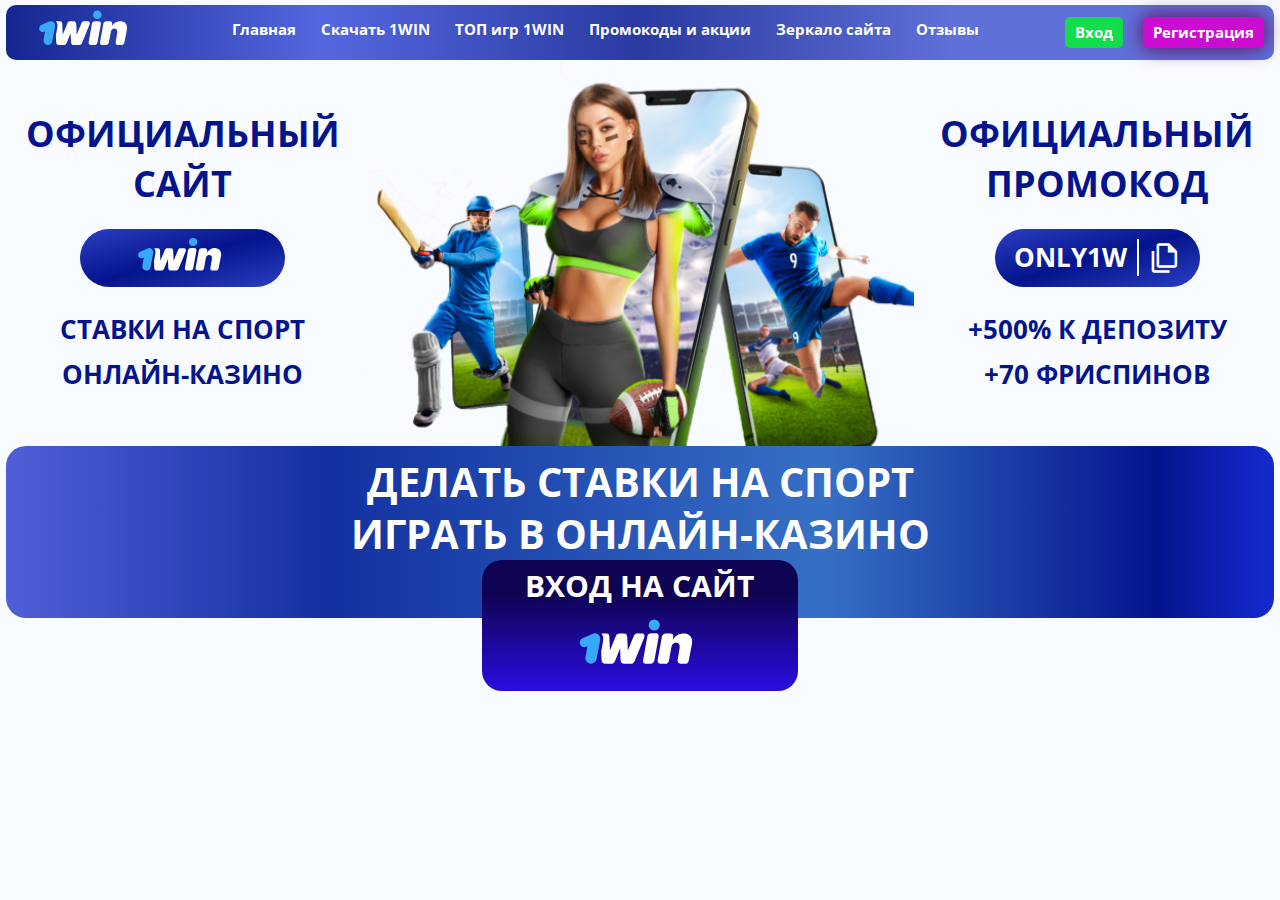
==== index.html @ 44c12c55 "update link and js" ====
<!DOCTYPE html>
<html lang="ru">

<head>
    <meta charset="UTF-8">
    <meta name="viewport" content="width=device-width, initial-scale=1.0">
    <link rel="preconnect" href="https://fonts.googleapis.com">
    <link rel="preconnect" href="https://fonts.gstatic.com" crossorigin>
    <link href="https://fonts.googleapis.com/css2?family=Open+Sans:ital,wght@0,300..800;1,300..800&display=swap"
        rel="stylesheet">
    <link rel="stylesheet"
        href="https://fonts.googleapis.com/css2?family=Material+Symbols+Outlined:opsz,wght,FILL,GRAD@20..48,100..700,0..1,-50..200" />
    <link rel="stylesheet" href="./css/reset.css">
    <link rel="stylesheet" href="./css/index.css">
    <title>1win</title>
</head>

<body>
    <div class="wrapper">

        <header>
            <div class="burger">
                <div class="burger_button" id="burger_button">
                    <div class="burger_menu" id="burger_menu">
                        <hr id="burger_hr" class="burger_hr">
                    </div>
                </div>

            </div>
            <div class="logo">
                <a href="./index.html"><svg data-v-66724ed8="" version="1.1" class="logo_img" xmlns="http://www.w3.org/2000/svg" x="0px"
                    y="0px" viewBox="0 0 970 493" xml:space="preserve">
                    <rect data-v-66724ed8="" x="0.1" y="0" width="970" height="493" class="st0" fill="none">
                    </rect>
                    <g data-v-66724ed8="">
                        <linearGradient data-v-66724ed8="" gradientUnits="userSpaceOnUse" x1="170.9794" y1="475.136"
                            x2="170.9794" y2="252.1185" gradientTransform="matrix(1 0 0 1 0 -92.9841)">
                            <stop data-v-66724ed8="" offset="0" style="stop-color: rgb(1, 103, 202);"></stop>
                            <stop data-v-66724ed8="" offset="1" style="stop-color: rgb(56, 168, 250);"></stop>
                        </linearGradient>
                        <path data-v-66724ed8="" fill="rgb(56, 168, 250)"
                            d="M235,207.3c3.6-17.3-2.9-29.7-14.5-37.8c-10.6-7.1-24-8.1-38.2-1.1L123.3,195 c-14.8,6.7-21.2,24-14.8,38.5c6.7,14.8,23.7,21.2,38.5,14.8l7.8-3.6l-12.7,69c-3.6,20.8,9.9,37.8,28.3,41.4 c19.5,3.6,38.5-9.2,41.7-28.7L235,207.3z"
                            class="st1"></path>
                        <linearGradient data-v-66724ed8="" gradientUnits="userSpaceOnUse" x1="707.7445" y1="453.6779"
                            x2="707.7445" y2="251.8257" gradientTransform="matrix(1 0 0 1 0 -92.9841)">
                            <stop data-v-66724ed8="" offset="0" style="stop-color: rgb(200, 199, 199);"></stop>
                            <stop data-v-66724ed8="" offset="7.627892e-02" style="stop-color: rgb(214, 213, 213);">
                            </stop>
                            <stop data-v-66724ed8="" offset="0.216" style="stop-color: rgb(232, 232, 232);">
                            </stop>
                            <stop data-v-66724ed8="" offset="0.3802" style="stop-color: rgb(245, 245, 245);">
                            </stop>
                            <stop data-v-66724ed8="" offset="0.5898" style="stop-color: rgb(253, 253, 253);">
                            </stop>
                            <stop data-v-66724ed8="" offset="1" style="stop-color: rgb(255, 255, 255);"></stop>
                        </linearGradient>
                        <path data-v-66724ed8="" fill="rgb(255, 255, 255)"
                            d="M771.7,164.4c-32.5-4.7-65.3,14.3-77.8,41.1l2.1-11.7c5.3-23.7-4.6-30-21.5-30h-21.9 c-20.8,0-25.5,11.3-28,24.4l-25.5,141.4c-2.1,9.6-0.7,26.2,18,26.2h30.4c18,0,21.5-14.1,24-27.6l12.3-67.9 c2.9-15.5,5.3-23,10.6-28.7c8.1-9.2,24.4-13.4,35.7-4.2c6.7,5.6,9.2,15.2,7.4,28.7l-12.3,73.5c-2.7,16.3,4.2,26.2,17.7,26.2h30.4 c17.3,0,20.8-13.4,23.3-27.6l17.8-92.1C822.7,202.9,811,170.1,771.7,164.4z"
                            class="st2"></path>
                        <linearGradient data-v-66724ed8="" gradientUnits="userSpaceOnUse" x1="576.8108" y1="256.0479"
                            x2="576.8108" y2="156.935" gradientTransform="matrix(1 0 0 1 0 -92.9841)">
                            <stop data-v-66724ed8="" offset="0" style="stop-color: rgb(1, 103, 202);"></stop>
                            <stop data-v-66724ed8="" offset="1" style="stop-color: rgb(56, 168, 250);"></stop>
                        </linearGradient>
                        <ellipse data-v-66724ed8="" fill="rgb(56, 168, 250)" cx="576.8" cy="110.7" rx="35" ry="34.7"
                            class="st3">
                        </ellipse>
                        <linearGradient data-v-66724ed8="" gradientUnits="userSpaceOnUse" x1="555.777" y1="454.0296"
                            x2="555.777" y2="252.2516" gradientTransform="matrix(1 0 0 1 0 -92.9841)">
                            <stop data-v-66724ed8="" offset="0" style="stop-color: rgb(200, 199, 199);"></stop>
                            <stop data-v-66724ed8="" offset="7.627892e-02" style="stop-color: rgb(214, 213, 213);">
                            </stop>
                            <stop data-v-66724ed8="" offset="0.216" style="stop-color: rgb(232, 232, 232);">
                            </stop>
                            <stop data-v-66724ed8="" offset="0.3802" style="stop-color: rgb(245, 245, 245);">
                            </stop>
                            <stop data-v-66724ed8="" offset="0.5898" style="stop-color: rgb(253, 253, 253);">
                            </stop>
                            <stop data-v-66724ed8="" offset="1" style="stop-color: rgb(255, 255, 255);"></stop>
                        </linearGradient>
                        <path data-v-66724ed8="" fill="rgb(255, 255, 255)"
                            d="M579,328c-2.5,14.8-6.7,27.6-24,27.6h-30.7c-14.8,0-20.2-11-17.3-25.5L532.2,188 c2.5-15.2,9.2-24.4,28-24.4h23.3c19.8,0,24.7,9.6,20.5,30L579,328z"
                            class="st4"></path>
                        <linearGradient data-v-66724ed8="" gradientUnits="userSpaceOnUse" x1="378.6454" y1="453.667"
                            x2="378.6454" y2="252.2527" gradientTransform="matrix(1 0 0 1 0 -92.9841)">
                            <stop data-v-66724ed8="" offset="0" style="stop-color: rgb(200, 199, 199);"></stop>
                            <stop data-v-66724ed8="" offset="7.627892e-02" style="stop-color: rgb(214, 213, 213);">
                            </stop>
                            <stop data-v-66724ed8="" offset="0.216" style="stop-color: rgb(232, 232, 232);">
                            </stop>
                            <stop data-v-66724ed8="" offset="0.3802" style="stop-color: rgb(245, 245, 245);">
                            </stop>
                            <stop data-v-66724ed8="" offset="0.5898" style="stop-color: rgb(253, 253, 253);">
                            </stop>
                            <stop data-v-66724ed8="" offset="1" style="stop-color: rgb(255, 255, 255);"></stop>
                        </linearGradient>
                        <path data-v-66724ed8="" fill="rgb(255, 255, 255)"
                            d="M241.2,163.6c7.8,9.2,17,20.5,12.3,48.1l-12,64.8l2.1,52c0.4,18.8,9.6,26.9,25.1,26.9h39.6 c12.3,0,17.7-9.6,22.6-21.5l30-73.9l3.2,70.7c0.4,15.5,8.1,25.1,22.6,25.1h44.9c12.7,0,18-7.8,23.7-21.5l57.6-141.4 c6.3-14.5,2.5-29-13.1-29h-28.7c-10.6,0-18,3.6-22.3,13.8l-38.9,94.6l-3.6-84.5c-0.7-18-9.2-24-19.5-24h-29.3 c-11.7,0-18.4,4.6-21.9,13.4l-38.9,95.5l-3.6-87c-0.4-16.3-6-21.9-19.1-21.9H249H241.2L241.2,163.6z"
                            class="st5"></path>
                    </g>
                </svg></a>

            </div>

            <nav>
                <ul class="nav_list">
                    <li><a href="./index.html">Главная</a>
                        <hr>
                    </li>
                    <li><a href="./download.html">Скачать 1WIN</a>
                        <hr>
                    </li>
                    <li><a href="./top.html">ТОП игр 1WIN</a>
                        <hr>
                    </li>
                    <li><a href="./promocode.html">Промокоды и акции</a>
                        <hr>
                    </li>
                    <li><a href="./miror.html">Зеркало сайта</a>
                        <hr>
                    </li>
                    <li><a href="./review.html">Отзывы</a>
                        <hr>
                    </li>
                </ul>
            </nav>

            <div class="registration">
                <button class="nav_button" data-link="getLink">Вход</button>
                <button class="nav_button reg_button" data-link="getLink">Регистрация</button>
            </div>


        </header>
        <div id="burger_wrapper" class="burger_wrapper">
            <div class="wrapper_nav_burger">
                <nav id="burger_nav" class="burger_nav">
                    <ul class="burger_list" id="burger_list">
                        <li><a href="./index.html">Главная</a>
                            <hr>
                        </li>
                        <li><a href="./download.html">Скачать 1WIN</a>
                            <hr>
                        </li>
                        <li><a href="./top.html">ТОП игр 1WIN</a>
                            <hr>
                        </li>
                        <li><a href="./promocode.html">Промокоды и акции</a>
                            <hr>
                        </li>
                        <li><a href="./miror.html">Зеркало сайта</a>
                            <hr>
                        </li>
                        <li><a href="./review.html">Отзывы</a>
                            <hr>
                        </li>
                    </ul>
                </nav>
            </div>
        </div>
        <main>
            <div class="promo">

                <section class="promo_section promo_1">
                    <h1>ОФИЦИАЛЬНЫЙ <br> САЙТ</h1>
                    <a href="#" rel="nofollow" data-link="getLink" class="promo_logo">
                        <svg data-v-66724ed8="" version="1.1" class="logo_img" xmlns="http://www.w3.org/2000/svg"
                            x="0px" y="0px" viewBox="0 0 970 493" xml:space="preserve">
                            <rect data-v-66724ed8="" x="0.1" y="0" width="970" height="493" class="st0" fill="none">
                            </rect>
                            <g data-v-66724ed8="">
                                <linearGradient data-v-66724ed8="" gradientUnits="userSpaceOnUse" x1="170.9794"
                                    y1="475.136" x2="170.9794" y2="252.1185"
                                    gradientTransform="matrix(1 0 0 1 0 -92.9841)">
                                    <stop data-v-66724ed8="" offset="0" style="stop-color: rgb(1, 103, 202);"></stop>
                                    <stop data-v-66724ed8="" offset="1" style="stop-color: rgb(56, 168, 250);"></stop>
                                </linearGradient>
                                <path data-v-66724ed8="" fill="rgb(56, 168, 250)"
                                    d="M235,207.3c3.6-17.3-2.9-29.7-14.5-37.8c-10.6-7.1-24-8.1-38.2-1.1L123.3,195 c-14.8,6.7-21.2,24-14.8,38.5c6.7,14.8,23.7,21.2,38.5,14.8l7.8-3.6l-12.7,69c-3.6,20.8,9.9,37.8,28.3,41.4 c19.5,3.6,38.5-9.2,41.7-28.7L235,207.3z"
                                    class="st1"></path>
                                <linearGradient data-v-66724ed8="" gradientUnits="userSpaceOnUse" x1="707.7445"
                                    y1="453.6779" x2="707.7445" y2="251.8257"
                                    gradientTransform="matrix(1 0 0 1 0 -92.9841)">
                                    <stop data-v-66724ed8="" offset="0" style="stop-color: rgb(200, 199, 199);"></stop>
                                    <stop data-v-66724ed8="" offset="7.627892e-02"
                                        style="stop-color: rgb(214, 213, 213);">
                                    </stop>
                                    <stop data-v-66724ed8="" offset="0.216" style="stop-color: rgb(232, 232, 232);">
                                    </stop>
                                    <stop data-v-66724ed8="" offset="0.3802" style="stop-color: rgb(245, 245, 245);">
                                    </stop>
                                    <stop data-v-66724ed8="" offset="0.5898" style="stop-color: rgb(253, 253, 253);">
                                    </stop>
                                    <stop data-v-66724ed8="" offset="1" style="stop-color: rgb(255, 255, 255);"></stop>
                                </linearGradient>
                                <path data-v-66724ed8="" fill="rgb(255, 255, 255)"
                                    d="M771.7,164.4c-32.5-4.7-65.3,14.3-77.8,41.1l2.1-11.7c5.3-23.7-4.6-30-21.5-30h-21.9 c-20.8,0-25.5,11.3-28,24.4l-25.5,141.4c-2.1,9.6-0.7,26.2,18,26.2h30.4c18,0,21.5-14.1,24-27.6l12.3-67.9 c2.9-15.5,5.3-23,10.6-28.7c8.1-9.2,24.4-13.4,35.7-4.2c6.7,5.6,9.2,15.2,7.4,28.7l-12.3,73.5c-2.7,16.3,4.2,26.2,17.7,26.2h30.4 c17.3,0,20.8-13.4,23.3-27.6l17.8-92.1C822.7,202.9,811,170.1,771.7,164.4z"
                                    class="st2"></path>
                                <linearGradient data-v-66724ed8="" gradientUnits="userSpaceOnUse" x1="576.8108"
                                    y1="256.0479" x2="576.8108" y2="156.935"
                                    gradientTransform="matrix(1 0 0 1 0 -92.9841)">
                                    <stop data-v-66724ed8="" offset="0" style="stop-color: rgb(1, 103, 202);"></stop>
                                    <stop data-v-66724ed8="" offset="1" style="stop-color: rgb(56, 168, 250);"></stop>
                                </linearGradient>
                                <ellipse data-v-66724ed8="" fill="rgb(56, 168, 250)" cx="576.8" cy="110.7" rx="35"
                                    ry="34.7" class="st3">
                                </ellipse>
                                <linearGradient data-v-66724ed8="" gradientUnits="userSpaceOnUse" x1="555.777"
                                    y1="454.0296" x2="555.777" y2="252.2516"
                                    gradientTransform="matrix(1 0 0 1 0 -92.9841)">
                                    <stop data-v-66724ed8="" offset="0" style="stop-color: rgb(200, 199, 199);"></stop>
                                    <stop data-v-66724ed8="" offset="7.627892e-02"
                                        style="stop-color: rgb(214, 213, 213);">
                                    </stop>
                                    <stop data-v-66724ed8="" offset="0.216" style="stop-color: rgb(232, 232, 232);">
                                    </stop>
                                    <stop data-v-66724ed8="" offset="0.3802" style="stop-color: rgb(245, 245, 245);">
                                    </stop>
                                    <stop data-v-66724ed8="" offset="0.5898" style="stop-color: rgb(253, 253, 253);">
                                    </stop>
                                    <stop data-v-66724ed8="" offset="1" style="stop-color: rgb(255, 255, 255);"></stop>
                                </linearGradient>
                                <path data-v-66724ed8="" fill="rgb(255, 255, 255)"
                                    d="M579,328c-2.5,14.8-6.7,27.6-24,27.6h-30.7c-14.8,0-20.2-11-17.3-25.5L532.2,188 c2.5-15.2,9.2-24.4,28-24.4h23.3c19.8,0,24.7,9.6,20.5,30L579,328z"
                                    class="st4"></path>
                                <linearGradient data-v-66724ed8="" gradientUnits="userSpaceOnUse" x1="378.6454"
                                    y1="453.667" x2="378.6454" y2="252.2527"
                                    gradientTransform="matrix(1 0 0 1 0 -92.9841)">
                                    <stop data-v-66724ed8="" offset="0" style="stop-color: rgb(200, 199, 199);"></stop>
                                    <stop data-v-66724ed8="" offset="7.627892e-02"
                                        style="stop-color: rgb(214, 213, 213);">
                                    </stop>
                                    <stop data-v-66724ed8="" offset="0.216" style="stop-color: rgb(232, 232, 232);">
                                    </stop>
                                    <stop data-v-66724ed8="" offset="0.3802" style="stop-color: rgb(245, 245, 245);">
                                    </stop>
                                    <stop data-v-66724ed8="" offset="0.5898" style="stop-color: rgb(253, 253, 253);">
                                    </stop>
                                    <stop data-v-66724ed8="" offset="1" style="stop-color: rgb(255, 255, 255);"></stop>
                                </linearGradient>
                                <path data-v-66724ed8="" fill="rgb(255, 255, 255)"
                                    d="M241.2,163.6c7.8,9.2,17,20.5,12.3,48.1l-12,64.8l2.1,52c0.4,18.8,9.6,26.9,25.1,26.9h39.6 c12.3,0,17.7-9.6,22.6-21.5l30-73.9l3.2,70.7c0.4,15.5,8.1,25.1,22.6,25.1h44.9c12.7,0,18-7.8,23.7-21.5l57.6-141.4 c6.3-14.5,2.5-29-13.1-29h-28.7c-10.6,0-18,3.6-22.3,13.8l-38.9,94.6l-3.6-84.5c-0.7-18-9.2-24-19.5-24h-29.3 c-11.7,0-18.4,4.6-21.9,13.4l-38.9,95.5l-3.6-87c-0.4-16.3-6-21.9-19.1-21.9H249H241.2L241.2,163.6z"
                                    class="st5"></path>
                            </g>
                        </svg></a>
                    <p>СТАВКИ НА СПОРТ <br> ОНЛАЙН-КАЗИНО</p>
                </section>

                <img class="promo_img" src="./img/1_ГЛАВ_3.png" alt="">

                <section class="promo_section promo_2">
                    <h3>ОФИЦИАЛЬНЫЙ <br> ПРОМОКОД
                    </h3>
                    <div class="promo_logo promo_code">
                        <p id="copy">ONLY1W</p>
                        <hr><span class="material-symbols-outlined">
                            file_copy
                        </span>
                        <div id="copy_modal">Промкод скопирован</div>
                    </div>
                    <p>+500% К ДЕПОЗИТУ <br>+70 ФРИСПИНОВ
                    </p>

                </section>
            </div>
            <section class="title">
                <h2>ДЕЛАТЬ СТАВКИ НА СПОРТ <br>ИГРАТЬ В ОНЛАЙН-КАЗИНО</h2>
                <section id="link_site" data-link="getLink">
                    <h4>ВХОД НА САЙТ</h4>
                    <div class="title_img">
                        <svg data-v-66724ed8="" version="1.1" class="logo_img" xmlns="http://www.w3.org/2000/svg"
                            x="0px" y="0px" viewBox="0 0 970 493" xml:space="preserve">
                            <rect data-v-66724ed8="" x="0.1" y="0" width="970" height="493" class="st0" fill="none">
                            </rect>
                            <g data-v-66724ed8="">
                                <linearGradient data-v-66724ed8="" gradientUnits="userSpaceOnUse" x1="170.9794"
                                    y1="475.136" x2="170.9794" y2="252.1185"
                                    gradientTransform="matrix(1 0 0 1 0 -92.9841)">
                                    <stop data-v-66724ed8="" offset="0" style="stop-color: rgb(1, 103, 202);"></stop>
                                    <stop data-v-66724ed8="" offset="1" style="stop-color: rgb(56, 168, 250);"></stop>
                                </linearGradient>
                                <path data-v-66724ed8="" fill="rgb(56, 168, 250)"
                                    d="M235,207.3c3.6-17.3-2.9-29.7-14.5-37.8c-10.6-7.1-24-8.1-38.2-1.1L123.3,195 c-14.8,6.7-21.2,24-14.8,38.5c6.7,14.8,23.7,21.2,38.5,14.8l7.8-3.6l-12.7,69c-3.6,20.8,9.9,37.8,28.3,41.4 c19.5,3.6,38.5-9.2,41.7-28.7L235,207.3z"
                                    class="st1"></path>
                                <linearGradient data-v-66724ed8="" gradientUnits="userSpaceOnUse" x1="707.7445"
                                    y1="453.6779" x2="707.7445" y2="251.8257"
                                    gradientTransform="matrix(1 0 0 1 0 -92.9841)">
                                    <stop data-v-66724ed8="" offset="0" style="stop-color: rgb(200, 199, 199);"></stop>
                                    <stop data-v-66724ed8="" offset="7.627892e-02"
                                        style="stop-color: rgb(214, 213, 213);">
                                    </stop>
                                    <stop data-v-66724ed8="" offset="0.216" style="stop-color: rgb(232, 232, 232);">
                                    </stop>
                                    <stop data-v-66724ed8="" offset="0.3802" style="stop-color: rgb(245, 245, 245);">
                                    </stop>
                                    <stop data-v-66724ed8="" offset="0.5898" style="stop-color: rgb(253, 253, 253);">
                                    </stop>
                                    <stop data-v-66724ed8="" offset="1" style="stop-color: rgb(255, 255, 255);"></stop>
                                </linearGradient>
                                <path data-v-66724ed8="" fill="rgb(255, 255, 255)"
                                    d="M771.7,164.4c-32.5-4.7-65.3,14.3-77.8,41.1l2.1-11.7c5.3-23.7-4.6-30-21.5-30h-21.9 c-20.8,0-25.5,11.3-28,24.4l-25.5,141.4c-2.1,9.6-0.7,26.2,18,26.2h30.4c18,0,21.5-14.1,24-27.6l12.3-67.9 c2.9-15.5,5.3-23,10.6-28.7c8.1-9.2,24.4-13.4,35.7-4.2c6.7,5.6,9.2,15.2,7.4,28.7l-12.3,73.5c-2.7,16.3,4.2,26.2,17.7,26.2h30.4 c17.3,0,20.8-13.4,23.3-27.6l17.8-92.1C822.7,202.9,811,170.1,771.7,164.4z"
                                    class="st2"></path>
                                <linearGradient data-v-66724ed8="" gradientUnits="userSpaceOnUse" x1="576.8108"
                                    y1="256.0479" x2="576.8108" y2="156.935"
                                    gradientTransform="matrix(1 0 0 1 0 -92.9841)">
                                    <stop data-v-66724ed8="" offset="0" style="stop-color: rgb(1, 103, 202);"></stop>
                                    <stop data-v-66724ed8="" offset="1" style="stop-color: rgb(56, 168, 250);"></stop>
                                </linearGradient>
                                <ellipse data-v-66724ed8="" fill="rgb(56, 168, 250)" cx="576.8" cy="110.7" rx="35"
                                    ry="34.7" class="st3">
                                </ellipse>
                                <linearGradient data-v-66724ed8="" gradientUnits="userSpaceOnUse" x1="555.777"
                                    y1="454.0296" x2="555.777" y2="252.2516"
                                    gradientTransform="matrix(1 0 0 1 0 -92.9841)">
                                    <stop data-v-66724ed8="" offset="0" style="stop-color: rgb(200, 199, 199);"></stop>
                                    <stop data-v-66724ed8="" offset="7.627892e-02"
                                        style="stop-color: rgb(214, 213, 213);">
                                    </stop>
                                    <stop data-v-66724ed8="" offset="0.216" style="stop-color: rgb(232, 232, 232);">
                                    </stop>
                                    <stop data-v-66724ed8="" offset="0.3802" style="stop-color: rgb(245, 245, 245);">
                                    </stop>
                                    <stop data-v-66724ed8="" offset="0.5898" style="stop-color: rgb(253, 253, 253);">
                                    </stop>
                                    <stop data-v-66724ed8="" offset="1" style="stop-color: rgb(255, 255, 255);"></stop>
                                </linearGradient>
                                <path data-v-66724ed8="" fill="rgb(255, 255, 255)"
                                    d="M579,328c-2.5,14.8-6.7,27.6-24,27.6h-30.7c-14.8,0-20.2-11-17.3-25.5L532.2,188 c2.5-15.2,9.2-24.4,28-24.4h23.3c19.8,0,24.7,9.6,20.5,30L579,328z"
                                    class="st4"></path>
                                <linearGradient data-v-66724ed8="" gradientUnits="userSpaceOnUse" x1="378.6454"
                                    y1="453.667" x2="378.6454" y2="252.2527"
                                    gradientTransform="matrix(1 0 0 1 0 -92.9841)">
                                    <stop data-v-66724ed8="" offset="0" style="stop-color: rgb(200, 199, 199);"></stop>
                                    <stop data-v-66724ed8="" offset="7.627892e-02"
                                        style="stop-color: rgb(214, 213, 213);">
                                    </stop>
                                    <stop data-v-66724ed8="" offset="0.216" style="stop-color: rgb(232, 232, 232);">
                                    </stop>
                                    <stop data-v-66724ed8="" offset="0.3802" style="stop-color: rgb(245, 245, 245);">
                                    </stop>
                                    <stop data-v-66724ed8="" offset="0.5898" style="stop-color: rgb(253, 253, 253);">
                                    </stop>
                                    <stop data-v-66724ed8="" offset="1" style="stop-color: rgb(255, 255, 255);"></stop>
                                </linearGradient>
                                <path data-v-66724ed8="" fill="rgb(255, 255, 255)"
                                    d="M241.2,163.6c7.8,9.2,17,20.5,12.3,48.1l-12,64.8l2.1,52c0.4,18.8,9.6,26.9,25.1,26.9h39.6 c12.3,0,17.7-9.6,22.6-21.5l30-73.9l3.2,70.7c0.4,15.5,8.1,25.1,22.6,25.1h44.9c12.7,0,18-7.8,23.7-21.5l57.6-141.4 c6.3-14.5,2.5-29-13.1-29h-28.7c-10.6,0-18,3.6-22.3,13.8l-38.9,94.6l-3.6-84.5c-0.7-18-9.2-24-19.5-24h-29.3 c-11.7,0-18.4,4.6-21.9,13.4l-38.9,95.5l-3.6-87c-0.4-16.3-6-21.9-19.1-21.9H249H241.2L241.2,163.6z"
                                    class="st5"></path>
                            </g>
                        </svg>
                    </div>
                </section>
            </section>
        </main>
    </div>



    <script src="./js/index.js"></script>

</body>

</html>
---- css/index.css ----
html {
    scroll-behavior: smooth;
}

body {
    background: #F8FBFF;
    ;
}

h1 {
    font-family: 'Open Sans', sans-serif;
    font-weight: 700;
    font-size: clamp(18px, 2.8vw, 40px);

    line-height: 50px;
    text-align: center;
    color: #04148D;
}

h2 {
    font-family: 'Open Sans', sans-serif;
    font-size: clamp(14px, 3.8vw, 40px);
    font-weight: 700;
    line-height: 130%;
    letter-spacing: 0em;
    text-align: center;
    color: #fff;
    padding-top: 10px;
}

h3 {
    font-family: 'Open Sans', sans-serif;
    font-weight: 700;
    /* font-size: 2.2vw; */
    font-size: clamp(18px, 2.8vw, 40px);
    line-height: 50px;

    /* line-height: 3.5vw; */
    text-align: center;
    color: #04148D;
}

h4 {
    font-family: 'Open Sans', sans-serif;
    font-size: clamp(14px, 2.5vw, 30px);
    font-weight: 700;
    line-height: 41px;
    letter-spacing: 0em;
    text-align: center;
    color: #fff;
    /* padding: 10px 65px; */
}

.wrapper {
    max-width: 1440px;
    width: 100%;
    height: 100%;
    display: flex;
    flex-direction: column;
    /* justify-content: center; */
    align-items: center;
    margin: 0 auto;
    position: relative;
}


header {
    display: flex;
    justify-content: space-between;
    align-items: center;
    width: 99%;
    background: linear-gradient(to right, #152691, #5467df, #2a3aa1, #5F70D8, #5F70D8);
    border-radius: 10px;
    position: fixed;
    height: 55px;
    margin-top: 5px;
    padding: 0 10px;
    max-width: 1440px;
    position: relative;
    z-index: 200;
}

.logo {
    padding-left: 10px;
    display: flex;
    align-items: center;
    gap: 20px;
    width: 130px;
}

.logo_img {
    width: 100%;
    height: 100%;
}

.nav_list {
    display: flex;
    list-style: none;
    justify-content: space-around;
    gap: 25px;
    padding: 0 15px;
}

.nav_list li {
    display: flex;
    flex-direction: column;
    align-items: center;
    height: 100%;
    gap: 4px;
}

.line {
    height: 1px;
}

.nav_list hr {
    width: 0%;
    background-color: #fff;
    height: 2px;
    transition: .3s;
}

.nav_list a {
    color: #fff;
    text-decoration: none;
    font-family: "Open Sans", sans-serif;
    font-weight: 700;
    font-size: clamp(14px, 1.2vw, 18px);
    /* font-size: 1.3vw; */

}

.nav_list li:hover hr {
    width: 100%;
}

.nav_button {
    padding: 5px 10px;
    background-color: #11DE4A;
    border-radius: 5px;
    font-family: "Open Sans", sans-serif;
    font-weight: 700;
    /* font-size: 1vw; */
    color: #fff;
    font-size: clamp(12px, 1.2vw, 18px);

}

.registration {
    display: flex;
    gap: 20px;
}

.reg_button {

    position: relative;
    /* background: linear-gradient(to right, #5F70D8, #CC0CD0, #5F70D8); */
    background: #CC0CD0;
    animation: rotate 1.3s infinite linear;
    box-shadow: 0 0 20px #68015a;


}

.reg_button:hover {
    animation-play-state: paused;

}

/* .reg_button::after {
    content: '';
    display: block;
    position: absolute;
    

    top: 0;
    left: 0;
    box-shadow: 0 0px 20px #fff;
    animation: registrat 2s linear infinite;
    
}
 */



main {
    /* margin-top: 30px; */
    width: 100%;
}

.promo {

    width: 100%;
    display: grid;
    /* grid-template-areas: 
    promo1 promo2 
    img  img
    ; */
    grid-template-columns: 1fr 1.5fr 1fr;
    grid-template-rows: 1fr;
    align-items: center;
}
.promo span {
    font-size: 2.5vw;
}

/* .promo::after{
    content: '';
    background: url(./img/1_ГЛАВ_3.png) no-repeat center/50% ;
    opacity: 0.5;
    position: absolute;
    top: 0;
    left: 0;
    width: 100%;
    height: 100%;
    z-index: -1;
} */

.promo_img {
    width: 100%;
    height: 100%;
    /* grid-area: img; */
    grid-column: 2 /3;
    object-fit: cover;
}


.promo_section {
    display: flex;
    flex-direction: column;
    align-items: center;
    gap: 20px;
    width: 100%;
    max-width: 450px;
    padding: 0 10px;
}

.promo_1 {
    /* grid-area: promo1; */
    grid-column: 1/2;
}

.promo_2 {
    /* grid-area: promo2; */
    grid-column: 3/4;
    position: relative;
    z-index: 5;
}

.promo_logo {
    display: flex;
    align-items: center;
    justify-content: center;
    background: linear-gradient(to bottom right, #2b3fc2, #04148D, #2b3fc2);
    background-position: 0 0;
    width: 16vw;
    max-width: 250px;
    border-radius: 50px;
    height: 4.5vw;
    max-height: 80px;
}

.promo p {
    font-family: 'Open Sans', sans-serif;
    font-weight: 700;
    font-size: clamp(14px, 2vw, 32px);
    /* line-height: 3vw; */
    line-height: 45px;

    text-align: center;
    color: #04148D;
}

.promo_code {
    color: #fff;
    gap: 10px;
    cursor: pointer;

}

.promo_logo hr {
    height: 65%;
    width: 2px;
    background: #fff;
}

.promo_code p {
    color: #fff;
}

#copy_modal {
    display: none;
    position: absolute;
    bottom: 85px;
    color: #000;
    background: rgba(0, 0, 0, 0.2);
    padding: 5px 10px;
    border-radius: 20px;
    font-family: 'Open Sans', sans-serif;
    opacity: 100;

}


.title {
    display: grid;
    grid-template-columns: 1fr;
    position: relative;
    justify-content: center;
    width: 99%;
    margin: 0 auto;
    /* height: 100%; */


}

.title::after {
    position: absolute;
    content: '';
    background: linear-gradient(90deg, #515FD7 0%, #1230A0 25.23%, #3670C6 64.45%, #04148D 90.79%, #1429CC 99.5%);
    top: 0;
    left: 0;
    height: 70%;
    width: 100%;
    z-index: -1;
    border-radius: 20px;
}

#link_site {
    margin: 0 auto;
    display: flex;
    flex-direction: column;
    align-items: center;
    justify-content: center;
    width: 25%;
    background: linear-gradient(180deg, #0F0453 26.5%, #2A0CE3 100%);
    border-radius: 20px;
    padding: 5px;
}

.title_img {
    width: 50%;
    height: 100%;
}

.burger {
    display: none;
}

.burger_wrapper {
    display: none;
}


/*  #animation */


@keyframes copy {
    100% {
        opacity: 0;
    }
}

@keyframes rotate {

    50% {
        box-shadow: 0 0 30px #51ff00;

    }

    100% {
        box-shadow: 0 0 20px #68015a;

    }
}

/* #adaptive */

@media (max-width: 1100px) {
    h1 {
        font-size: clamp(18px, 3.5vw, 40px);
        line-height: 4.5vw;
    }
h2{
    font-size: clamp(14px, 2.8vw, 40px);
}
    h3 {
        font-size: clamp(18px, 3.5vw, 40px);
        line-height: 4.5vw;
    }

    header {
        margin-top: 0px;
        width: 100%;


    }

    nav {
        display: none;
    }

    .burger {
        display: flex;
    }

    .burger_button {
        display: flex;
        width: 44px;
        height: 44px;
        flex-direction: column;
        justify-content: center;
        align-items: center;
        border-radius: 100px;
        /* border: 2px solid var(--border-dark, #ffffff); */
        background: none;
    }

    .burger_menu {
        display: flex;
        width: 22px;
        height: 16px;
        position: relative;
        transition: 1s;
        margin: auto 20px;
        justify-content: center;
        align-items: center;
        /* z-index: 102; */
    }

    .burger_menu hr {
        height: 2px;
        width: 100%;
        background: #fff;
        transition: .3s;
    }

    .burger_menu::after,
    .burger_menu::before {
        content: '';
        height: 2px;
        width: 100%;
        background-color: #ffffff;
        position: absolute;
        transition: .3s;
        left: 0;
    }

    .burger_menu::before {
        top: 0;
    }

    .burger_menu::after {
        bottom: 0;
    }

    .burger_hr.burger_active {
        width: 0;
    }

    .burger_menu.burger_active::after {
        transform: rotate(45deg);
        top: 50%;
    }

    .burger_menu.burger_active::before {
        top: 50%;
        transform: rotate(-45deg);
    }

    .burger_wrapper {
        visibility: hidden;
        display: flex;
        position: absolute;
        top: 54px;
        left: 0;
        background: rgba(0, 0, 0, 0.2);
        width: 100%;
        height: 100%;
        z-index: 10;
        overflow: hidden;
        transition: .3s;
    }

    .wrapper_nav_burger {
        height: 100%;
        width: 100%;
    }

    .burger_nav {

        display: flex;
        margin: 0 auto;
        width: 100%;
        position: relative;
        justify-content: center;
        background: #fff;
        border-radius: 38px;
        transition: .3s;
        top: -400px;
        /* top: 50px; */
        /* border-top-right-radius: 10px;
        border-bottom-right-radius: 10px;
         */
    }

    .burger_list {
        display: flex;
        flex-direction: column;
        align-items: center;
        padding: 60px 20px;
        gap: 24px;
        position: relative;

    }

    .burger_list a {
        color: #04148D;
        font-weight: 700;
        font-size: 2vw;
        font-family: 'Open Sans', sans-serif;
    }

    .active_burger {
        visibility: visible;
        background: rgba(0, 0, 0, 0.8);

    }

    .active_nav {
        top: -40px;
    }
.promo_section{
        margin-top: 10px;
    }
    .promo p {

        line-height: 30px;

    }

    .promo span {
        font-size: 3vw;
    }

    #copy_modal {
        bottom: 55px;
        font-size: 12px;
    }
}

@media (max-width: 800px) {
    h1 {
        font-size: clamp(18px, 4.5vw, 40px);
        line-height: 5.5vw;
    }
        h2 {
            font-size: clamp(14px, 3.8vw, 40px);
        }
        h3 {
            font-size: clamp(18px, 4.5vw, 40px);
            line-height: 5.5vw;
        }
    h4 {
        font-size: clamp(16px, 3.5vw, 30px);
    }

    main {
        margin-top: 10px;
    }

    /* h1 {

        line-height: 30px;
    }

    h3 {

        line-height: 30px;
    } */
    /* h1 {
        font-size: 20px;
        line-height: 6vw;
    }

    h3 {
        font-size: 20px;
        line-height: 6vw;
    } */
    .burger_list a {
        font-size: 4vw;

    }

    .promo {
        width: 100%;
        display: grid;
        grid-template-areas:
            'promo1 promo2'
            'img img';
        grid-template-columns: 1fr 1fr;
        grid-template-rows: 35vw 1fr;
        align-self: start;
        justify-content: center;
    }
    
    .promo_img {
        grid-area: img;
        object-fit: cover;
    }

    .registration {
        gap: 10px;
    }

    /* .logo_img {
        width: 14vw;
    } */

    .promo_1 {
        grid-area: promo1;
        justify-content: start;
    }

    .promo_2 {
        grid-area: promo2;
    }

    .promo_section {
        max-width: 200px;
        margin: 0 auto;
    }

    .promo_logo {
        width: 24vw;
        height: 6.5vw;
    }

    .promo p {
        line-height: 25px;
        font-size: clamp(14px, 2.2vw, 32px);
    }

    #link_site {
        width: 35%;
    }

    #copy_modal {
        bottom: 45px;
        font-size: clamp(8px, 1.8vw, 32px);

    }
}

@media (max-width: 450px) {

    h1 {
        font-size: 16px;
        line-height: 6vw;
    }

    h3 {
        font-size: 16px;
        line-height: 6vw;
    }

    h4 {
        font-size: clamp(14px, 5vw, 20px);
    }

    header {
        height: 45px;
    }
    .logo {
        width: 100px;
    }

    nav {
        display: none;
    }

    .burger_wrapper {
        top: 35px;
    }

    .burger_list a {
        font-size: 5vw;
    }

    .promo p {
        font-size: 3.1vw;
        line-height: 5vw;
    }

    .promo span {
        font-size: 5vw;
    }

    .promo_logo {
        width: 32vw;
        height: 8vw;
    }

    .promo_section {
        gap: 5px;
    }

    #copy_modal {
        bottom: 25px;
        font-size: clamp(6px, 1.8vw, 32px);

    }

    #link_site {
        width: 50%;
    }

}

@media (max-width: 300px) {
    h1 {
        font-size: 14px;
    }

    h3 {
        font-size: 14px;
    }

    h4 {
        font-size: clamp(13px, 3vw, 30px);
    }

    header {
        height: 40px;
    }

    .nav_button {

        font-size: clamp(10px, 1.2vw, 18px);
    }

    .burger_wrapper {
        top: 30px;
    }

    #link_site {
        width: 52%;
    }

    #copy_modal {
        bottom: 20px;
        font-size: clamp(5px, 1.8vw, 32px);
    }
}
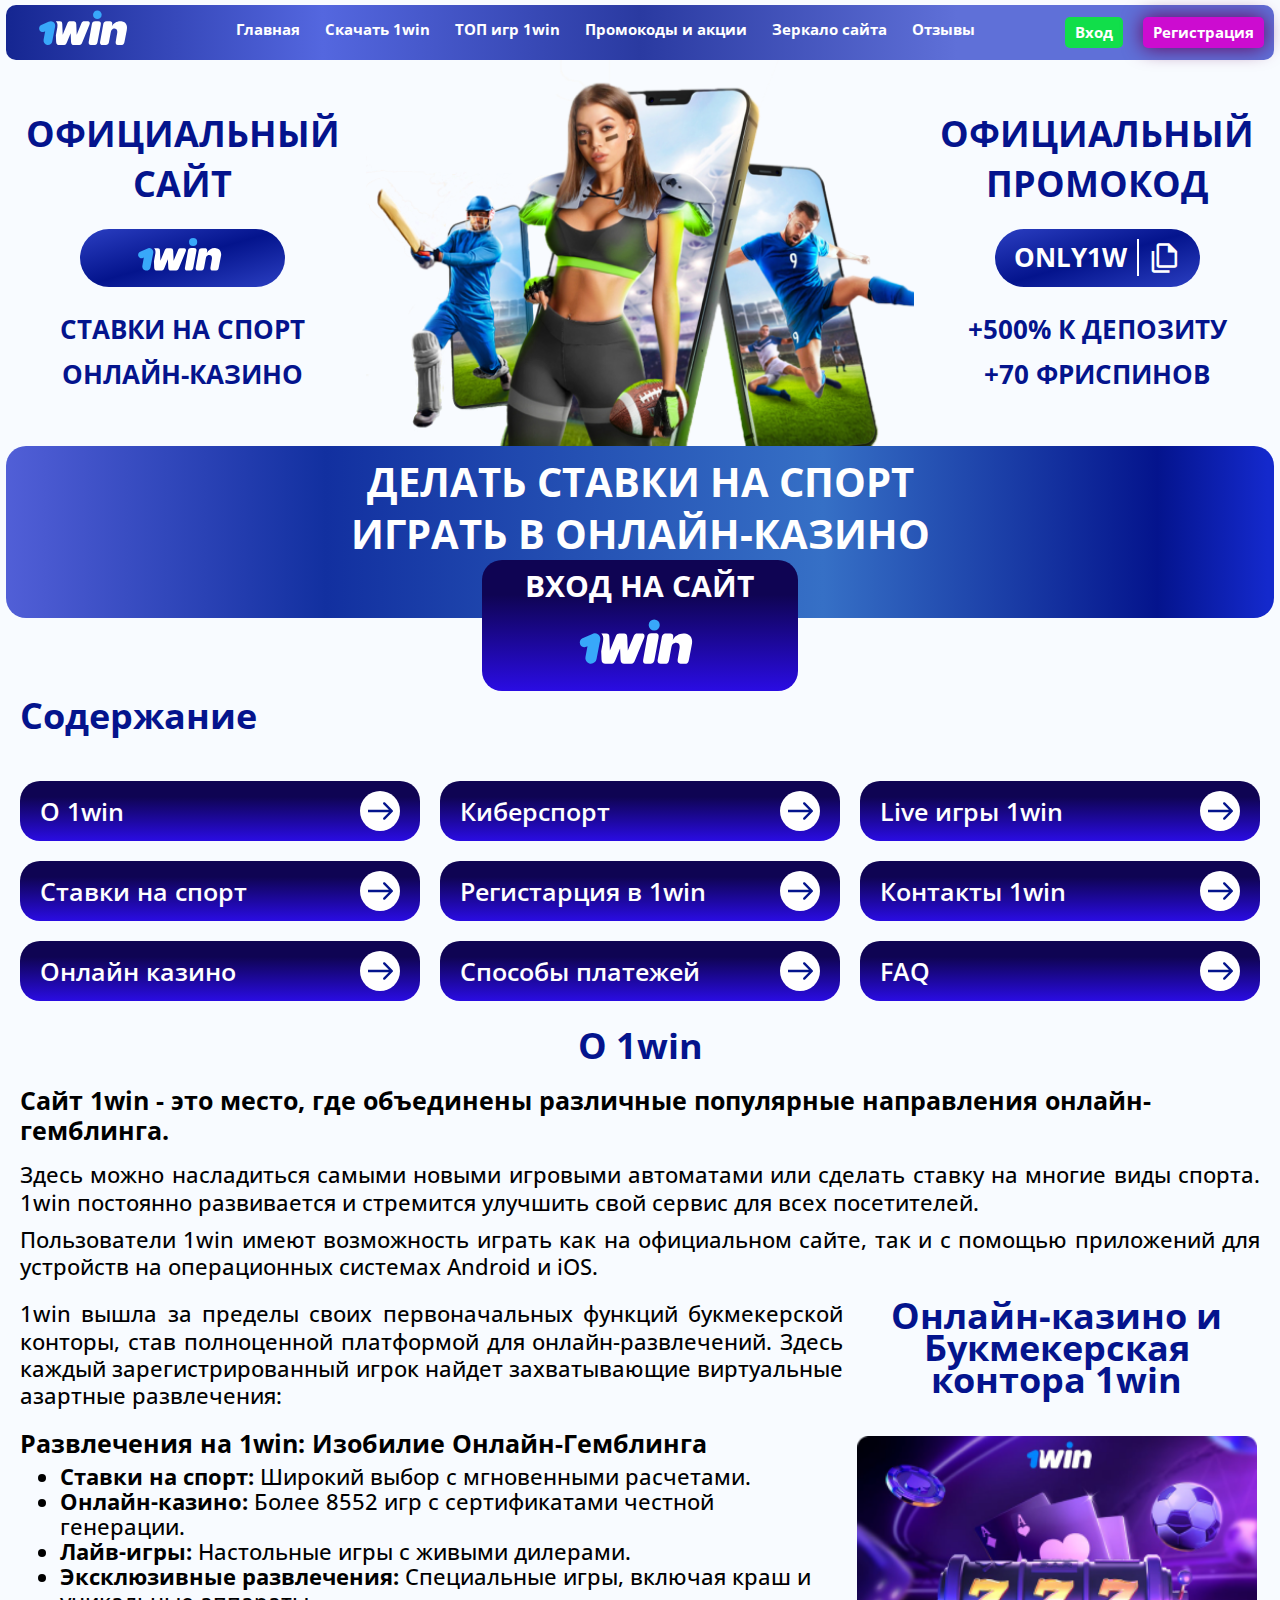
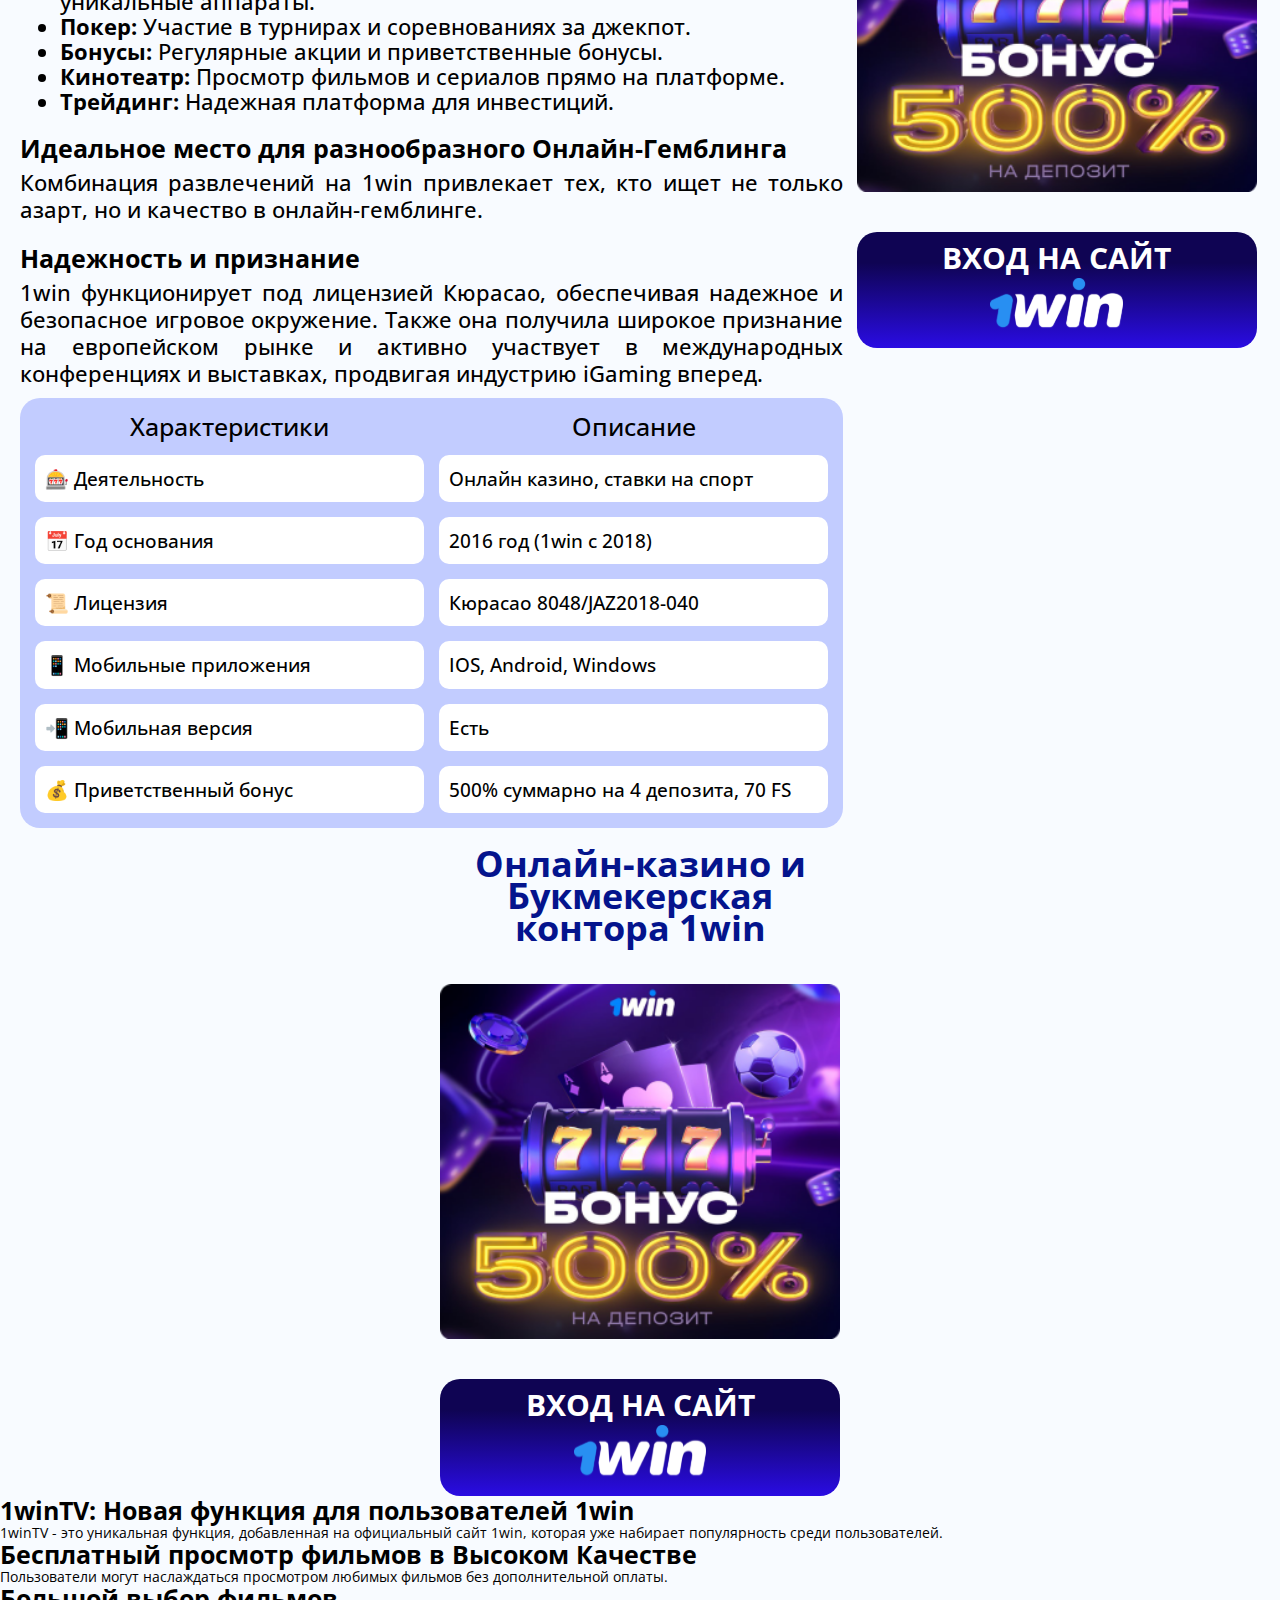
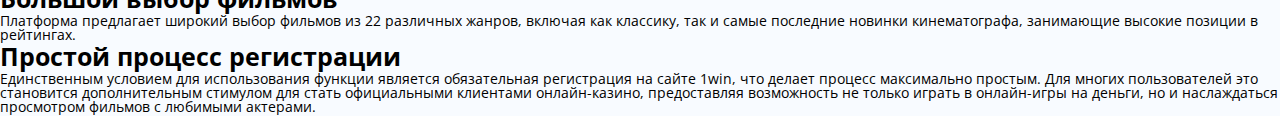
==== commit f01d97e9: "add about section" ====
--- a/index.html
+++ b/index.html
@@ -28,77 +28,78 @@
 
             </div>
             <div class="logo">
-                <a href="./index.html"><svg data-v-66724ed8="" version="1.1" class="logo_img" xmlns="http://www.w3.org/2000/svg" x="0px"
-                    y="0px" viewBox="0 0 970 493" xml:space="preserve">
-                    <rect data-v-66724ed8="" x="0.1" y="0" width="970" height="493" class="st0" fill="none">
-                    </rect>
-                    <g data-v-66724ed8="">
-                        <linearGradient data-v-66724ed8="" gradientUnits="userSpaceOnUse" x1="170.9794" y1="475.136"
-                            x2="170.9794" y2="252.1185" gradientTransform="matrix(1 0 0 1 0 -92.9841)">
-                            <stop data-v-66724ed8="" offset="0" style="stop-color: rgb(1, 103, 202);"></stop>
-                            <stop data-v-66724ed8="" offset="1" style="stop-color: rgb(56, 168, 250);"></stop>
-                        </linearGradient>
-                        <path data-v-66724ed8="" fill="rgb(56, 168, 250)"
-                            d="M235,207.3c3.6-17.3-2.9-29.7-14.5-37.8c-10.6-7.1-24-8.1-38.2-1.1L123.3,195 c-14.8,6.7-21.2,24-14.8,38.5c6.7,14.8,23.7,21.2,38.5,14.8l7.8-3.6l-12.7,69c-3.6,20.8,9.9,37.8,28.3,41.4 c19.5,3.6,38.5-9.2,41.7-28.7L235,207.3z"
-                            class="st1"></path>
-                        <linearGradient data-v-66724ed8="" gradientUnits="userSpaceOnUse" x1="707.7445" y1="453.6779"
-                            x2="707.7445" y2="251.8257" gradientTransform="matrix(1 0 0 1 0 -92.9841)">
-                            <stop data-v-66724ed8="" offset="0" style="stop-color: rgb(200, 199, 199);"></stop>
-                            <stop data-v-66724ed8="" offset="7.627892e-02" style="stop-color: rgb(214, 213, 213);">
-                            </stop>
-                            <stop data-v-66724ed8="" offset="0.216" style="stop-color: rgb(232, 232, 232);">
-                            </stop>
-                            <stop data-v-66724ed8="" offset="0.3802" style="stop-color: rgb(245, 245, 245);">
-                            </stop>
-                            <stop data-v-66724ed8="" offset="0.5898" style="stop-color: rgb(253, 253, 253);">
-                            </stop>
-                            <stop data-v-66724ed8="" offset="1" style="stop-color: rgb(255, 255, 255);"></stop>
-                        </linearGradient>
-                        <path data-v-66724ed8="" fill="rgb(255, 255, 255)"
-                            d="M771.7,164.4c-32.5-4.7-65.3,14.3-77.8,41.1l2.1-11.7c5.3-23.7-4.6-30-21.5-30h-21.9 c-20.8,0-25.5,11.3-28,24.4l-25.5,141.4c-2.1,9.6-0.7,26.2,18,26.2h30.4c18,0,21.5-14.1,24-27.6l12.3-67.9 c2.9-15.5,5.3-23,10.6-28.7c8.1-9.2,24.4-13.4,35.7-4.2c6.7,5.6,9.2,15.2,7.4,28.7l-12.3,73.5c-2.7,16.3,4.2,26.2,17.7,26.2h30.4 c17.3,0,20.8-13.4,23.3-27.6l17.8-92.1C822.7,202.9,811,170.1,771.7,164.4z"
-                            class="st2"></path>
-                        <linearGradient data-v-66724ed8="" gradientUnits="userSpaceOnUse" x1="576.8108" y1="256.0479"
-                            x2="576.8108" y2="156.935" gradientTransform="matrix(1 0 0 1 0 -92.9841)">
-                            <stop data-v-66724ed8="" offset="0" style="stop-color: rgb(1, 103, 202);"></stop>
-                            <stop data-v-66724ed8="" offset="1" style="stop-color: rgb(56, 168, 250);"></stop>
-                        </linearGradient>
-                        <ellipse data-v-66724ed8="" fill="rgb(56, 168, 250)" cx="576.8" cy="110.7" rx="35" ry="34.7"
-                            class="st3">
-                        </ellipse>
-                        <linearGradient data-v-66724ed8="" gradientUnits="userSpaceOnUse" x1="555.777" y1="454.0296"
-                            x2="555.777" y2="252.2516" gradientTransform="matrix(1 0 0 1 0 -92.9841)">
-                            <stop data-v-66724ed8="" offset="0" style="stop-color: rgb(200, 199, 199);"></stop>
-                            <stop data-v-66724ed8="" offset="7.627892e-02" style="stop-color: rgb(214, 213, 213);">
-                            </stop>
-                            <stop data-v-66724ed8="" offset="0.216" style="stop-color: rgb(232, 232, 232);">
-                            </stop>
-                            <stop data-v-66724ed8="" offset="0.3802" style="stop-color: rgb(245, 245, 245);">
-                            </stop>
-                            <stop data-v-66724ed8="" offset="0.5898" style="stop-color: rgb(253, 253, 253);">
-                            </stop>
-                            <stop data-v-66724ed8="" offset="1" style="stop-color: rgb(255, 255, 255);"></stop>
-                        </linearGradient>
-                        <path data-v-66724ed8="" fill="rgb(255, 255, 255)"
-                            d="M579,328c-2.5,14.8-6.7,27.6-24,27.6h-30.7c-14.8,0-20.2-11-17.3-25.5L532.2,188 c2.5-15.2,9.2-24.4,28-24.4h23.3c19.8,0,24.7,9.6,20.5,30L579,328z"
-                            class="st4"></path>
-                        <linearGradient data-v-66724ed8="" gradientUnits="userSpaceOnUse" x1="378.6454" y1="453.667"
-                            x2="378.6454" y2="252.2527" gradientTransform="matrix(1 0 0 1 0 -92.9841)">
-                            <stop data-v-66724ed8="" offset="0" style="stop-color: rgb(200, 199, 199);"></stop>
-                            <stop data-v-66724ed8="" offset="7.627892e-02" style="stop-color: rgb(214, 213, 213);">
-                            </stop>
-                            <stop data-v-66724ed8="" offset="0.216" style="stop-color: rgb(232, 232, 232);">
-                            </stop>
-                            <stop data-v-66724ed8="" offset="0.3802" style="stop-color: rgb(245, 245, 245);">
-                            </stop>
-                            <stop data-v-66724ed8="" offset="0.5898" style="stop-color: rgb(253, 253, 253);">
-                            </stop>
-                            <stop data-v-66724ed8="" offset="1" style="stop-color: rgb(255, 255, 255);"></stop>
-                        </linearGradient>
-                        <path data-v-66724ed8="" fill="rgb(255, 255, 255)"
-                            d="M241.2,163.6c7.8,9.2,17,20.5,12.3,48.1l-12,64.8l2.1,52c0.4,18.8,9.6,26.9,25.1,26.9h39.6 c12.3,0,17.7-9.6,22.6-21.5l30-73.9l3.2,70.7c0.4,15.5,8.1,25.1,22.6,25.1h44.9c12.7,0,18-7.8,23.7-21.5l57.6-141.4 c6.3-14.5,2.5-29-13.1-29h-28.7c-10.6,0-18,3.6-22.3,13.8l-38.9,94.6l-3.6-84.5c-0.7-18-9.2-24-19.5-24h-29.3 c-11.7,0-18.4,4.6-21.9,13.4l-38.9,95.5l-3.6-87c-0.4-16.3-6-21.9-19.1-21.9H249H241.2L241.2,163.6z"
-                            class="st5"></path>
-                    </g>
-                </svg></a>
+                <a href="./index.html"><svg data-v-66724ed8="" version="1.1" class="logo_img"
+                        xmlns="http://www.w3.org/2000/svg" x="0px" y="0px" viewBox="0 0 970 493" xml:space="preserve">
+                        <rect data-v-66724ed8="" x="0.1" y="0" width="970" height="493" class="st0" fill="none">
+                        </rect>
+                        <g data-v-66724ed8="">
+                            <linearGradient data-v-66724ed8="" gradientUnits="userSpaceOnUse" x1="170.9794" y1="475.136"
+                                x2="170.9794" y2="252.1185" gradientTransform="matrix(1 0 0 1 0 -92.9841)">
+                                <stop data-v-66724ed8="" offset="0" style="stop-color: rgb(1, 103, 202);"></stop>
+                                <stop data-v-66724ed8="" offset="1" style="stop-color: rgb(56, 168, 250);"></stop>
+                            </linearGradient>
+                            <path data-v-66724ed8="" fill="rgb(56, 168, 250)"
+                                d="M235,207.3c3.6-17.3-2.9-29.7-14.5-37.8c-10.6-7.1-24-8.1-38.2-1.1L123.3,195 c-14.8,6.7-21.2,24-14.8,38.5c6.7,14.8,23.7,21.2,38.5,14.8l7.8-3.6l-12.7,69c-3.6,20.8,9.9,37.8,28.3,41.4 c19.5,3.6,38.5-9.2,41.7-28.7L235,207.3z"
+                                class="st1"></path>
+                            <linearGradient data-v-66724ed8="" gradientUnits="userSpaceOnUse" x1="707.7445"
+                                y1="453.6779" x2="707.7445" y2="251.8257"
+                                gradientTransform="matrix(1 0 0 1 0 -92.9841)">
+                                <stop data-v-66724ed8="" offset="0" style="stop-color: rgb(200, 199, 199);"></stop>
+                                <stop data-v-66724ed8="" offset="7.627892e-02" style="stop-color: rgb(214, 213, 213);">
+                                </stop>
+                                <stop data-v-66724ed8="" offset="0.216" style="stop-color: rgb(232, 232, 232);">
+                                </stop>
+                                <stop data-v-66724ed8="" offset="0.3802" style="stop-color: rgb(245, 245, 245);">
+                                </stop>
+                                <stop data-v-66724ed8="" offset="0.5898" style="stop-color: rgb(253, 253, 253);">
+                                </stop>
+                                <stop data-v-66724ed8="" offset="1" style="stop-color: rgb(255, 255, 255);"></stop>
+                            </linearGradient>
+                            <path data-v-66724ed8="" fill="rgb(255, 255, 255)"
+                                d="M771.7,164.4c-32.5-4.7-65.3,14.3-77.8,41.1l2.1-11.7c5.3-23.7-4.6-30-21.5-30h-21.9 c-20.8,0-25.5,11.3-28,24.4l-25.5,141.4c-2.1,9.6-0.7,26.2,18,26.2h30.4c18,0,21.5-14.1,24-27.6l12.3-67.9 c2.9-15.5,5.3-23,10.6-28.7c8.1-9.2,24.4-13.4,35.7-4.2c6.7,5.6,9.2,15.2,7.4,28.7l-12.3,73.5c-2.7,16.3,4.2,26.2,17.7,26.2h30.4 c17.3,0,20.8-13.4,23.3-27.6l17.8-92.1C822.7,202.9,811,170.1,771.7,164.4z"
+                                class="st2"></path>
+                            <linearGradient data-v-66724ed8="" gradientUnits="userSpaceOnUse" x1="576.8108"
+                                y1="256.0479" x2="576.8108" y2="156.935" gradientTransform="matrix(1 0 0 1 0 -92.9841)">
+                                <stop data-v-66724ed8="" offset="0" style="stop-color: rgb(1, 103, 202);"></stop>
+                                <stop data-v-66724ed8="" offset="1" style="stop-color: rgb(56, 168, 250);"></stop>
+                            </linearGradient>
+                            <ellipse data-v-66724ed8="" fill="rgb(56, 168, 250)" cx="576.8" cy="110.7" rx="35" ry="34.7"
+                                class="st3">
+                            </ellipse>
+                            <linearGradient data-v-66724ed8="" gradientUnits="userSpaceOnUse" x1="555.777" y1="454.0296"
+                                x2="555.777" y2="252.2516" gradientTransform="matrix(1 0 0 1 0 -92.9841)">
+                                <stop data-v-66724ed8="" offset="0" style="stop-color: rgb(200, 199, 199);"></stop>
+                                <stop data-v-66724ed8="" offset="7.627892e-02" style="stop-color: rgb(214, 213, 213);">
+                                </stop>
+                                <stop data-v-66724ed8="" offset="0.216" style="stop-color: rgb(232, 232, 232);">
+                                </stop>
+                                <stop data-v-66724ed8="" offset="0.3802" style="stop-color: rgb(245, 245, 245);">
+                                </stop>
+                                <stop data-v-66724ed8="" offset="0.5898" style="stop-color: rgb(253, 253, 253);">
+                                </stop>
+                                <stop data-v-66724ed8="" offset="1" style="stop-color: rgb(255, 255, 255);"></stop>
+                            </linearGradient>
+                            <path data-v-66724ed8="" fill="rgb(255, 255, 255)"
+                                d="M579,328c-2.5,14.8-6.7,27.6-24,27.6h-30.7c-14.8,0-20.2-11-17.3-25.5L532.2,188 c2.5-15.2,9.2-24.4,28-24.4h23.3c19.8,0,24.7,9.6,20.5,30L579,328z"
+                                class="st4"></path>
+                            <linearGradient data-v-66724ed8="" gradientUnits="userSpaceOnUse" x1="378.6454" y1="453.667"
+                                x2="378.6454" y2="252.2527" gradientTransform="matrix(1 0 0 1 0 -92.9841)">
+                                <stop data-v-66724ed8="" offset="0" style="stop-color: rgb(200, 199, 199);"></stop>
+                                <stop data-v-66724ed8="" offset="7.627892e-02" style="stop-color: rgb(214, 213, 213);">
+                                </stop>
+                                <stop data-v-66724ed8="" offset="0.216" style="stop-color: rgb(232, 232, 232);">
+                                </stop>
+                                <stop data-v-66724ed8="" offset="0.3802" style="stop-color: rgb(245, 245, 245);">
+                                </stop>
+                                <stop data-v-66724ed8="" offset="0.5898" style="stop-color: rgb(253, 253, 253);">
+                                </stop>
+                                <stop data-v-66724ed8="" offset="1" style="stop-color: rgb(255, 255, 255);"></stop>
+                            </linearGradient>
+                            <path data-v-66724ed8="" fill="rgb(255, 255, 255)"
+                                d="M241.2,163.6c7.8,9.2,17,20.5,12.3,48.1l-12,64.8l2.1,52c0.4,18.8,9.6,26.9,25.1,26.9h39.6 c12.3,0,17.7-9.6,22.6-21.5l30-73.9l3.2,70.7c0.4,15.5,8.1,25.1,22.6,25.1h44.9c12.7,0,18-7.8,23.7-21.5l57.6-141.4 c6.3-14.5,2.5-29-13.1-29h-28.7c-10.6,0-18,3.6-22.3,13.8l-38.9,94.6l-3.6-84.5c-0.7-18-9.2-24-19.5-24h-29.3 c-11.7,0-18.4,4.6-21.9,13.4l-38.9,95.5l-3.6-87c-0.4-16.3-6-21.9-19.1-21.9H249H241.2L241.2,163.6z"
+                                class="st5"></path>
+                        </g>
+                    </svg></a>
 
             </div>
 
@@ -107,10 +108,10 @@
                     <li><a href="./index.html">Главная</a>
                         <hr>
                     </li>
-                    <li><a href="./download.html">Скачать 1WIN</a>
+                    <li><a href="./download.html">Скачать 1win</a>
                         <hr>
                     </li>
-                    <li><a href="./top.html">ТОП игр 1WIN</a>
+                    <li><a href="./top.html">ТОП игр 1win</a>
                         <hr>
                     </li>
                     <li><a href="./promocode.html">Промокоды и акции</a>
@@ -139,10 +140,10 @@
                         <li><a href="./index.html">Главная</a>
                             <hr>
                         </li>
-                        <li><a href="./download.html">Скачать 1WIN</a>
+                        <li><a href="./download.html">Скачать 1win</a>
                             <hr>
                         </li>
-                        <li><a href="./top.html">ТОП игр 1WIN</a>
+                        <li><a href="./top.html">ТОП игр 1win</a>
                             <hr>
                         </li>
                         <li><a href="./promocode.html">Промокоды и акции</a>
@@ -265,7 +266,7 @@
             </div>
             <section class="title">
                 <h2>ДЕЛАТЬ СТАВКИ НА СПОРТ <br>ИГРАТЬ В ОНЛАЙН-КАЗИНО</h2>
-                <section id="link_site" data-link="getLink">
+                <section class="link_site" data-link="getLink">
                     <h4>ВХОД НА САЙТ</h4>
                     <div class="title_img">
                         <svg data-v-66724ed8="" version="1.1" class="logo_img" xmlns="http://www.w3.org/2000/svg"
@@ -350,8 +351,238 @@
                     </div>
                 </section>
             </section>
-        </main>
+            <section class="menu_content">
+                <h3>Содержание</h3>
+                <ul>
+                    <li>
+                        <a href="">
+                            О 1win
+                            <div class="arrow_content"><svg width="25" height="20" viewBox="0 0 21 16" fill="none"
+                                    xmlns="http://www.w3.org/2000/svg">
+                                    <path
+                                        d="M20.7071 8.70711C21.0976 8.31658 21.0976 7.68342 20.7071 7.29289L14.3431 0.928932C13.9526 0.538408 13.3195 0.538408 12.9289 0.928932C12.5384 1.31946 12.5384 1.95262 12.9289 2.34315L18.5858 8L12.9289 13.6569C12.5384 14.0474 12.5384 14.6805 12.9289 15.0711C13.3195 15.4616 13.9526 15.4616 14.3431 15.0711L20.7071 8.70711ZM0 9H20V7H0V9Z"
+                                        fill="#04148D" />
+                                </svg></div>
+                        </a>
+                    </li>
+                    <li><a href="">Киберспорт<div class="arrow_content"><svg width="25" height="20" viewBox="0 0 21 16"
+                                    fill="none" xmlns="http://www.w3.org/2000/svg">
+                                    <path
+                                        d="M20.7071 8.70711C21.0976 8.31658 21.0976 7.68342 20.7071 7.29289L14.3431 0.928932C13.9526 0.538408 13.3195 0.538408 12.9289 0.928932C12.5384 1.31946 12.5384 1.95262 12.9289 2.34315L18.5858 8L12.9289 13.6569C12.5384 14.0474 12.5384 14.6805 12.9289 15.0711C13.3195 15.4616 13.9526 15.4616 14.3431 15.0711L20.7071 8.70711ZM0 9H20V7H0V9Z"
+                                        fill="#04148D" />
+                                </svg></div></a>
+
+                    </li>
+                    <li><a href="">Live игры 1win<div class="arrow_content"><svg width="25" height="20"
+                                    viewBox="0 0 21 16" fill="none" xmlns="http://www.w3.org/2000/svg">
+                                    <path
+                                        d="M20.7071 8.70711C21.0976 8.31658 21.0976 7.68342 20.7071 7.29289L14.3431 0.928932C13.9526 0.538408 13.3195 0.538408 12.9289 0.928932C12.5384 1.31946 12.5384 1.95262 12.9289 2.34315L18.5858 8L12.9289 13.6569C12.5384 14.0474 12.5384 14.6805 12.9289 15.0711C13.3195 15.4616 13.9526 15.4616 14.3431 15.0711L20.7071 8.70711ZM0 9H20V7H0V9Z"
+                                        fill="#04148D" />
+                                </svg></div></a>
+
+                    </li>
+                    <li><a href="">Ставки на спорт<div class="arrow_content"><svg width="25" height="20"
+                                    viewBox="0 0 21 16" fill="none" xmlns="http://www.w3.org/2000/svg">
+                                    <path
+                                        d="M20.7071 8.70711C21.0976 8.31658 21.0976 7.68342 20.7071 7.29289L14.3431 0.928932C13.9526 0.538408 13.3195 0.538408 12.9289 0.928932C12.5384 1.31946 12.5384 1.95262 12.9289 2.34315L18.5858 8L12.9289 13.6569C12.5384 14.0474 12.5384 14.6805 12.9289 15.0711C13.3195 15.4616 13.9526 15.4616 14.3431 15.0711L20.7071 8.70711ZM0 9H20V7H0V9Z"
+                                        fill="#04148D" />
+                                </svg></div></a>
+
+                    </li>
+                    <li><a href="">Регистарция в 1win <div class="arrow_content"><svg width="25" height="20"
+                                    viewBox="0 0 21 16" fill="none" xmlns="http://www.w3.org/2000/svg">
+                                    <path
+                                        d="M20.7071 8.70711C21.0976 8.31658 21.0976 7.68342 20.7071 7.29289L14.3431 0.928932C13.9526 0.538408 13.3195 0.538408 12.9289 0.928932C12.5384 1.31946 12.5384 1.95262 12.9289 2.34315L18.5858 8L12.9289 13.6569C12.5384 14.0474 12.5384 14.6805 12.9289 15.0711C13.3195 15.4616 13.9526 15.4616 14.3431 15.0711L20.7071 8.70711ZM0 9H20V7H0V9Z"
+                                        fill="#04148D" />
+                                </svg></div></a>
+
+                    </li>
+                    <li><a href="">Контакты 1win<div class="arrow_content"><svg width="25" height="20"
+                                    viewBox="0 0 21 16" fill="none" xmlns="http://www.w3.org/2000/svg">
+                                    <path
+                                        d="M20.7071 8.70711C21.0976 8.31658 21.0976 7.68342 20.7071 7.29289L14.3431 0.928932C13.9526 0.538408 13.3195 0.538408 12.9289 0.928932C12.5384 1.31946 12.5384 1.95262 12.9289 2.34315L18.5858 8L12.9289 13.6569C12.5384 14.0474 12.5384 14.6805 12.9289 15.0711C13.3195 15.4616 13.9526 15.4616 14.3431 15.0711L20.7071 8.70711ZM0 9H20V7H0V9Z"
+                                        fill="#04148D" />
+                                </svg></div>
+                    </li></a>
+
+                    <li><a href="">Онлайн казино <div class="arrow_content"><svg width="25" height="20"
+                                    viewBox="0 0 21 16" fill="none" xmlns="http://www.w3.org/2000/svg">
+                                    <path
+                                        d="M20.7071 8.70711C21.0976 8.31658 21.0976 7.68342 20.7071 7.29289L14.3431 0.928932C13.9526 0.538408 13.3195 0.538408 12.9289 0.928932C12.5384 1.31946 12.5384 1.95262 12.9289 2.34315L18.5858 8L12.9289 13.6569C12.5384 14.0474 12.5384 14.6805 12.9289 15.0711C13.3195 15.4616 13.9526 15.4616 14.3431 15.0711L20.7071 8.70711ZM0 9H20V7H0V9Z"
+                                        fill="#04148D" />
+                                </svg></div></a>
+
+                    </li>
+                    <li><a href="">Способы платежей <div class="arrow_content"><svg width="25" height="20"
+                                    viewBox="0 0 21 16" fill="none" xmlns="http://www.w3.org/2000/svg">
+                                    <path
+                                        d="M20.7071 8.70711C21.0976 8.31658 21.0976 7.68342 20.7071 7.29289L14.3431 0.928932C13.9526 0.538408 13.3195 0.538408 12.9289 0.928932C12.5384 1.31946 12.5384 1.95262 12.9289 2.34315L18.5858 8L12.9289 13.6569C12.5384 14.0474 12.5384 14.6805 12.9289 15.0711C13.3195 15.4616 13.9526 15.4616 14.3431 15.0711L20.7071 8.70711ZM0 9H20V7H0V9Z"
+                                        fill="#04148D" />
+                                </svg></div></a>
+
+                    </li>
+                    <li><a href="">FAQ <div class="arrow_content"><svg width="25" height="20" viewBox="0 0 21 16"
+                                    fill="none" xmlns="http://www.w3.org/2000/svg">
+                                    <path
+                                        d="M20.7071 8.70711C21.0976 8.31658 21.0976 7.68342 20.7071 7.29289L14.3431 0.928932C13.9526 0.538408 13.3195 0.538408 12.9289 0.928932C12.5384 1.31946 12.5384 1.95262 12.9289 2.34315L18.5858 8L12.9289 13.6569C12.5384 14.0474 12.5384 14.6805 12.9289 15.0711C13.3195 15.4616 13.9526 15.4616 14.3431 15.0711L20.7071 8.70711ZM0 9H20V7H0V9Z"
+                                        fill="#04148D" />
+                                </svg></div></a></li>
+                </ul>
+            </section>
+            <div class="about">
+                <section class="about_head">
+                    <h3>O 1win</h3>
+
+                    <h5>Сайт 1win - это место, где объединены различные популярные направления
+                        онлайн-гемблинга.</h5>
+
+                    <p> Здесь можно
+                        насладиться самыми новыми игровыми автоматами или сделать ставку на многие виды спорта. 1win
+                        постоянно развивается и стремится улучшить свой сервис для всех посетителей. </p>
+                    <p>Пользователи 1win имеют
+                        возможность играть как на официальном сайте, так и с помощью приложений для устройств на
+                        операционных системах Android и iOS.</p>
+                </section>
+                <div class="about_desc">
+                    <div class="list_about_desc">
+                        <p>1win вышла за пределы своих первоначальных функций букмекерской конторы, став полноценной
+                            платформой для онлайн-развлечений. Здесь каждый зарегистрированный игрок найдет
+                            захватывающие
+                            виртуальные азартные развлечения:</p>
+
+                        <section>
+                            <h5>Развлечения на 1win: Изобилие Онлайн-Гемблинга</h5>
+                            <ul>
+                                <li>
+                                    <strong>Ставки на
+                                        спорт:</strong> Широкий выбор с мгновенными расчетами.
+                                </li>
+                                <li>
+                                    <strong> Онлайн-казино:</strong> Более 8552 игр с сертификатами
+                                    честной генерации.
+                                </li>
+                                <li>
+                                    <strong>Лайв-игры:</strong> Настольные игры с живыми дилерами.
+                                </li>
+                                <li>
+                                    <strong>Эксклюзивные развлечения:</strong>
+                                    Специальные игры, включая краш и уникальные аппараты.
+                                </li>
+                                <li>
+                                    <strong>Покер:</strong> Участие в турнирах и соревнованиях
+                                    за джекпот.
+                                </li>
+                                <li>
+                                    <strong>Бонусы:</strong> Регулярные акции и приветственные бонусы.
+                                </li>
+                                <li>
+                                    <strong>Кинотеатр:</strong> Просмотр фильмов и
+                                    сериалов прямо на платформе.
+                                </li>
+                                <li>
+                                    <strong> Трейдинг:</strong> Надежная платформа для инвестиций.
+                                </li>
+                            </ul>
+                        </section>
+                        <section>
+                            <h5>Идеальное место для
+                                разнообразного Онлайн-Гемблинга </h5>
+                            <p>Комбинация развлечений на 1win привлекает тех, кто ищет не
+                                только азарт, но и качество в онлайн-гемблинге.</p>
+                        </section>
+                        <section>
+                            <h5> Надежность и признание</h5>
+                            <p>1win
+                                функционирует под
+                                лицензией Кюрасао, обеспечивая надежное и безопасное игровое окружение. Также она
+                                получила
+                                широкое признание на европейском рынке и активно участвует в международных конференциях
+                                и
+                                выставках, продвигая индустрию iGaming вперед.</p>
+                        </section>
+                     
+                    </div>   <table>
+                            <thead>
+                                <tr>
+                                    <th>Характеристики</th>
+                                    <th>Описание</th>
+                                </tr>
+
+                            </thead>
+                            <tbody>
+                                <tr>
+                                    <td>🎰 Деятельность</td>
+                                    <td>Онлайн казино, ставки на спорт</td>
+                                </tr>
+                                <tr>
+                                    <td>📅 Год основания</td>
+                                    <td>2016 год (1win c 2018)</td>
+                                </tr>
+                                <tr>
+                                    <td>📜 Лицензия</td>
+                                    <td>Кюрасао 8048/JAZ2018-040</td>
+                                </tr>
+                                <tr>
+                                    <td>📱 Мобильные приложения</td>
+                                    <td>IOS, Android, Windows</td>
+                                </tr>
+                                <tr>
+                                    <td>📲 Мобильная версия</td>
+                                    <td>Есть</td>
+                                </tr>
+                                <tr>
+                                    <td>💰 Приветственный бонус</td>
+                                    <td>500% суммарно на 4 депозита, 70 FS</td>
+
+                                </tr>
+                            </tbody>
+                        </table>
+                    <div class="about_advertising " data-link="getLink">
+                        <h3>Онлайн-казино и Букмекерская контора 1win</h3>
+                        <img src="./img/about_table_img.png" alt="">
+                        <section class="link_site about_table">
+                            <h4>ВХОД НА САЙТ</h4>
+
+                            <img src="./img/logo1.svg" alt="">
+
+
+                        </section>
+                    </div>
+                </div>
+
+
+
+            </div>
+            <div class="cinema">
+                <section></section>
+                <div class="about_advertising " data-link="getLink">
+                    <h3>Онлайн-казино и Букмекерская контора 1win</h3>
+                    <img src="./img/about_table_img.png" alt="">
+                    <section class="link_site about_table">
+                        <h4>ВХОД НА САЙТ</h4>
+                        <img src="./img/logo1.svg" alt="">
+                    </section>
+                </div>
+            </div>
+            <section>
+                <h5>1winTV: Новая функция для пользователей 1win</h5>
+                <p>1winTV - это уникальная функция, добавленная на официальный
+                    сайт 1win, которая уже набирает популярность среди пользователей.</p>
+                <h5>Бесплатный просмотр фильмов в Высоком Качестве</h5>
+                <p>Пользователи могут наслаждаться просмотром любимых фильмов без дополнительной оплаты.</p>
+                <h5>Большой выбор фильмов</h5>
+                <p>Платформа предлагает широкий выбор фильмов из 22 различных жанров, включая как классику,
+                    так и самые последние новинки кинематографа, занимающие высокие позиции в рейтингах.</p>
+                <h5>Простой процесс регистрации</h5>
+                <p>Единственным условием для использования функции является обязательная регистрация на сайте
+                    1win, что делает процесс максимально простым. Для многих пользователей это становится дополнительным
+                    стимулом для стать официальными клиентами онлайн-казино, предоставляя возможность не только играть в
+                    онлайн-игры на деньги, но и наслаждаться просмотром фильмов с любимыми актерами.</p>
+
+            </section>
     </div>
+    </main>
+    </div>
 
 
 
--- a/css/index.css
+++ b/css/index.css
@@ -5,6 +5,10 @@
 body {
     background: #F8FBFF;
     ;
+}
+
+p {
+    font-family: 'Open Sans', 'Helvetica Neue', sans-serif;
 }
 
 h1 {
@@ -49,6 +53,13 @@
     text-align: center;
     color: #fff;
     /* padding: 10px 65px; */
+}
+
+h5 {
+    font-family: 'Open Sans';
+    font-weight: 700;
+    line-height: 29.96px;
+    font-size: clamp(8px, 2.2vw, 25px);
 }
 
 .wrapper {
@@ -186,6 +197,11 @@
 main {
     /* margin-top: 30px; */
     width: 100%;
+    display: flex;
+    flex-direction: column;
+    align-items: center;
+    justify-content: center;
+
 }
 
 .promo {
@@ -200,6 +216,7 @@
     grid-template-rows: 1fr;
     align-items: center;
 }
+
 .promo span {
     font-size: 2.5vw;
 }
@@ -326,7 +343,7 @@
     border-radius: 20px;
 }
 
-#link_site {
+.link_site {
     margin: 0 auto;
     display: flex;
     flex-direction: column;
@@ -343,6 +360,172 @@
     height: 100%;
 }
 
+.menu_content {
+    display: flex;
+    flex-direction: column;
+    align-items: start;
+    gap: 40px;
+    margin: 0 20px;
+    width: 100%;
+    padding: 0 20px;
+}
+
+.menu_content ul {
+    display: grid;
+    grid-template-columns: repeat(3, 1fr);
+    gap: 20px;
+    width: 100%;
+}
+
+.menu_content a {
+    display: flex;
+    justify-content: space-between;
+    align-items: center;
+    background: linear-gradient(180deg, #0F0453 26.5%, #2A0CE3 100%);
+    color: #fff;
+    padding: 10px 20px;
+    font-size: clamp(12px, 2vw, 25px);
+    font-weight: 600;
+    font-family: 'Open Sans', 'Helvetica Neue', sans-serif;
+    border-radius: 20px;
+}
+
+.arrow_content {
+    width: 40px;
+    background: #fff;
+    height: 40px;
+    display: flex;
+    align-items: center;
+    justify-content: center;
+    border-radius: 50px;
+}
+
+.about {
+    display: flex;
+    flex-direction: column;
+    gap: 20px;
+    padding: 0 20px;
+    margin-top: 20px;
+}
+
+.about p {
+    /* text-indent: 40px; */
+    font-size: clamp(12px, 2vw, 22px);
+    font-weight: 500;
+    line-height: 27.24px;
+    text-align: justify;
+    /* padding: 5px; */
+}
+
+.about_desc {
+    display: grid;
+    grid-template-columns: repeat(3, 1fr);
+    grid-template-rows: 1fr ;
+gap: 10px;
+
+}
+
+.about_head {
+    display: flex;
+    flex-direction: column;
+    gap: 10px;
+}
+
+.about h5 {
+    padding: 5px 0;
+}
+
+
+.list_about_desc {
+    display: flex;
+    flex-direction: column;
+
+    gap: 15px;
+    /* padding-right: 30px; */
+    grid-column: 1/3;
+    grid-row: 1/2;
+}
+
+.list_about_desc ul {
+    padding-left: 40px;
+}
+
+.list_about_desc li {
+    list-style: disc;
+    font-family: 'Open Sans', 'Helvetica Neue', sans-serif;
+    font-size: clamp(12px, 1.7vw, 22px);
+    font-weight: 500;
+    line-height: 25px;
+}
+
+
+.about_advertising {
+    display: flex;
+    flex-direction: column;
+    gap: 40px;
+    width: 100%;
+    /* padding: 0 20px; */
+    grid-column: 3/4;
+    grid-row: 1/2;
+    margin: 0 auto;
+    max-width: 400px;
+}
+
+.about_advertising h3 {
+    line-height: 2.5vw;
+    font-size: clamp(18px, 2.8vw, 39px);
+}
+
+.about_advertising img {
+    width: 100%;
+    margin: 0 auto;
+}
+
+table {
+    background: #C2CCFF;
+   height: 65%;
+    border-radius: 20px;
+    width: 100%;
+    border-spacing: 15px;
+    grid-row: 2/3;
+    grid-column: 1/3;
+}
+
+th {
+
+    font-family: 'Open Sans';
+    font-size: 25px;
+    font-weight: 500;
+    line-height: 27.24px;
+}
+
+td {
+    text-align: start;
+    padding: 10px;
+    margin: 10px;
+    font-family: 'Open Sans';
+    font-size: clamp(8px, 1.5vw, 20px);
+
+    font-weight: 500;
+    line-height: 27.24px;
+    background: #fff;
+    border-radius: 10px;
+    width: 50%;
+}
+
+
+.about_table {
+    width: 100%;
+
+}
+
+.about_table img {
+    width: 34%;
+    height: 100%;
+}
+.cinema{
+    margin-top: 20px;
+}
 .burger {
     display: none;
 }
@@ -381,9 +564,11 @@
         font-size: clamp(18px, 3.5vw, 40px);
         line-height: 4.5vw;
     }
-h2{
-    font-size: clamp(14px, 2.8vw, 40px);
-}
+
+    h2 {
+        font-size: clamp(14px, 2.8vw, 40px);
+    }
+
     h3 {
         font-size: clamp(18px, 3.5vw, 40px);
         line-height: 4.5vw;
@@ -472,7 +657,7 @@
         visibility: hidden;
         display: flex;
         position: absolute;
-        top: 54px;
+        top: 45px;
         left: 0;
         background: rgba(0, 0, 0, 0.2);
         width: 100%;
@@ -530,9 +715,11 @@
     .active_nav {
         top: -40px;
     }
-.promo_section{
+
+    .promo_section {
         margin-top: 10px;
     }
+
     .promo p {
 
         line-height: 30px;
@@ -546,6 +733,12 @@
     #copy_modal {
         bottom: 55px;
         font-size: 12px;
+    }
+    table{
+grid-column: 1/4;
+    }
+    td{
+        font-size: clamp(8px, 2vw, 20px);
     }
 }
 
@@ -554,15 +747,19 @@
         font-size: clamp(18px, 4.5vw, 40px);
         line-height: 5.5vw;
     }
-        h2 {
-            font-size: clamp(14px, 3.8vw, 40px);
-        }
-        h3 {
-            font-size: clamp(18px, 4.5vw, 40px);
-            line-height: 5.5vw;
-        }
+
+    h2 {
+        font-size: clamp(14px, 3.8vw, 40px);
+    }
+
+    h3 {
+        font-size: clamp(18px, 4.5vw, 40px);
+        line-height: 5.5vw;
+    }
+
     h4 {
         font-size: clamp(16px, 3.5vw, 30px);
+        line-height: normal;
     }
 
     main {
@@ -603,7 +800,7 @@
         align-self: start;
         justify-content: center;
     }
-    
+
     .promo_img {
         grid-area: img;
         object-fit: cover;
@@ -640,9 +837,13 @@
         line-height: 25px;
         font-size: clamp(14px, 2.2vw, 32px);
     }
-
-    #link_site {
+    .menu_content {
+        gap: 10px;
+    }
+
+    .link_site {
         width: 35%;
+        border-radius: 10px;
     }
 
     #copy_modal {
@@ -650,6 +851,66 @@
         font-size: clamp(8px, 1.8vw, 32px);
 
     }
+
+    .menu_content a {
+        font-size: clamp(6px, 2.6vw, 25px);
+
+    }
+
+
+    .menu_content ul {
+        grid-template-columns: repeat(2, 1fr);
+        gap: 10px;
+
+    }
+
+    .arrow_content {
+        width: 30px;
+        height: 30px;
+    }
+    .about p {
+        line-height: 16px;
+       
+    }
+    .about h5{
+        line-height: 16px; font-size: clamp(13px, 2.2vw, 25px);
+    }
+    .about_desc{
+        grid-template-columns: 1fr;
+    }
+    .about_advertising {
+        grid-row: 1/2;
+grid-column: 1/2;
+gap: 10px;
+    }
+    .about_advertising h3 {
+        line-height: 4vw;
+    }
+    .about_advertising img {
+       max-width: 200px;
+    }
+    .list_about_desc{
+        grid-row: 2/3;
+    }
+    table{
+        grid-row: 3/4;
+    }
+    td{
+        padding: 5px;
+    }
+    th{
+        font-size: clamp(6px, 3.5vw, 25px);
+    }
+    .about_table {
+        width: 100%;
+        max-width: 200px;
+    max-height: 60px;
+
+    }
+    .about_table h4{
+        font-size: clamp(10px, 2.5vw, 30px);
+        line-height: normal;
+    }
 }
 
 @media (max-width: 450px) {
@@ -671,6 +932,7 @@
     header {
         height: 45px;
     }
+
     .logo {
         width: 100px;
     }
@@ -710,11 +972,43 @@
         font-size: clamp(6px, 1.8vw, 32px);
 
     }
-
-    #link_site {
+    .title{
+        gap: 5px;
+    }
+    .title_img {
+        height: 60%;
+    }
+    .title::after{
+        height: 60%;
+    }
+    .link_site {
         width: 50%;
-    }
-
+        height: 70%;
+    }
+
+    .menu_content a {
+
+        padding: 5px 10px;
+    }
+
+    .arrow_content {
+        width: 20px;
+        height: 20px;
+    }
+
+    .arrow_content svg {
+        width: 15px;
+    }
+    .about_advertising h3 {
+        line-height: 5vw;
+    }
+    .list_about_desc li {
+        line-height: 16px;
+    }
+    td{
+        padding: 0 5px;
+        font-size: clamp(5px, 1.8vw, 20px);
+        line-height: 16px;
 }
 
 @media (max-width: 300px) {
@@ -743,7 +1037,7 @@
         top: 30px;
     }
 
-    #link_site {
+    .link_site {
         width: 52%;
     }
 
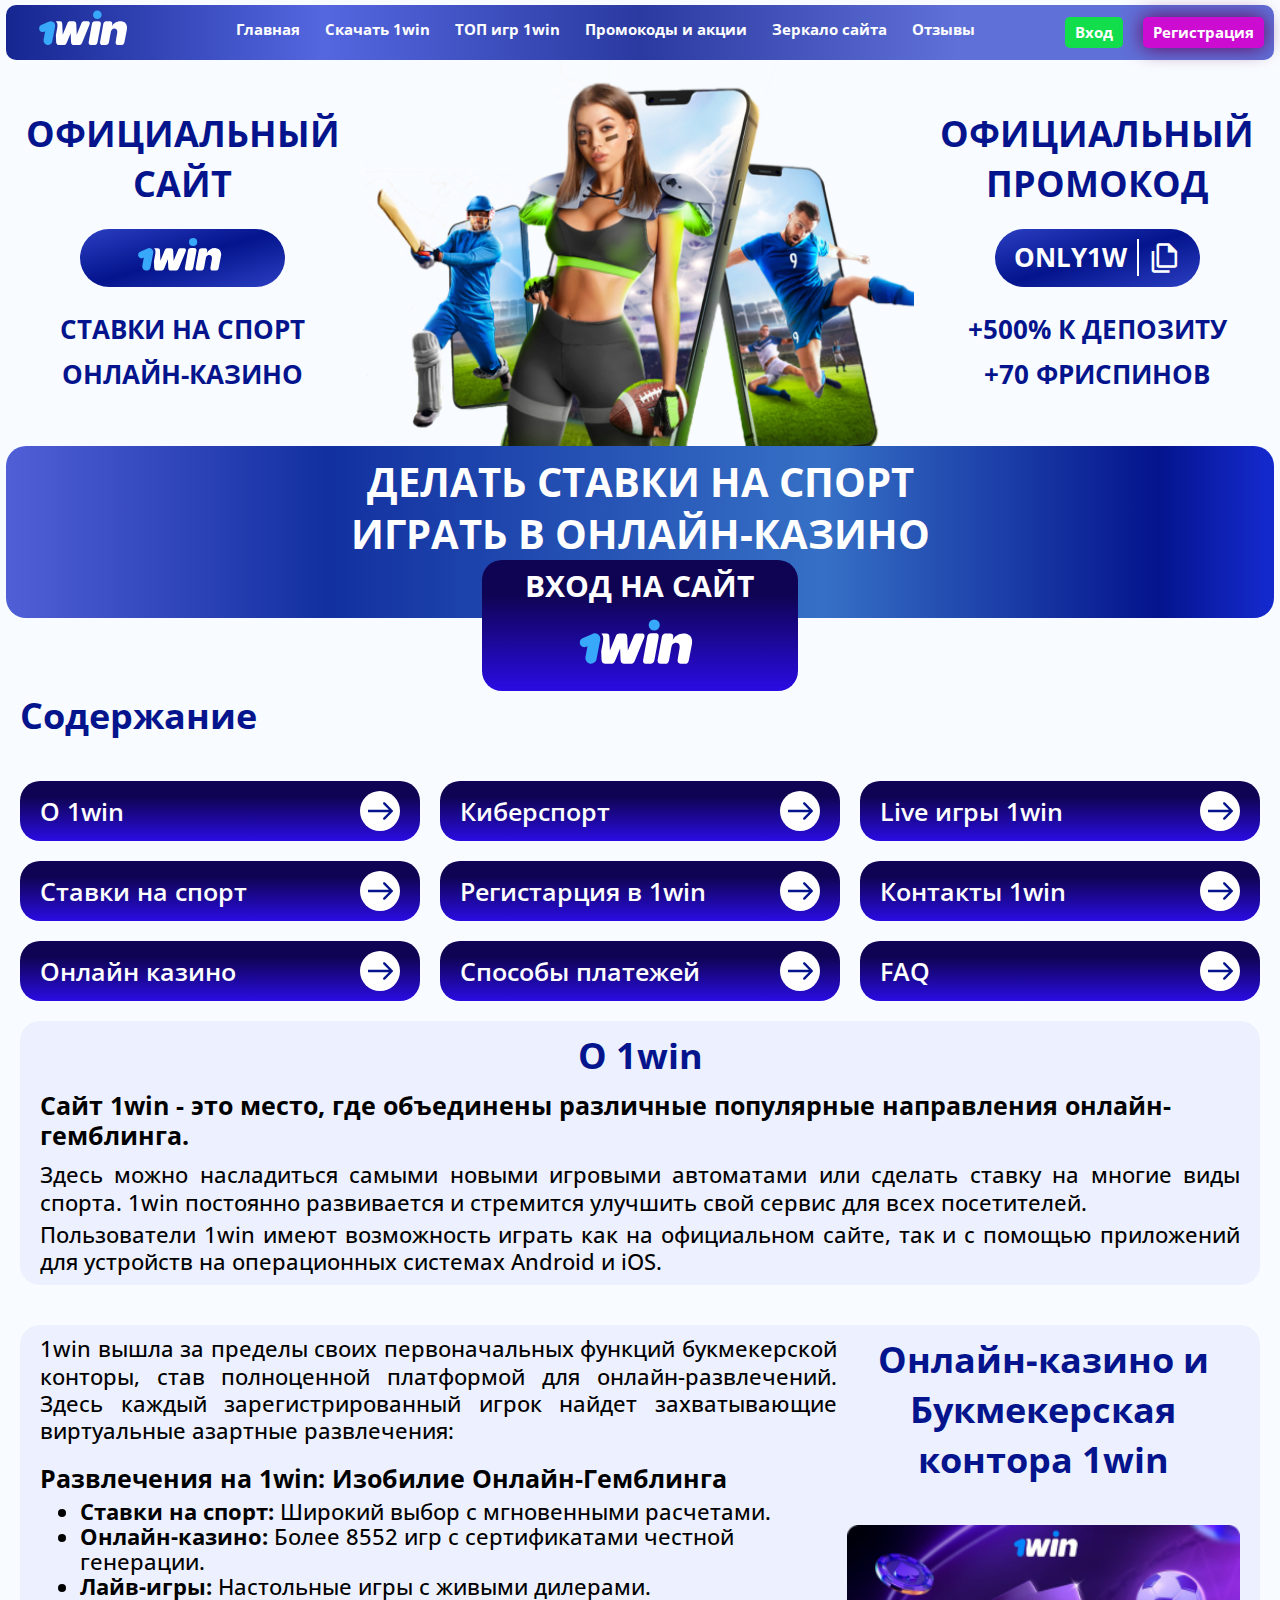
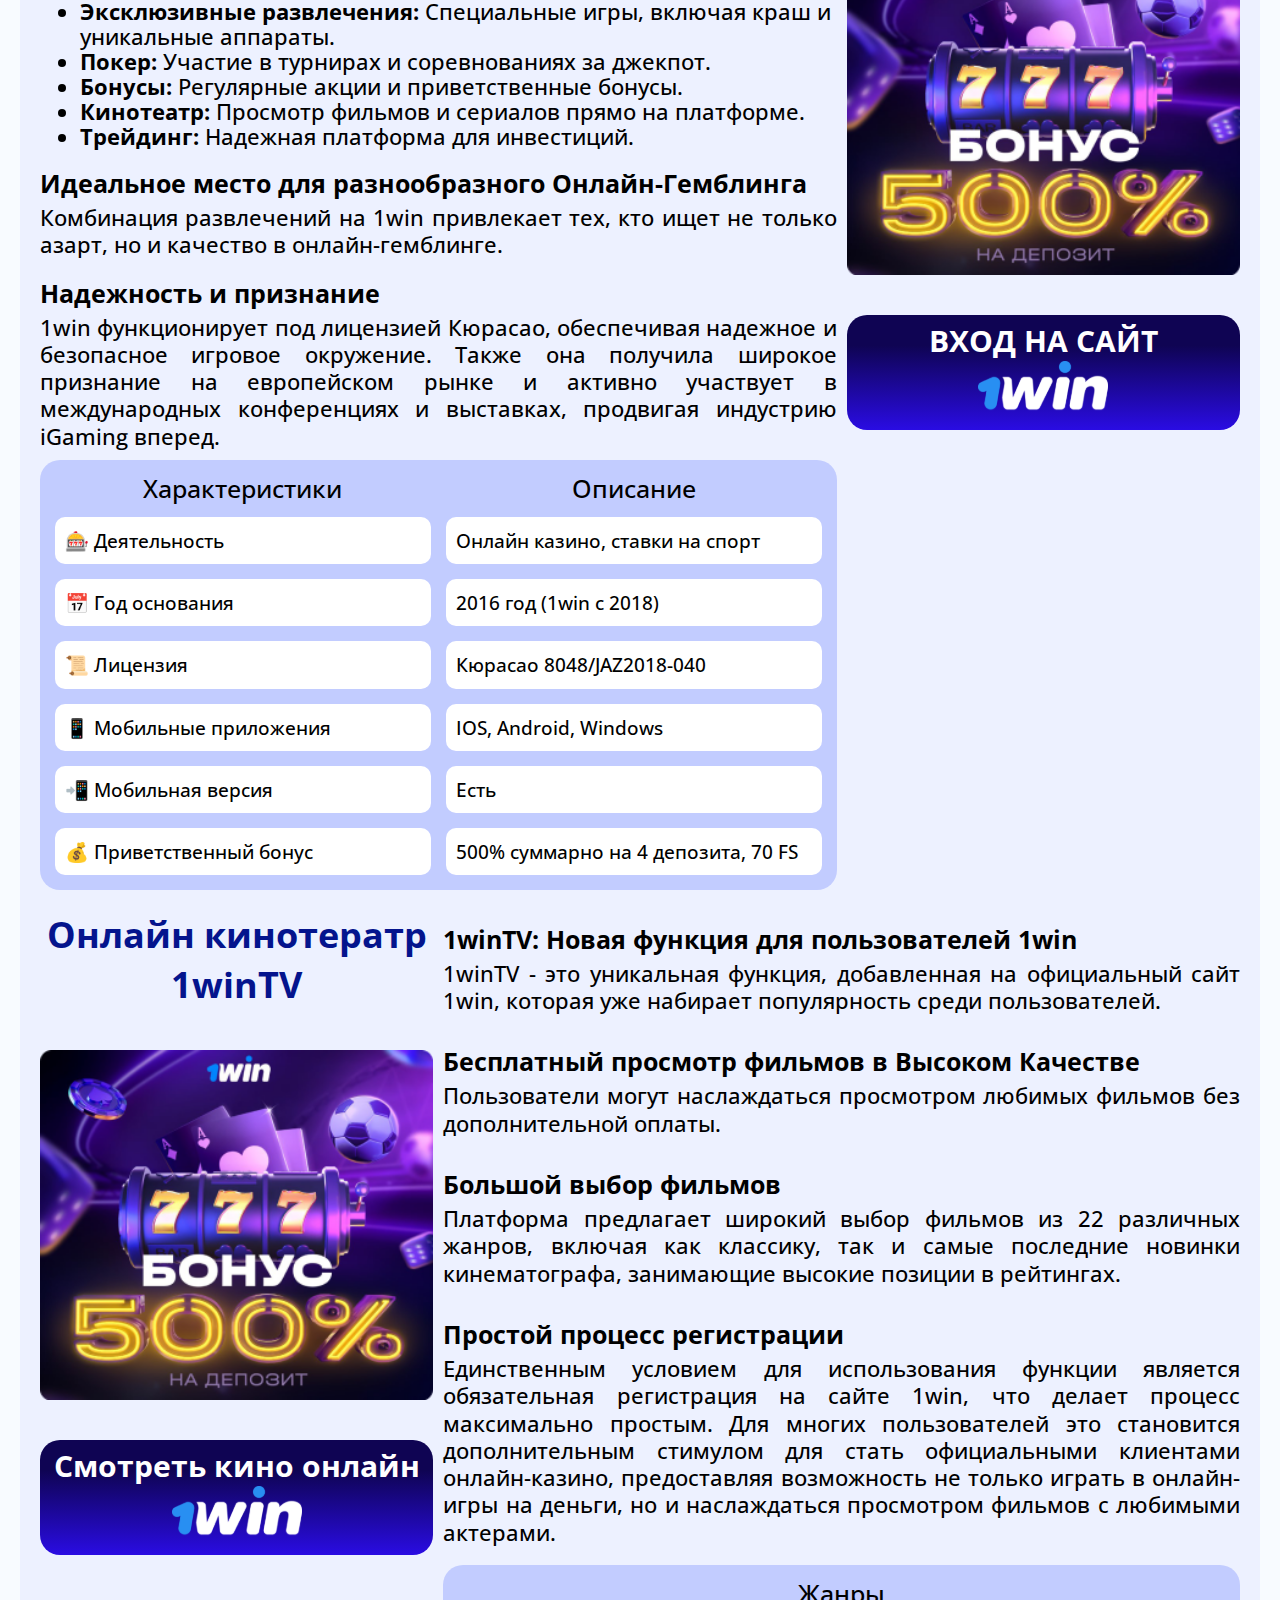
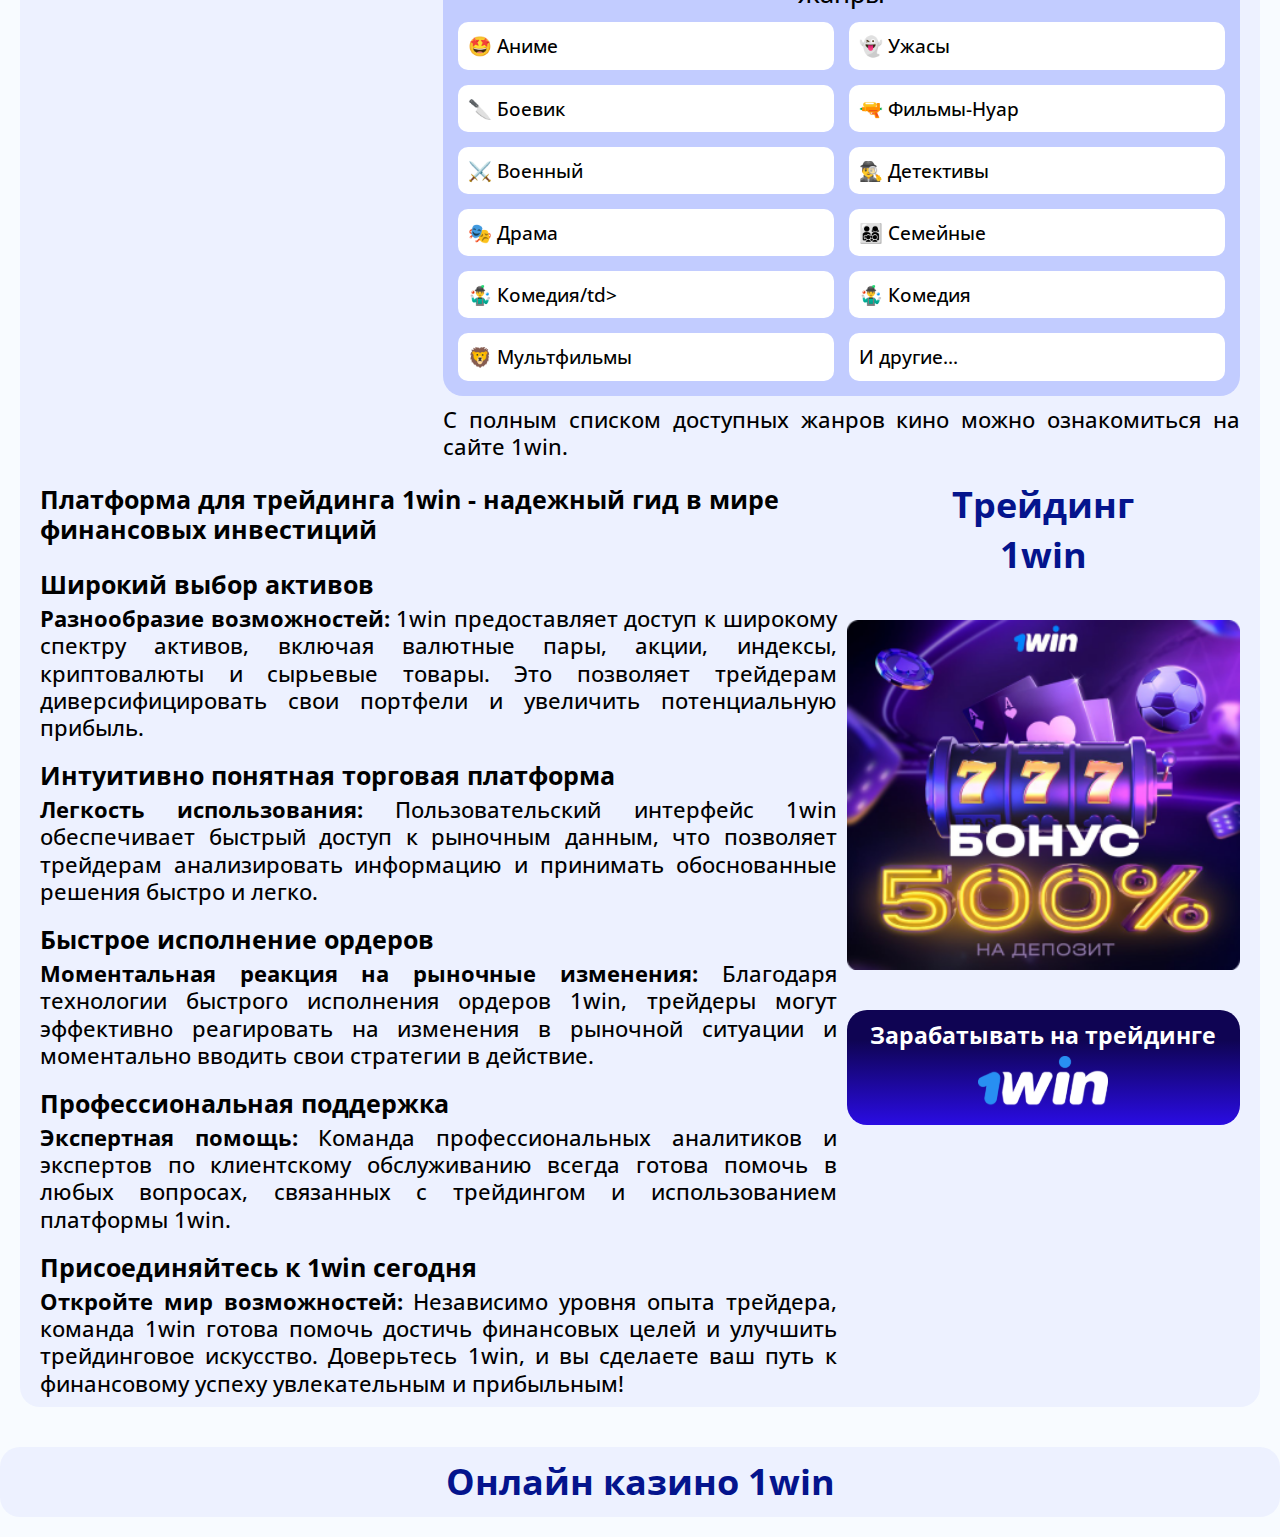
==== commit 6d40deb3: "up" ====
--- a/index.html
+++ b/index.html
@@ -429,21 +429,22 @@
                                 </svg></div></a></li>
                 </ul>
             </section>
-            <div class="about">
-                <section class="about_head">
-                    <h3>O 1win</h3>
-
-                    <h5>Сайт 1win - это место, где объединены различные популярные направления
-                        онлайн-гемблинга.</h5>
-
-                    <p> Здесь можно
-                        насладиться самыми новыми игровыми автоматами или сделать ставку на многие виды спорта. 1win
-                        постоянно развивается и стремится улучшить свой сервис для всех посетителей. </p>
-                    <p>Пользователи 1win имеют
-                        возможность играть как на официальном сайте, так и с помощью приложений для устройств на
-                        операционных системах Android и iOS.</p>
-                </section>
-                <div class="about_desc">
+            <section class="about">
+                <h3>O 1win</h3>
+
+                <h5>Сайт 1win - это место, где объединены различные популярные направления
+                    онлайн-гемблинга.</h5>
+
+                <p> Здесь можно
+                    насладиться самыми новыми игровыми автоматами или сделать ставку на многие виды спорта. 1win
+                    постоянно развивается и стремится улучшить свой сервис для всех посетителей. </p>
+                <p>Пользователи 1win имеют
+                    возможность играть как на официальном сайте, так и с помощью приложений для устройств на
+                    операционных системах Android и iOS.</p>
+            </section>
+            <div class="content">
+
+                <div class="casino content_grid">
                     <div class="list_about_desc">
                         <p>1win вышла за пределы своих первоначальных функций букмекерской конторы, став полноценной
                             платформой для онлайн-развлечений. Здесь каждый зарегистрированный игрок найдет
@@ -500,44 +501,45 @@
                                 и
                                 выставках, продвигая индустрию iGaming вперед.</p>
                         </section>
-                     
-                    </div>   <table>
-                            <thead>
-                                <tr>
-                                    <th>Характеристики</th>
-                                    <th>Описание</th>
-                                </tr>
-
-                            </thead>
-                            <tbody>
-                                <tr>
-                                    <td>🎰 Деятельность</td>
-                                    <td>Онлайн казино, ставки на спорт</td>
-                                </tr>
-                                <tr>
-                                    <td>📅 Год основания</td>
-                                    <td>2016 год (1win c 2018)</td>
-                                </tr>
-                                <tr>
-                                    <td>📜 Лицензия</td>
-                                    <td>Кюрасао 8048/JAZ2018-040</td>
-                                </tr>
-                                <tr>
-                                    <td>📱 Мобильные приложения</td>
-                                    <td>IOS, Android, Windows</td>
-                                </tr>
-                                <tr>
-                                    <td>📲 Мобильная версия</td>
-                                    <td>Есть</td>
-                                </tr>
-                                <tr>
-                                    <td>💰 Приветственный бонус</td>
-                                    <td>500% суммарно на 4 депозита, 70 FS</td>
-
-                                </tr>
-                            </tbody>
-                        </table>
-                    <div class="about_advertising " data-link="getLink">
+
+                    </div>
+                    <table>
+                        <thead>
+                            <tr>
+                                <th>Характеристики</th>
+                                <th>Описание</th>
+                            </tr>
+
+                        </thead>
+                        <tbody>
+                            <tr>
+                                <td>🎰 Деятельность</td>
+                                <td>Онлайн казино, ставки на спорт</td>
+                            </tr>
+                            <tr>
+                                <td>📅 Год основания</td>
+                                <td>2016 год (1win c 2018)</td>
+                            </tr>
+                            <tr>
+                                <td>📜 Лицензия</td>
+                                <td>Кюрасао 8048/JAZ2018-040</td>
+                            </tr>
+                            <tr>
+                                <td>📱 Мобильные приложения</td>
+                                <td>IOS, Android, Windows</td>
+                            </tr>
+                            <tr>
+                                <td>📲 Мобильная версия</td>
+                                <td>Есть</td>
+                            </tr>
+                            <tr>
+                                <td>💰 Приветственный бонус</td>
+                                <td>500% суммарно на 4 депозита, 70 FS</td>
+
+                            </tr>
+                        </tbody>
+                    </table>
+                    <section class="advertising" data-link="getLink">
                         <h3>Онлайн-казино и Букмекерская контора 1win</h3>
                         <img src="./img/about_table_img.png" alt="">
                         <section class="link_site about_table">
@@ -547,39 +549,153 @@
 
 
                         </section>
-                    </div>
-                </div>
-
-
-
-            </div>
-            <div class="cinema">
-                <section></section>
-                <div class="about_advertising " data-link="getLink">
-                    <h3>Онлайн-казино и Букмекерская контора 1win</h3>
-                    <img src="./img/about_table_img.png" alt="">
-                    <section class="link_site about_table">
-                        <h4>ВХОД НА САЙТ</h4>
-                        <img src="./img/logo1.svg" alt="">
                     </section>
                 </div>
+
+                <div class="cinema content_grid">
+                    <section class="advertising cinema_advertising" data-link="getLink">
+                        <h3>Онлайн кинотератр 1winTV</h3>
+                        <img src="./img/about_table_img.png" alt="">
+                        <section class="link_site about_table">
+                            <h4>Смотреть кино онлайн</h4>
+                            <img src="./img/logo1.svg" alt="">
+                        </section>
+                    </section>
+
+                    <section class="cinema_desc">
+                        <section>
+                            <h5>1winTV: Новая функция для пользователей 1win</h5>
+                            <p>1winTV - это уникальная функция, добавленная на официальный
+                                сайт 1win, которая уже набирает популярность среди пользователей.</p>
+                        </section>
+                        <section>
+                            <h5>Бесплатный просмотр фильмов в Высоком Качестве</h5>
+                            <p>Пользователи могут наслаждаться просмотром любимых фильмов без дополнительной оплаты.</p>
+                        </section>
+
+                        <section>
+                            <h5>Большой выбор фильмов</h5>
+                            <p>Платформа предлагает широкий выбор фильмов из 22 различных жанров, включая как классику,
+                                так и самые последние новинки кинематографа, занимающие высокие позиции в рейтингах.</p>
+                        </section>
+                        <section>
+                            <h5>Простой процесс регистрации</h5>
+                            <p>Единственным условием для использования функции является обязательная регистрация на
+                                сайте
+                                1win, что делает процесс максимально простым. Для многих пользователей это становится
+                                дополнительным
+                                стимулом для стать официальными клиентами онлайн-казино, предоставляя возможность не
+                                только
+                                играть в
+                                онлайн-игры на деньги, но и наслаждаться просмотром фильмов с любимыми актерами.</p>
+                        </section>
+                    </section>
+                    <table>
+                        <thead>
+                            <tr>
+                                <th colspan="2">Жанры</th>
+                            </tr>
+                        </thead>
+                        <tbody>
+                            <tr>
+                                <td>🤩 Аниме</td>
+                                <td>👻 Ужасы</td>
+                            </tr>
+                            <tr>
+                                <td>🔪 Боевик</td>
+                                <td>🔫 Фильмы-Нуар</td>
+                            </tr>
+                            <tr>
+                                <td>⚔️ Военный</td>
+                                <td>🕵️‍♂️ Детективы</td>
+                            </tr>
+                            <tr>
+                                <td>🎭 Драма</td>
+                                <td>👨‍👩‍👧‍👦 Семейные</td>
+                            </tr>
+                            <tr>
+                                <td>🤹‍♂️ Комедия/td>
+                                <td>🤹‍♂️ Комедия</td>
+                            </tr>
+                            <tr>
+                                <td>🦁 Мультфильмы</td>
+                                <td>И другие...</td>
+
+                            </tr>
+                        </tbody>
+                    </table>
+                    <p class="cinema_paragraph">С полным списком доступных жанров кино можно ознакомиться на сайте 1win.
+                    </p>
+                </div>
+
+                <section class="trade content_grid">
+                    <section class="list_about_desc">
+
+                        <h5>
+                            Платформа для трейдинга 1win - надежный гид в мире финансовых инвестиций
+                        </h5>
+                        <section>
+                            <h5>Широкий выбор активов</h5>
+
+                            <p><strong>Разнообразие возможностей:</strong> 1win предоставляет доступ к широкому спектру
+                                активов,
+                                включая
+                                валютные пары, акции, индексы, криптовалюты и сырьевые товары. Это позволяет трейдерам
+                                диверсифицировать свои портфели и увеличить потенциальную прибыль.</p>
+                        </section>
+                        <section>
+                            <h5> Интуитивно понятная торговая
+                                платформа </h5>
+                            <p><strong>Легкость использования:</strong> Пользовательский интерфейс 1win обеспечивает
+                                быстрый
+                                доступ к
+                                рыночным данным, что позволяет трейдерам анализировать информацию и принимать
+                                обоснованные
+                                решения быстро и легко.</p>
+                        </section>
+                        <section>
+                            <h5> Быстрое исполнение ордеров</h5>
+                            <p> <strong>Моментальная реакция на рыночные изменения:</strong>
+                                Благодаря технологии быстрого исполнения ордеров 1win, трейдеры могут эффективно
+                                реагировать
+                                на
+                                изменения в рыночной ситуации и моментально вводить свои стратегии в действие.</p>
+                        </section>
+                        <section>
+                            <h5> Профессиональная
+                                поддержка</h5>
+                            <p> <strong>Экспертная помощь:</strong> Команда профессиональных аналитиков и экспертов по
+                                клиентскому
+                                обслуживанию всегда готова помочь в любых вопросах, связанных с трейдингом и
+                                использованием
+                                платформы 1win.</p>
+                        </section>
+                        <section>
+                            <h5>Присоединяйтесь к 1win сегодня</h5>
+                            <p> <strong>Откройте мир возможностей:</strong> Независимо уровня
+                                опыта трейдера, команда 1win готова помочь достичь финансовых целей и улучшить
+                                трейдинговое
+                                искусство. Доверьтесь 1win, и вы сделаете ваш путь к финансовому успеху увлекательным и
+                                прибыльным!</p>
+                        </section>
+
+                    </section>
+                    <section class="advertising" data-link="getLink">
+                        <h3>Трейдинг <br>1win</h3>
+                        <img src="./img/about_table_img.png" alt="">
+                        <section class="link_site about_table">
+                            <h4>Зарабатывать на трейдинге</h4>
+
+                            <img src="./img/logo1.svg" alt="">
+
+                        </section>
+                    </section>
+                </section>
             </div>
-            <section>
-                <h5>1winTV: Новая функция для пользователей 1win</h5>
-                <p>1winTV - это уникальная функция, добавленная на официальный
-                    сайт 1win, которая уже набирает популярность среди пользователей.</p>
-                <h5>Бесплатный просмотр фильмов в Высоком Качестве</h5>
-                <p>Пользователи могут наслаждаться просмотром любимых фильмов без дополнительной оплаты.</p>
-                <h5>Большой выбор фильмов</h5>
-                <p>Платформа предлагает широкий выбор фильмов из 22 различных жанров, включая как классику,
-                    так и самые последние новинки кинематографа, занимающие высокие позиции в рейтингах.</p>
-                <h5>Простой процесс регистрации</h5>
-                <p>Единственным условием для использования функции является обязательная регистрация на сайте
-                    1win, что делает процесс максимально простым. Для многих пользователей это становится дополнительным
-                    стимулом для стать официальными клиентами онлайн-казино, предоставляя возможность не только играть в
-                    онлайн-игры на деньги, но и наслаждаться просмотром фильмов с любимыми актерами.</p>
-
+            <section class="online_casino">
+                <h3>Онлайн казино 1win</h3>
             </section>
+
     </div>
     </main>
     </div>
--- a/css/index.css
+++ b/css/index.css
@@ -400,38 +400,54 @@
     border-radius: 50px;
 }
 
-.about {
+.content {
+   
     display: flex;
     flex-direction: column;
     gap: 20px;
-    padding: 0 20px;
-    margin-top: 20px;
-}
-
-.about p {
-    /* text-indent: 40px; */
+    padding: 10px 20px;
+    margin: 20px;
+    background: #C2CCFF33;
+    border-radius: 20px;
+}
+
+.about {
+    display: flex;
+    flex-direction: column;
+    gap: 5px;
+    padding: 10px 20px;
+    margin: 20px;
+    background: #C2CCFF33;
+    border-radius: 20px;
+}
+
+/* .about p {
     font-size: clamp(12px, 2vw, 22px);
     font-weight: 500;
     line-height: 27.24px;
     text-align: justify;
+} */
+
+main p {
+    /* text-indent: 40px; */
+    font-size: clamp(10px, 2vw, 22px);
+    font-weight: 500;
+    line-height: 27.24px;
+    text-align: justify;
     /* padding: 5px; */
 }
 
-.about_desc {
+.content_grid {
     display: grid;
     grid-template-columns: repeat(3, 1fr);
-    grid-template-rows: 1fr ;
-gap: 10px;
-
-}
-
-.about_head {
-    display: flex;
-    flex-direction: column;
+    grid-template-rows: 1fr;
     gap: 10px;
-}
-
-.about h5 {
+
+}
+
+
+
+main h5 {
     padding: 5px 0;
 }
 
@@ -453,13 +469,13 @@
 .list_about_desc li {
     list-style: disc;
     font-family: 'Open Sans', 'Helvetica Neue', sans-serif;
-    font-size: clamp(12px, 1.7vw, 22px);
+    font-size: clamp(10px, 1.7vw, 22px);
     font-weight: 500;
     line-height: 25px;
 }
 
 
-.about_advertising {
+.advertising {
     display: flex;
     flex-direction: column;
     gap: 40px;
@@ -471,19 +487,19 @@
     max-width: 400px;
 }
 
-.about_advertising h3 {
-    line-height: 2.5vw;
+.advertising h3 {
+    /* line-height: 2.5vw; */
     font-size: clamp(18px, 2.8vw, 39px);
 }
 
-.about_advertising img {
+.advertising img {
     width: 100%;
     margin: 0 auto;
 }
 
 table {
     background: #C2CCFF;
-   height: 65%;
+    height: 65%;
     border-radius: 20px;
     width: 100%;
     border-spacing: 15px;
@@ -523,8 +539,42 @@
     width: 34%;
     height: 100%;
 }
-.cinema{
-    margin-top: 20px;
+
+.cinema_advertising {
+    grid-column: 1/2;
+}
+
+.cinema_desc {
+    grid-column: 2/4;
+    display: flex;
+    flex-direction: column;
+    justify-content: space-around;
+    gap: 10px;
+}
+
+.cinema table {
+    grid-column: 2/4;
+}
+
+
+.cinema_paragraph {
+    grid-row: 3/4;
+    grid-column: 2/4;
+}
+
+.trade h4 {
+    font-size: clamp(14px, 1.8vw, 25px);
+}
+.online_casino {
+   
+    display: flex;
+    flex-direction: column;
+    gap: 20px;
+    padding: 10px 20px;
+    margin: 20px;
+    background: #C2CCFF33;
+    border-radius: 20px;
+    width: 100%;
 }
 .burger {
     display: none;
@@ -734,12 +784,31 @@
         bottom: 55px;
         font-size: 12px;
     }
-    table{
-grid-column: 1/4;
-    }
-    td{
+
+    .cinema h4 {
+        font-size: clamp(14px, 2.3vw, 30px);
+    }
+
+    table {
+        grid-column: 1/4;
+    }
+
+    td {
         font-size: clamp(8px, 2vw, 20px);
     }
+
+    .cinema table {
+        grid-column: 1/4;
+    }
+
+    .cinema td {
+        font-size: clamp(6px, 1.8vw, 20px);
+    }
+
+    .cinema_paragraph {
+        grid-column: 1/4;
+    }
+
 }
 
 @media (max-width: 800px) {
@@ -837,6 +906,7 @@
         line-height: 25px;
         font-size: clamp(14px, 2.2vw, 32px);
     }
+
     .menu_content {
         gap: 10px;
     }
@@ -868,48 +938,94 @@
         width: 30px;
         height: 30px;
     }
-    .about p {
+
+    main p {
         line-height: 16px;
-       
-    }
-    .about h5{
-        line-height: 16px; font-size: clamp(13px, 2.2vw, 25px);
-    }
-    .about_desc{
+
+
+    }
+
+    main h5 {
+        line-height: 16px;
+        font-size: clamp(13px, 2.2vw, 25px);
+    }
+    .about{
+        margin: 5px;
+    }
+.content {
+    margin: 5px;
+}
+    .content_grid {
         grid-template-columns: 1fr;
     }
-    .about_advertising {
+
+    .advertising {
         grid-row: 1/2;
-grid-column: 1/2;
-gap: 10px;
-    }
-    .about_advertising h3 {
+        grid-column: 1/2;
+        gap: 10px;
+    }
+
+    .advertising h3 {
         line-height: 4vw;
     }
-    .about_advertising img {
-       max-width: 200px;
-    }
-    .list_about_desc{
+
+    .advertising img {
+        max-width: 200px;
+    }
+
+    .list_about_desc {
         grid-row: 2/3;
     }
-    table{
+
+    table {
         grid-row: 3/4;
     }
-    td{
+
+    td {
         padding: 5px;
     }
-    th{
+
+    th {
         font-size: clamp(6px, 3.5vw, 25px);
     }
+
     .about_table {
         width: 100%;
         max-width: 200px;
-    max-height: 60px;
-
-    }
-    .about_table h4{
+        max-height: 60px;
+
+    }
+
+    .about_table h4 {
         font-size: clamp(10px, 2.5vw, 30px);
         line-height: normal;
+    }
+
+    table {
+        grid-column: 1/2;
+    }
+
+    .cinema_desc {
+
+        grid-column: 1/2;
+    }
+
+    .cinema_paragraph {
+        grid-column: 1/2;
+
+        grid-row: 4/5;
+    }
+
+    .cinema h4 {
+        font-size: clamp(9px, 3vw, 15px);
+    }
+
+    .cinema table {
+        grid-column: 1/2;
+    }
+
+    .trade h4 {
+        font-size: clamp(12px, 1.5vw, 25px);
     }
 }
 
@@ -972,15 +1088,19 @@
         font-size: clamp(6px, 1.8vw, 32px);
 
     }
-    .title{
+
+    .title {
         gap: 5px;
     }
+
     .title_img {
         height: 60%;
     }
-    .title::after{
+
+    .title::after {
         height: 60%;
     }
+
     .link_site {
         width: 50%;
         height: 70%;
@@ -999,17 +1119,30 @@
     .arrow_content svg {
         width: 15px;
     }
-    .about_advertising h3 {
+
+    .content {
+        padding: 0 5px;
+    }
+
+    .advertising h3 {
         line-height: 5vw;
     }
+
     .list_about_desc li {
         line-height: 16px;
     }
-    td{
+
+    td {
         padding: 0 5px;
         font-size: clamp(5px, 1.8vw, 20px);
         line-height: 16px;
-}
+    }
+
+    .trade h4 {
+        font-size: clamp(8px, 2.8vw, 25px);
+    }
+}
+
 
 @media (max-width: 300px) {
     h1 {
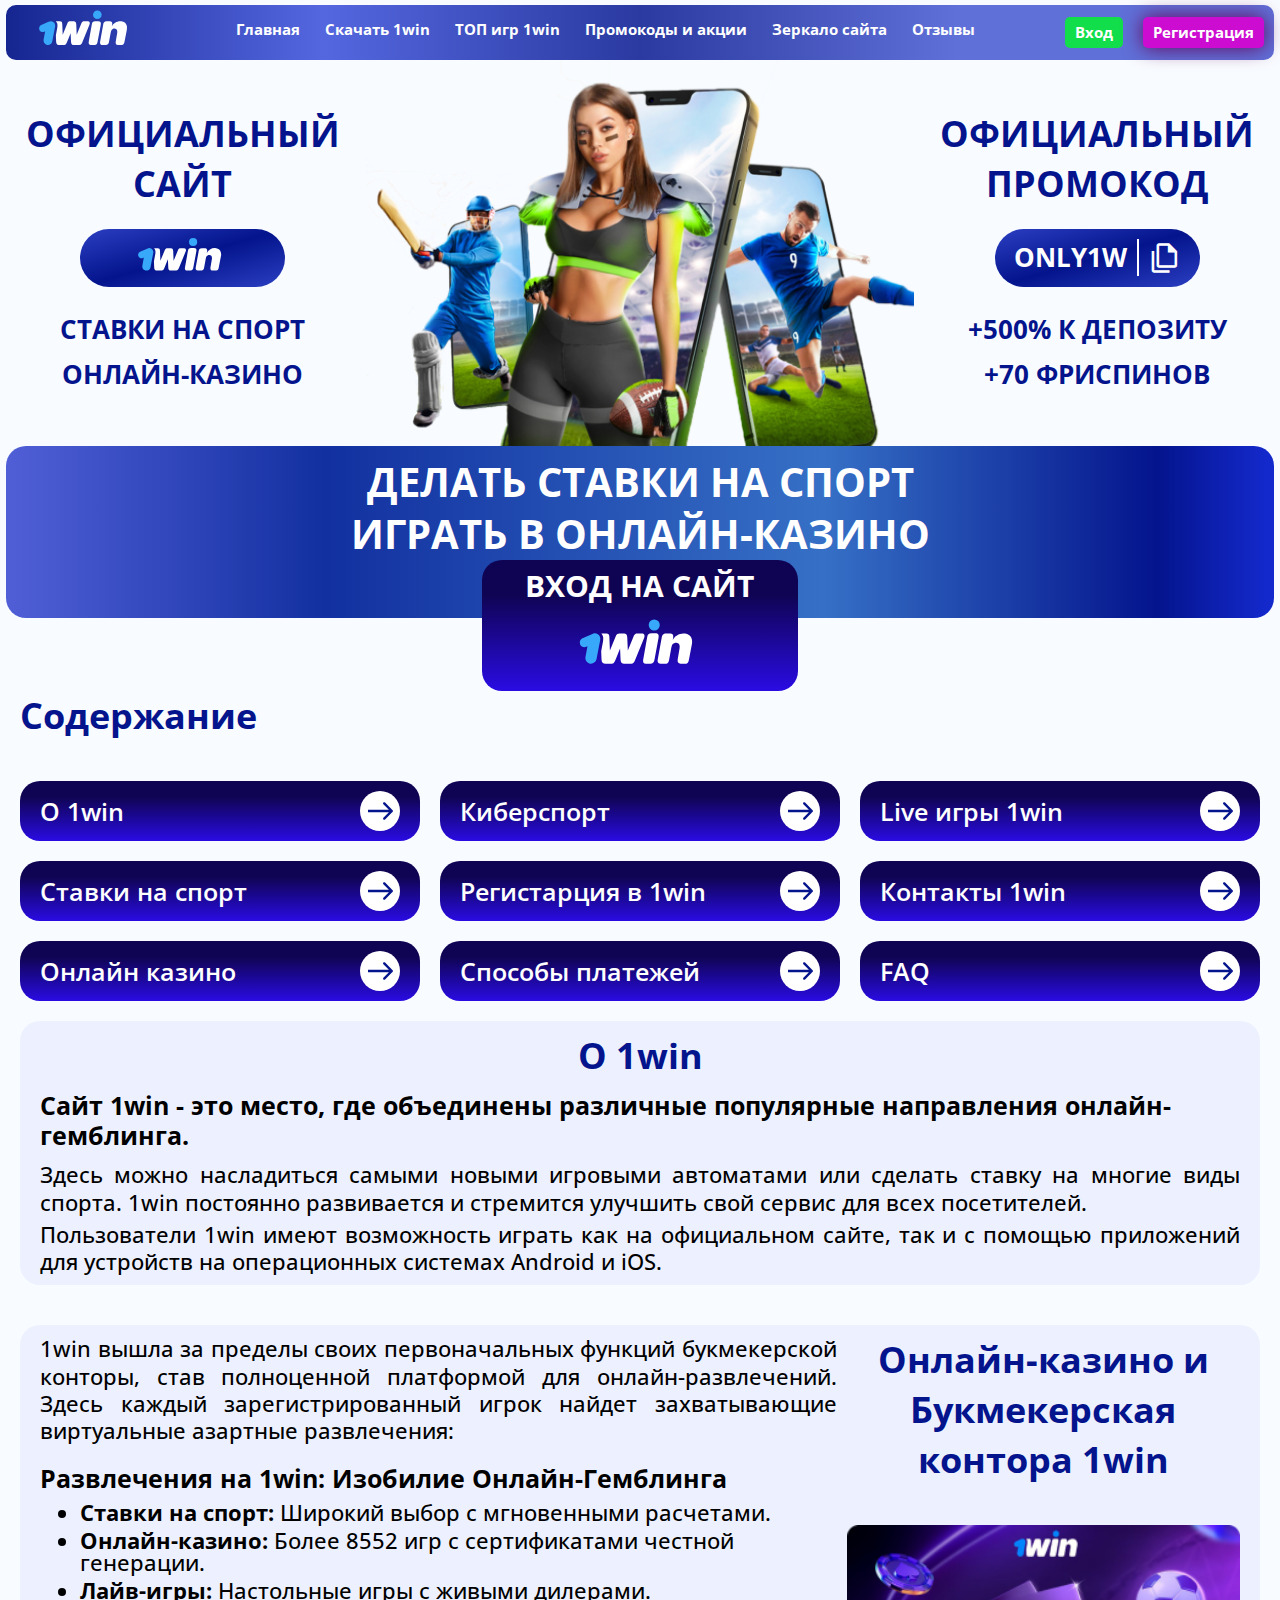
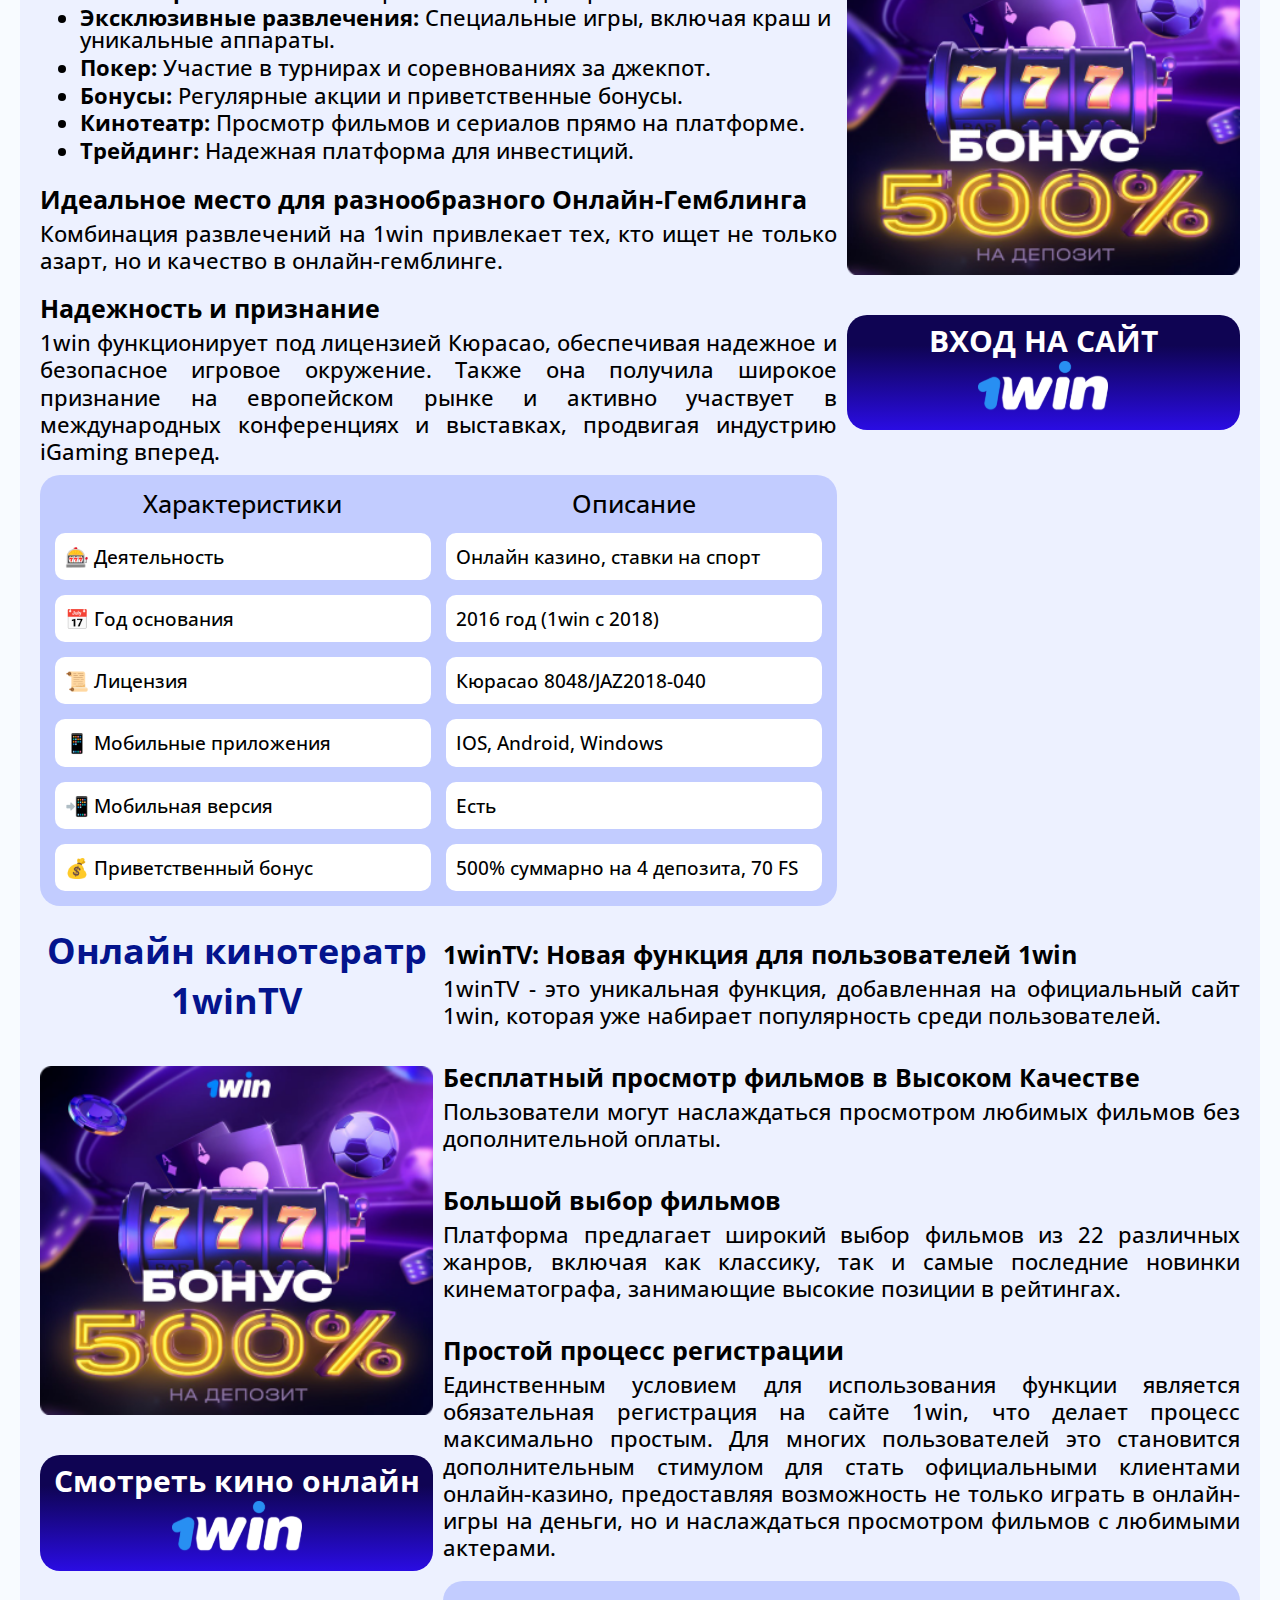
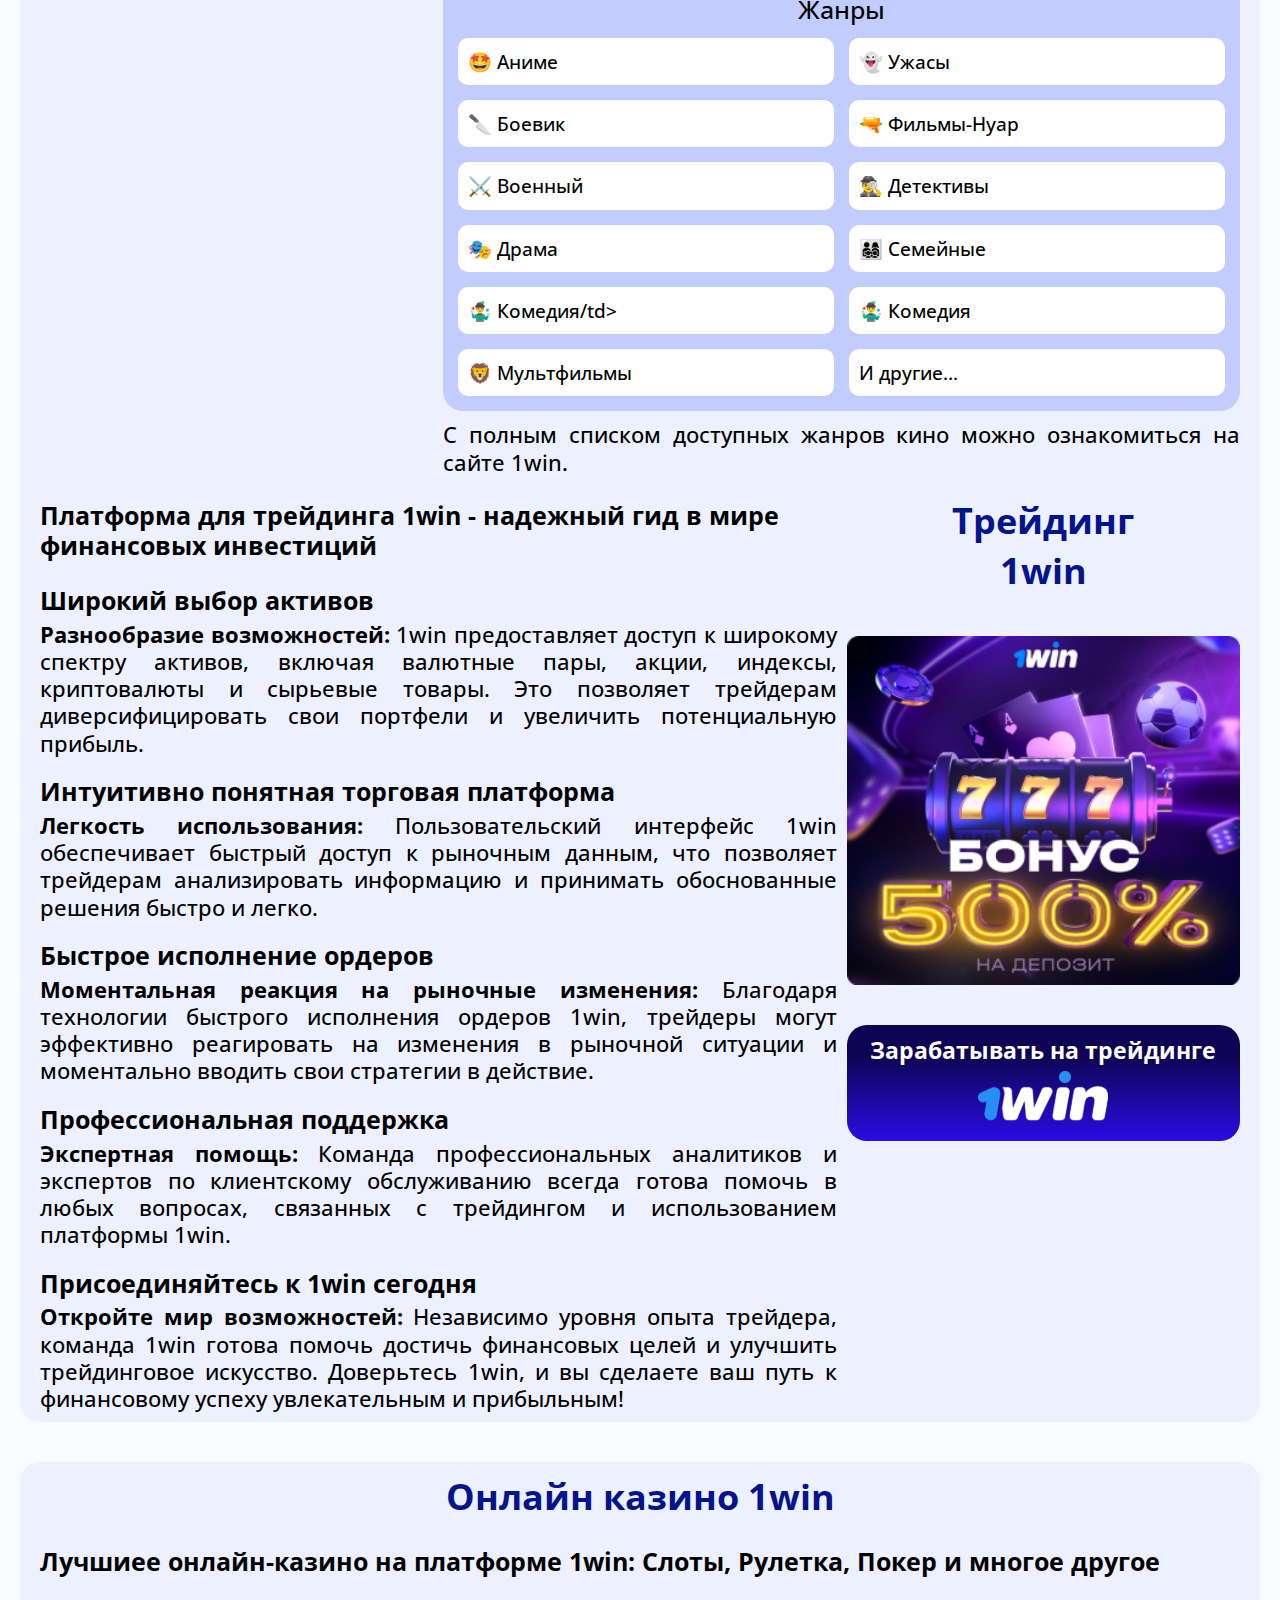
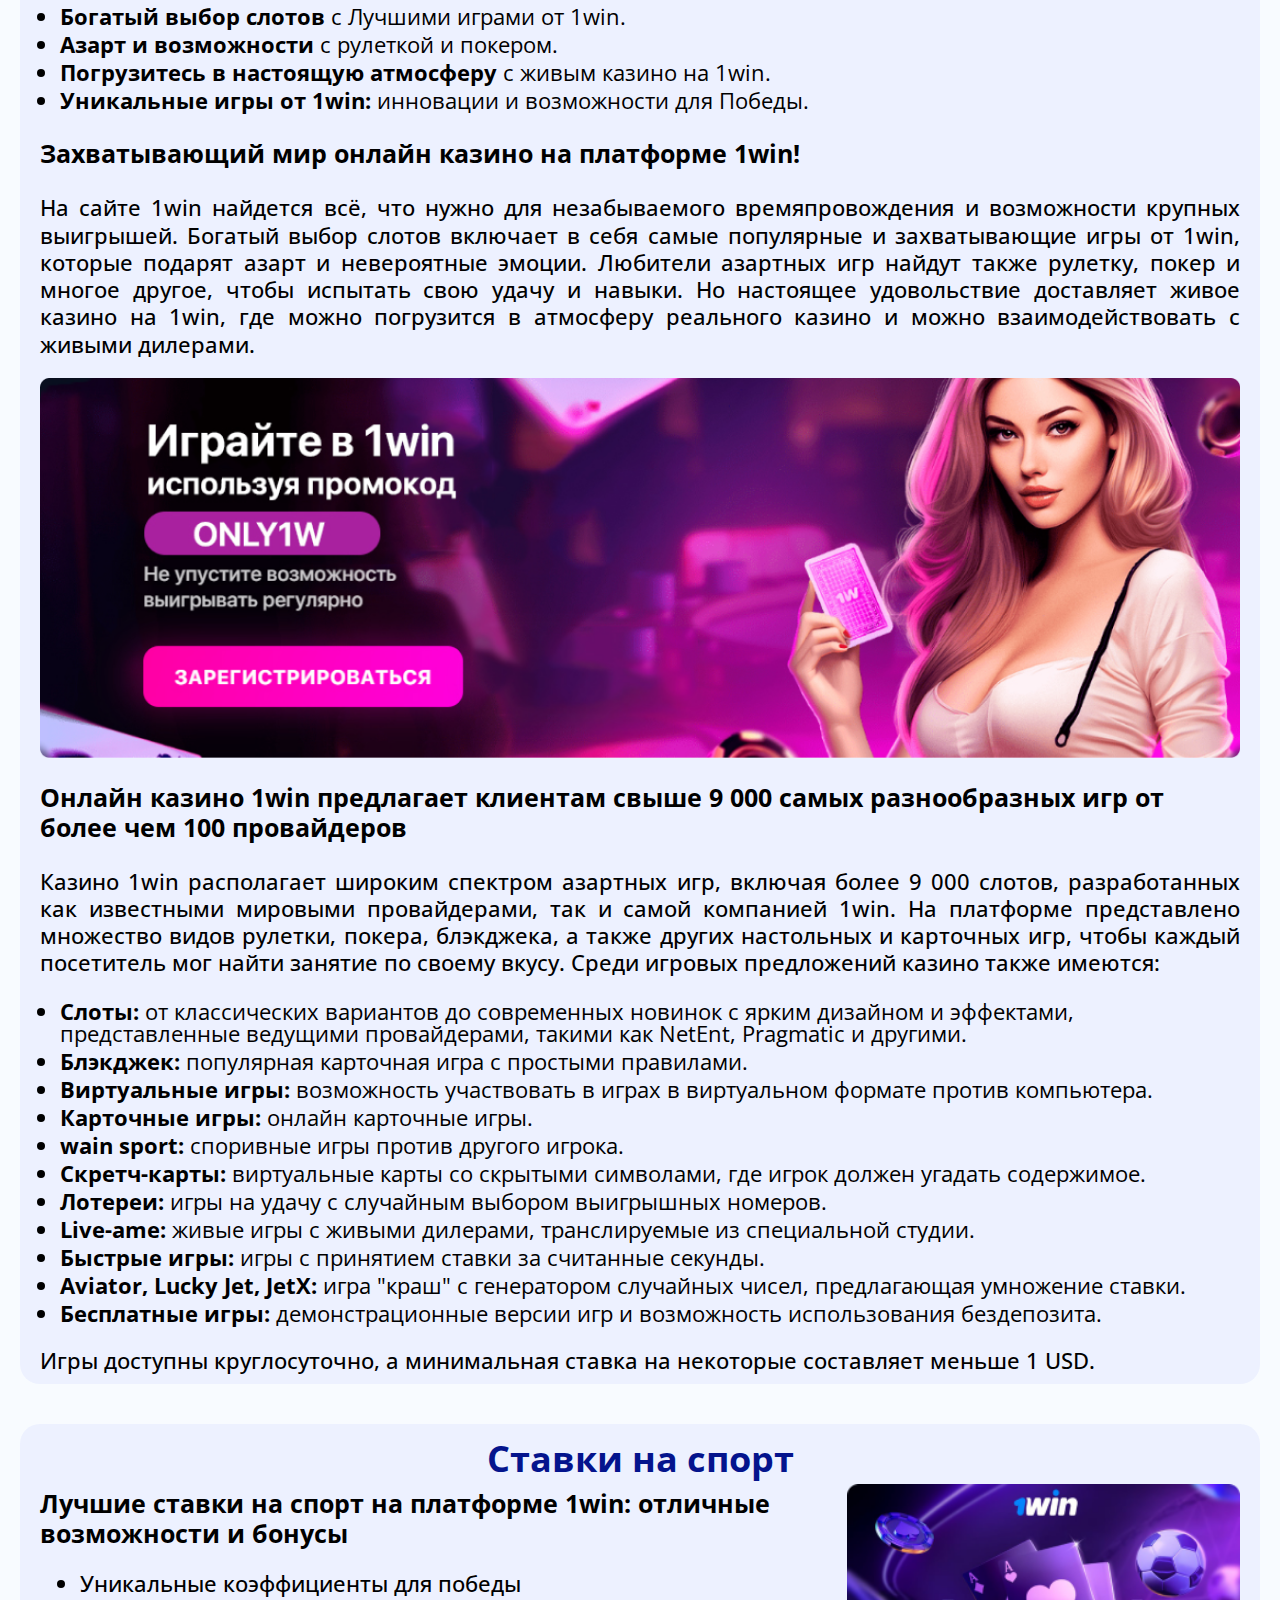
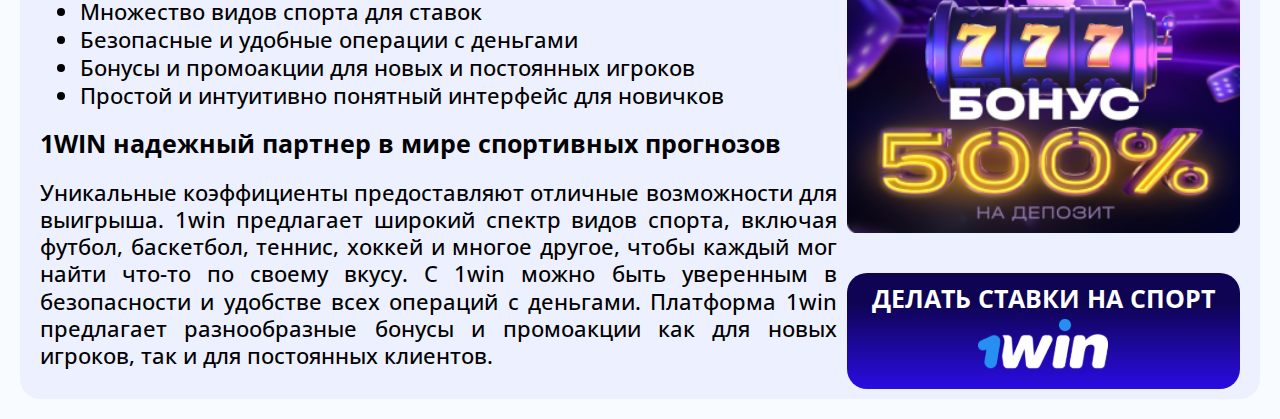
==== commit a4b79e6e: "add online section" ====
--- a/index.html
+++ b/index.html
@@ -694,8 +694,97 @@
             </div>
             <section class="online_casino">
                 <h3>Онлайн казино 1win</h3>
+
+                <h5>Лучшиее онлайн-казино на платформе 1win: Слоты, Рулетка, Покер и многое другое</h5>
+                <ul class="list">
+                    <li><strong>Богатый выбор слотов</strong> с Лучшими играми от 1win.</li>
+                    <li><strong>Азарт и возможности</strong> с рулеткой и покером.</li>
+                    <li><strong>Погрузитесь в настоящую атмосферу</strong> с живым казино на 1win.</li>
+                    <li><strong>Уникальные игры от 1win:</strong> инновации и возможности для Победы.</li>
+                </ul>
+
+                <h5>
+                    Захватывающий мир онлайн казино на платформе 1win!
+                </h5>
+                <p> На сайте 1win найдется всё, что нужно
+                    для незабываемого времяпровождения и возможности крупных выигрышей. Богатый выбор слотов
+                    включает в себя самые популярные и захватывающие игры от 1win, которые подарят азарт и
+                    невероятные эмоции. Любители азартных игр найдут также рулетку, покер и многое другое, чтобы
+                    испытать свою удачу и навыки. Но настоящее удовольствие доставляет живое казино на 1win, где
+                    можно погрузится в атмосферу реального казино и можно взаимодействовать с живыми дилерами.
+                </p>
+
+
+                <img src="./img/online_casino.png" alt="">
+
+                <h5>Онлайн казино 1win предлагает клиентам свыше 9 000 самых разнообразных игр от более чем 100
+                    провайдеров
+                </h5>
+                <p> Казино 1win располагает широким спектром азартных игр, включая более 9 000 слотов,
+                    разработанных как известными мировыми провайдерами, так и самой компанией 1win. На платформе
+                    представлено множество видов рулетки, покера, блэкджека, а также других настольных и карточных игр,
+                    чтобы каждый посетитель мог найти занятие по своему вкусу. Среди игровых предложений казино также
+                    имеются:</p>
+                <ul class="list">
+                    <li><strong>Слоты:</strong> от классических вариантов до современных новинок с ярким дизайном и
+                        эффектами,
+                        представленные ведущими провайдерами, такими как NetEnt, Pragmatic и другими.</li>
+                    <li><strong>Блэкджек:</strong> популярная карточная игра с простыми правилами.</li>
+                    <li><strong>Виртуальные игры:</strong> возможность участвовать в играх в виртуальном формате против
+                        компьютера.</li>
+                    <li><strong>Карточные игры:</strong> онлайн карточные игры. </li>
+                    <li><strong>wain sport:</strong> споривные игры против другого игрока.</li>
+                    <li><strong>Скретч-карты:</strong> виртуальные карты со скрытыми символами, где игрок должен угадать
+                        содержимое.</li>
+                    <li><strong>Лотереи:</strong> игры на удачу с случайным выбором выигрышных номеров. </li>
+                    <li><strong>Live-ame:</strong> живые игры с живыми дилерами, транслируемые из специальной студии.
+                    </li>
+                    <li><strong>Быстрые игры:</strong> игры с принятием ставки за считанные секунды.</li>
+                    <li><strong>Aviator, Lucky Jet, JetX:</strong> игра "краш" с генератором случайных чисел,
+                        предлагающая
+                        умножение ставки.</li>
+                    <li><strong>Бесплатные игры:</strong> демонстрационные версии игр и возможность использования
+                        бездепозита.</li>
+                </ul>
+                <p>Игры доступны круглосуточно, а минимальная ставка на некоторые составляет меньше 1 USD.</p>
             </section>
-
+            <section class="sport">
+                <h3>Ставки на спорт</h3>
+                <div class="content_grid">
+                    <section class="advertising" data-link="getLink">
+                        <img src="./img/about_table_img.png" alt="">
+                        <section class="link_site about_table">
+                            <h4>ДЕЛАТЬ СТАВКИ НА СПОРТ</h4>
+
+                            <img src="./img/logo1.svg" alt="">
+
+                        </section>
+                    </section>
+                    <section class="list_about_desc">
+
+                        <h5>Лучшие ставки на спорт на платформе 1win: отличные возможности и бонусы</h5>
+                        <ul class="list">
+                            <li>Уникальные коэффициенты для победы</li>
+                            <li>Множество видов спорта для ставок</li>
+                            <li>Безопасные и удобные операции с деньгами</li>
+                            <li>Бонусы и промоакции для новых и постоянных игроков</li>
+                            <li>Простой и интуитивно понятный интерфейс для новичков</li>
+                        </ul>
+                        <h5>1WIN надежный партнер в мире спортивных прогнозов</h5>
+                        <p>Уникальные коэффициенты предоставляют отличные возможности для выигрыша. 1win предлагает
+                            широкий
+                            спектр видов спорта, включая футбол, баскетбол, теннис, хоккей и многое другое, чтобы каждый
+                            мог
+                            найти что-то по своему вкусу. С 1win можно быть уверенным в безопасности и удобстве всех
+                            операций с
+                            деньгами. Платформа 1win предлагает разнообразные бонусы и промоакции как для новых игроков,
+                            так
+                            и
+                            для постоянных клиентов.</p>
+                    </section>
+                </div>
+
+            </section>
     </div>
     </main>
     </div>
--- a/css/index.css
+++ b/css/index.css
@@ -9,6 +9,10 @@
 
 p {
     font-family: 'Open Sans', 'Helvetica Neue', sans-serif;
+}
+
+img {
+    width: 100%;
 }
 
 h1 {
@@ -60,6 +64,10 @@
     font-weight: 700;
     line-height: 29.96px;
     font-size: clamp(8px, 2.2vw, 25px);
+}
+
+li {
+    font-family: 'Open Sans', 'Helvetica Neue', sans-serif;
 }
 
 .wrapper {
@@ -401,7 +409,7 @@
 }
 
 .content {
-   
+
     display: flex;
     flex-direction: column;
     gap: 20px;
@@ -471,7 +479,7 @@
     font-family: 'Open Sans', 'Helvetica Neue', sans-serif;
     font-size: clamp(10px, 1.7vw, 22px);
     font-weight: 500;
-    line-height: 25px;
+    padding: 3px 0;
 }
 
 
@@ -565,8 +573,9 @@
 .trade h4 {
     font-size: clamp(14px, 1.8vw, 25px);
 }
+
 .online_casino {
-   
+
     display: flex;
     flex-direction: column;
     gap: 20px;
@@ -574,7 +583,27 @@
     margin: 20px;
     background: #C2CCFF33;
     border-radius: 20px;
-    width: 100%;
+
+}
+
+.list{
+    padding: 0 20px;
+
+}
+
+.list li {
+    list-style: disc;
+    font-size: clamp(10px, 2vw, 22px);
+    padding: 3px 0;
+}
+.sport {
+    padding: 10px 20px;
+    margin: 20px;
+    background: #C2CCFF33;
+    border-radius: 20px;
+}
+.sport h4{
+    font-size: clamp(14px, 2vw, 25px);
 }
 .burger {
     display: none;
@@ -949,12 +978,15 @@
         line-height: 16px;
         font-size: clamp(13px, 2.2vw, 25px);
     }
-    .about{
+
+    .about {
         margin: 5px;
     }
-.content {
-    margin: 5px;
-}
+
+    .content {
+        margin: 5px;
+    }
+
     .content_grid {
         grid-template-columns: 1fr;
     }
@@ -1027,6 +1059,13 @@
     .trade h4 {
         font-size: clamp(12px, 1.5vw, 25px);
     }
+
+    .online_casino {
+        margin: 5px;
+    }
+    .list{
+        padding: 0 20px;
+    }
 }
 
 @media (max-width: 450px) {
@@ -1141,6 +1180,9 @@
     .trade h4 {
         font-size: clamp(8px, 2.8vw, 25px);
     }
+    .online_casino{
+        gap: 5px;
+    }
 }
 
 
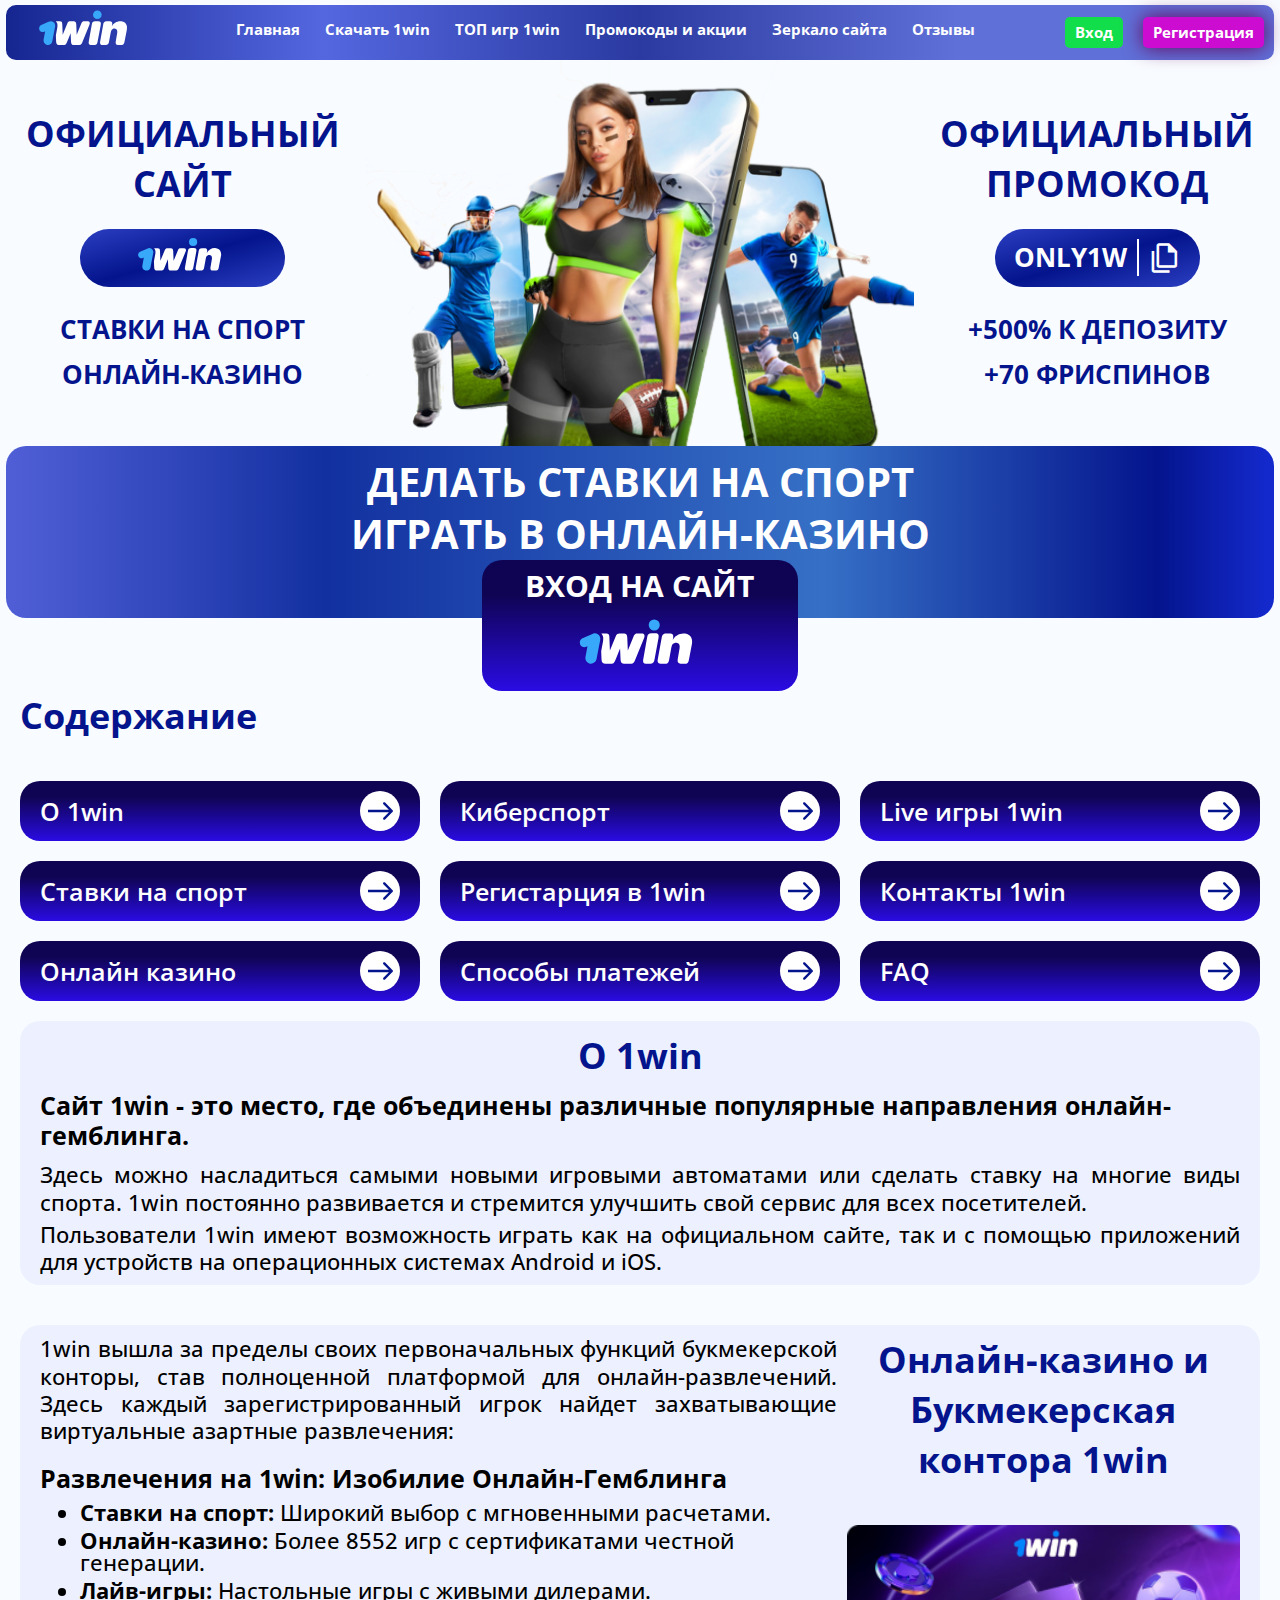
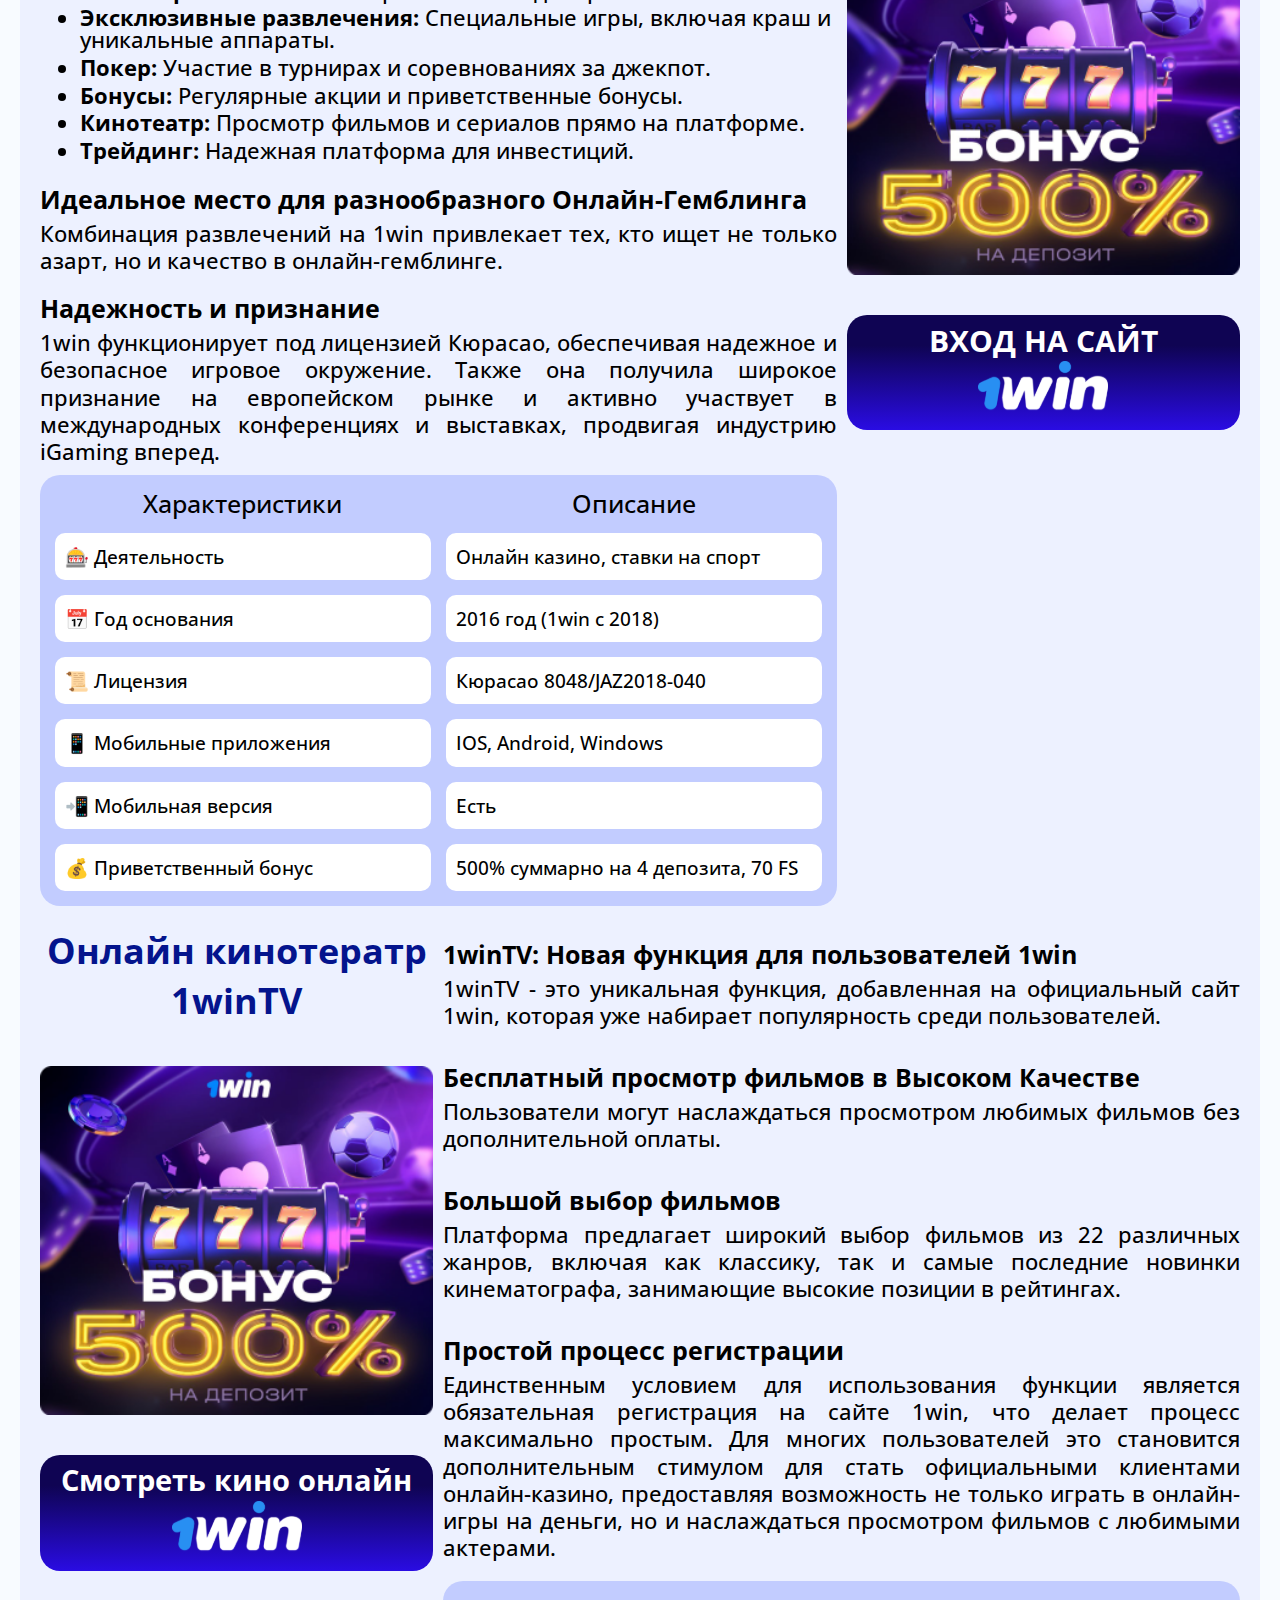
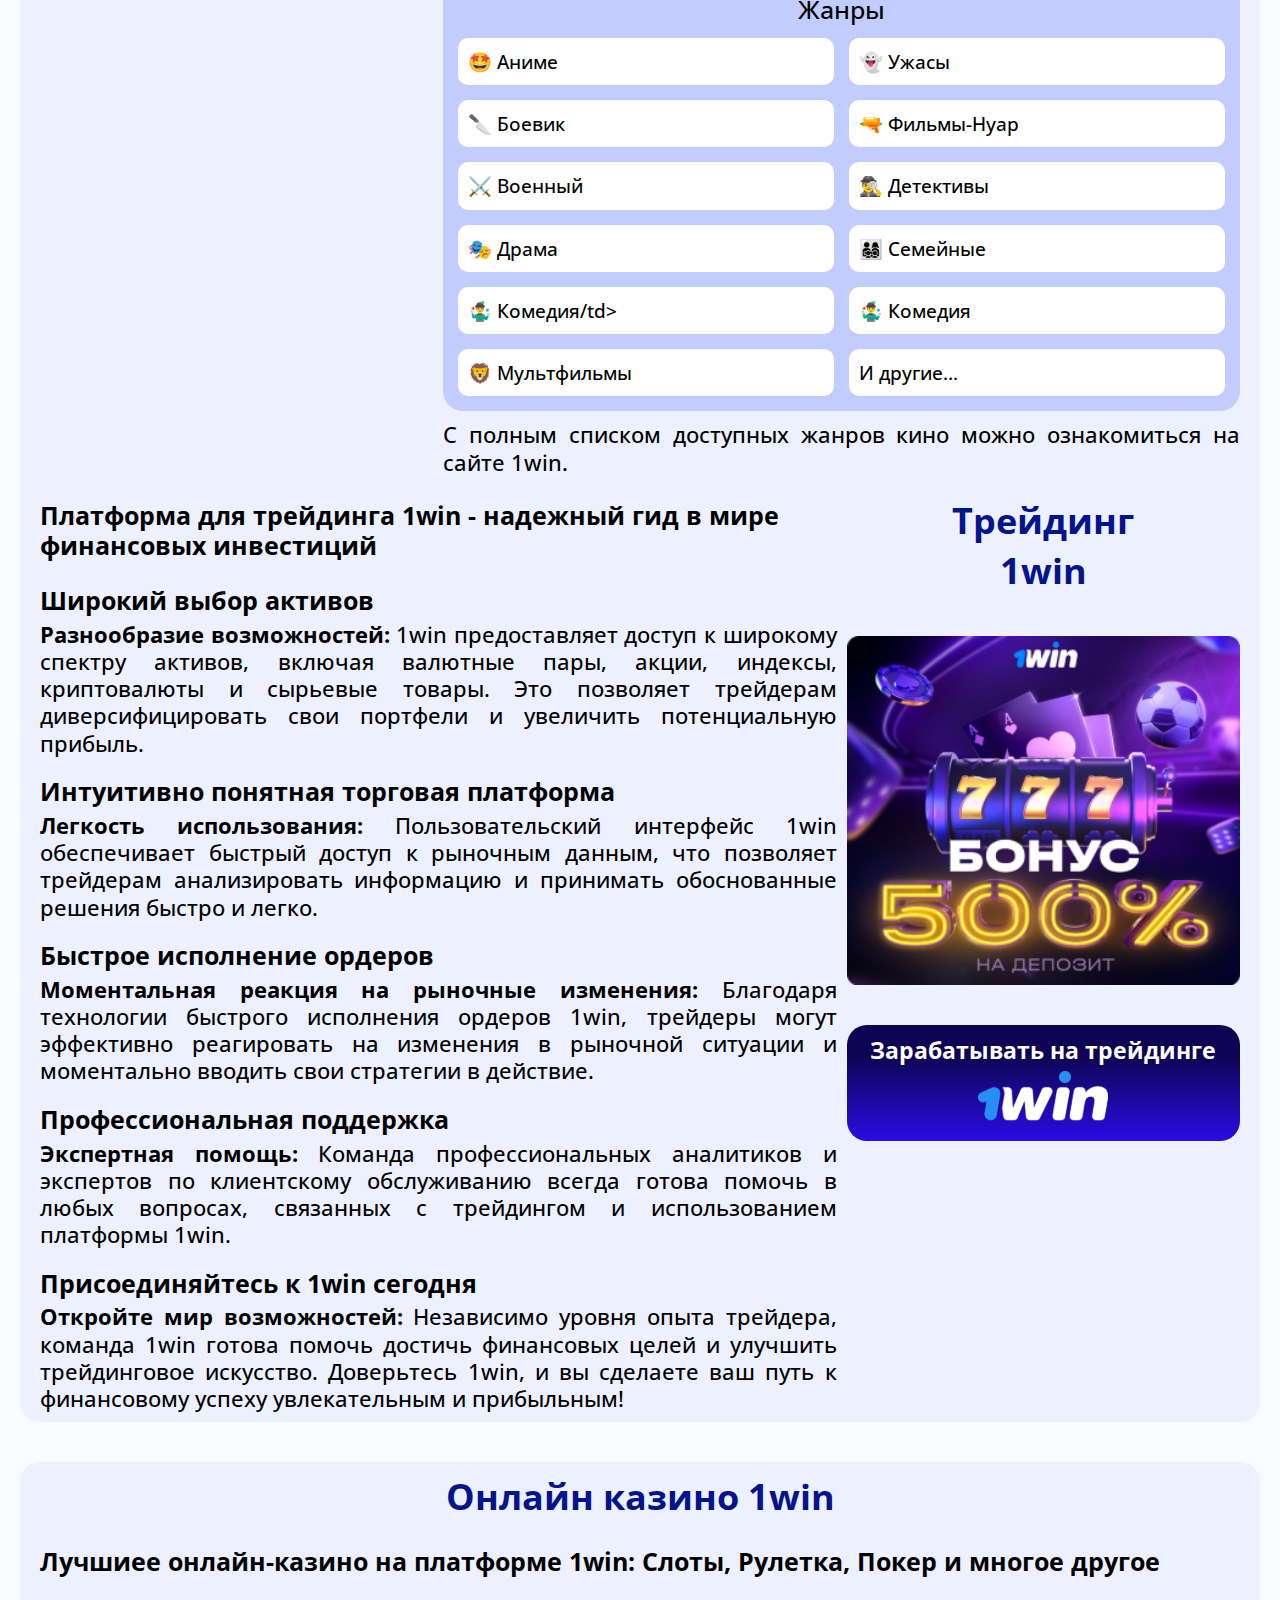
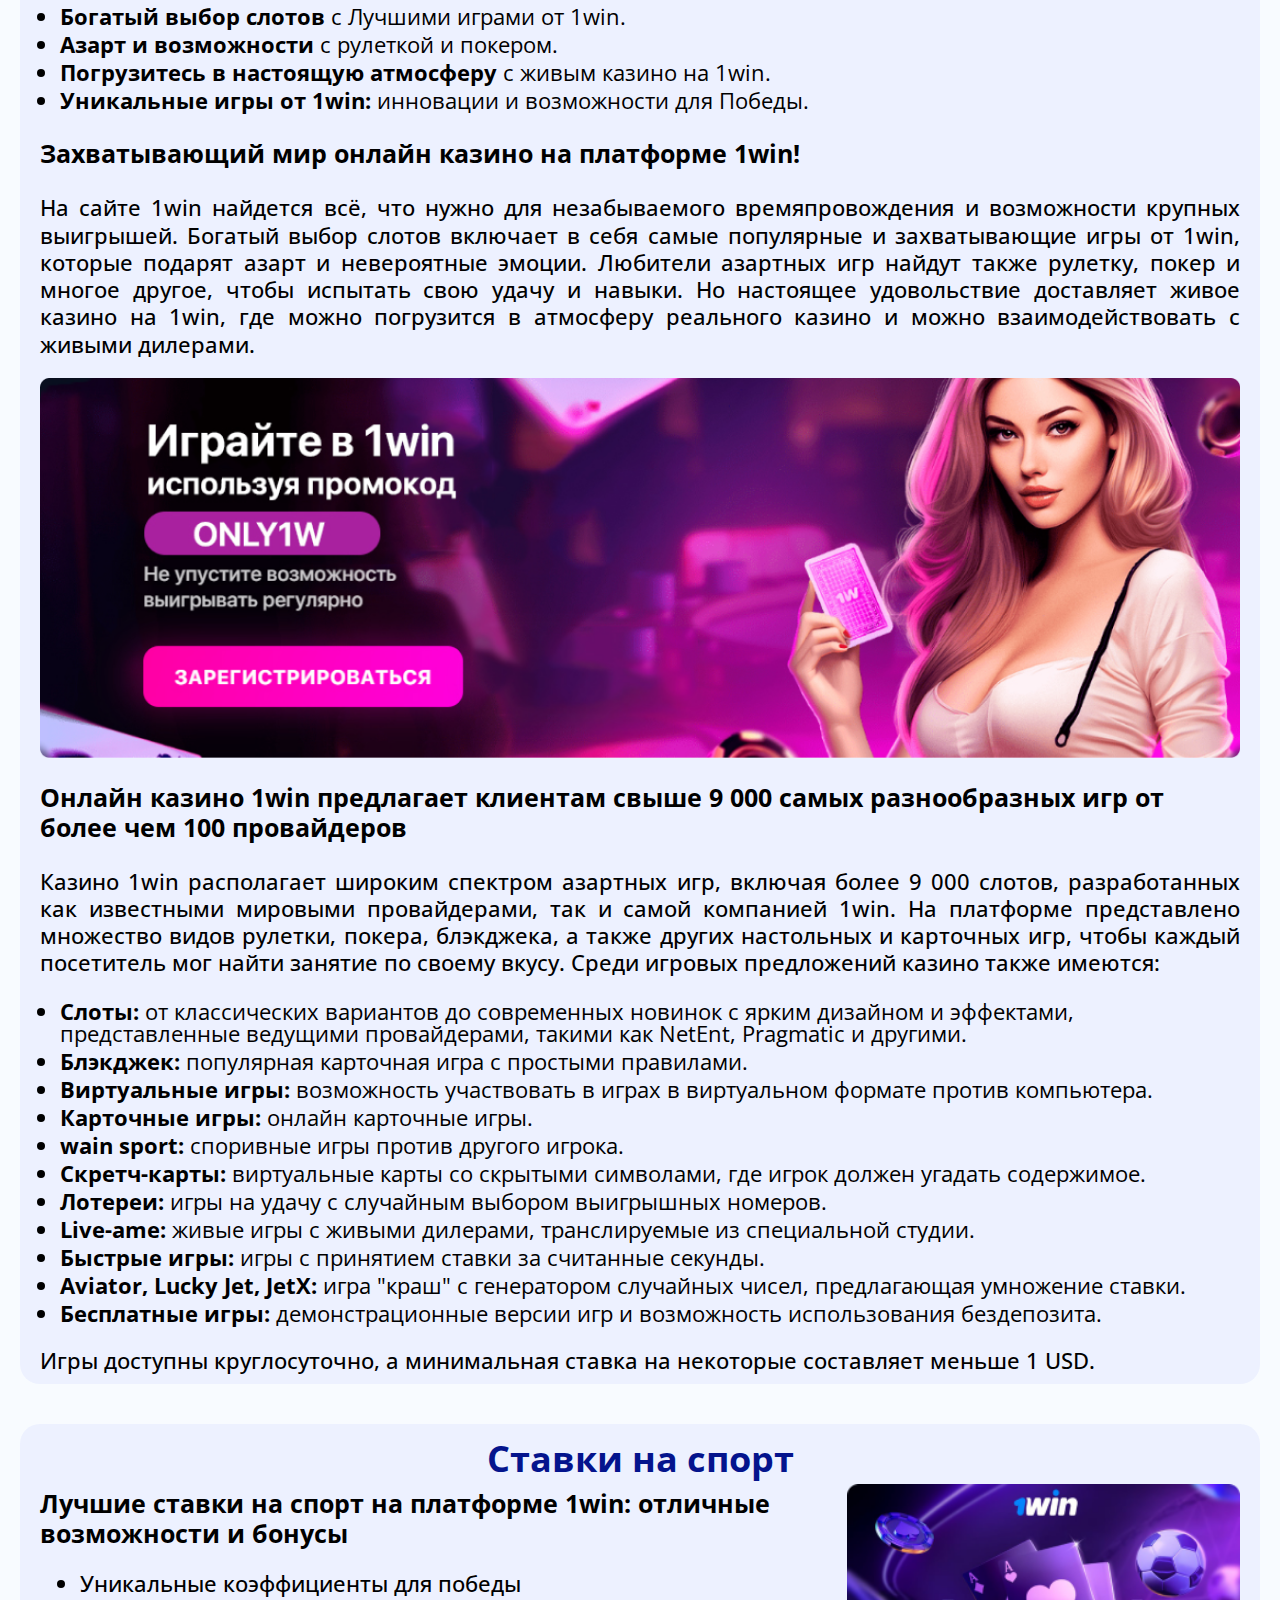
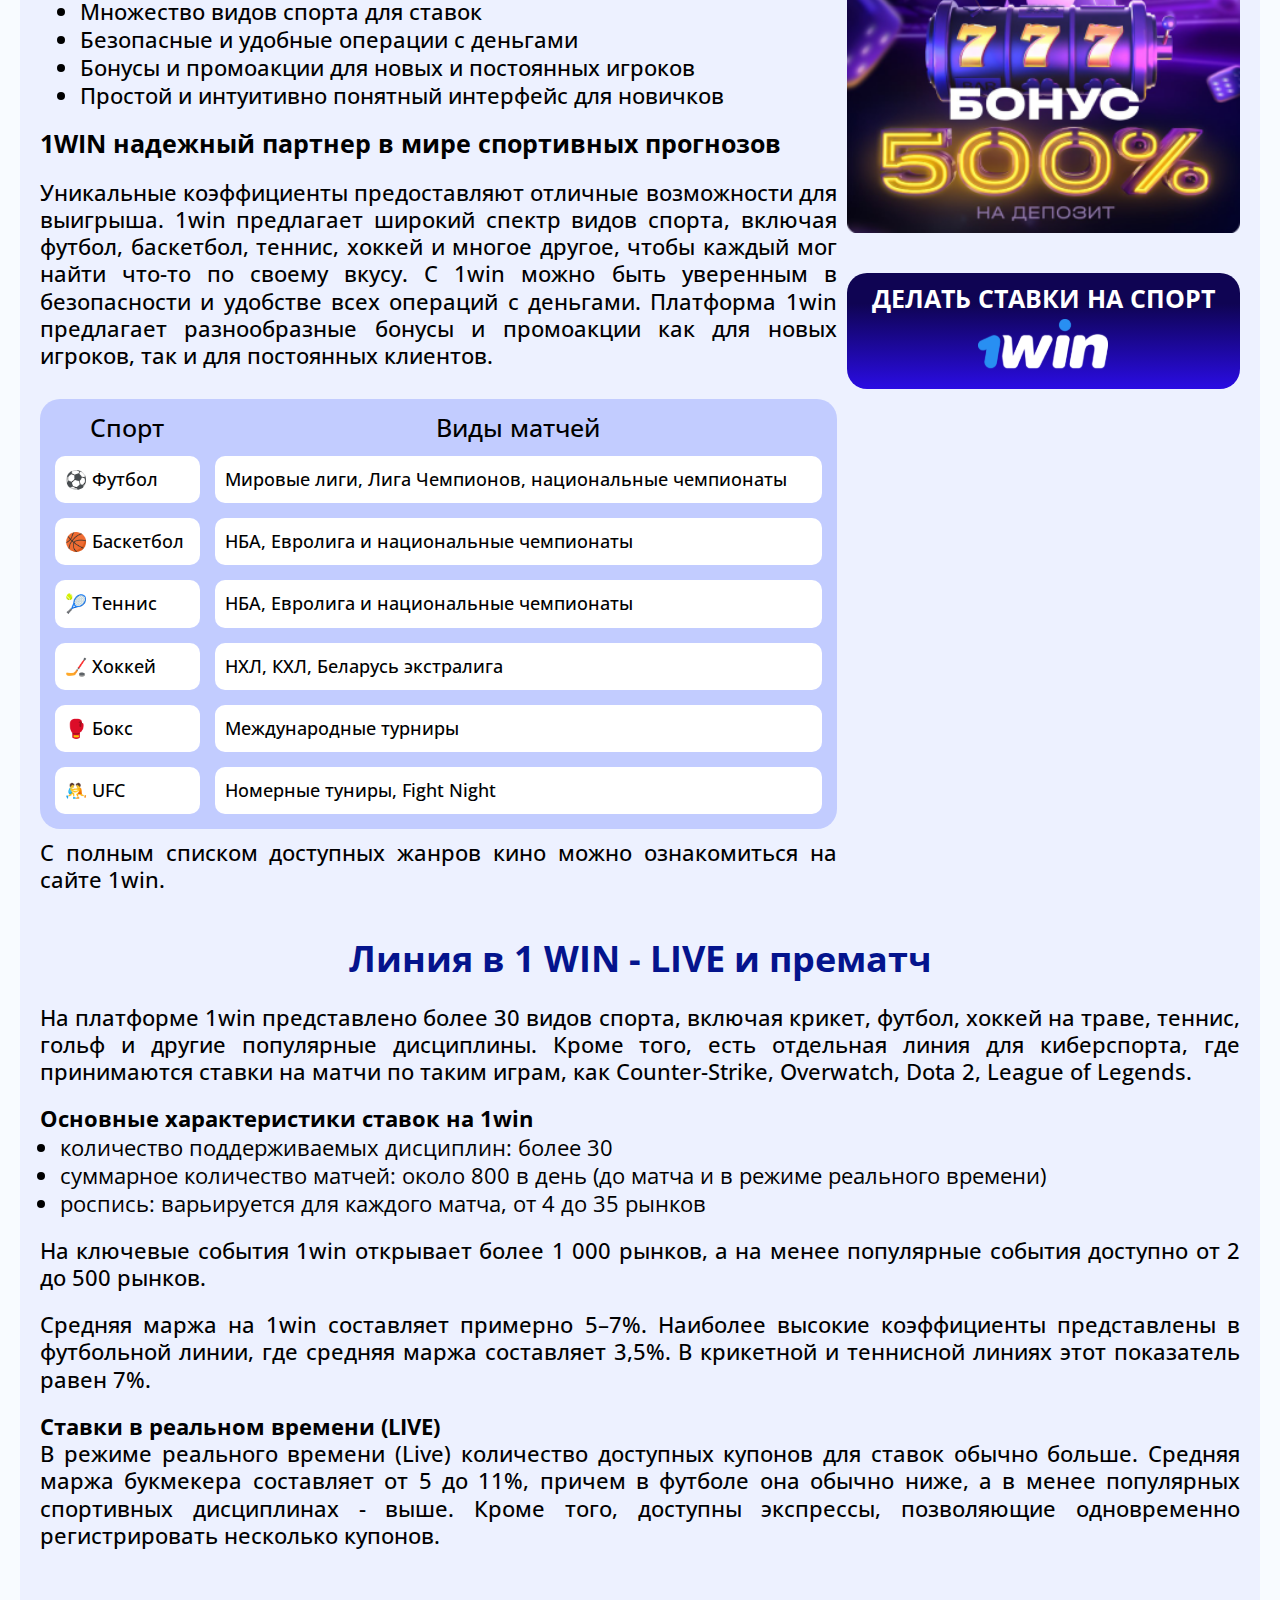
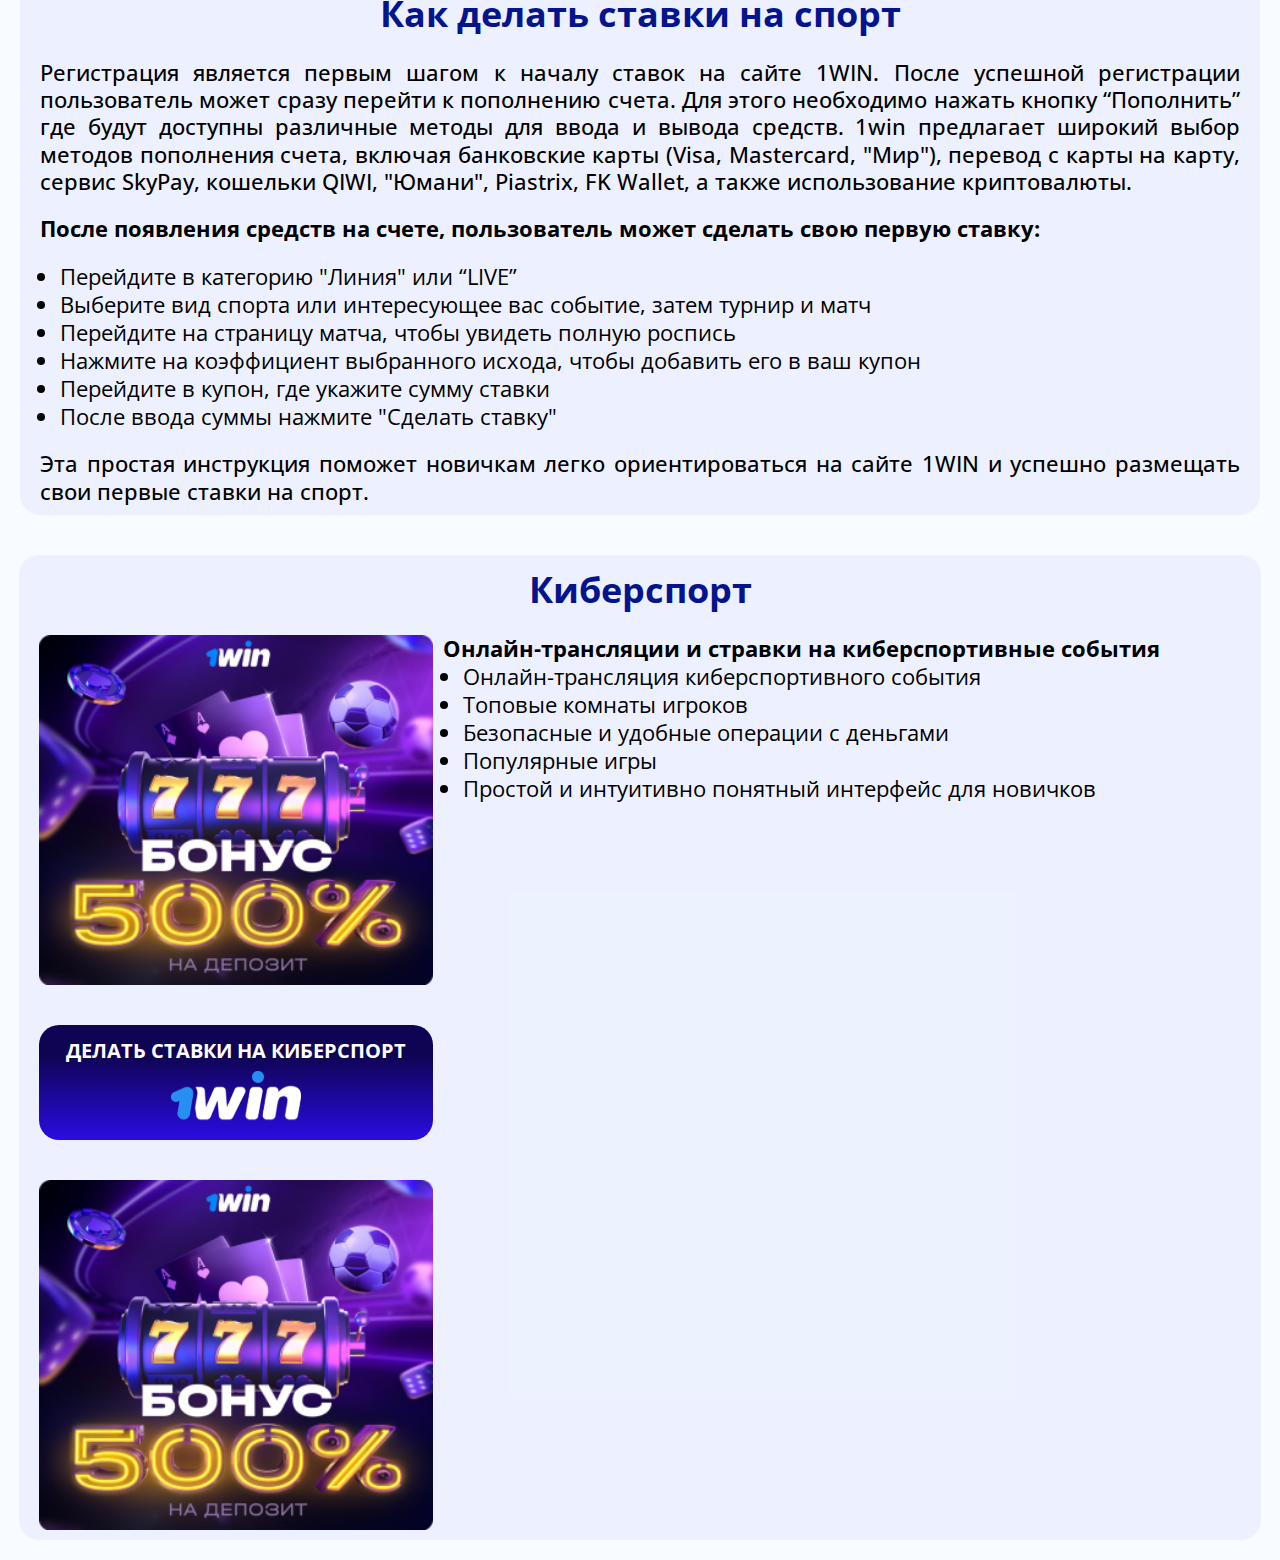
==== commit 1806cfd8: "add cyber" ====
--- a/index.html
+++ b/index.html
@@ -782,8 +782,131 @@
                             и
                             для постоянных клиентов.</p>
                     </section>
+                    <table>
+                        <thead>
+                            <tr>
+                                <th>Спорт</th>
+                                <th>Виды матчей</th>
+                            </tr>
+
+                        </thead>
+                        <tbody>
+                            <tr>
+                                <td>⚽️ Футбол</td>
+                                <td>Мировые лиги, Лига Чемпионов, национальные чемпионаты</td>
+                            </tr>
+                            <tr>
+                                <td>🏀 Баскетбол</td>
+                                <td>НБА, Евролига и национальные чемпионаты</td>
+                            </tr>
+                            <tr>
+                                <td>🎾 Теннис</td>
+                                <td>НБА, Евролига и национальные чемпионаты</td>
+                            </tr>
+                            <tr>
+                                <td>🏒 Хоккей</td>
+                                <td>НХЛ, КХЛ, Беларусь экстралига</td>
+                            </tr>
+                            <tr>
+                                <td>🥊 Бокс</td>
+                                <td>Международные турниры</td>
+                            </tr>
+                            <tr>
+                                <td>🤼 UFC</td>
+                                <td>Номерные туниры, Fight Night</td>
+
+                            </tr>
+                        </tbody>
+                    </table>
+                    <p class="sport_paragraph">С полным списком доступных жанров кино можно ознакомиться на сайте 1win.
                 </div>
-
+                <section class="sport_content">
+                    <h3>Линия в 1 WIN - LIVE и прематч</h3>
+                    <p>На платформе 1win представлено более 30 видов спорта, включая крикет, футбол, хоккей на траве,
+                        теннис, гольф и другие популярные дисциплины. Кроме того, есть отдельная линия для киберспорта,
+                        где принимаются ставки на матчи по таким играм, как Counter-Strike, Overwatch, Dota 2, League of
+                        Legends.</p>
+                    <div>
+                        <p><strong>Основные характеристики ставок на 1win</strong></p>
+                        <ul class="list">
+                            <li>количество поддерживаемых дисциплин: более 30
+                            </li>
+                            <li> суммарное количество матчей: около 800 в день (до матча и в режиме реального времени)
+                            </li>
+                            <li> роспись: варьируется для каждого матча, от 4 до 35 рынков</li>
+                        </ul>
+                    </div>
+
+                    <p> На ключевые события 1win открывает более 1 000 рынков, а на менее популярные события
+                        доступно от
+                        2 до 500 рынков.</p>
+                    <p>
+                        Средняя маржа на 1win составляет примерно 5–7%. Наиболее высокие коэффициенты представлены в
+                        футбольной линии, где средняя маржа составляет 3,5%. В крикетной и теннисной линиях этот
+                        показатель равен 7%.
+                    </p>
+                    <div>
+                        <p><strong>Ставки в реальном времени (LIVE)</strong></p>
+                        <p> В режиме реального времени (Live) количество доступных купонов для ставок обычно больше.
+                            Средняя
+                            маржа букмекера составляет от 5 до 11%, причем в футболе она обычно ниже, а в менее
+                            популярных
+                            спортивных дисциплинах - выше. Кроме того, доступны экспрессы, позволяющие одновременно
+                            регистрировать несколько купонов.
+                        </p>
+                    </div>
+
+                </section>
+                <section class="sport_content">
+                    <h3>Как делать ставки на спорт</h3>
+                    <p>Регистрация является первым шагом к началу ставок на сайте 1WIN. После успешной регистрации
+                        пользователь может сразу перейти к пополнению счета. Для этого необходимо нажать кнопку
+                        “Пополнить” где будут доступны различные методы для ввода и вывода средств. 1win предлагает
+                        широкий выбор методов пополнения счета, включая банковские карты (Visa, Mastercard, "Мир"),
+                        перевод с карты на карту, сервис SkyPay, кошельки QIWI, "Юмани", Piastrix, FK Wallet, а также
+                        использование криптовалюты. </p>
+                    <p><strong>После появления средств на счете, пользователь может сделать свою
+                            первую ставку:</strong></p>
+                    <ul class="list">
+                        <li> Перейдите в категорию "Линия" или “LIVE” </li>
+                        <li> Выберите вид спорта или интересующее вас
+                            событие, затем турнир и матч </li>
+                        <li>Перейдите на страницу матча, чтобы увидеть полную роспись</li>
+                        <li> Нажмите
+                            на коэффициент выбранного исхода, чтобы добавить его в ваш купон</li>
+                        <li>Перейдите в купон, где укажите
+                            сумму ставки</li>
+                        <li> После ввода суммы нажмите "Сделать ставку"</li>
+                    </ul>
+                    <p>Эта простая инструкция поможет новичкам
+                        легко ориентироваться на сайте 1WIN и успешно размещать свои первые ставки на спорт.</p>
+                </section>
+            </section>
+            <section class="cyber content">
+                <h3>Киберспорт</h3>
+                <section class="content_grid">
+                    <section class="advertising cinema_advertising" data-link="getLink">
+                        <img src="./img/about_table_img.png" alt="">
+
+                        <section class="link_site about_table">
+                            <h4>ДЕЛАТЬ СТАВКИ НА КИБЕРСПОРТ</h4>
+                            <img src="./img/logo1.svg" alt="">
+                        </section>
+                        <img src="./img/about_table_img.png" alt="">
+                    </section>
+                    <div class="cyber_desc">
+                        <p><strong>Онлайн-трансляции и стравки на киберспортивные события</strong>
+                        </p>
+                        <ul class="list">
+                            <li>Онлайн-трансляция киберспортивного события</li>
+                            <li> Топовые комнаты игроков</li>
+                            <li> Безопасные и удобные операции с деньгами</li>
+                            <li>Популярные игры</li>
+                            <li> Простой и
+                                интуитивно понятный интерфейс для новичков</li>
+                        </ul>
+                    </div>
+                </section>
             </section>
     </div>
     </main>
--- a/css/index.css
+++ b/css/index.css
@@ -552,6 +552,10 @@
     grid-column: 1/2;
 }
 
+.cinema_advertising h4 {
+    font-size: clamp(14px, 2.3vw, 30px);
+}
+
 .cinema_desc {
     grid-column: 2/4;
     display: flex;
@@ -586,7 +590,7 @@
 
 }
 
-.list{
+.list {
     padding: 0 20px;
 
 }
@@ -596,14 +600,42 @@
     font-size: clamp(10px, 2vw, 22px);
     padding: 3px 0;
 }
+
 .sport {
     padding: 10px 20px;
     margin: 20px;
     background: #C2CCFF33;
     border-radius: 20px;
 }
-.sport h4{
+
+.sport h4 {
     font-size: clamp(14px, 2vw, 25px);
+}
+
+.sport td {
+    width: auto;
+    font-size: clamp(8px, 1.4vw, 20px);
+}
+
+.sport_paragraph {
+    grid-row: 3 / 4;
+    grid-column: 1 / 3;
+}
+
+.sport_content {
+    display: flex;
+    flex-direction: column;
+    gap: 20px;
+    margin-top: 40px;
+}
+.cyber{
+    width: 97%;
+}
+.cyber h4 {
+    font-size: clamp(10px, 1.6vw, 22px);
+}
+.cyber_desc{
+    grid-column: 2/4;
 }
 .burger {
     display: none;
@@ -838,6 +870,16 @@
         grid-column: 1/4;
     }
 
+    .sport td {
+        font-size: clamp(4px, 1.8vw, 20px);
+    }
+
+    .sport_paragraph {
+        grid-column: 1 / 2;
+        grid-row: 4 / 5;
+    }
+
+
 }
 
 @media (max-width: 800px) {
@@ -1007,6 +1049,7 @@
 
     .list_about_desc {
         grid-row: 2/3;
+        grid-column: 1/2;
     }
 
     table {
@@ -1063,8 +1106,17 @@
     .online_casino {
         margin: 5px;
     }
-    .list{
+
+    .list {
         padding: 0 20px;
+    }
+
+    .sport h4 {
+        font-size: clamp(6px, 2.4vw, 13px);
+    }
+
+    .cyber h4 {
+        font-size: clamp(10px, 1.6vw, 22px);
     }
 }
 
@@ -1088,6 +1140,10 @@
         height: 45px;
     }
 
+    table {
+        border-spacing: 5px;
+    }
+
     .logo {
         width: 100px;
     }
@@ -1145,6 +1201,10 @@
         height: 70%;
     }
 
+    .about {
+        padding: 10px;
+    }
+
     .menu_content a {
 
         padding: 5px 10px;
@@ -1160,7 +1220,7 @@
     }
 
     .content {
-        padding: 0 5px;
+        padding: 10px;
     }
 
     .advertising h3 {
@@ -1180,8 +1240,18 @@
     .trade h4 {
         font-size: clamp(8px, 2.8vw, 25px);
     }
-    .online_casino{
+
+    .online_casino {
         gap: 5px;
+    }
+
+    .sport table {
+        padding: 5px;
+    }
+
+    .sport td {
+        font-size: clamp(4px, 1.580vw, 20px);
+        padding: 0 2px;
     }
 }
 
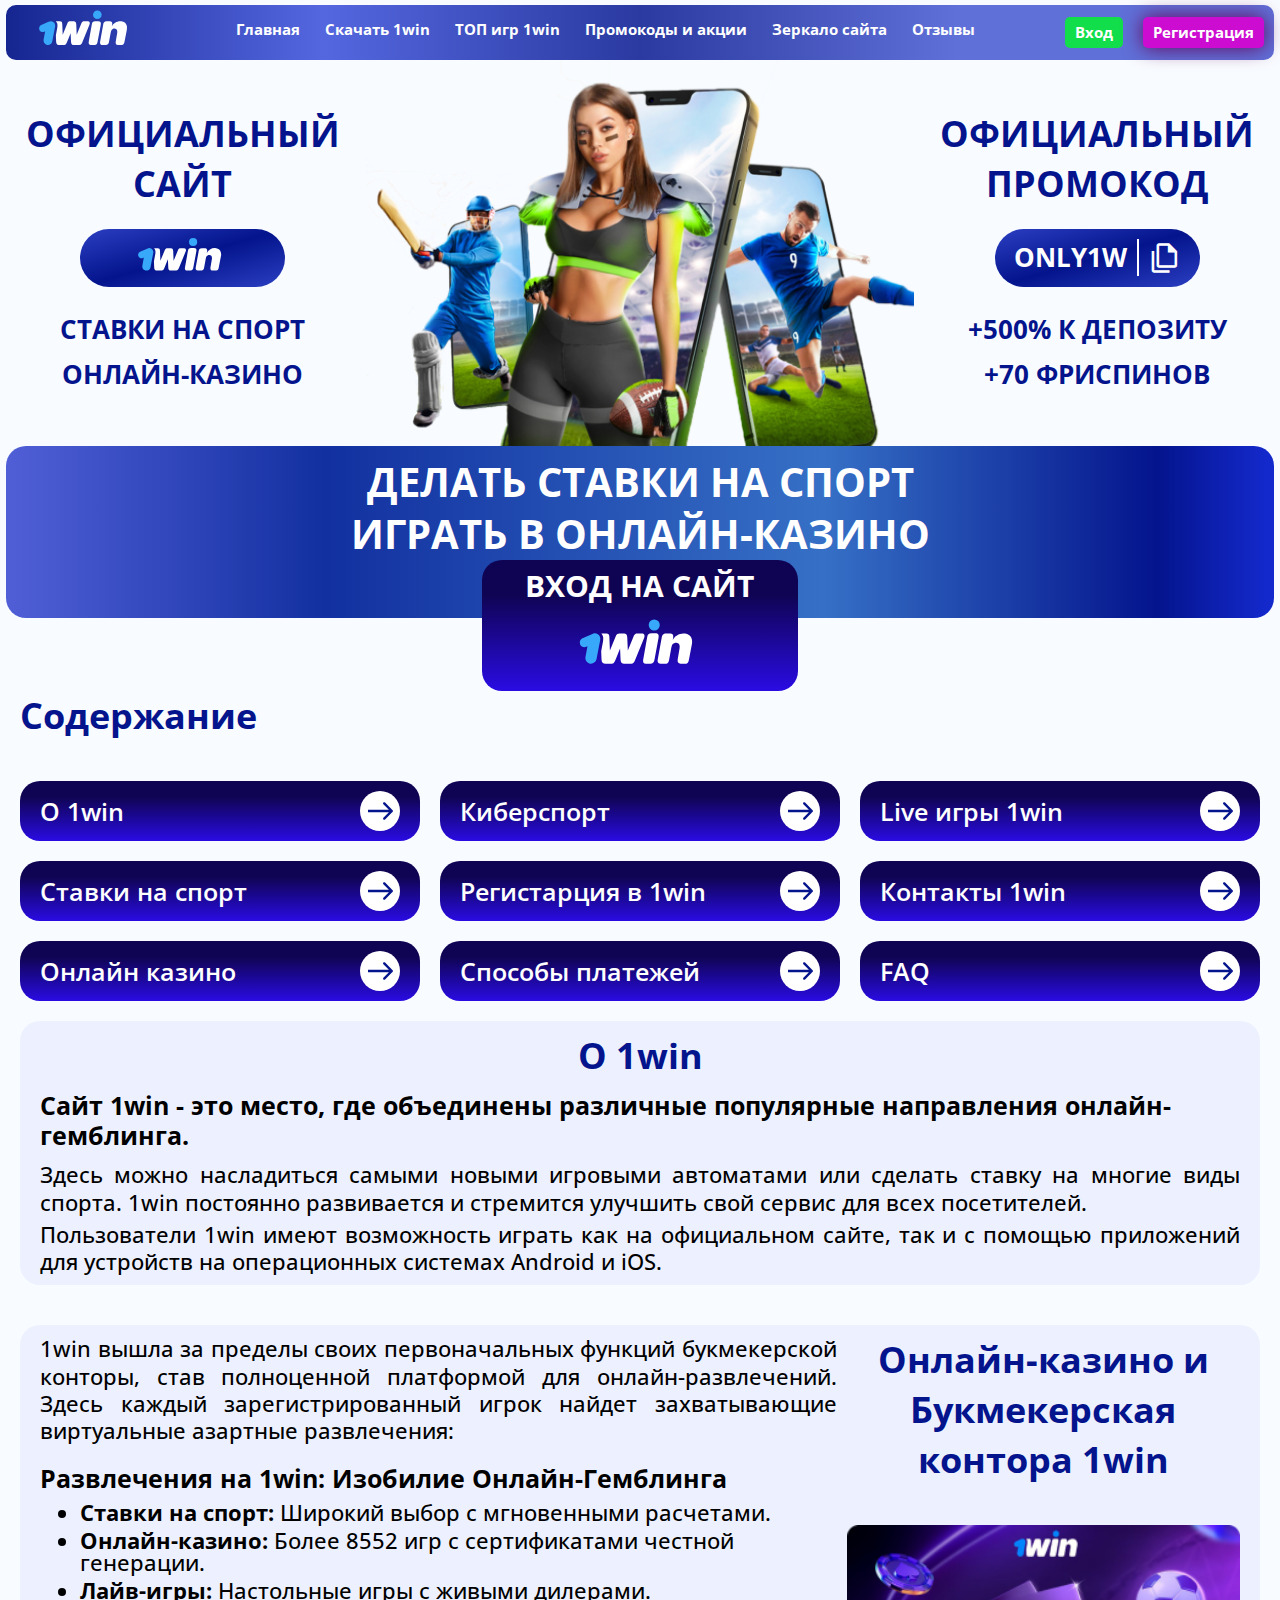
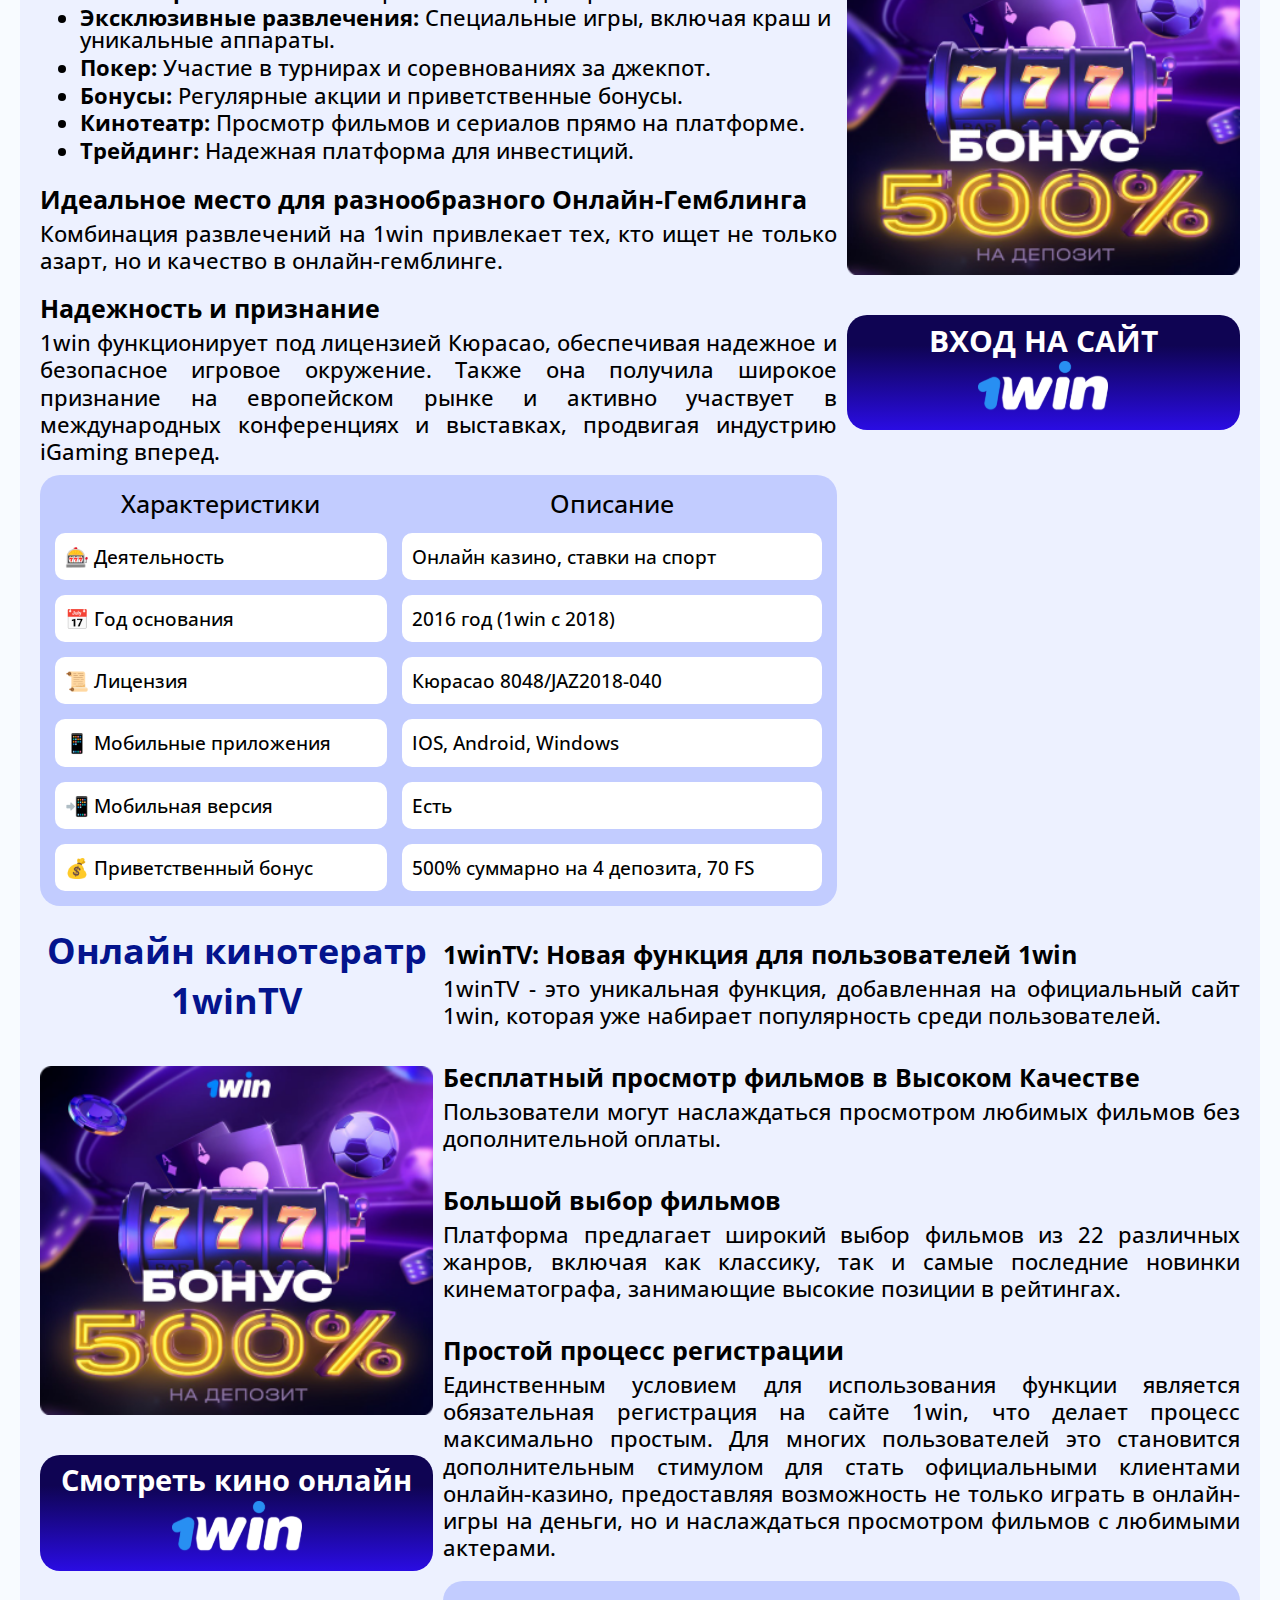
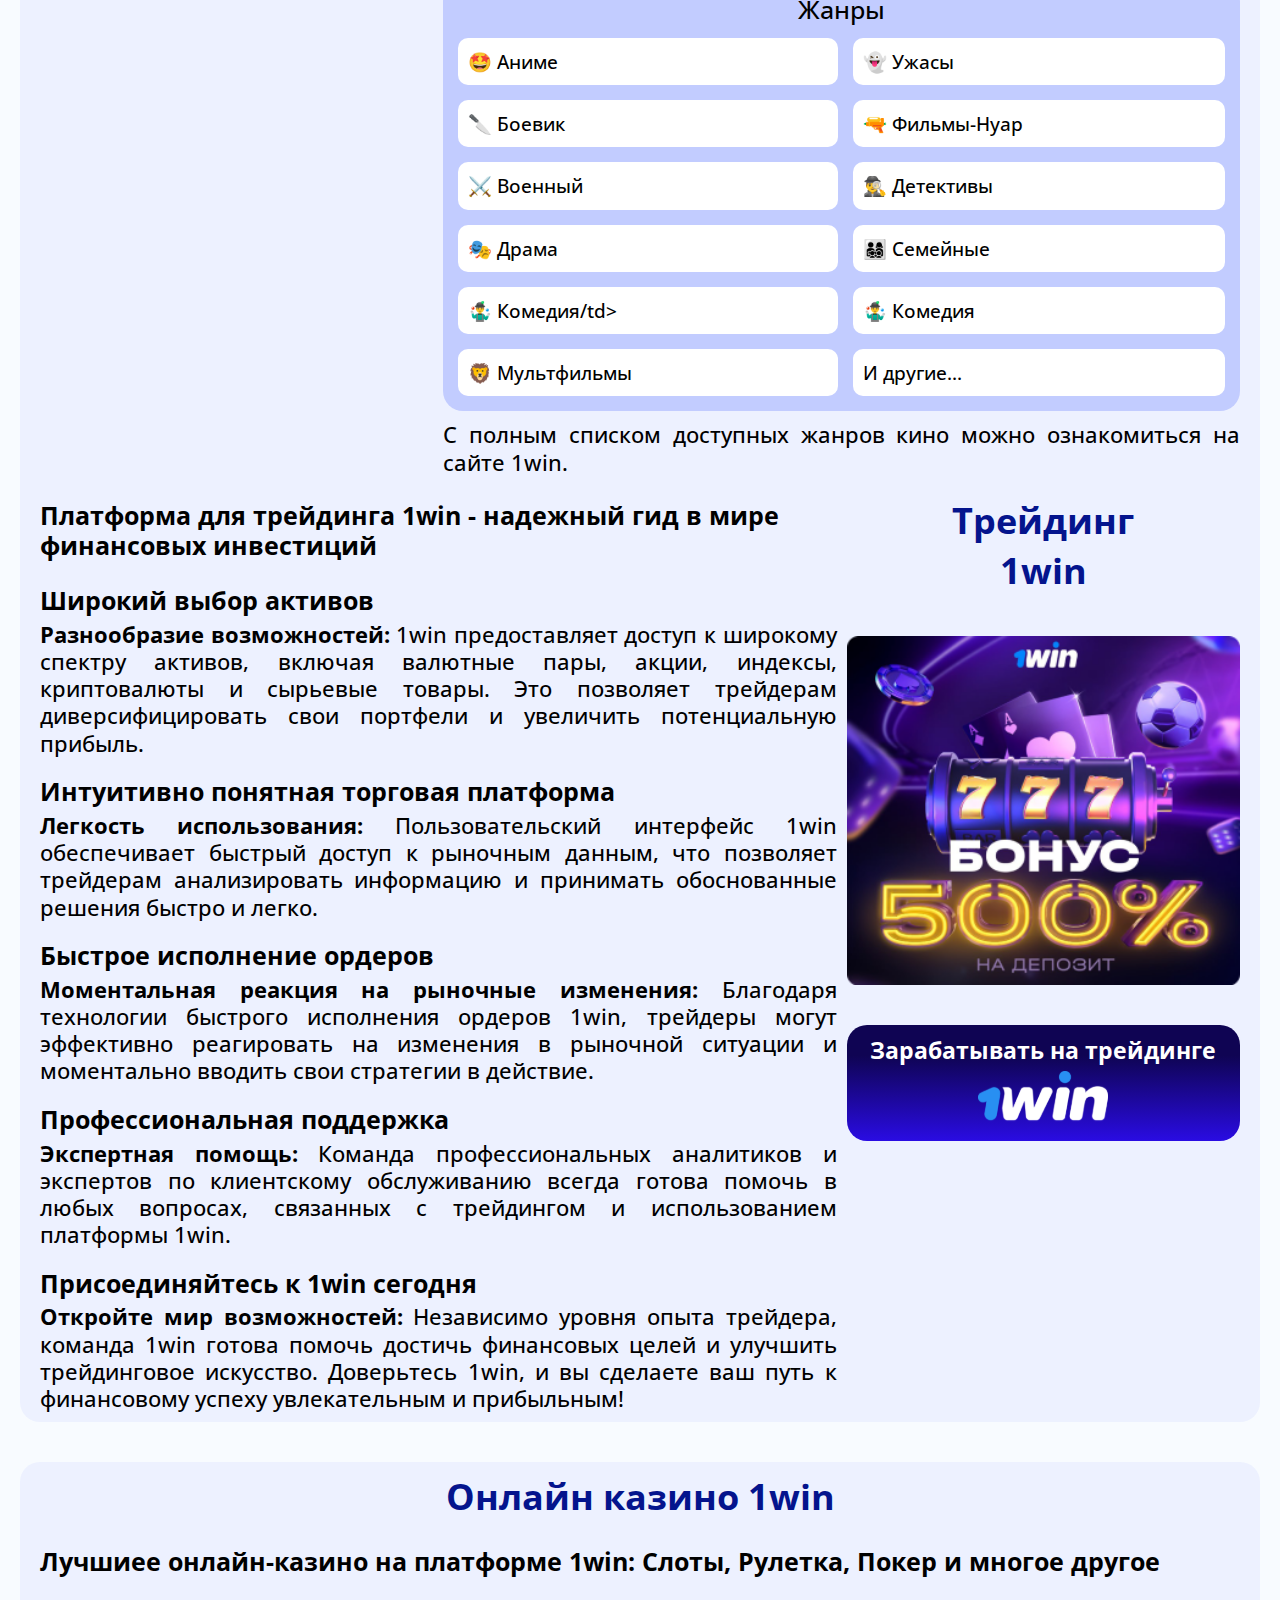
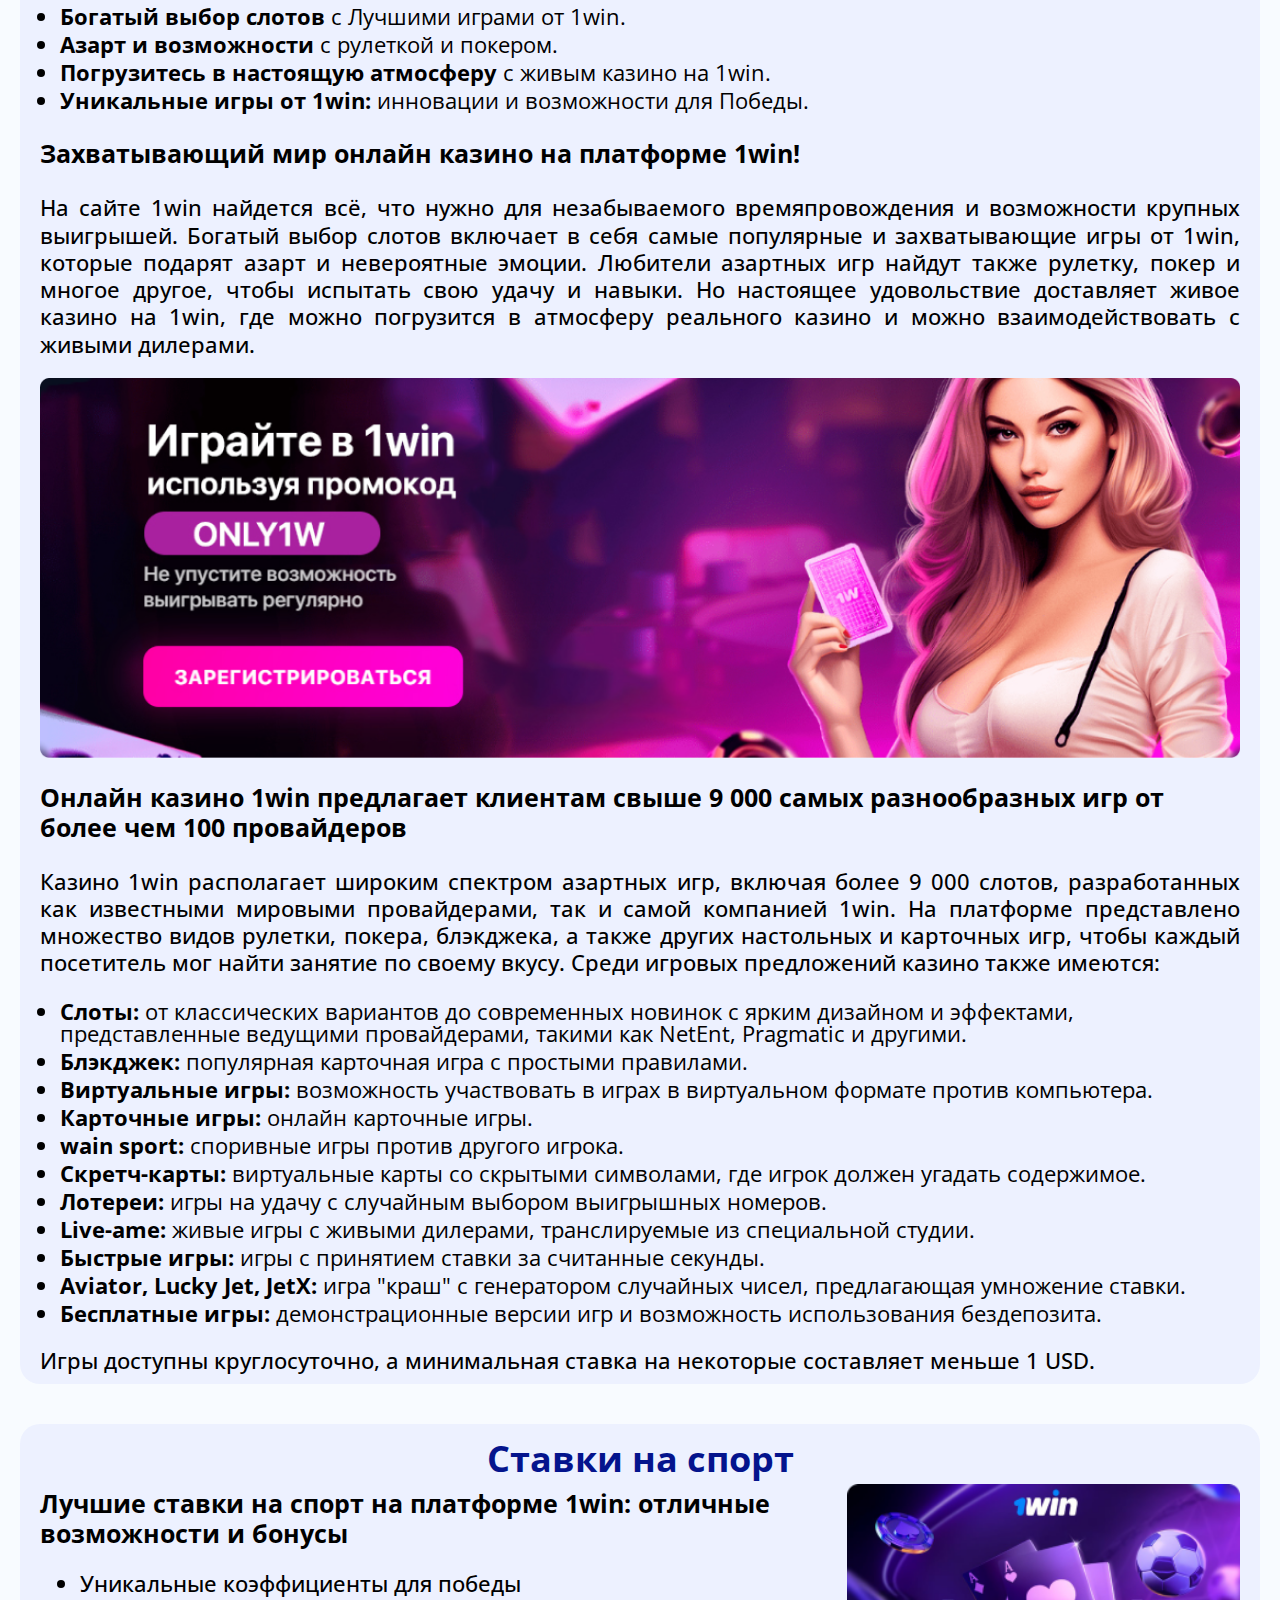
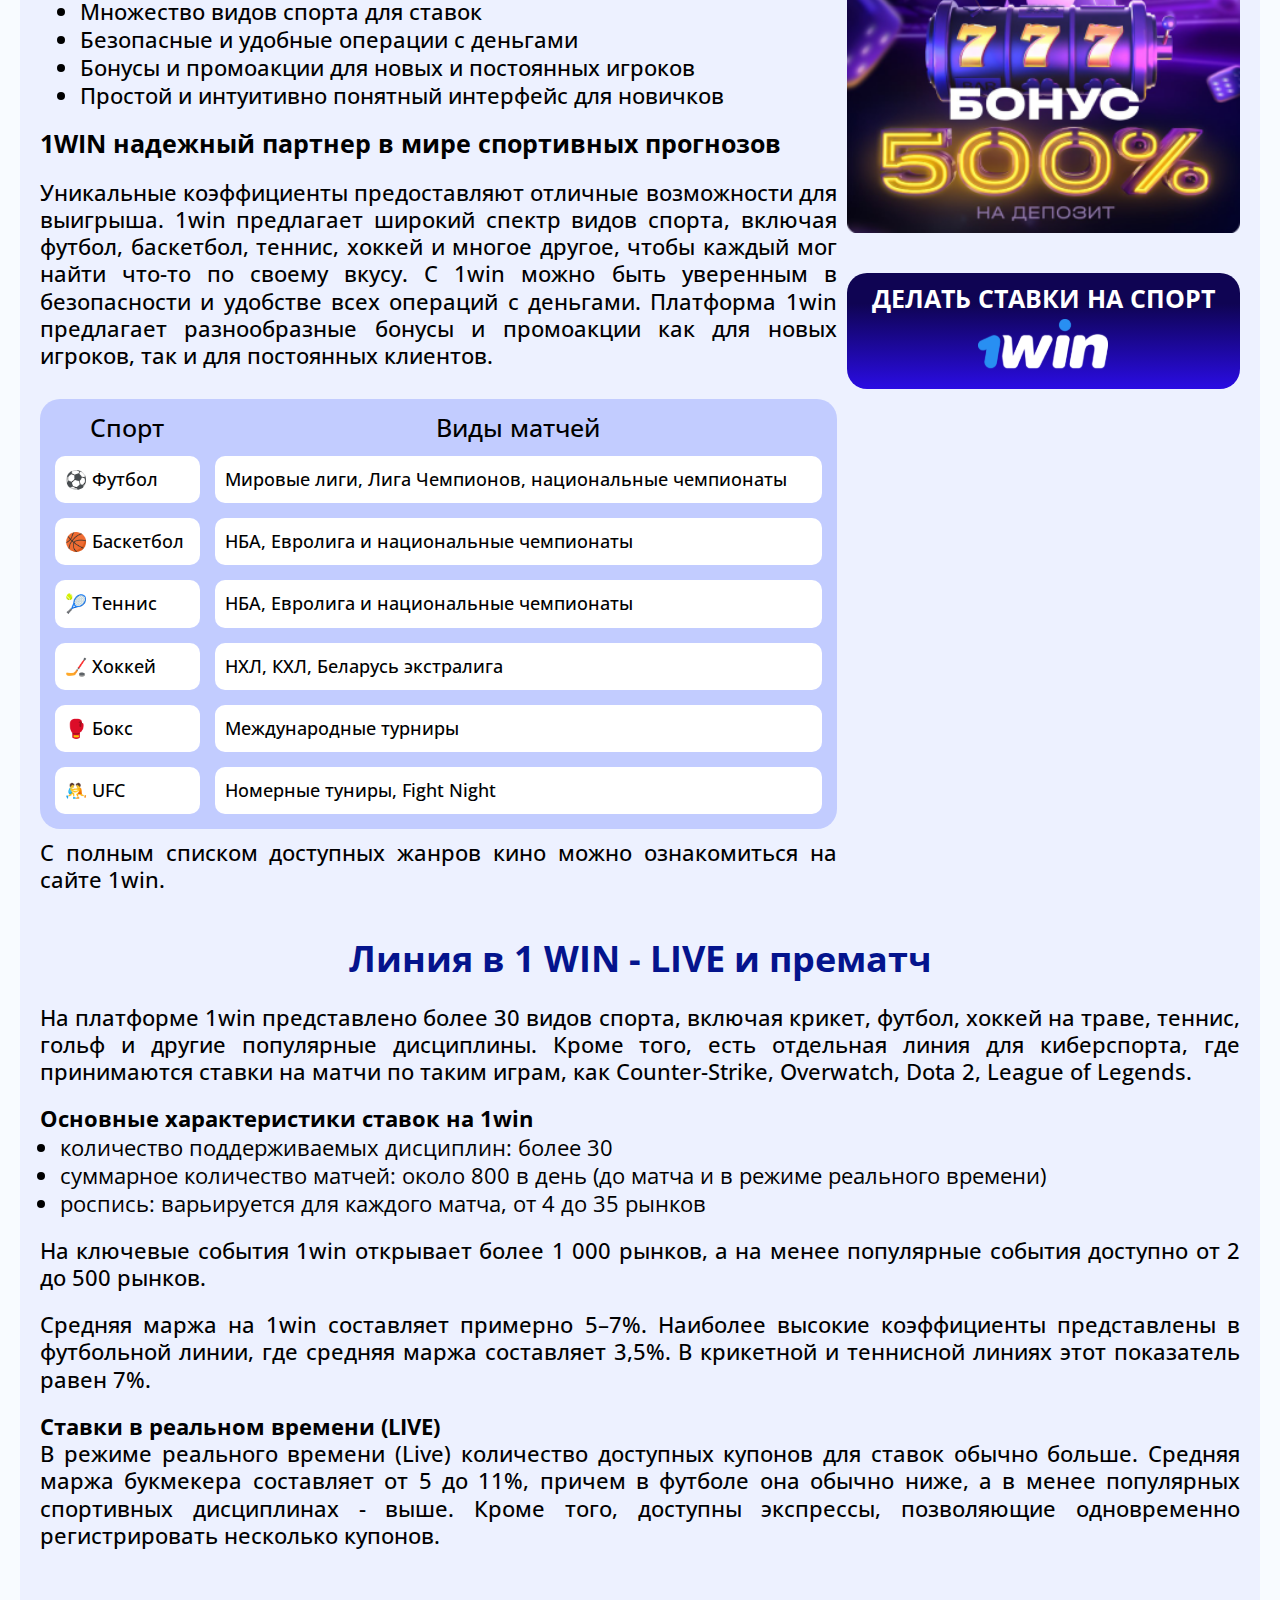
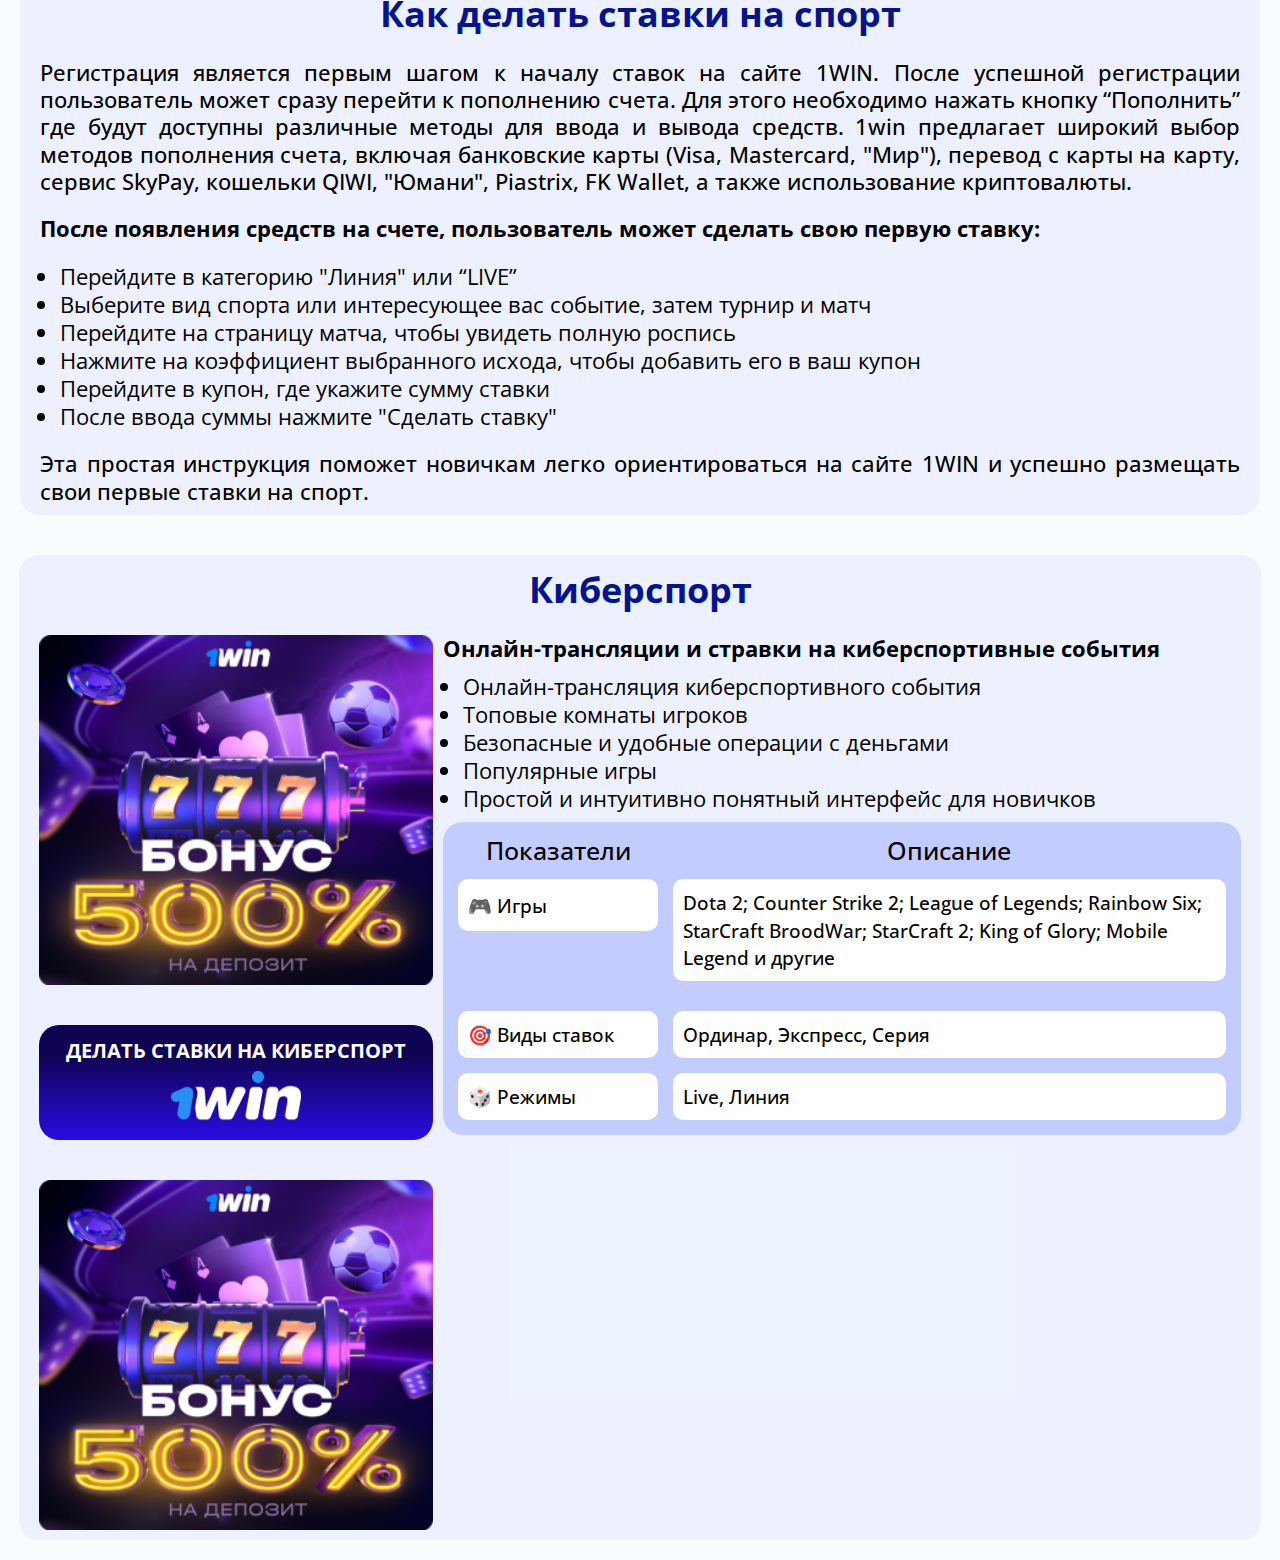
==== commit 39f0defc: "fix table cyber section" ====
--- a/index.html
+++ b/index.html
@@ -905,7 +905,31 @@
                             <li> Простой и
                                 интуитивно понятный интерфейс для новичков</li>
                         </ul>
+                        <table>
+                            <thead>
+                                <th>Показатели</th>
+                                <th>Описание</th>
+                            </thead>
+                            <tbody>
+                                <tr>
+                                    <td>🎮 Игры</td>
+                                    <td rowspan="2">Dota 2; Counter Strike 2; League of Legends; Rainbow Six; StarCraft BroodWar;
+                                        StarCraft 2; King of Glory; Mobile Legend и другие</td>
+                                </tr>
+                                <tr id="cyber_tr"></tr>
+                                <tr></tr>
+                                <tr>
+                                    <td id="cyber_td" style="width: 200px">🎯️ Виды ставок</td>
+                                    <td>Ординар, Экспресс, Серия</td>
+                                </tr>
+                                <tr>
+                                    <td>🎲️   Режимы</td>
+                                    <td>Live, Линия</td>
+                                </tr>
+                            </tbody>
+                        </table>
                     </div>
+
                 </section>
             </section>
     </div>
--- a/css/index.css
+++ b/css/index.css
@@ -534,7 +534,7 @@
     line-height: 27.24px;
     background: #fff;
     border-radius: 10px;
-    width: 50%;
+
 }
 
 
@@ -628,15 +628,27 @@
     gap: 20px;
     margin-top: 40px;
 }
-.cyber{
+
+.cyber {
     width: 97%;
 }
+
 .cyber h4 {
     font-size: clamp(10px, 1.6vw, 22px);
 }
-.cyber_desc{
+
+.cyber_desc {
     grid-column: 2/4;
-}
+    display: flex;
+    flex-direction: column;
+    gap: 10px;
+}
+
+.cyber_desc table {
+    height: auto;
+}
+
+
 .burger {
     display: none;
 }
@@ -860,6 +872,7 @@
 
     .cinema table {
         grid-column: 1/4;
+        padding: 5px;
     }
 
     .cinema td {
@@ -875,10 +888,9 @@
     }
 
     .sport_paragraph {
-        grid-column: 1 / 2;
-        grid-row: 4 / 5;
-    }
-
+        grid-column: 1 / 4;
+        grid-row: 3 / 4;
+    }
 
 }
 
@@ -1058,6 +1070,7 @@
 
     td {
         padding: 5px;
+        line-height: 17px;
     }
 
     th {
@@ -1078,6 +1091,7 @@
 
     table {
         grid-column: 1/2;
+        padding: 5px;
     }
 
     .cinema_desc {
@@ -1111,12 +1125,32 @@
         padding: 0 20px;
     }
 
+    .sport {
+        margin: 5px;
+    }
+
+
+
     .sport h4 {
         font-size: clamp(6px, 2.4vw, 13px);
     }
 
+    .sport_paragraph {
+        grid-column: 1 / 2;
+        grid-row: 4 / 5;
+    }
+
+    /* .sport td {
+        font-size: clamp(4px, 1.7vw, 20px);
+    } */
+
     .cyber h4 {
-        font-size: clamp(10px, 1.6vw, 22px);
+        font-size: clamp(10px, 1.3vw, 22px);
+    }
+
+    .cyber_desc {
+        grid-row: 2 / 3;
+        grid-column: 1 / 2;
     }
 }
 
@@ -1232,9 +1266,9 @@
     }
 
     td {
-        padding: 0 5px;
+        padding: 5px;
         font-size: clamp(5px, 1.8vw, 20px);
-        line-height: 16px;
+        line-height: 12px;
     }
 
     .trade h4 {
@@ -1251,7 +1285,7 @@
 
     .sport td {
         font-size: clamp(4px, 1.580vw, 20px);
-        padding: 0 2px;
+
     }
 }
 
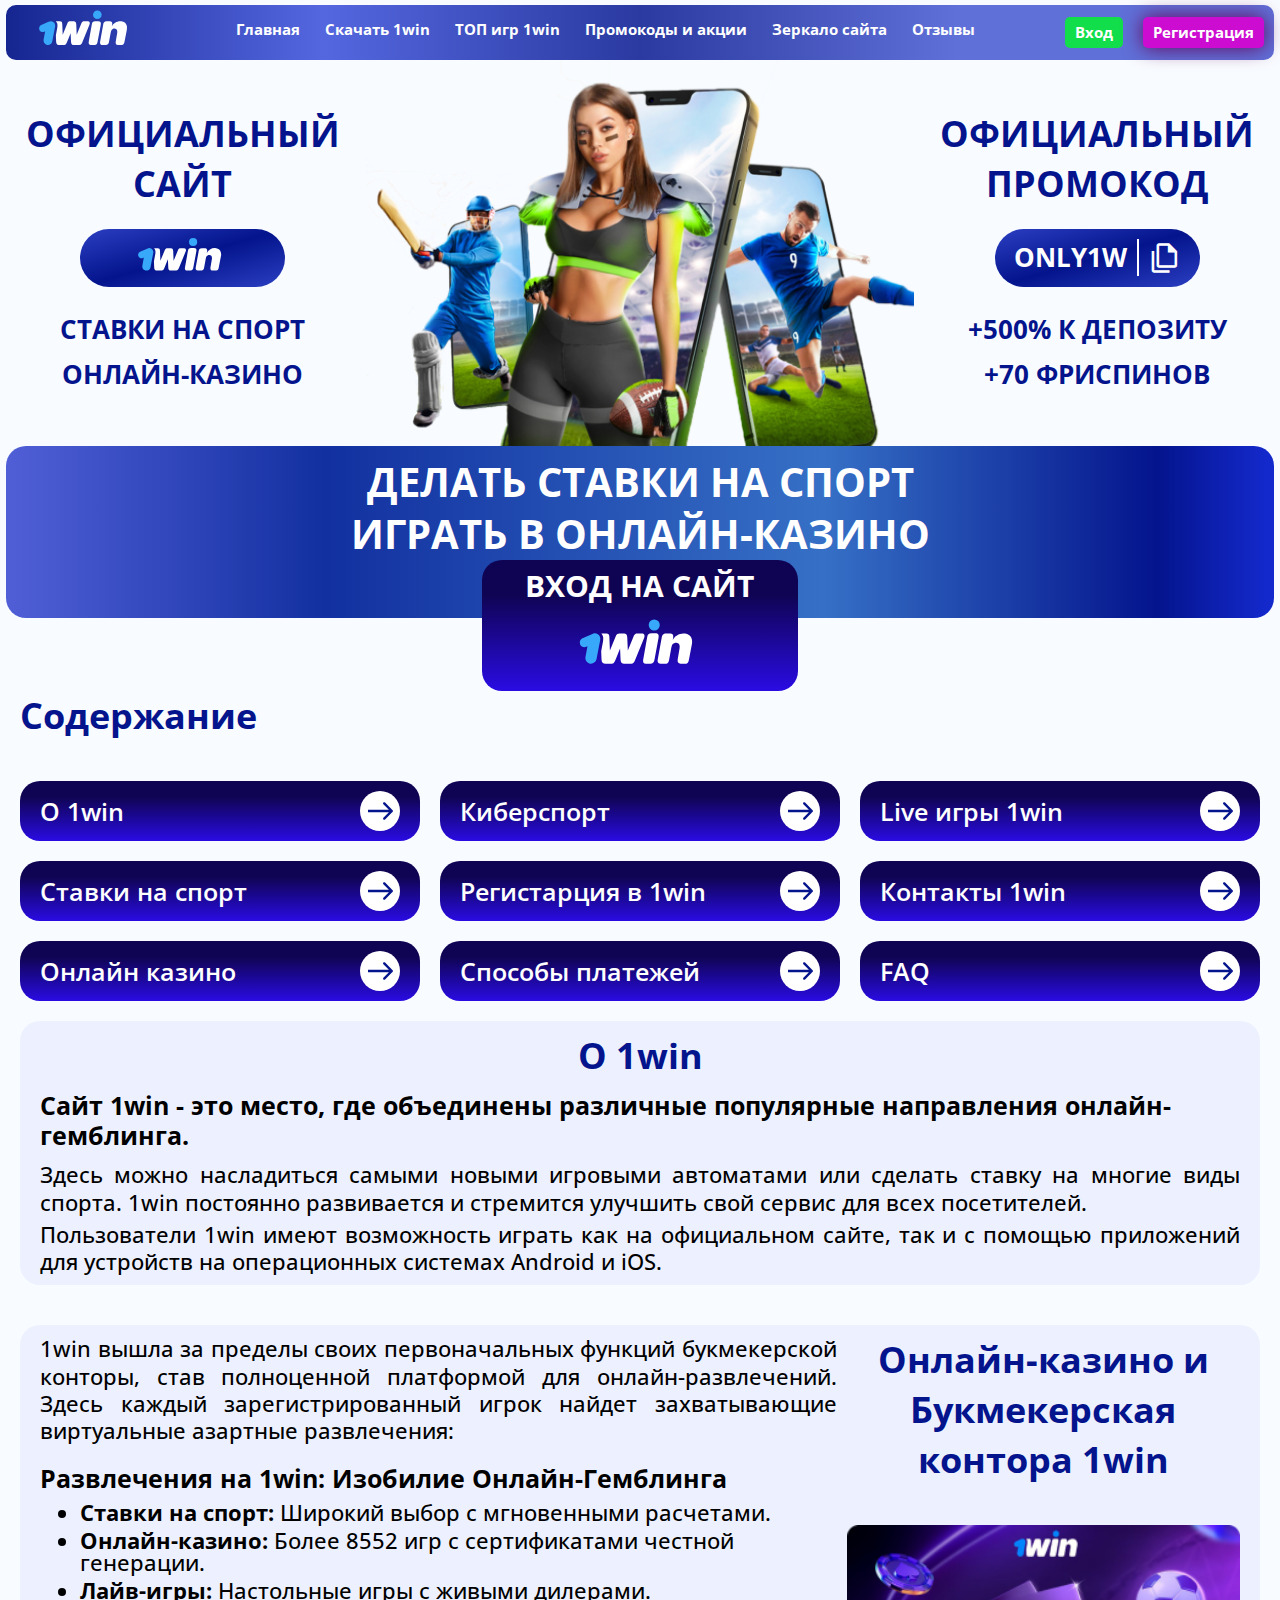
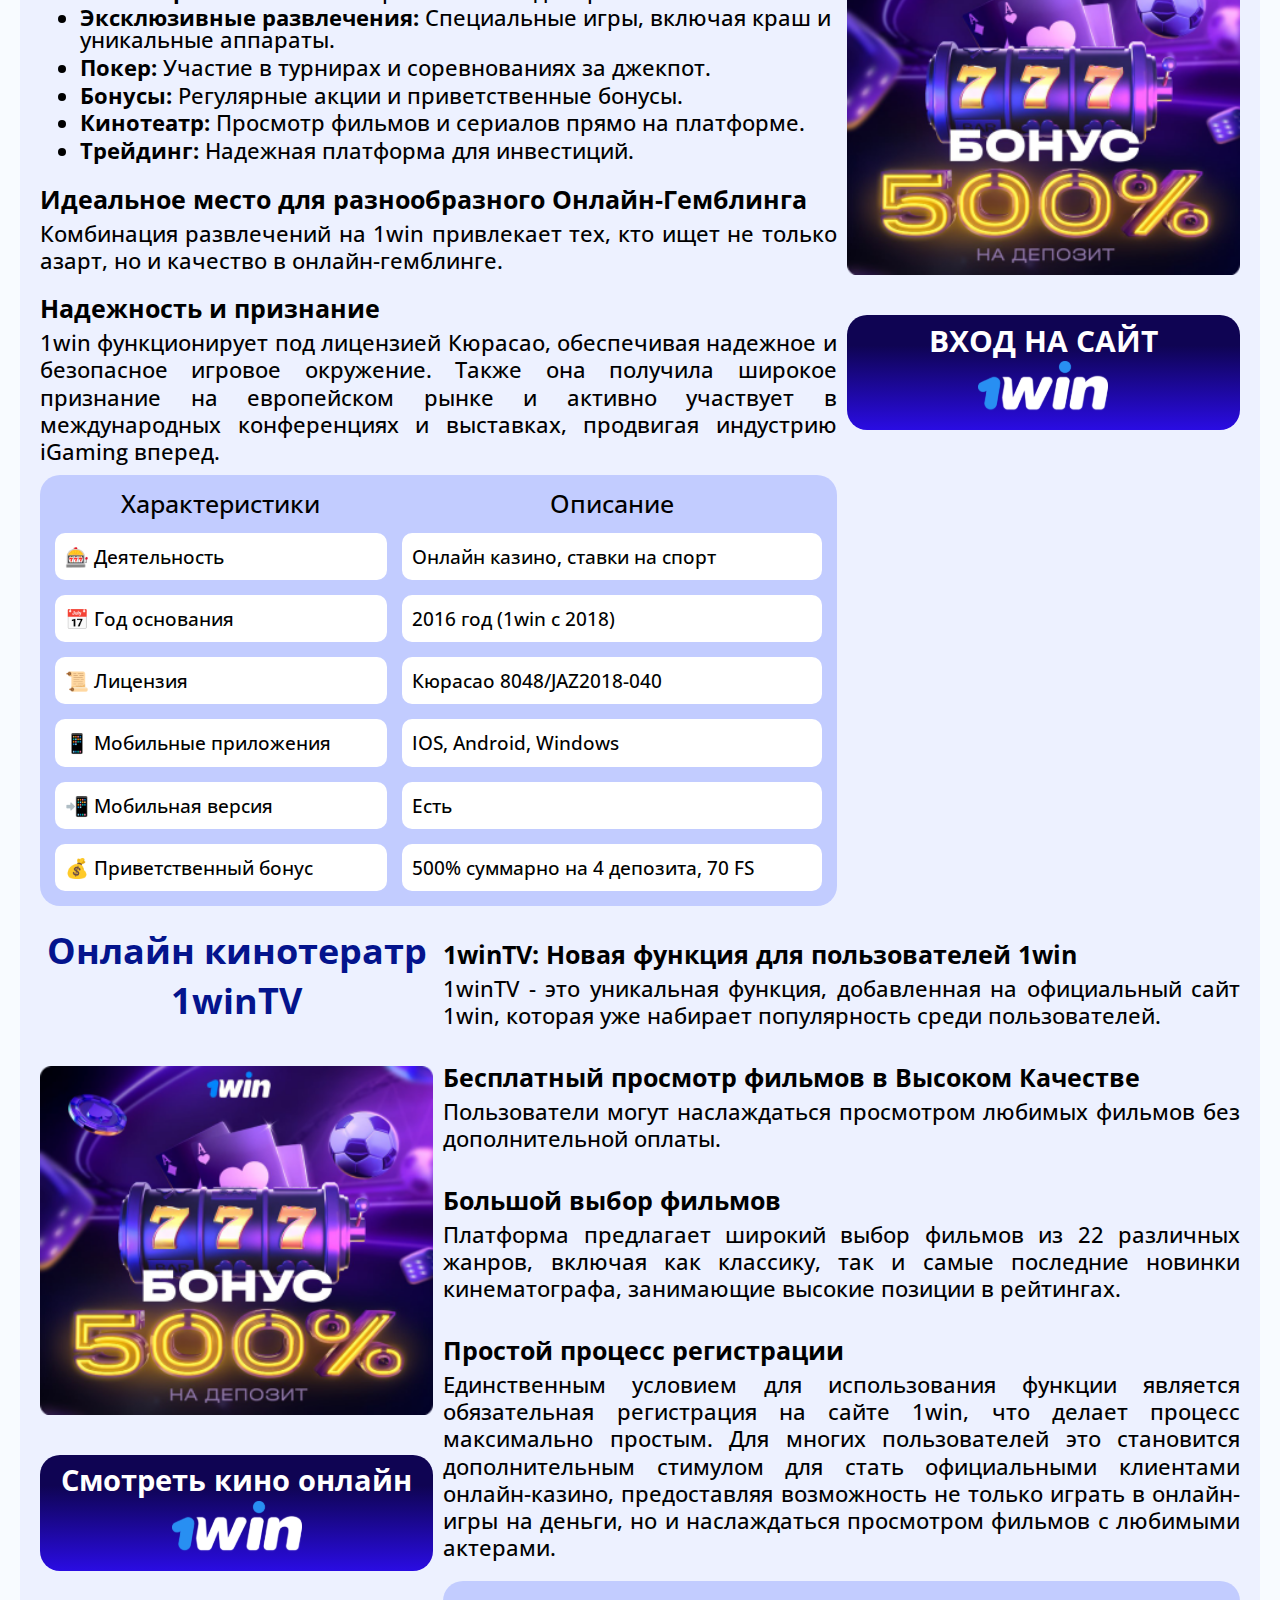
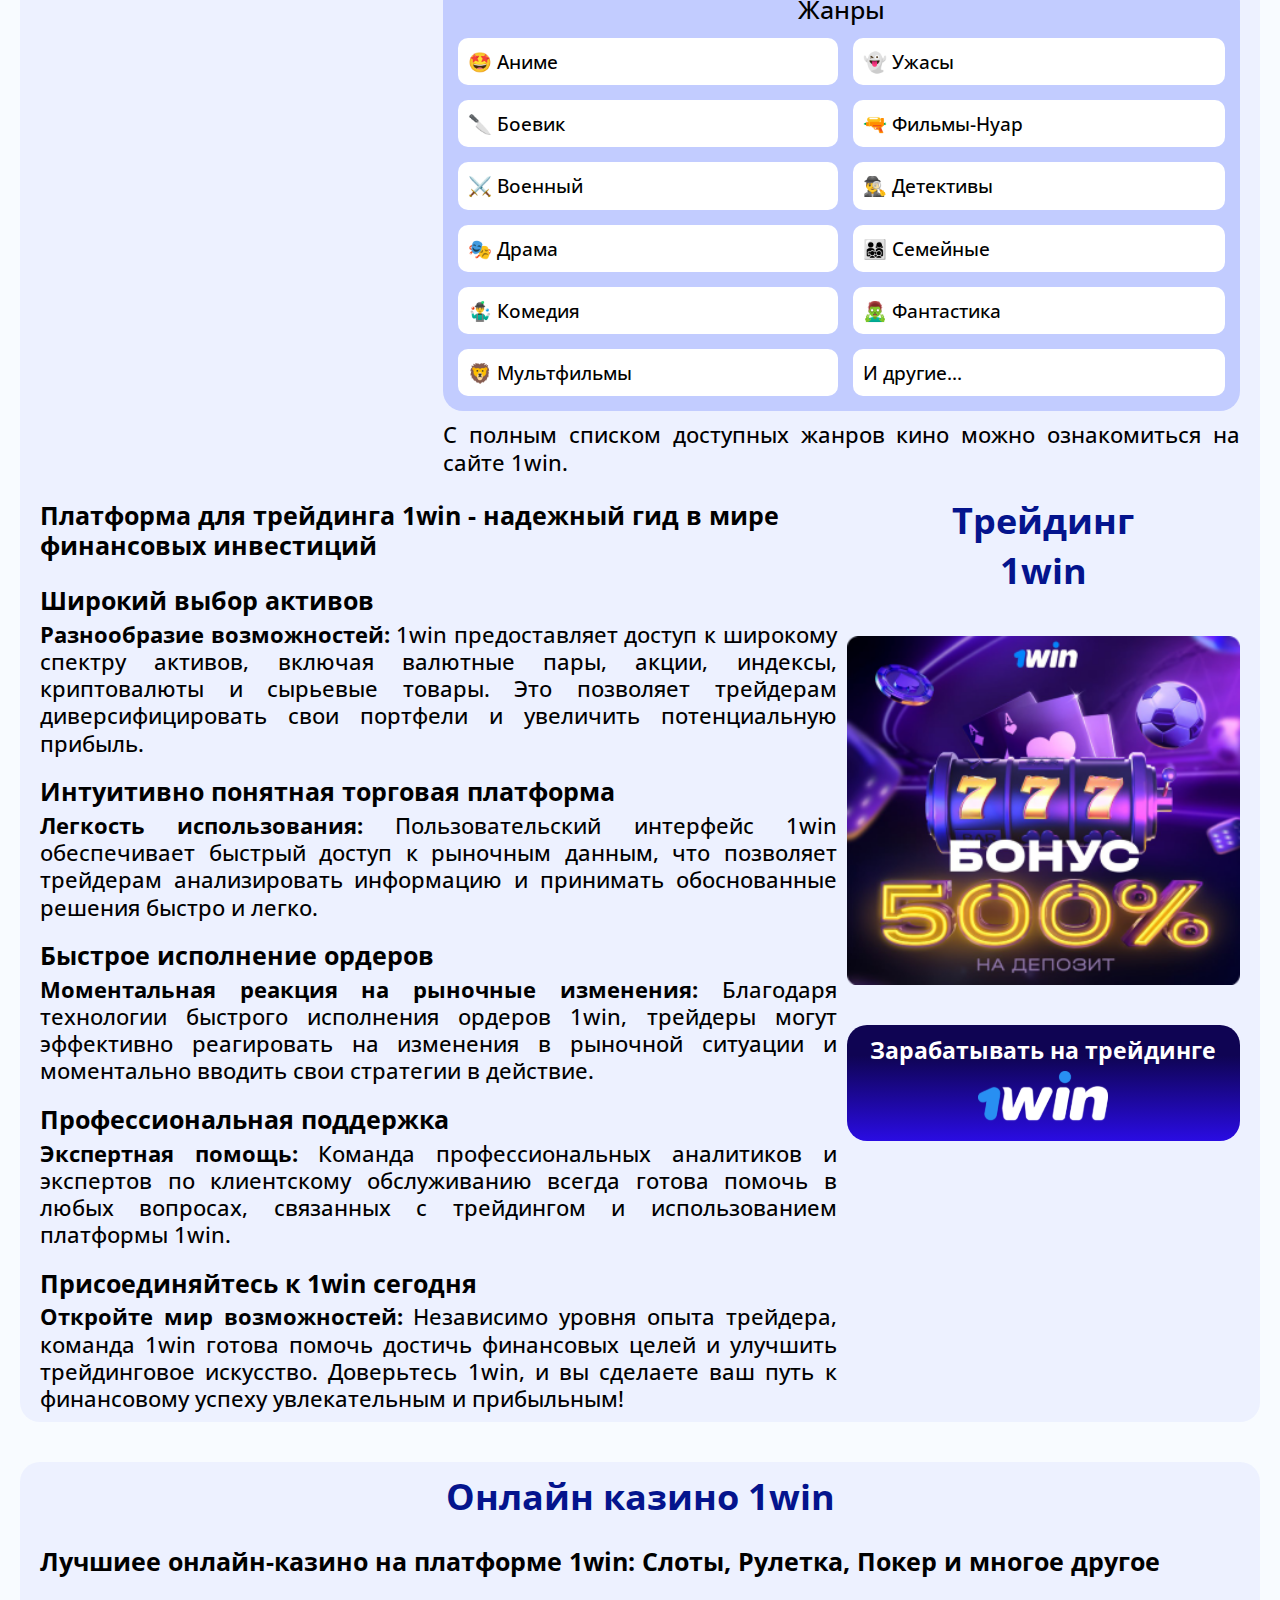
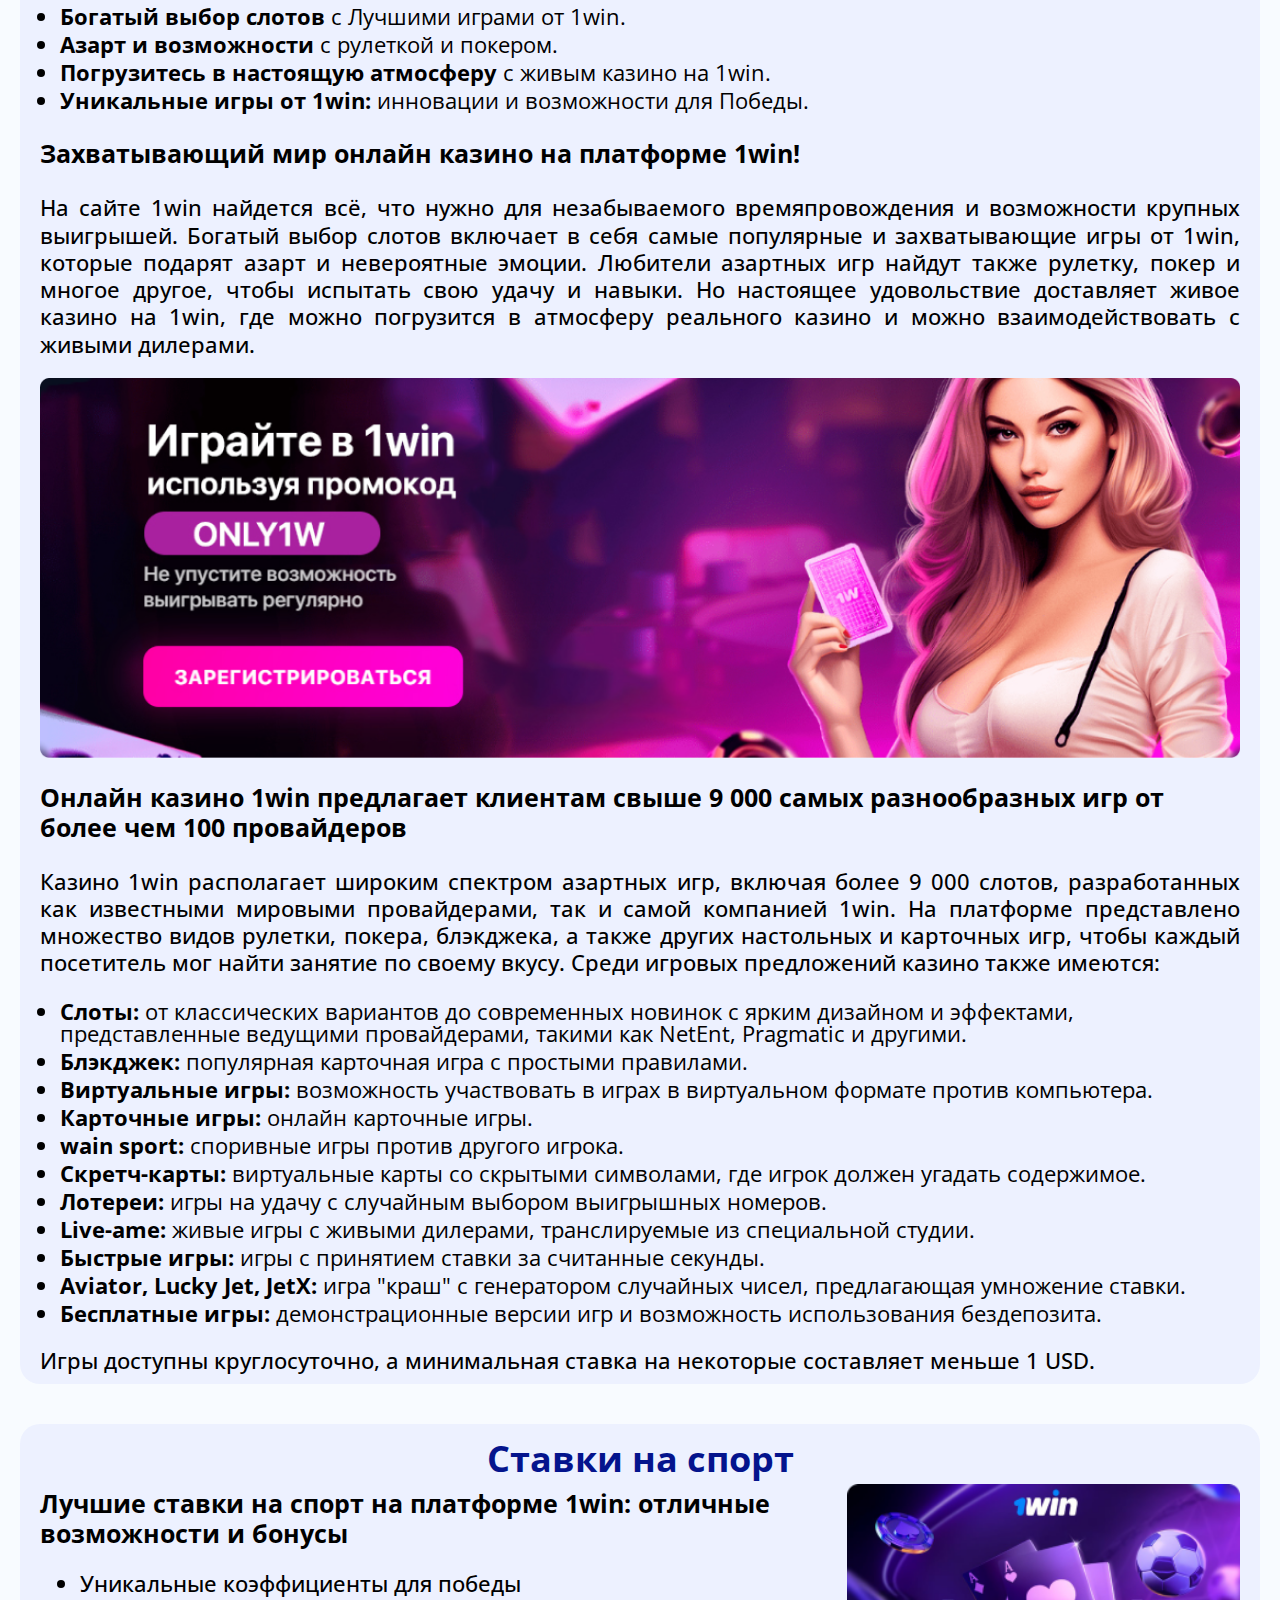
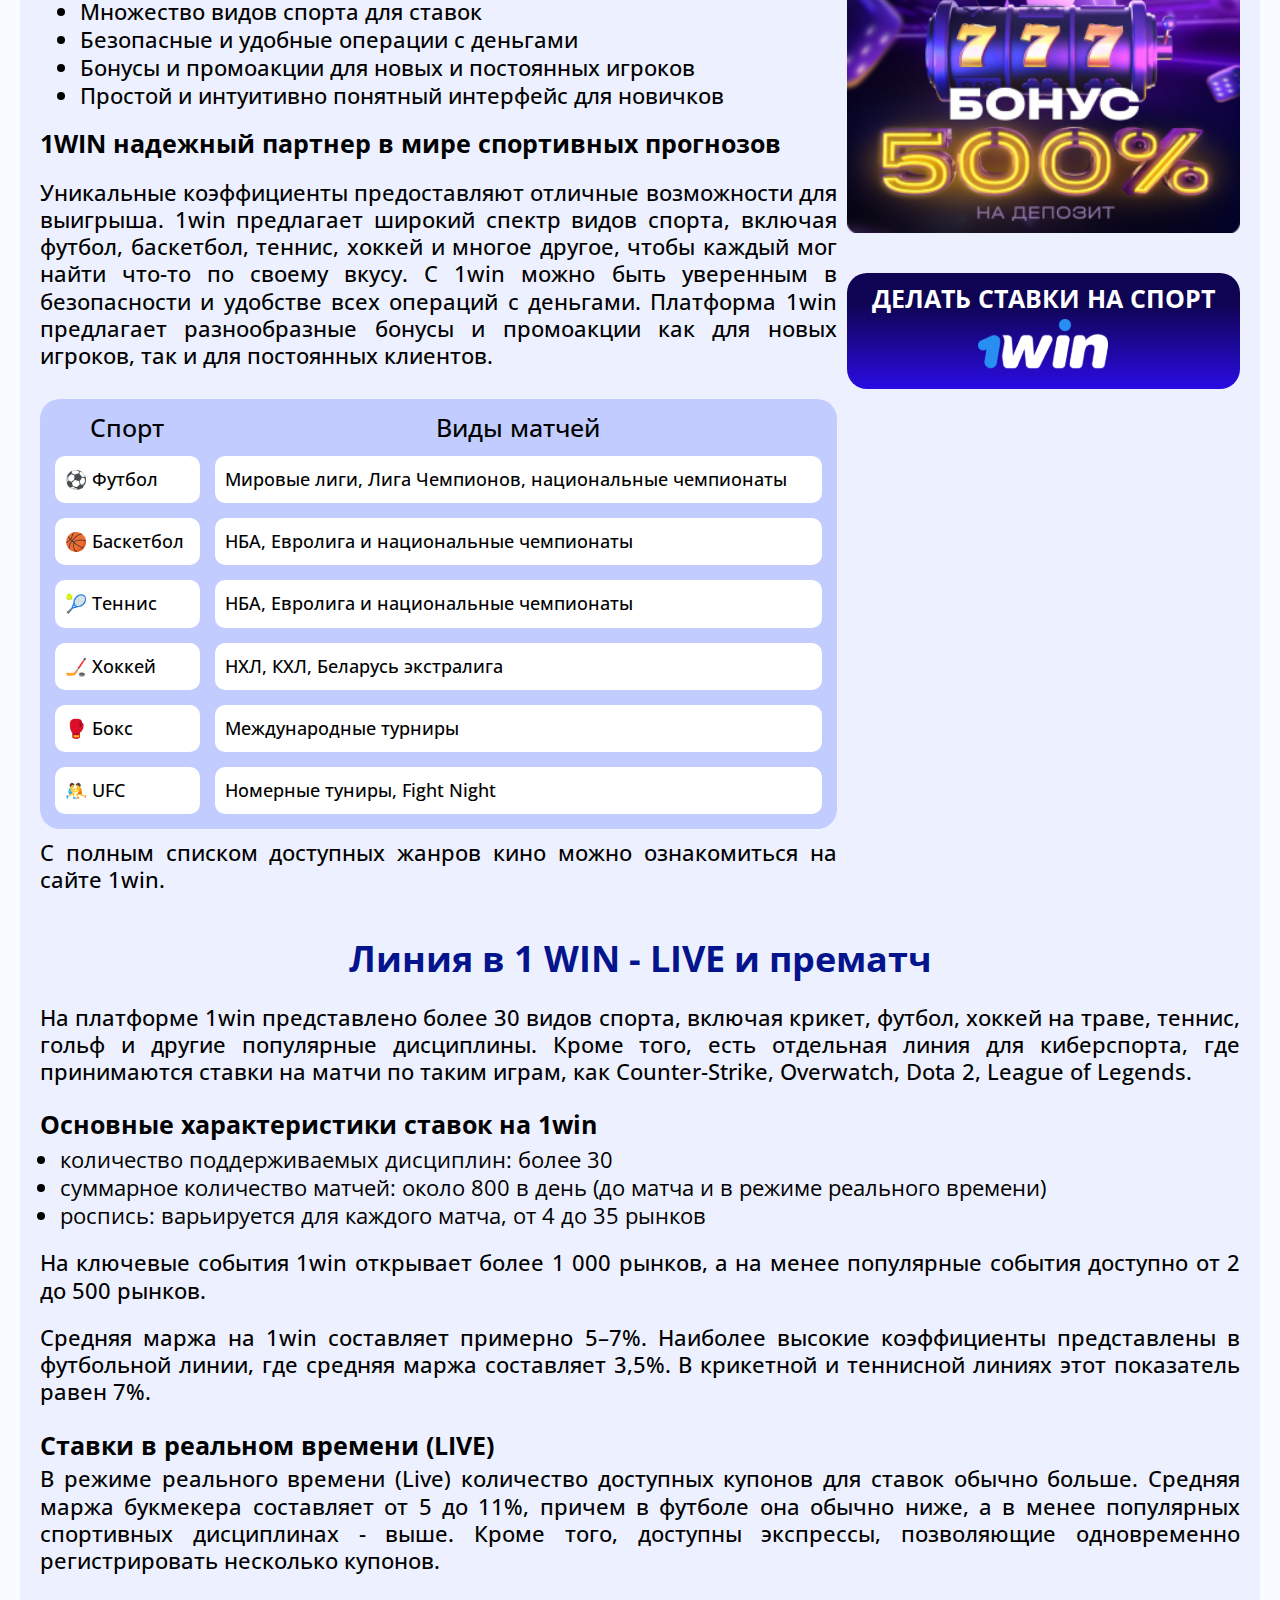
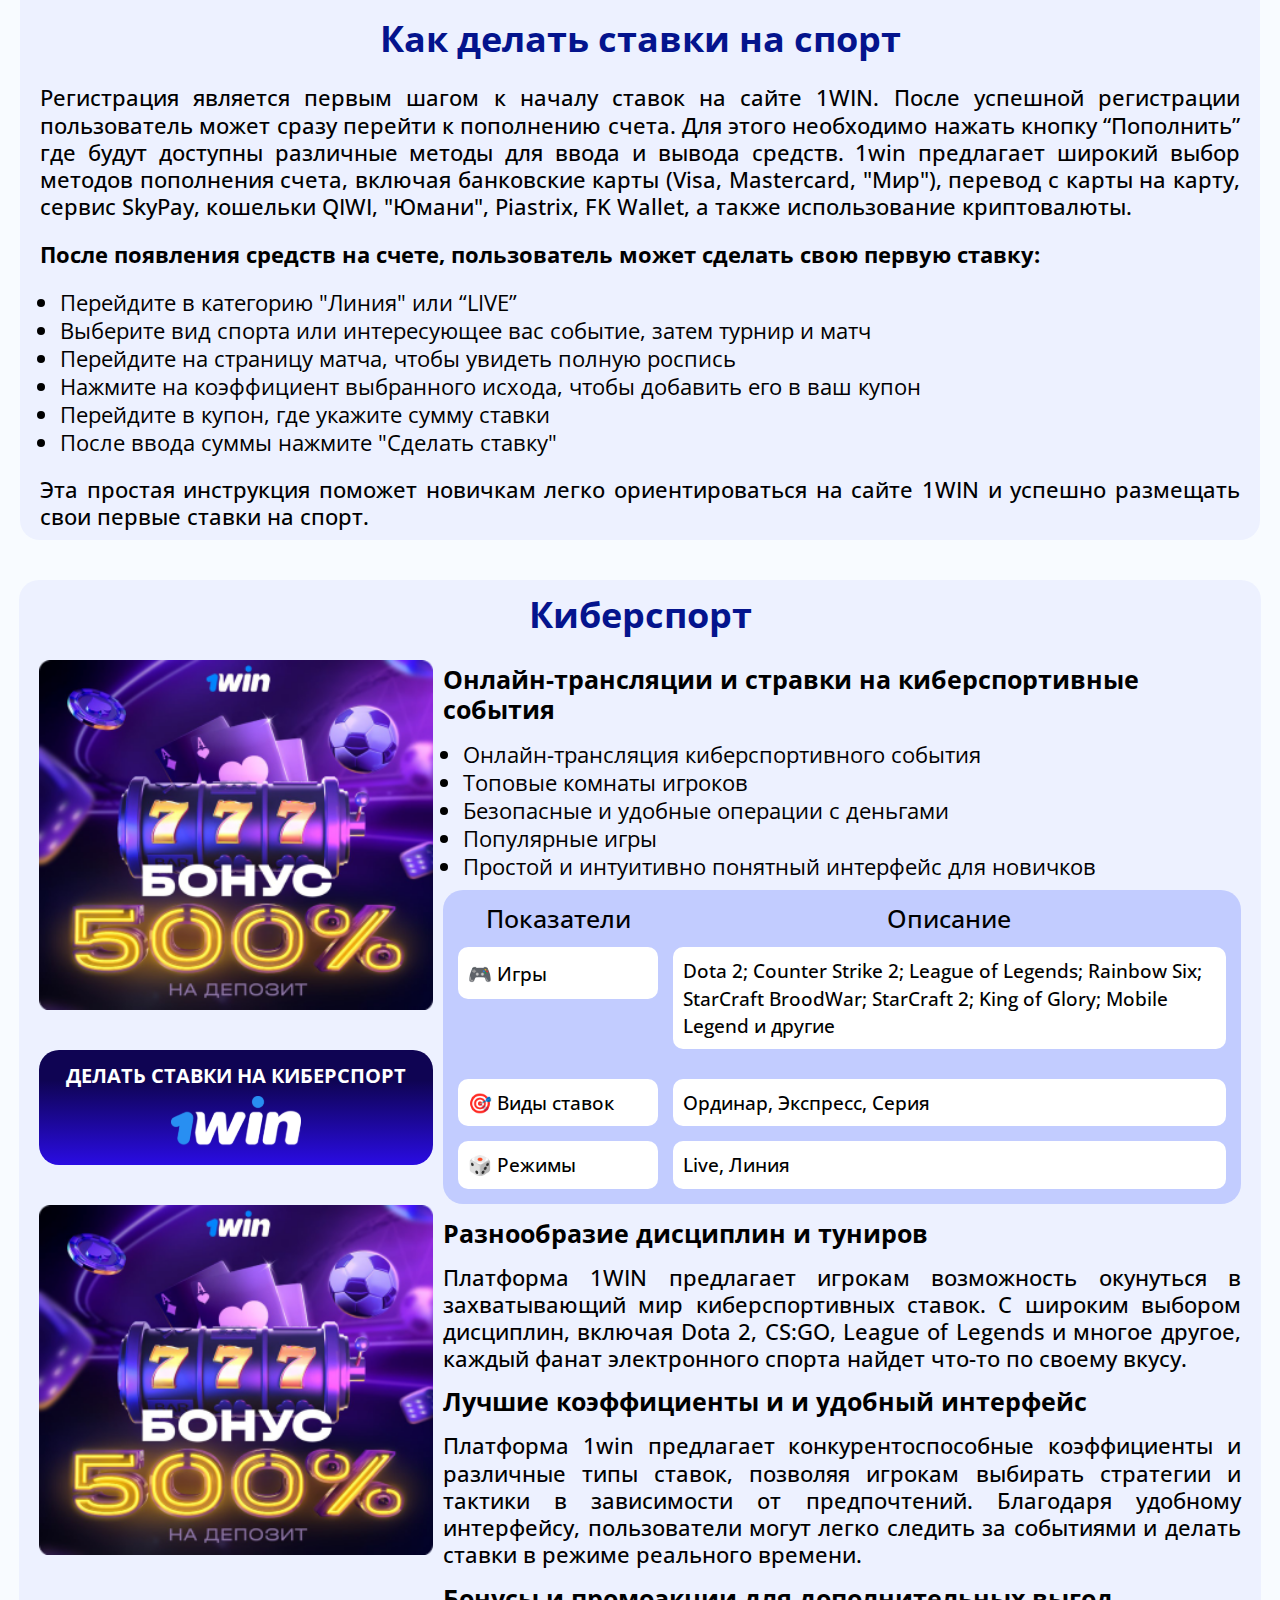
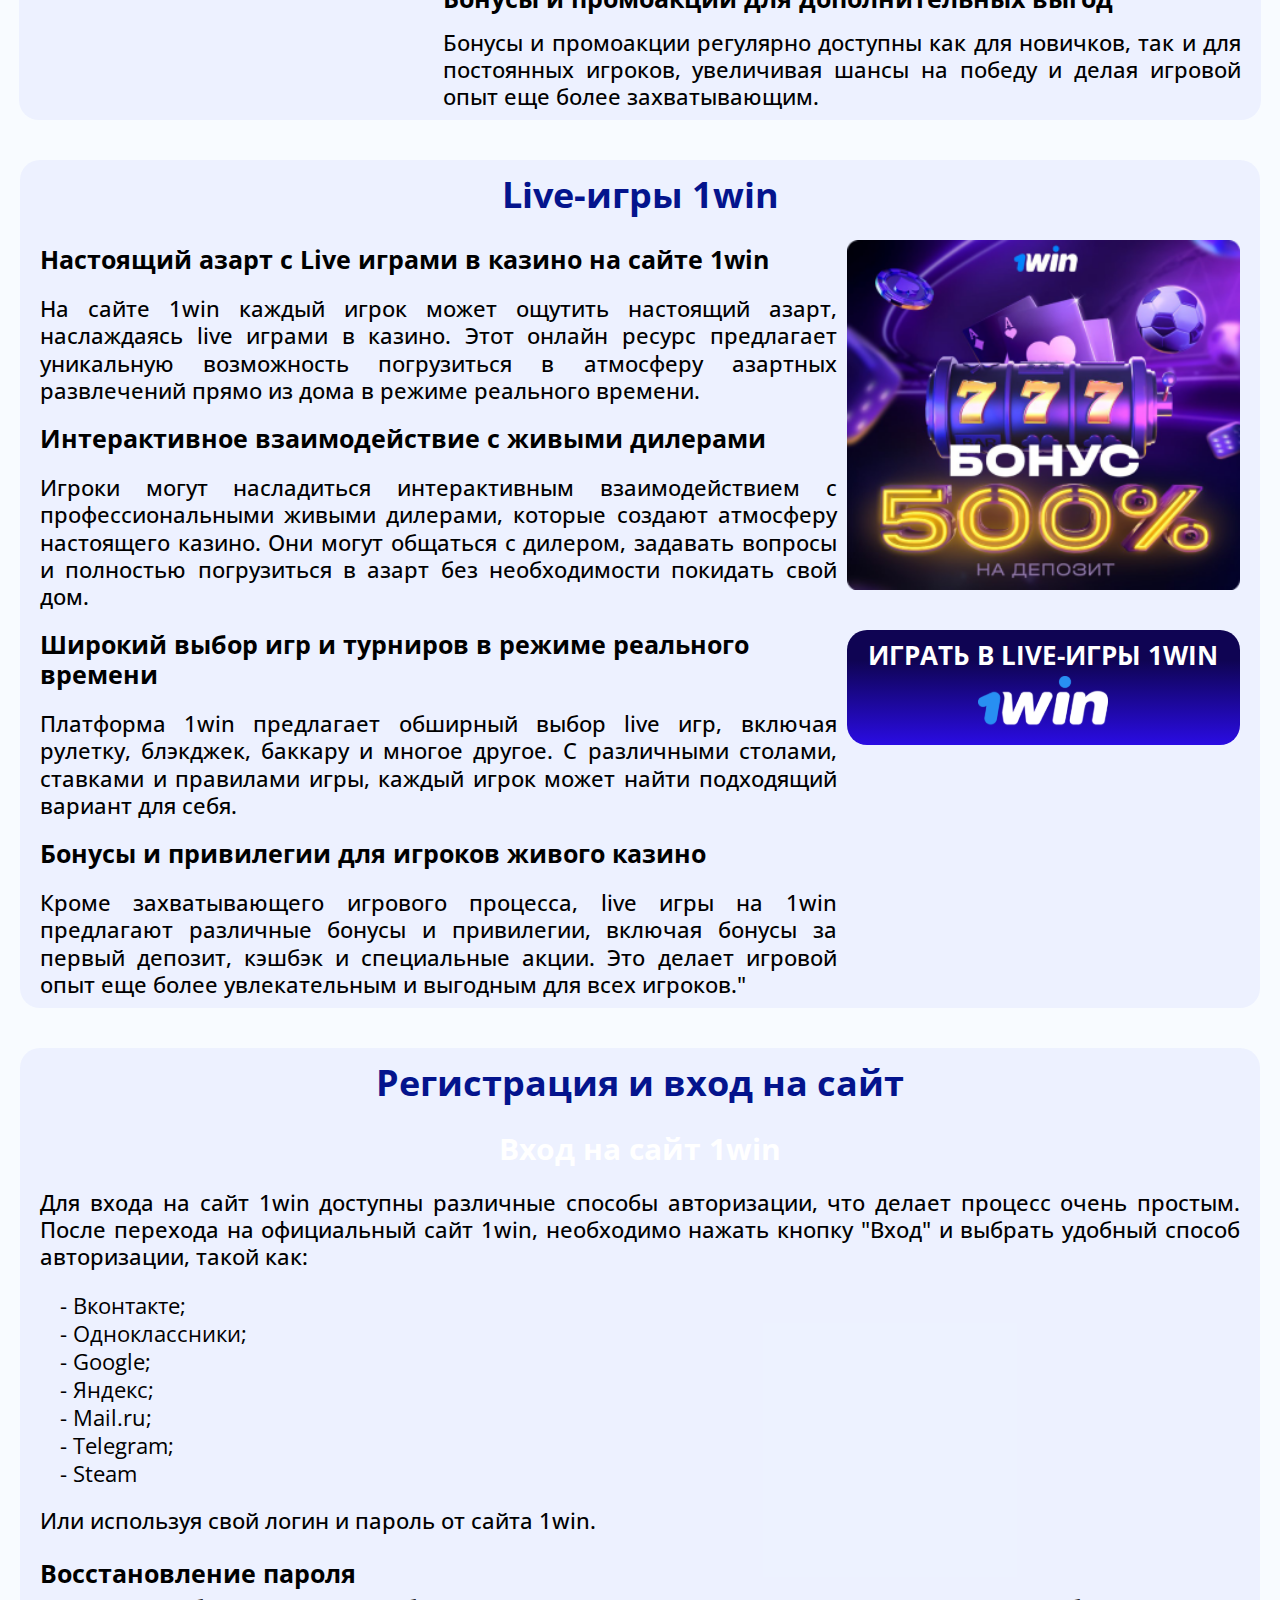
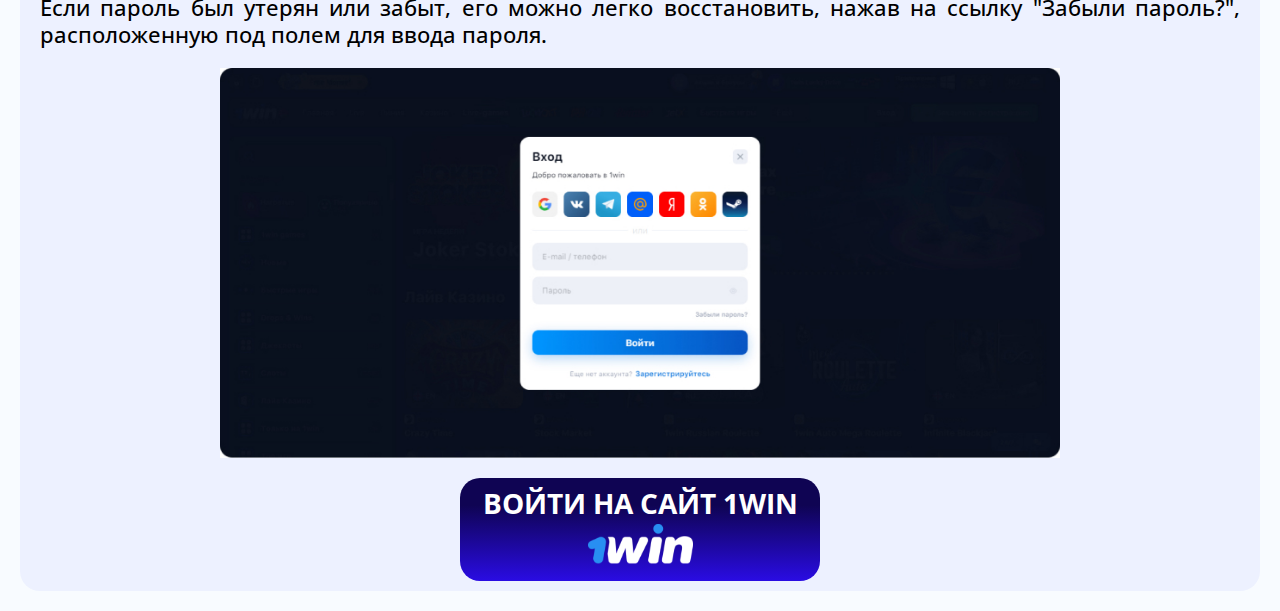
==== commit 09220a67: "add entrance" ====
--- a/index.html
+++ b/index.html
@@ -614,8 +614,8 @@
                                 <td>👨‍👩‍👧‍👦 Семейные</td>
                             </tr>
                             <tr>
-                                <td>🤹‍♂️ Комедия/td>
                                 <td>🤹‍♂️ Комедия</td>
+                                <td>🧟‍♂️ Фантастика</td>
                             </tr>
                             <tr>
                                 <td>🦁 Мультфильмы</td>
@@ -826,8 +826,8 @@
                         теннис, гольф и другие популярные дисциплины. Кроме того, есть отдельная линия для киберспорта,
                         где принимаются ставки на матчи по таким играм, как Counter-Strike, Overwatch, Dota 2, League of
                         Legends.</p>
-                    <div>
-                        <p><strong>Основные характеристики ставок на 1win</strong></p>
+                    <section>
+                        <h5>Основные характеристики ставок на 1win</h5>
                         <ul class="list">
                             <li>количество поддерживаемых дисциплин: более 30
                             </li>
@@ -835,7 +835,7 @@
                             </li>
                             <li> роспись: варьируется для каждого матча, от 4 до 35 рынков</li>
                         </ul>
-                    </div>
+                    </section>
 
                     <p> На ключевые события 1win открывает более 1 000 рынков, а на менее популярные события
                         доступно от
@@ -845,8 +845,8 @@
                         футбольной линии, где средняя маржа составляет 3,5%. В крикетной и теннисной линиях этот
                         показатель равен 7%.
                     </p>
-                    <div>
-                        <p><strong>Ставки в реальном времени (LIVE)</strong></p>
+                    <section>
+                        <h5>Ставки в реальном времени (LIVE)</h5>
                         <p> В режиме реального времени (Live) количество доступных купонов для ставок обычно больше.
                             Средняя
                             маржа букмекера составляет от 5 до 11%, причем в футболе она обычно ниже, а в менее
@@ -854,7 +854,7 @@
                             спортивных дисциплинах - выше. Кроме того, доступны экспрессы, позволяющие одновременно
                             регистрировать несколько купонов.
                         </p>
-                    </div>
+                    </section>
 
                 </section>
                 <section class="sport_content">
@@ -894,9 +894,9 @@
                         </section>
                         <img src="./img/about_table_img.png" alt="">
                     </section>
-                    <div class="cyber_desc">
-                        <p><strong>Онлайн-трансляции и стравки на киберспортивные события</strong>
-                        </p>
+                    <section class="cyber_desc">
+                        <h5>Онлайн-трансляции и стравки на киберспортивные события</strong>
+                        </h5>
                         <ul class="list">
                             <li>Онлайн-трансляция киберспортивного события</li>
                             <li> Топовые комнаты игроков</li>
@@ -913,7 +913,8 @@
                             <tbody>
                                 <tr>
                                     <td>🎮 Игры</td>
-                                    <td rowspan="2">Dota 2; Counter Strike 2; League of Legends; Rainbow Six; StarCraft BroodWar;
+                                    <td rowspan="2">Dota 2; Counter Strike 2; League of Legends; Rainbow Six; StarCraft
+                                        BroodWar;
                                         StarCraft 2; King of Glory; Mobile Legend и другие</td>
                                 </tr>
                                 <tr id="cyber_tr"></tr>
@@ -923,13 +924,95 @@
                                     <td>Ординар, Экспресс, Серия</td>
                                 </tr>
                                 <tr>
-                                    <td>🎲️   Режимы</td>
+                                    <td>🎲️ Режимы</td>
                                     <td>Live, Линия</td>
                                 </tr>
                             </tbody>
                         </table>
-                    </div>
-
+                        <h5>Разнообразие дисциплин и туниров</h5>
+                        <p>Платформа 1WIN предлагает игрокам возможность окунуться в
+                            захватывающий мир киберспортивных ставок. С широким выбором дисциплин, включая Dota 2,
+                            CS:GO, League of Legends и многое другое, каждый фанат электронного спорта найдет что-то по
+                            своему вкусу.</p>
+                        <h5>Лучшие коэффициенты и и удобный интерфейс </h5>
+                        <p>Платформа 1win предлагает
+                            конкурентоспособные коэффициенты и различные типы ставок, позволяя игрокам выбирать
+                            стратегии и тактики в зависимости от предпочтений. Благодаря удобному интерфейсу,
+                            пользователи могут легко следить за событиями и делать ставки в режиме реального времени.
+                        </p>
+                        <h5>Бонусы и промоакции для дополнительных выгод</h5>
+                        <p>Бонусы и промоакции регулярно доступны как для
+                            новичков, так и для постоянных игроков, увеличивая шансы на победу и делая игровой опыт еще
+                            более захватывающим.</p>
+                    </section>
+
+                </section>
+            </section>
+            <section class="live content ">
+                <h3>Live-игры 1win</h3>
+                <section class="content_grid live_content">
+                    <section class="advertising " data-link="getLink">
+                        <img src="./img/about_table_img.png" alt="">
+
+                        <section class="link_site about_table">
+                            <h4>ИГРАТЬ В LIVE-ИГРЫ 1WIN</h4>
+                            <img src="./img/logo1.svg" alt="">
+                        </section>
+                    </section>
+                    <section class="live_desc list_about_desc">
+                        <h5>Настоящий азарт с Live играми в казино на сайте 1win</h5>
+
+                        <p>На сайте 1win каждый игрок может ощутить настоящий азарт, наслаждаясь live играми в казино.
+                            Этот
+                            онлайн ресурс предлагает уникальную возможность погрузиться в атмосферу азартных развлечений
+                            прямо из дома в режиме реального времени.</p>
+
+                        <h5>Интерактивное взаимодействие с живыми дилерами</h5>
+                        <p> Игроки могут насладиться интерактивным взаимодействием с профессиональными живыми дилерами,
+                            которые создают атмосферу настоящего казино. Они могут общаться с дилером, задавать вопросы
+                            и
+                            полностью погрузиться в азарт без необходимости покидать свой дом.
+                        </p>
+                        <h5> Широкий выбор игр и турниров в режиме реального времени</h5>
+                        <p> Платформа 1win предлагает обширный выбор live игр, включая рулетку, блэкджек, баккару и
+                            многое
+                            другое. С различными столами, ставками и правилами игры, каждый игрок может найти подходящий
+                            вариант для себя.</p>
+
+
+                        <h5>Бонусы и привилегии для игроков живого казино</h5>
+                        <p>Кроме захватывающего игрового процесса, live игры на 1win предлагают различные бонусы и
+                            привилегии, включая бонусы за первый депозит, кэшбэк и специальные акции. Это делает игровой
+                            опыт еще более увлекательным и выгодным для всех игроков."</p>
+                    </section>
+
+                </section>
+            </section>
+            <section class="entrance content">
+                <h3>Регистрация и вход на сайт</h3>
+                <h4>Вход на сайт 1win</h4>
+                <p>Для входа на сайт 1win доступны различные способы авторизации, что делает процесс очень простым.
+                    После перехода на официальный сайт 1win, необходимо нажать кнопку "Вход" и выбрать удобный способ
+                    авторизации, такой как:</p>
+                <ul class="list list_entrance">
+                    <li>- Вконтакте;</li>
+                    <li>- Одноклассники;</li>
+                    <li>- Google;</li>
+                    <li>- Яндекс;</li>
+                    <li>- Mail.ru;</li>
+                    <li>- Telegram;</li>
+                    <li>- Steam</li>
+                </ul>
+                <p>Или используя свой логин и пароль от сайта 1win.</p>
+                <section>
+                    <h5>Восстановление пароля</h5>
+                    <p>Если пароль был утерян или забыт, его можно легко восстановить, нажав на ссылку "Забыли пароль?",
+                        расположенную под полем для ввода пароля.</p>
+                </section>
+                <img class="entrance_img" src="./img/entr1.jpg" alt="">
+                <section class="link_site link_entrance">
+                    <h4>ВОЙТИ НА САЙТ 1WIN</h4>
+                    <img src="./img/logo1.svg" alt="">
                 </section>
             </section>
     </div>
--- a/css/index.css
+++ b/css/index.css
@@ -243,10 +243,10 @@
 
 .promo_img {
     width: 100%;
-    height: 100%;
+    /* height: 100%; */
     /* grid-area: img; */
     grid-column: 2 /3;
-    object-fit: cover;
+    /* object-fit: cover; */
 }
 
 
@@ -648,7 +648,25 @@
     height: auto;
 }
 
-
+.live_content h4{
+    font-size: clamp(14px, 2.0vw, 28px);
+}
+.list_entrance li{
+    list-style: none;
+}
+.entrance_img{
+    width: 70%;
+    margin: 0 auto;
+}
+.link_entrance{
+    width: 30%;
+}
+.link_entrance img{
+    width: 30%;
+}
+.link_entrance h4{
+    font-size: clamp(14px, 2.2vw, 30px);;
+}
 .burger {
     display: none;
 }
@@ -1151,6 +1169,8 @@
     .cyber_desc {
         grid-row: 2 / 3;
         grid-column: 1 / 2;
+    }.live_content h4{
+        font-size: clamp(8px, 1.7vw, 28px);
     }
 }
 
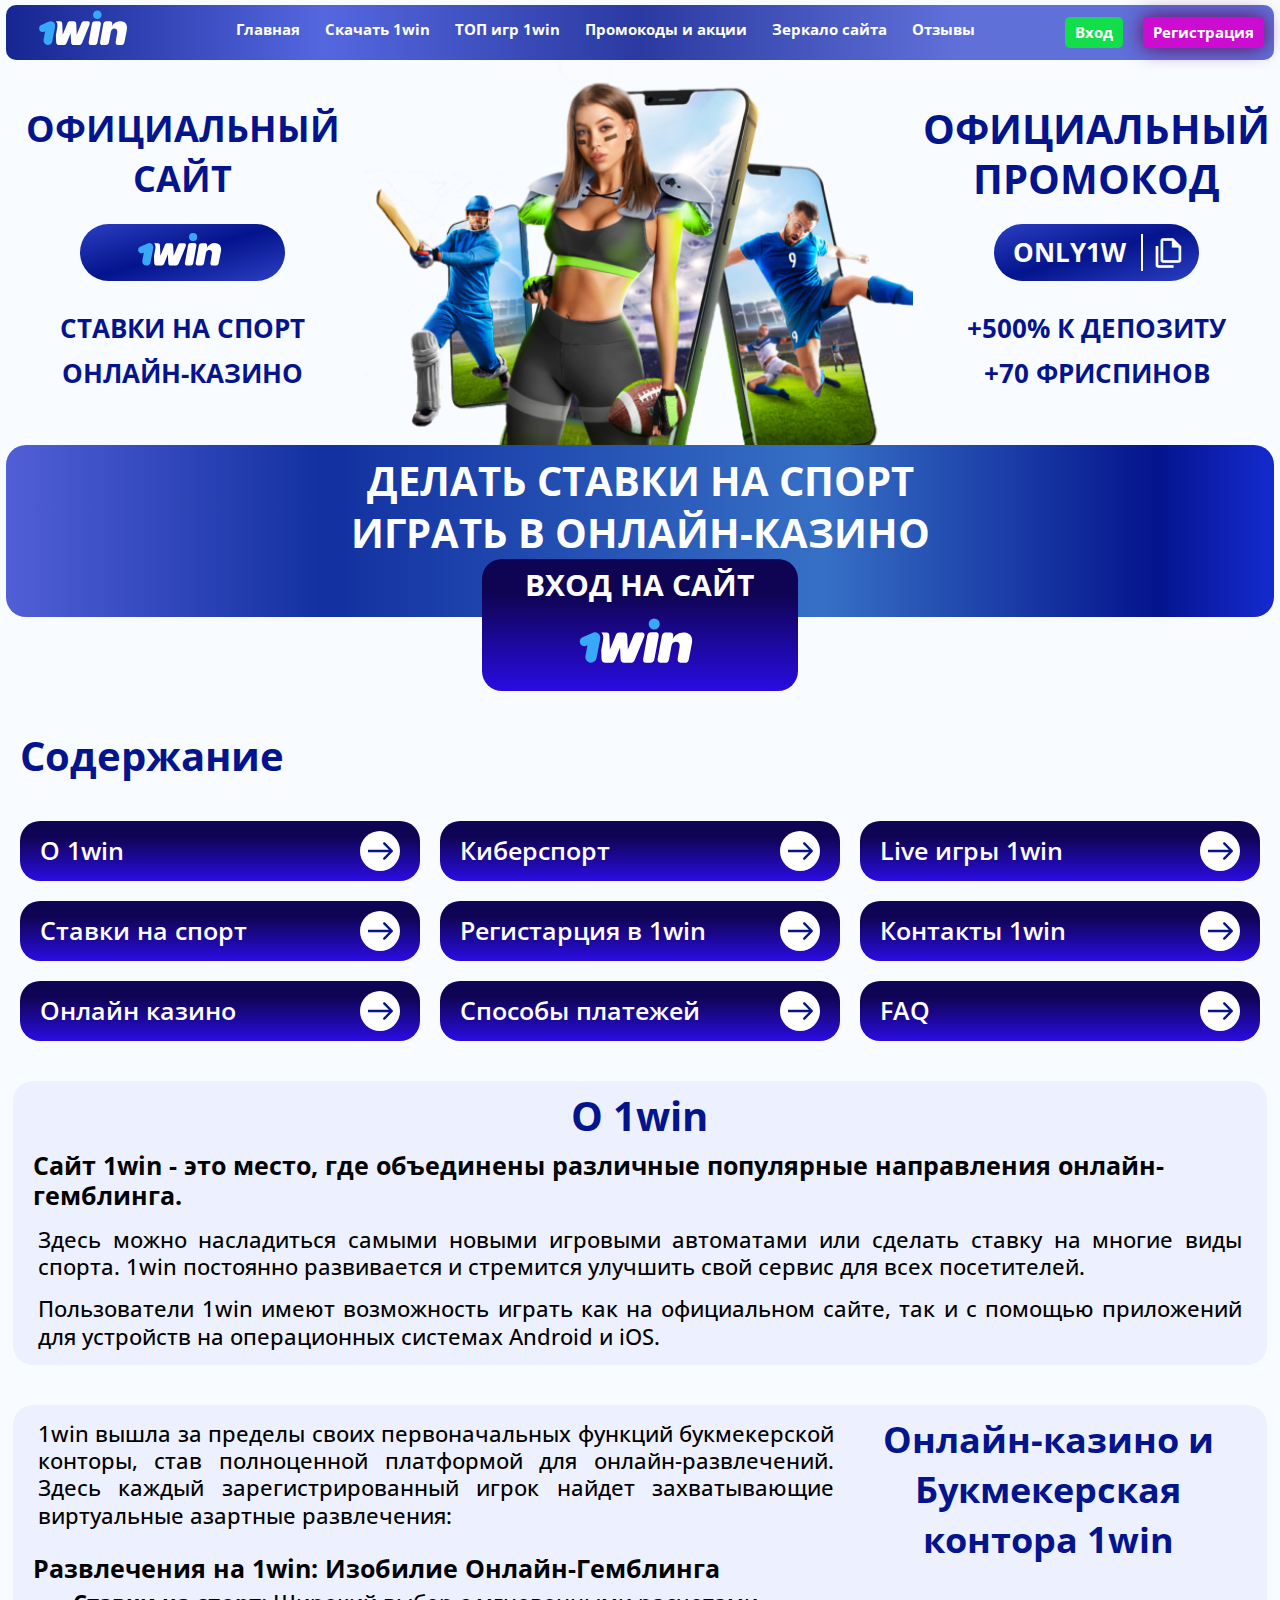
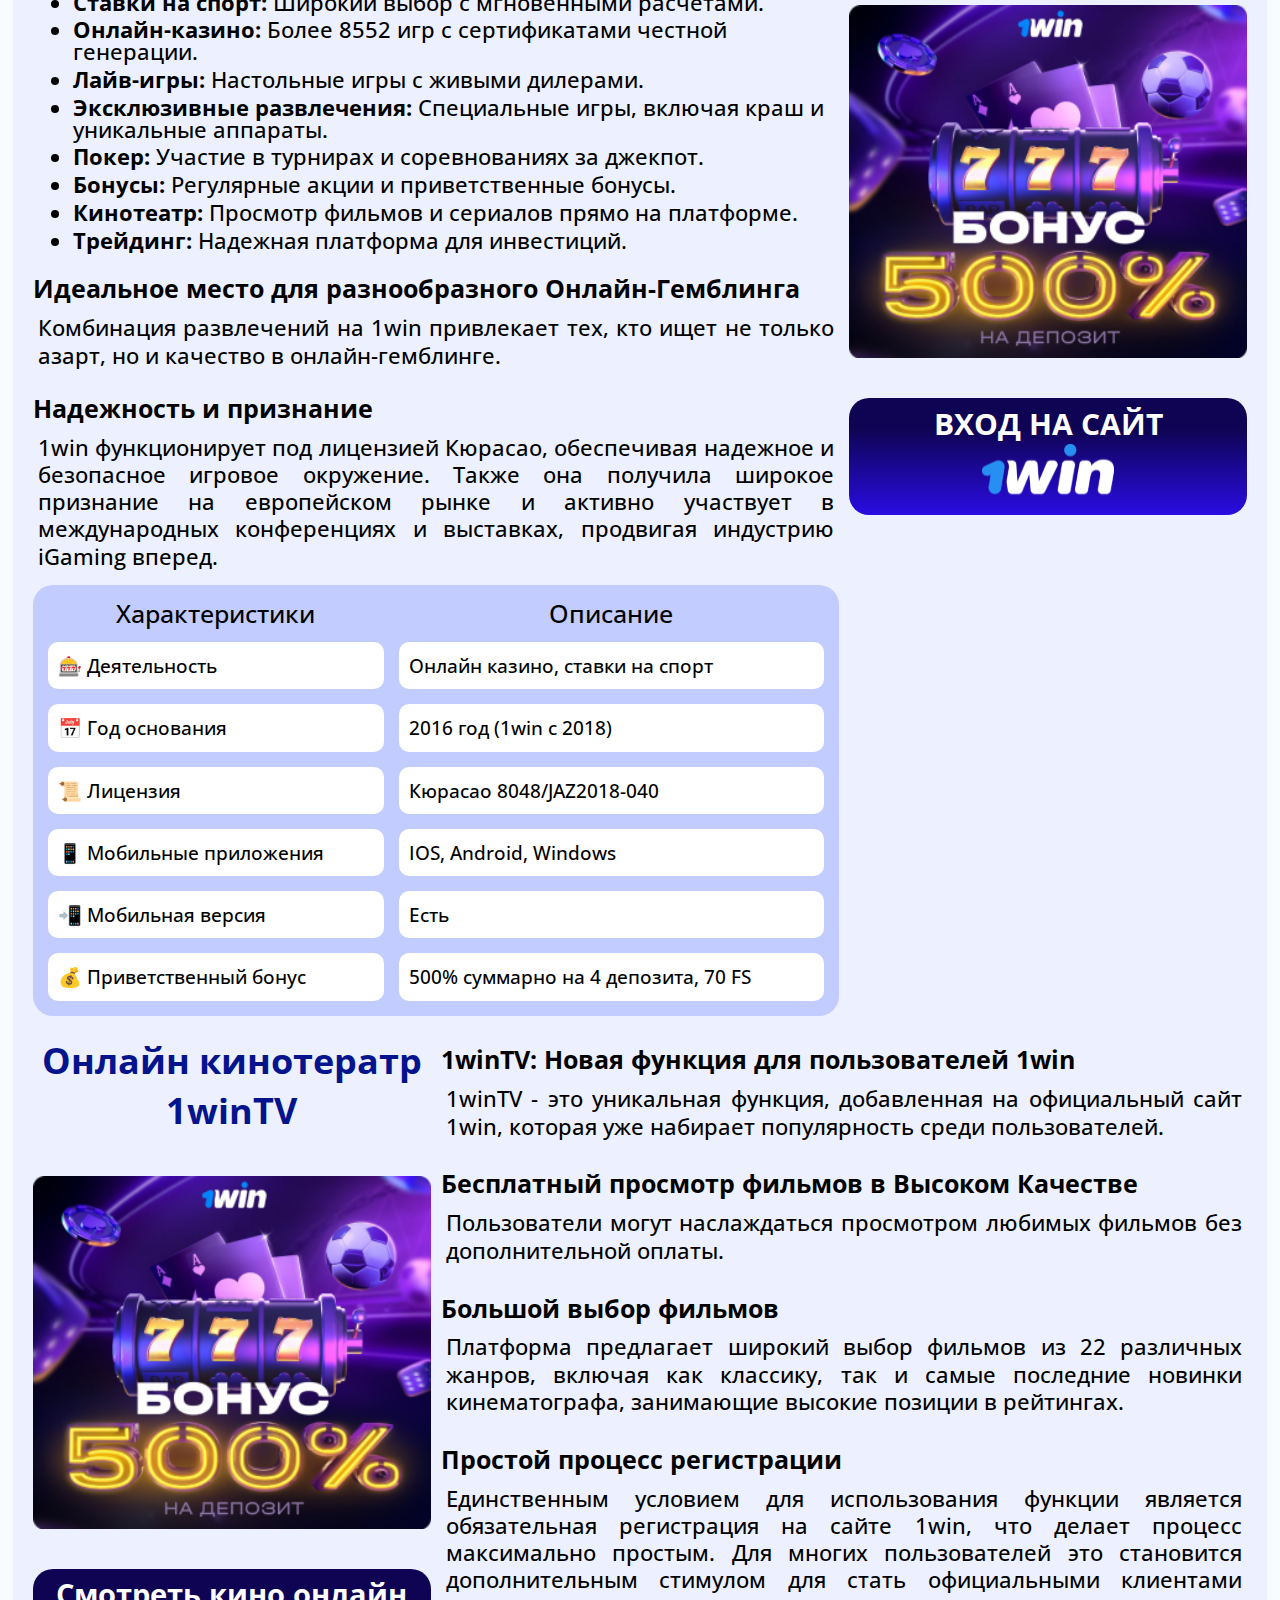
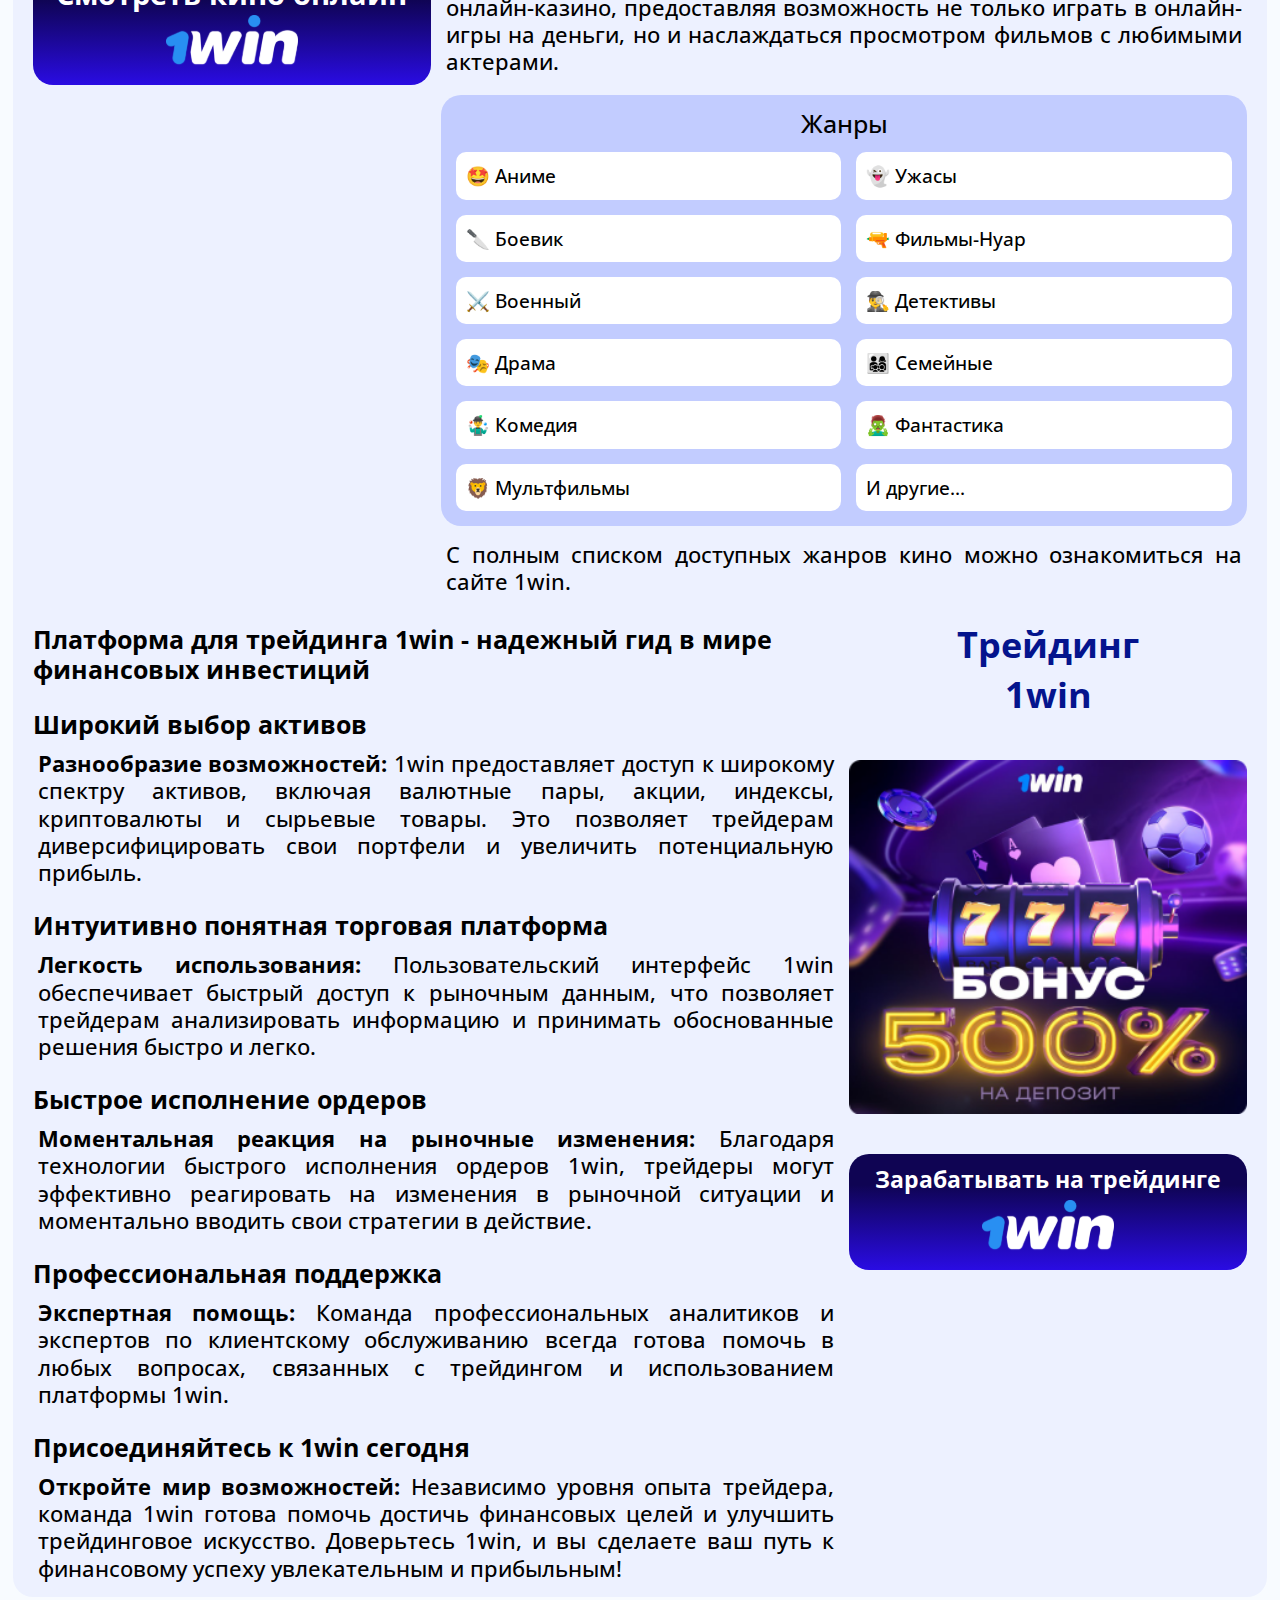
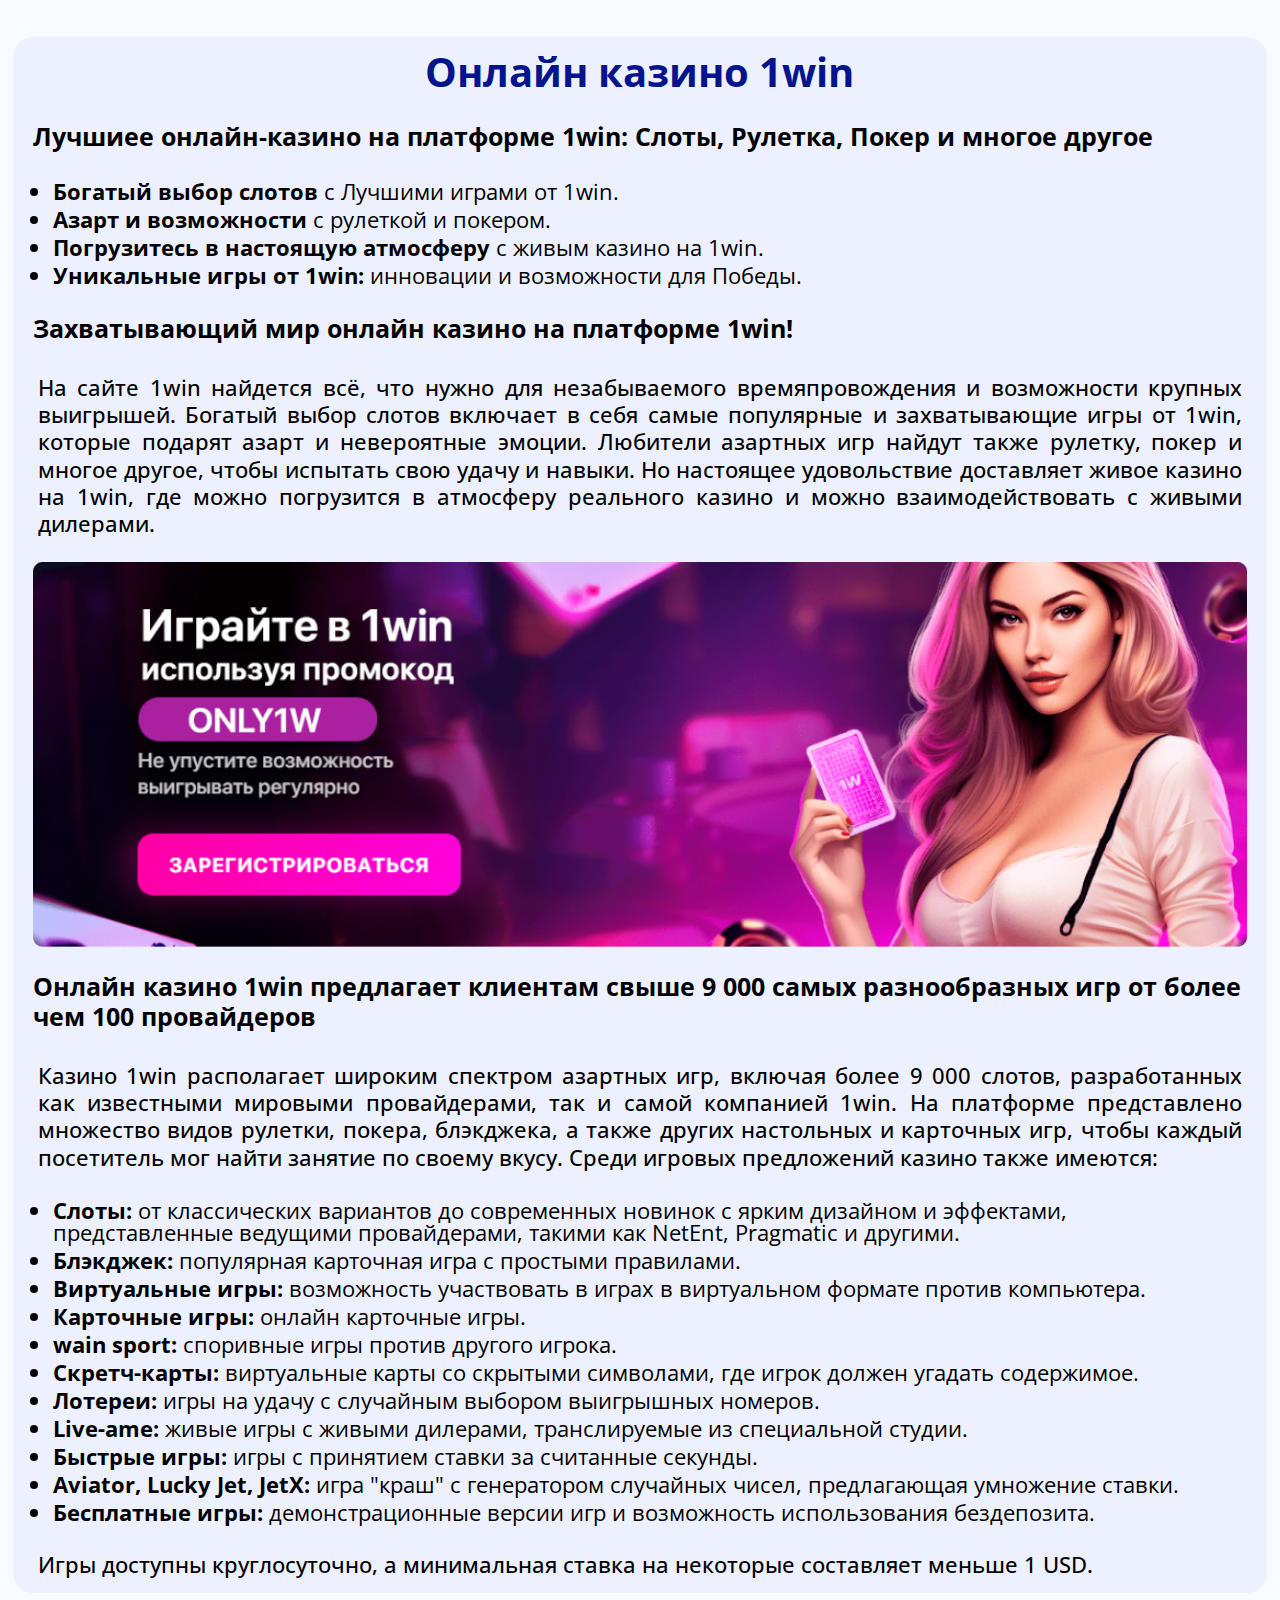
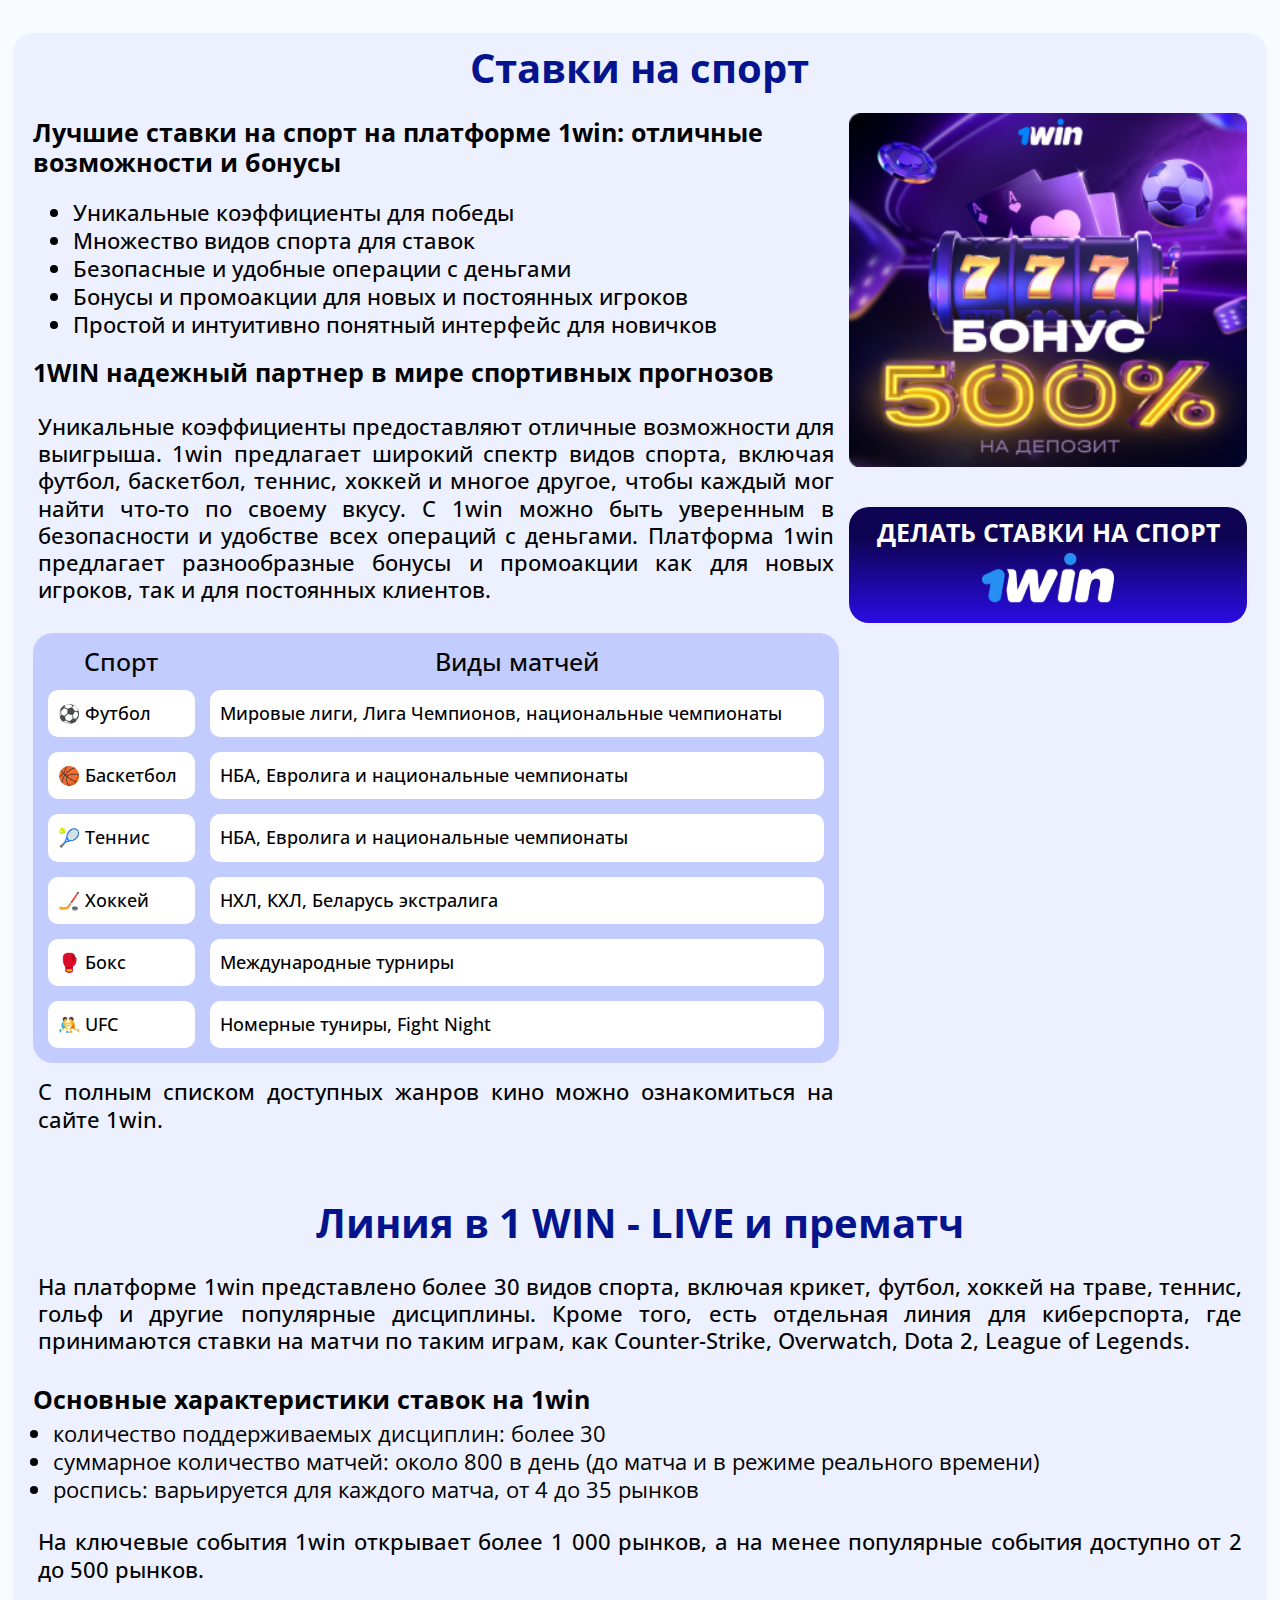
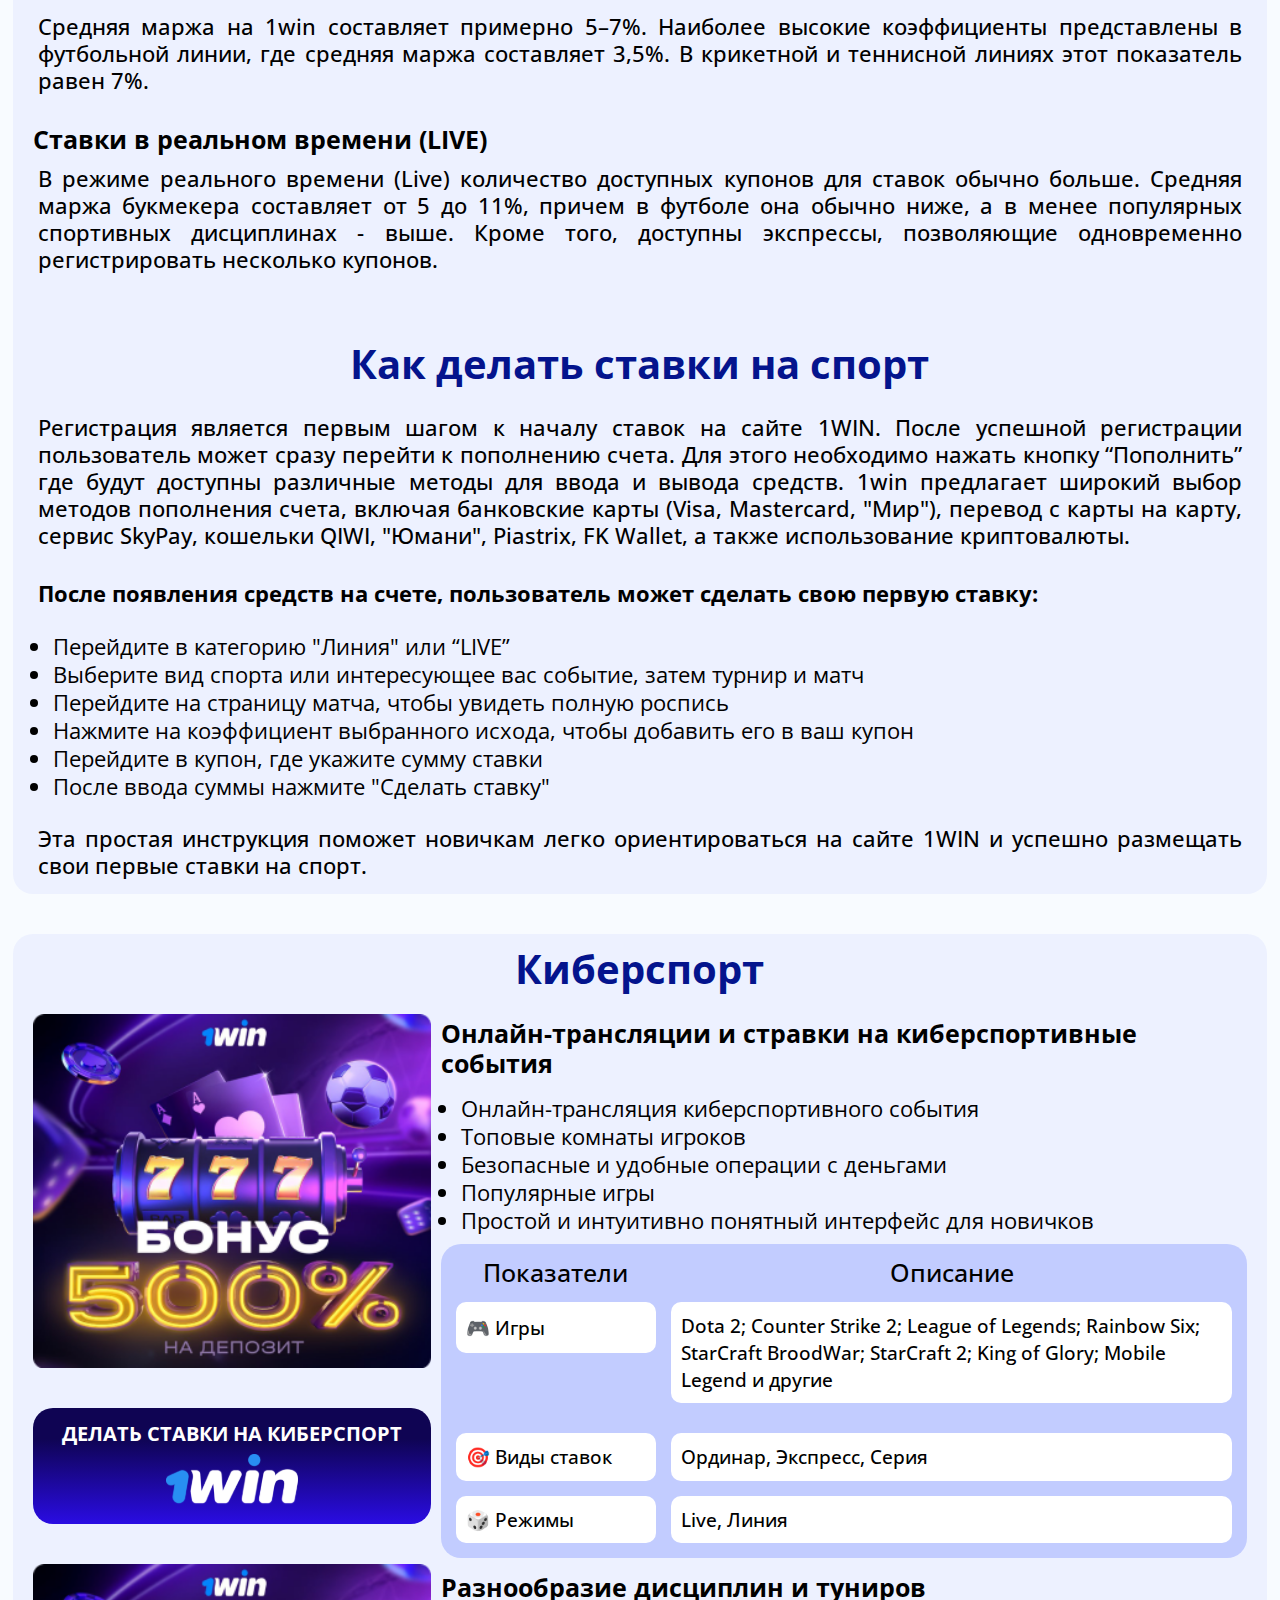
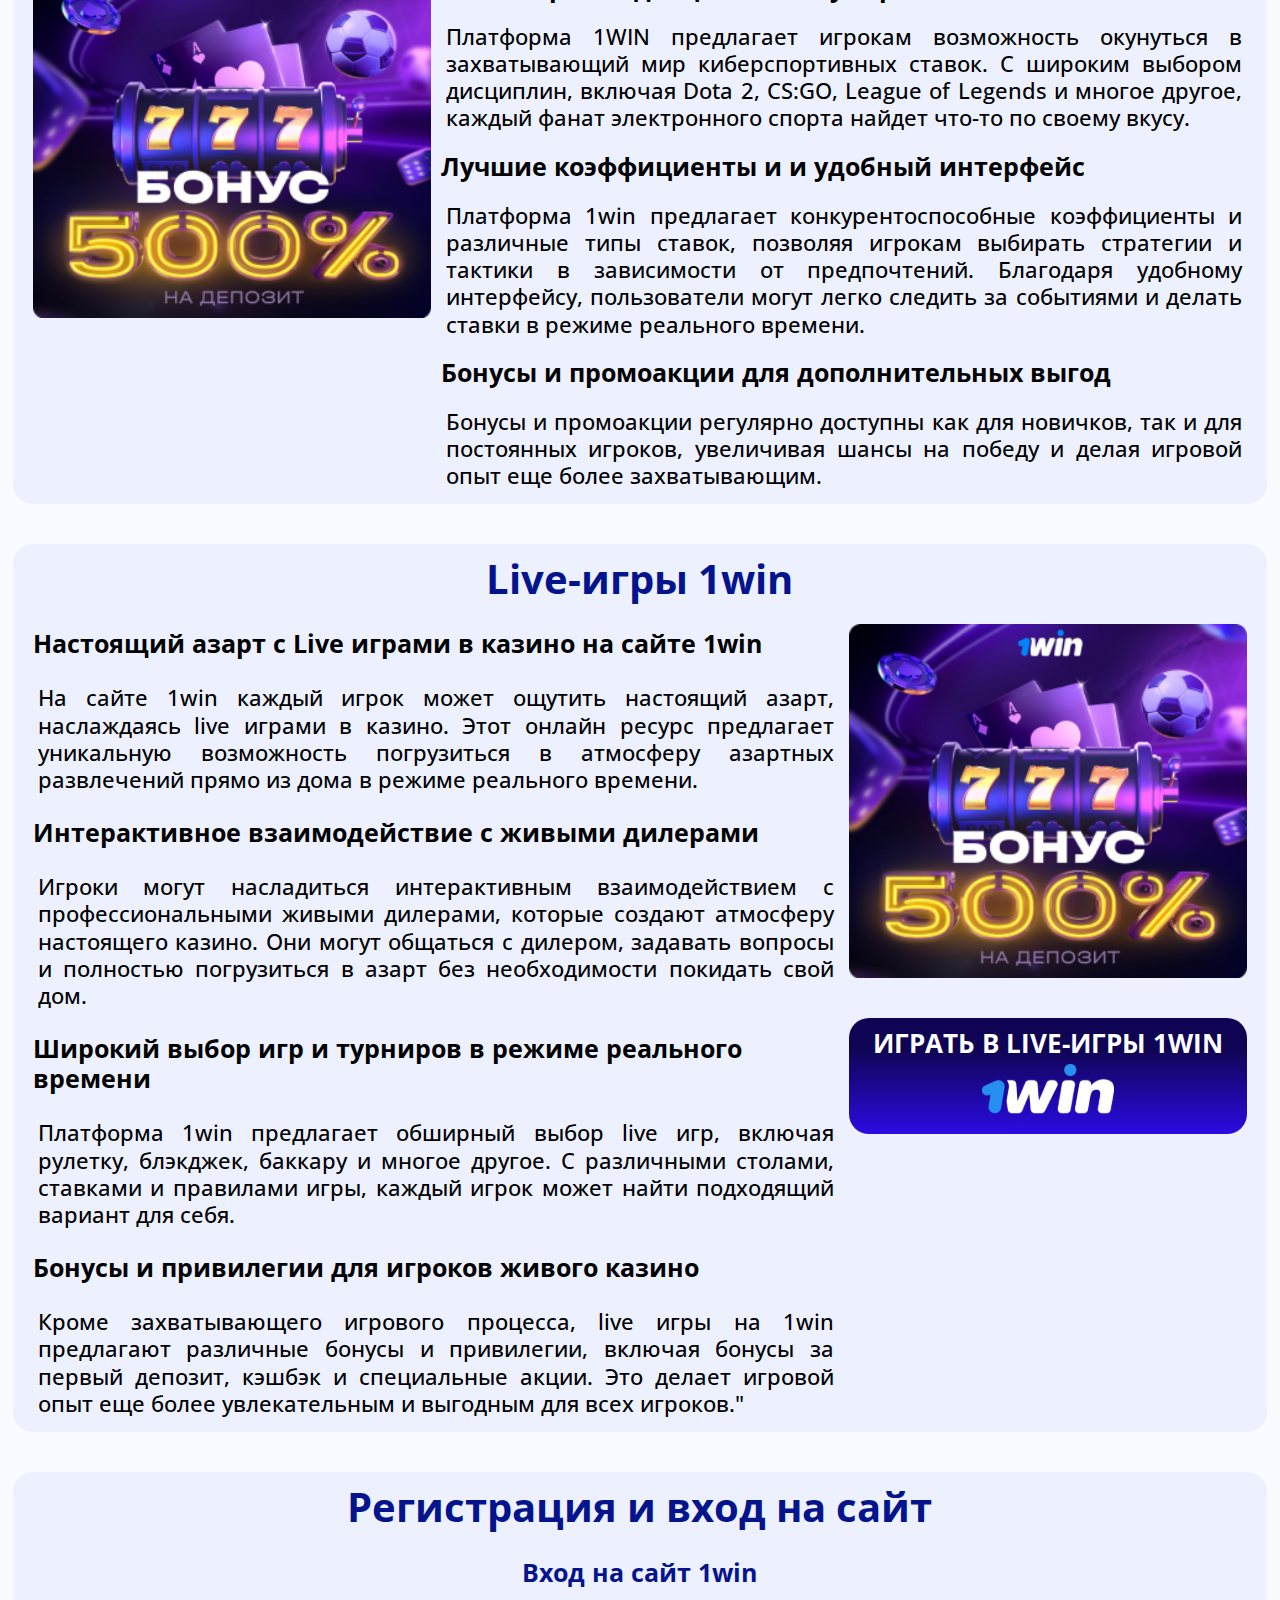
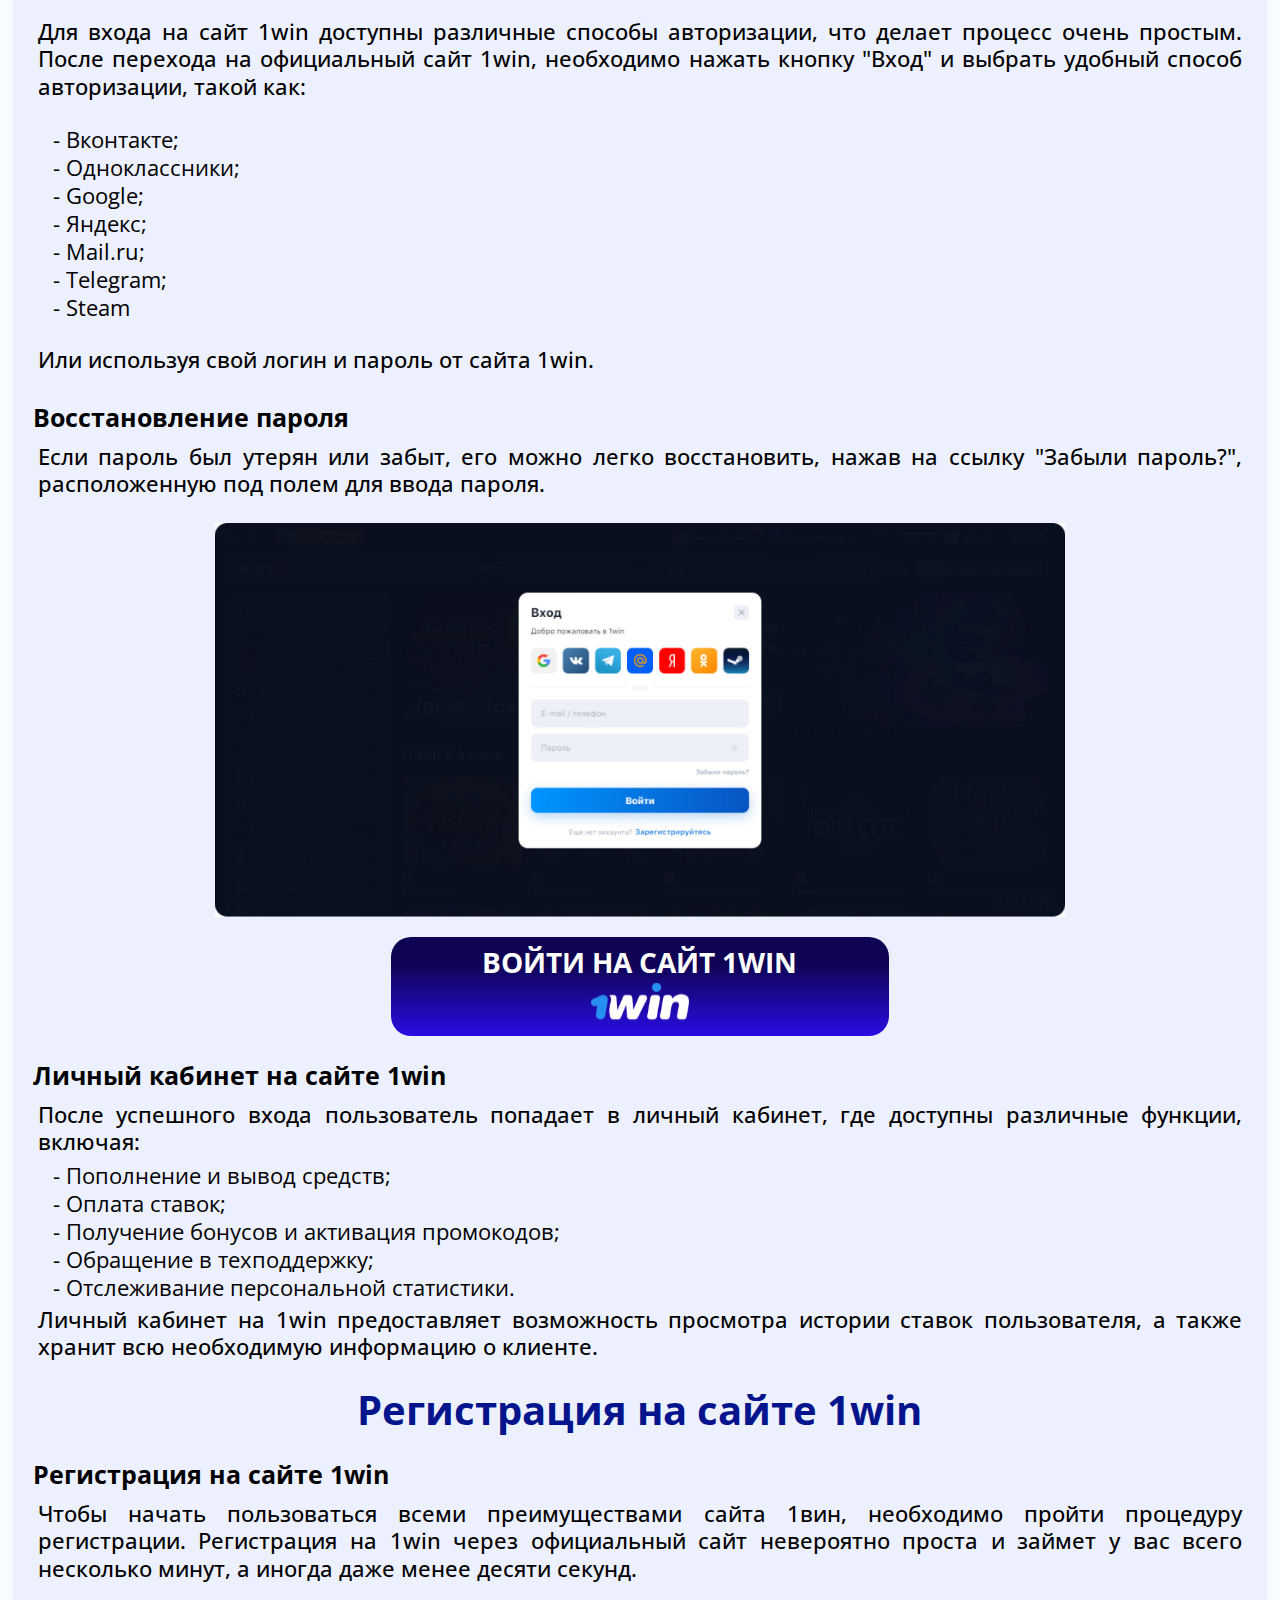
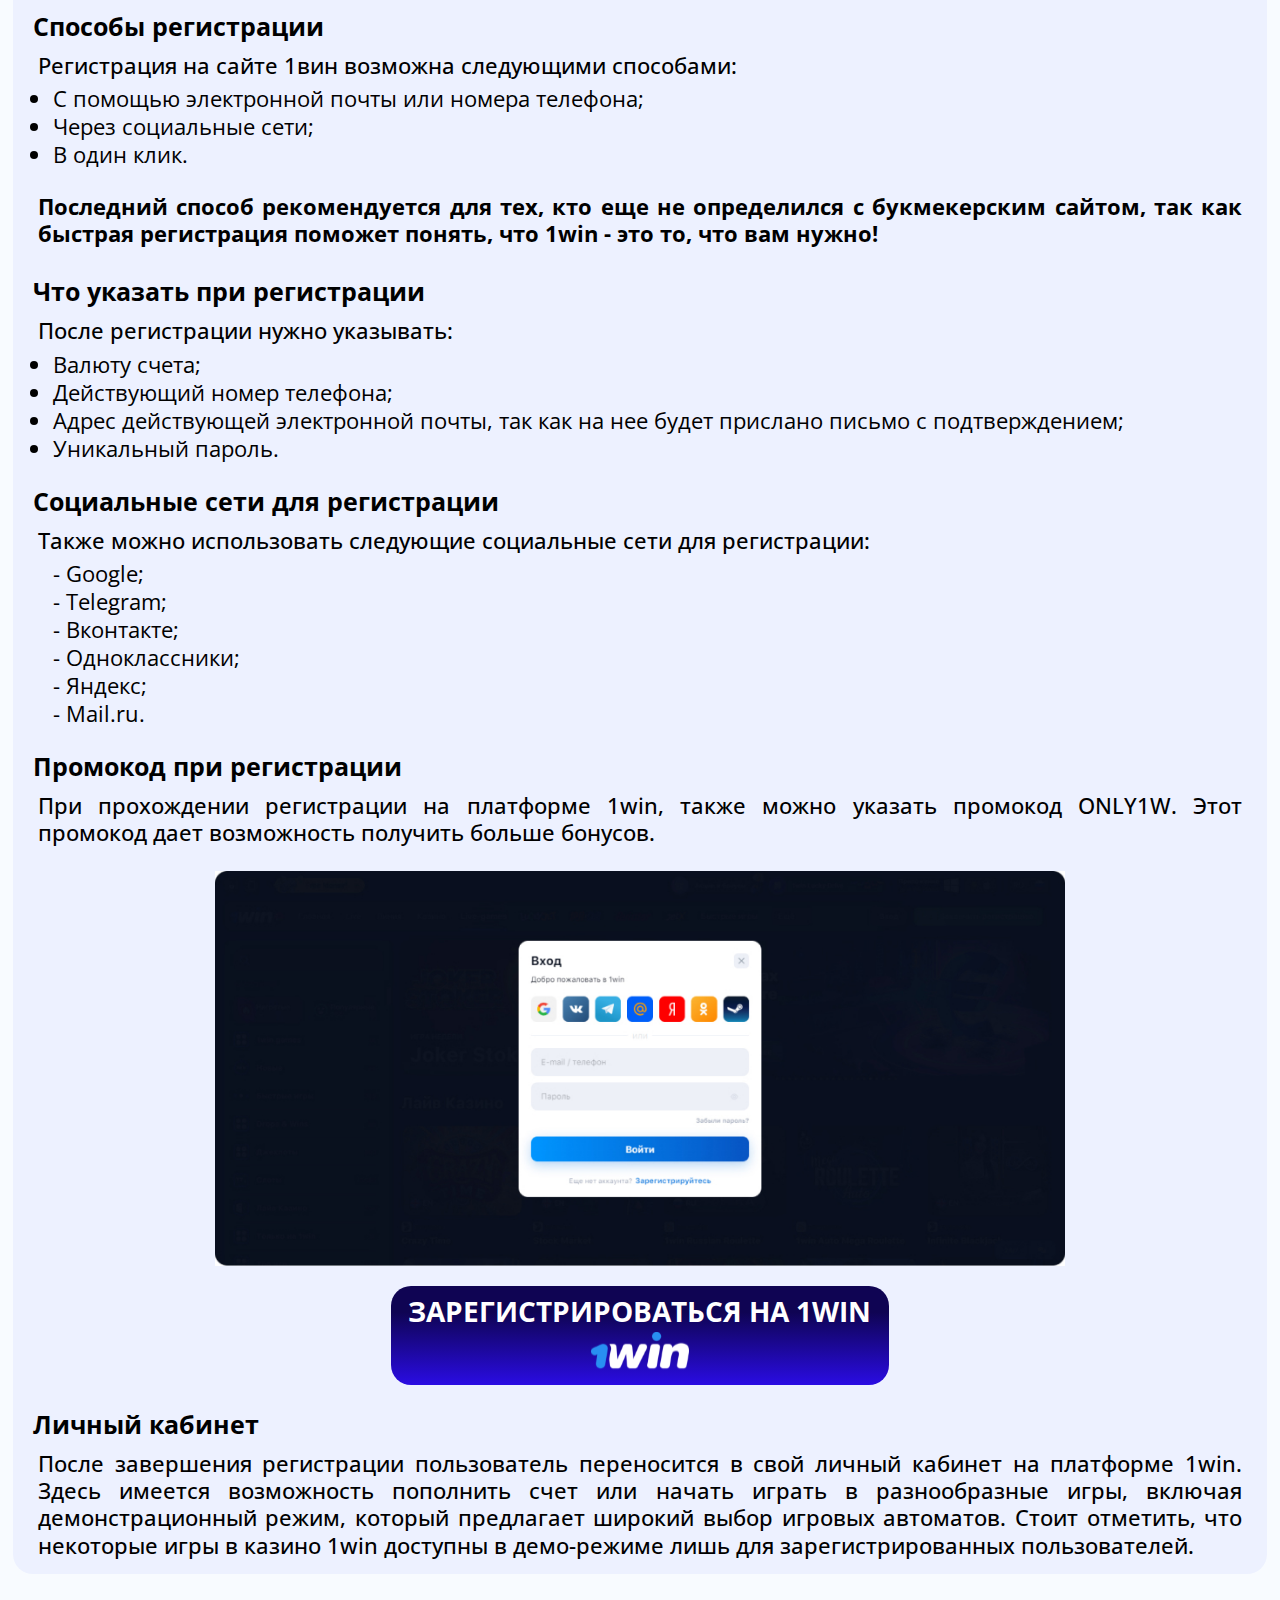
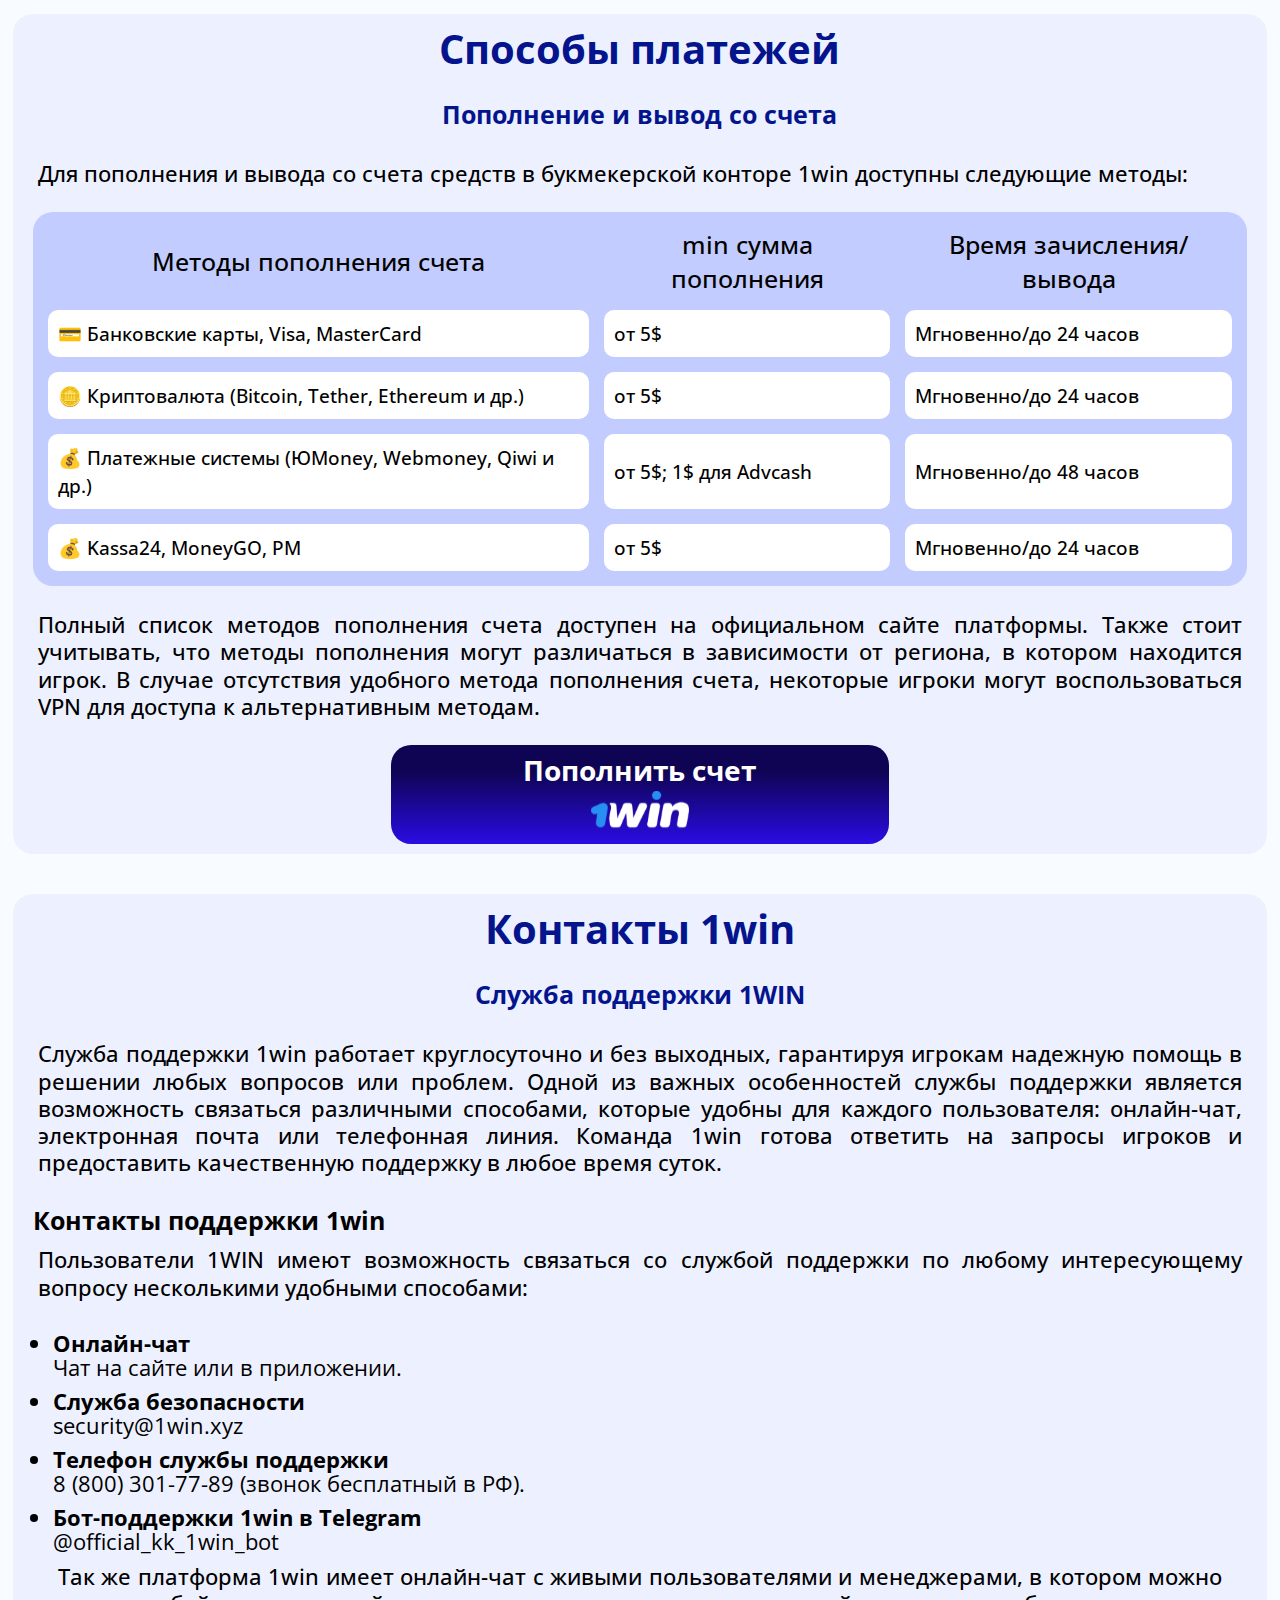
==== commit aac827ad: "test end" ====
--- a/index.html
+++ b/index.html
@@ -160,13 +160,1101 @@
             </div>
         </div>
         <main>
-            <div class="promo">
-
-                <section class="promo_section promo_1">
-                    <h1>ОФИЦИАЛЬНЫЙ <br> САЙТ</h1>
-                    <a href="#" rel="nofollow" data-link="getLink" class="promo_logo">
-                        <svg data-v-66724ed8="" version="1.1" class="logo_img" xmlns="http://www.w3.org/2000/svg"
-                            x="0px" y="0px" viewBox="0 0 970 493" xml:space="preserve">
+            <div>
+                <div class="promo">
+
+                    <section class="promo_section promo_1">
+                        <h1>ОФИЦИАЛЬНЫЙ <br> САЙТ</h1>
+                        <a href="#" rel="nofollow" data-link="getLink" class="promo_logo">
+                            <svg data-v-66724ed8="" version="1.1" class="logo_img" xmlns="http://www.w3.org/2000/svg"
+                                x="0px" y="0px" viewBox="0 0 970 493" xml:space="preserve">
+                                <rect data-v-66724ed8="" x="0.1" y="0" width="970" height="493" class="st0" fill="none">
+                                </rect>
+                                <g data-v-66724ed8="">
+                                    <linearGradient data-v-66724ed8="" gradientUnits="userSpaceOnUse" x1="170.9794"
+                                        y1="475.136" x2="170.9794" y2="252.1185"
+                                        gradientTransform="matrix(1 0 0 1 0 -92.9841)">
+                                        <stop data-v-66724ed8="" offset="0" style="stop-color: rgb(1, 103, 202);">
+                                        </stop>
+                                        <stop data-v-66724ed8="" offset="1" style="stop-color: rgb(56, 168, 250);">
+                                        </stop>
+                                    </linearGradient>
+                                    <path data-v-66724ed8="" fill="rgb(56, 168, 250)"
+                                        d="M235,207.3c3.6-17.3-2.9-29.7-14.5-37.8c-10.6-7.1-24-8.1-38.2-1.1L123.3,195 c-14.8,6.7-21.2,24-14.8,38.5c6.7,14.8,23.7,21.2,38.5,14.8l7.8-3.6l-12.7,69c-3.6,20.8,9.9,37.8,28.3,41.4 c19.5,3.6,38.5-9.2,41.7-28.7L235,207.3z"
+                                        class="st1"></path>
+                                    <linearGradient data-v-66724ed8="" gradientUnits="userSpaceOnUse" x1="707.7445"
+                                        y1="453.6779" x2="707.7445" y2="251.8257"
+                                        gradientTransform="matrix(1 0 0 1 0 -92.9841)">
+                                        <stop data-v-66724ed8="" offset="0" style="stop-color: rgb(200, 199, 199);">
+                                        </stop>
+                                        <stop data-v-66724ed8="" offset="7.627892e-02"
+                                            style="stop-color: rgb(214, 213, 213);">
+                                        </stop>
+                                        <stop data-v-66724ed8="" offset="0.216" style="stop-color: rgb(232, 232, 232);">
+                                        </stop>
+                                        <stop data-v-66724ed8="" offset="0.3802"
+                                            style="stop-color: rgb(245, 245, 245);">
+                                        </stop>
+                                        <stop data-v-66724ed8="" offset="0.5898"
+                                            style="stop-color: rgb(253, 253, 253);">
+                                        </stop>
+                                        <stop data-v-66724ed8="" offset="1" style="stop-color: rgb(255, 255, 255);">
+                                        </stop>
+                                    </linearGradient>
+                                    <path data-v-66724ed8="" fill="rgb(255, 255, 255)"
+                                        d="M771.7,164.4c-32.5-4.7-65.3,14.3-77.8,41.1l2.1-11.7c5.3-23.7-4.6-30-21.5-30h-21.9 c-20.8,0-25.5,11.3-28,24.4l-25.5,141.4c-2.1,9.6-0.7,26.2,18,26.2h30.4c18,0,21.5-14.1,24-27.6l12.3-67.9 c2.9-15.5,5.3-23,10.6-28.7c8.1-9.2,24.4-13.4,35.7-4.2c6.7,5.6,9.2,15.2,7.4,28.7l-12.3,73.5c-2.7,16.3,4.2,26.2,17.7,26.2h30.4 c17.3,0,20.8-13.4,23.3-27.6l17.8-92.1C822.7,202.9,811,170.1,771.7,164.4z"
+                                        class="st2"></path>
+                                    <linearGradient data-v-66724ed8="" gradientUnits="userSpaceOnUse" x1="576.8108"
+                                        y1="256.0479" x2="576.8108" y2="156.935"
+                                        gradientTransform="matrix(1 0 0 1 0 -92.9841)">
+                                        <stop data-v-66724ed8="" offset="0" style="stop-color: rgb(1, 103, 202);">
+                                        </stop>
+                                        <stop data-v-66724ed8="" offset="1" style="stop-color: rgb(56, 168, 250);">
+                                        </stop>
+                                    </linearGradient>
+                                    <ellipse data-v-66724ed8="" fill="rgb(56, 168, 250)" cx="576.8" cy="110.7" rx="35"
+                                        ry="34.7" class="st3">
+                                    </ellipse>
+                                    <linearGradient data-v-66724ed8="" gradientUnits="userSpaceOnUse" x1="555.777"
+                                        y1="454.0296" x2="555.777" y2="252.2516"
+                                        gradientTransform="matrix(1 0 0 1 0 -92.9841)">
+                                        <stop data-v-66724ed8="" offset="0" style="stop-color: rgb(200, 199, 199);">
+                                        </stop>
+                                        <stop data-v-66724ed8="" offset="7.627892e-02"
+                                            style="stop-color: rgb(214, 213, 213);">
+                                        </stop>
+                                        <stop data-v-66724ed8="" offset="0.216" style="stop-color: rgb(232, 232, 232);">
+                                        </stop>
+                                        <stop data-v-66724ed8="" offset="0.3802"
+                                            style="stop-color: rgb(245, 245, 245);">
+                                        </stop>
+                                        <stop data-v-66724ed8="" offset="0.5898"
+                                            style="stop-color: rgb(253, 253, 253);">
+                                        </stop>
+                                        <stop data-v-66724ed8="" offset="1" style="stop-color: rgb(255, 255, 255);">
+                                        </stop>
+                                    </linearGradient>
+                                    <path data-v-66724ed8="" fill="rgb(255, 255, 255)"
+                                        d="M579,328c-2.5,14.8-6.7,27.6-24,27.6h-30.7c-14.8,0-20.2-11-17.3-25.5L532.2,188 c2.5-15.2,9.2-24.4,28-24.4h23.3c19.8,0,24.7,9.6,20.5,30L579,328z"
+                                        class="st4"></path>
+                                    <linearGradient data-v-66724ed8="" gradientUnits="userSpaceOnUse" x1="378.6454"
+                                        y1="453.667" x2="378.6454" y2="252.2527"
+                                        gradientTransform="matrix(1 0 0 1 0 -92.9841)">
+                                        <stop data-v-66724ed8="" offset="0" style="stop-color: rgb(200, 199, 199);">
+                                        </stop>
+                                        <stop data-v-66724ed8="" offset="7.627892e-02"
+                                            style="stop-color: rgb(214, 213, 213);">
+                                        </stop>
+                                        <stop data-v-66724ed8="" offset="0.216" style="stop-color: rgb(232, 232, 232);">
+                                        </stop>
+                                        <stop data-v-66724ed8="" offset="0.3802"
+                                            style="stop-color: rgb(245, 245, 245);">
+                                        </stop>
+                                        <stop data-v-66724ed8="" offset="0.5898"
+                                            style="stop-color: rgb(253, 253, 253);">
+                                        </stop>
+                                        <stop data-v-66724ed8="" offset="1" style="stop-color: rgb(255, 255, 255);">
+                                        </stop>
+                                    </linearGradient>
+                                    <path data-v-66724ed8="" fill="rgb(255, 255, 255)"
+                                        d="M241.2,163.6c7.8,9.2,17,20.5,12.3,48.1l-12,64.8l2.1,52c0.4,18.8,9.6,26.9,25.1,26.9h39.6 c12.3,0,17.7-9.6,22.6-21.5l30-73.9l3.2,70.7c0.4,15.5,8.1,25.1,22.6,25.1h44.9c12.7,0,18-7.8,23.7-21.5l57.6-141.4 c6.3-14.5,2.5-29-13.1-29h-28.7c-10.6,0-18,3.6-22.3,13.8l-38.9,94.6l-3.6-84.5c-0.7-18-9.2-24-19.5-24h-29.3 c-11.7,0-18.4,4.6-21.9,13.4l-38.9,95.5l-3.6-87c-0.4-16.3-6-21.9-19.1-21.9H249H241.2L241.2,163.6z"
+                                        class="st5"></path>
+                                </g>
+                            </svg></a>
+                        <p>СТАВКИ НА СПОРТ <br> ОНЛАЙН-КАЗИНО</p>
+                    </section>
+
+                    <img class="promo_img" src="./img/1_ГЛАВ_3.png" alt="">
+
+                    <section class="promo_section promo_2">
+                        <h3>ОФИЦИАЛЬНЫЙ <br> ПРОМОКОД
+                        </h3>
+                        <div class="promo_logo promo_code">
+                            <p id="copy">ONLY1W</p>
+                            <hr><span class="material-symbols-outlined">
+                                file_copy
+                            </span>
+                            <div id="copy_modal">Промкод скопирован</div>
+                        </div>
+                        <p>+500% К ДЕПОЗИТУ <br>+70 ФРИСПИНОВ
+                        </p>
+
+                    </section>
+                </div>
+                <section class="title">
+                    <h2>ДЕЛАТЬ СТАВКИ НА СПОРТ <br>ИГРАТЬ В ОНЛАЙН-КАЗИНО</h2>
+                    <section class="link_site" data-link="getLink">
+                        <h4>ВХОД НА САЙТ</h4>
+                        <div class="title_img">
+                            <svg data-v-66724ed8="" version="1.1" class="logo_img" xmlns="http://www.w3.org/2000/svg"
+                                x="0px" y="0px" viewBox="0 0 970 493" xml:space="preserve">
+                                <rect data-v-66724ed8="" x="0.1" y="0" width="970" height="493" class="st0" fill="none">
+                                </rect>
+                                <g data-v-66724ed8="">
+                                    <linearGradient data-v-66724ed8="" gradientUnits="userSpaceOnUse" x1="170.9794"
+                                        y1="475.136" x2="170.9794" y2="252.1185"
+                                        gradientTransform="matrix(1 0 0 1 0 -92.9841)">
+                                        <stop data-v-66724ed8="" offset="0" style="stop-color: rgb(1, 103, 202);">
+                                        </stop>
+                                        <stop data-v-66724ed8="" offset="1" style="stop-color: rgb(56, 168, 250);">
+                                        </stop>
+                                    </linearGradient>
+                                    <path data-v-66724ed8="" fill="rgb(56, 168, 250)"
+                                        d="M235,207.3c3.6-17.3-2.9-29.7-14.5-37.8c-10.6-7.1-24-8.1-38.2-1.1L123.3,195 c-14.8,6.7-21.2,24-14.8,38.5c6.7,14.8,23.7,21.2,38.5,14.8l7.8-3.6l-12.7,69c-3.6,20.8,9.9,37.8,28.3,41.4 c19.5,3.6,38.5-9.2,41.7-28.7L235,207.3z"
+                                        class="st1"></path>
+                                    <linearGradient data-v-66724ed8="" gradientUnits="userSpaceOnUse" x1="707.7445"
+                                        y1="453.6779" x2="707.7445" y2="251.8257"
+                                        gradientTransform="matrix(1 0 0 1 0 -92.9841)">
+                                        <stop data-v-66724ed8="" offset="0" style="stop-color: rgb(200, 199, 199);">
+                                        </stop>
+                                        <stop data-v-66724ed8="" offset="7.627892e-02"
+                                            style="stop-color: rgb(214, 213, 213);">
+                                        </stop>
+                                        <stop data-v-66724ed8="" offset="0.216" style="stop-color: rgb(232, 232, 232);">
+                                        </stop>
+                                        <stop data-v-66724ed8="" offset="0.3802"
+                                            style="stop-color: rgb(245, 245, 245);">
+                                        </stop>
+                                        <stop data-v-66724ed8="" offset="0.5898"
+                                            style="stop-color: rgb(253, 253, 253);">
+                                        </stop>
+                                        <stop data-v-66724ed8="" offset="1" style="stop-color: rgb(255, 255, 255);">
+                                        </stop>
+                                    </linearGradient>
+                                    <path data-v-66724ed8="" fill="rgb(255, 255, 255)"
+                                        d="M771.7,164.4c-32.5-4.7-65.3,14.3-77.8,41.1l2.1-11.7c5.3-23.7-4.6-30-21.5-30h-21.9 c-20.8,0-25.5,11.3-28,24.4l-25.5,141.4c-2.1,9.6-0.7,26.2,18,26.2h30.4c18,0,21.5-14.1,24-27.6l12.3-67.9 c2.9-15.5,5.3-23,10.6-28.7c8.1-9.2,24.4-13.4,35.7-4.2c6.7,5.6,9.2,15.2,7.4,28.7l-12.3,73.5c-2.7,16.3,4.2,26.2,17.7,26.2h30.4 c17.3,0,20.8-13.4,23.3-27.6l17.8-92.1C822.7,202.9,811,170.1,771.7,164.4z"
+                                        class="st2"></path>
+                                    <linearGradient data-v-66724ed8="" gradientUnits="userSpaceOnUse" x1="576.8108"
+                                        y1="256.0479" x2="576.8108" y2="156.935"
+                                        gradientTransform="matrix(1 0 0 1 0 -92.9841)">
+                                        <stop data-v-66724ed8="" offset="0" style="stop-color: rgb(1, 103, 202);">
+                                        </stop>
+                                        <stop data-v-66724ed8="" offset="1" style="stop-color: rgb(56, 168, 250);">
+                                        </stop>
+                                    </linearGradient>
+                                    <ellipse data-v-66724ed8="" fill="rgb(56, 168, 250)" cx="576.8" cy="110.7" rx="35"
+                                        ry="34.7" class="st3">
+                                    </ellipse>
+                                    <linearGradient data-v-66724ed8="" gradientUnits="userSpaceOnUse" x1="555.777"
+                                        y1="454.0296" x2="555.777" y2="252.2516"
+                                        gradientTransform="matrix(1 0 0 1 0 -92.9841)">
+                                        <stop data-v-66724ed8="" offset="0" style="stop-color: rgb(200, 199, 199);">
+                                        </stop>
+                                        <stop data-v-66724ed8="" offset="7.627892e-02"
+                                            style="stop-color: rgb(214, 213, 213);">
+                                        </stop>
+                                        <stop data-v-66724ed8="" offset="0.216" style="stop-color: rgb(232, 232, 232);">
+                                        </stop>
+                                        <stop data-v-66724ed8="" offset="0.3802"
+                                            style="stop-color: rgb(245, 245, 245);">
+                                        </stop>
+                                        <stop data-v-66724ed8="" offset="0.5898"
+                                            style="stop-color: rgb(253, 253, 253);">
+                                        </stop>
+                                        <stop data-v-66724ed8="" offset="1" style="stop-color: rgb(255, 255, 255);">
+                                        </stop>
+                                    </linearGradient>
+                                    <path data-v-66724ed8="" fill="rgb(255, 255, 255)"
+                                        d="M579,328c-2.5,14.8-6.7,27.6-24,27.6h-30.7c-14.8,0-20.2-11-17.3-25.5L532.2,188 c2.5-15.2,9.2-24.4,28-24.4h23.3c19.8,0,24.7,9.6,20.5,30L579,328z"
+                                        class="st4"></path>
+                                    <linearGradient data-v-66724ed8="" gradientUnits="userSpaceOnUse" x1="378.6454"
+                                        y1="453.667" x2="378.6454" y2="252.2527"
+                                        gradientTransform="matrix(1 0 0 1 0 -92.9841)">
+                                        <stop data-v-66724ed8="" offset="0" style="stop-color: rgb(200, 199, 199);">
+                                        </stop>
+                                        <stop data-v-66724ed8="" offset="7.627892e-02"
+                                            style="stop-color: rgb(214, 213, 213);">
+                                        </stop>
+                                        <stop data-v-66724ed8="" offset="0.216" style="stop-color: rgb(232, 232, 232);">
+                                        </stop>
+                                        <stop data-v-66724ed8="" offset="0.3802"
+                                            style="stop-color: rgb(245, 245, 245);">
+                                        </stop>
+                                        <stop data-v-66724ed8="" offset="0.5898"
+                                            style="stop-color: rgb(253, 253, 253);">
+                                        </stop>
+                                        <stop data-v-66724ed8="" offset="1" style="stop-color: rgb(255, 255, 255);">
+                                        </stop>
+                                    </linearGradient>
+                                    <path data-v-66724ed8="" fill="rgb(255, 255, 255)"
+                                        d="M241.2,163.6c7.8,9.2,17,20.5,12.3,48.1l-12,64.8l2.1,52c0.4,18.8,9.6,26.9,25.1,26.9h39.6 c12.3,0,17.7-9.6,22.6-21.5l30-73.9l3.2,70.7c0.4,15.5,8.1,25.1,22.6,25.1h44.9c12.7,0,18-7.8,23.7-21.5l57.6-141.4 c6.3-14.5,2.5-29-13.1-29h-28.7c-10.6,0-18,3.6-22.3,13.8l-38.9,94.6l-3.6-84.5c-0.7-18-9.2-24-19.5-24h-29.3 c-11.7,0-18.4,4.6-21.9,13.4l-38.9,95.5l-3.6-87c-0.4-16.3-6-21.9-19.1-21.9H249H241.2L241.2,163.6z"
+                                        class="st5"></path>
+                                </g>
+                            </svg>
+                        </div>
+                    </section>
+                </section>
+            </div>
+            <section class="menu_content">
+                <h3>Содержание</h3>
+                <ul>
+                    <li>
+                        <a href="">
+                            О 1win
+                            <div class="arrow_content"><svg width="25" height="20" viewBox="0 0 21 16" fill="none"
+                                    xmlns="http://www.w3.org/2000/svg">
+                                    <path
+                                        d="M20.7071 8.70711C21.0976 8.31658 21.0976 7.68342 20.7071 7.29289L14.3431 0.928932C13.9526 0.538408 13.3195 0.538408 12.9289 0.928932C12.5384 1.31946 12.5384 1.95262 12.9289 2.34315L18.5858 8L12.9289 13.6569C12.5384 14.0474 12.5384 14.6805 12.9289 15.0711C13.3195 15.4616 13.9526 15.4616 14.3431 15.0711L20.7071 8.70711ZM0 9H20V7H0V9Z"
+                                        fill="#04148D" />
+                                </svg></div>
+                        </a>
+                    </li>
+                    <li><a href="">Киберспорт<div class="arrow_content"><svg width="25" height="20" viewBox="0 0 21 16"
+                                    fill="none" xmlns="http://www.w3.org/2000/svg">
+                                    <path
+                                        d="M20.7071 8.70711C21.0976 8.31658 21.0976 7.68342 20.7071 7.29289L14.3431 0.928932C13.9526 0.538408 13.3195 0.538408 12.9289 0.928932C12.5384 1.31946 12.5384 1.95262 12.9289 2.34315L18.5858 8L12.9289 13.6569C12.5384 14.0474 12.5384 14.6805 12.9289 15.0711C13.3195 15.4616 13.9526 15.4616 14.3431 15.0711L20.7071 8.70711ZM0 9H20V7H0V9Z"
+                                        fill="#04148D" />
+                                </svg></div></a>
+
+                    </li>
+                    <li><a href="">Live игры 1win<div class="arrow_content"><svg width="25" height="20"
+                                    viewBox="0 0 21 16" fill="none" xmlns="http://www.w3.org/2000/svg">
+                                    <path
+                                        d="M20.7071 8.70711C21.0976 8.31658 21.0976 7.68342 20.7071 7.29289L14.3431 0.928932C13.9526 0.538408 13.3195 0.538408 12.9289 0.928932C12.5384 1.31946 12.5384 1.95262 12.9289 2.34315L18.5858 8L12.9289 13.6569C12.5384 14.0474 12.5384 14.6805 12.9289 15.0711C13.3195 15.4616 13.9526 15.4616 14.3431 15.0711L20.7071 8.70711ZM0 9H20V7H0V9Z"
+                                        fill="#04148D" />
+                                </svg></div></a>
+
+                    </li>
+                    <li><a href="">Ставки на спорт<div class="arrow_content"><svg width="25" height="20"
+                                    viewBox="0 0 21 16" fill="none" xmlns="http://www.w3.org/2000/svg">
+                                    <path
+                                        d="M20.7071 8.70711C21.0976 8.31658 21.0976 7.68342 20.7071 7.29289L14.3431 0.928932C13.9526 0.538408 13.3195 0.538408 12.9289 0.928932C12.5384 1.31946 12.5384 1.95262 12.9289 2.34315L18.5858 8L12.9289 13.6569C12.5384 14.0474 12.5384 14.6805 12.9289 15.0711C13.3195 15.4616 13.9526 15.4616 14.3431 15.0711L20.7071 8.70711ZM0 9H20V7H0V9Z"
+                                        fill="#04148D" />
+                                </svg></div></a>
+
+                    </li>
+                    <li><a href="">Регистарция в 1win <div class="arrow_content"><svg width="25" height="20"
+                                    viewBox="0 0 21 16" fill="none" xmlns="http://www.w3.org/2000/svg">
+                                    <path
+                                        d="M20.7071 8.70711C21.0976 8.31658 21.0976 7.68342 20.7071 7.29289L14.3431 0.928932C13.9526 0.538408 13.3195 0.538408 12.9289 0.928932C12.5384 1.31946 12.5384 1.95262 12.9289 2.34315L18.5858 8L12.9289 13.6569C12.5384 14.0474 12.5384 14.6805 12.9289 15.0711C13.3195 15.4616 13.9526 15.4616 14.3431 15.0711L20.7071 8.70711ZM0 9H20V7H0V9Z"
+                                        fill="#04148D" />
+                                </svg></div></a>
+
+                    </li>
+                    <li><a href="">Контакты 1win<div class="arrow_content"><svg width="25" height="20"
+                                    viewBox="0 0 21 16" fill="none" xmlns="http://www.w3.org/2000/svg">
+                                    <path
+                                        d="M20.7071 8.70711C21.0976 8.31658 21.0976 7.68342 20.7071 7.29289L14.3431 0.928932C13.9526 0.538408 13.3195 0.538408 12.9289 0.928932C12.5384 1.31946 12.5384 1.95262 12.9289 2.34315L18.5858 8L12.9289 13.6569C12.5384 14.0474 12.5384 14.6805 12.9289 15.0711C13.3195 15.4616 13.9526 15.4616 14.3431 15.0711L20.7071 8.70711ZM0 9H20V7H0V9Z"
+                                        fill="#04148D" />
+                                </svg></div>
+                    </li></a>
+
+                    <li><a href="">Онлайн казино <div class="arrow_content"><svg width="25" height="20"
+                                    viewBox="0 0 21 16" fill="none" xmlns="http://www.w3.org/2000/svg">
+                                    <path
+                                        d="M20.7071 8.70711C21.0976 8.31658 21.0976 7.68342 20.7071 7.29289L14.3431 0.928932C13.9526 0.538408 13.3195 0.538408 12.9289 0.928932C12.5384 1.31946 12.5384 1.95262 12.9289 2.34315L18.5858 8L12.9289 13.6569C12.5384 14.0474 12.5384 14.6805 12.9289 15.0711C13.3195 15.4616 13.9526 15.4616 14.3431 15.0711L20.7071 8.70711ZM0 9H20V7H0V9Z"
+                                        fill="#04148D" />
+                                </svg></div></a>
+
+                    </li>
+                    <li><a href="">Способы платежей <div class="arrow_content"><svg width="25" height="20"
+                                    viewBox="0 0 21 16" fill="none" xmlns="http://www.w3.org/2000/svg">
+                                    <path
+                                        d="M20.7071 8.70711C21.0976 8.31658 21.0976 7.68342 20.7071 7.29289L14.3431 0.928932C13.9526 0.538408 13.3195 0.538408 12.9289 0.928932C12.5384 1.31946 12.5384 1.95262 12.9289 2.34315L18.5858 8L12.9289 13.6569C12.5384 14.0474 12.5384 14.6805 12.9289 15.0711C13.3195 15.4616 13.9526 15.4616 14.3431 15.0711L20.7071 8.70711ZM0 9H20V7H0V9Z"
+                                        fill="#04148D" />
+                                </svg></div></a>
+
+                    </li>
+                    <li><a href="">FAQ <div class="arrow_content"><svg width="25" height="20" viewBox="0 0 21 16"
+                                    fill="none" xmlns="http://www.w3.org/2000/svg">
+                                    <path
+                                        d="M20.7071 8.70711C21.0976 8.31658 21.0976 7.68342 20.7071 7.29289L14.3431 0.928932C13.9526 0.538408 13.3195 0.538408 12.9289 0.928932C12.5384 1.31946 12.5384 1.95262 12.9289 2.34315L18.5858 8L12.9289 13.6569C12.5384 14.0474 12.5384 14.6805 12.9289 15.0711C13.3195 15.4616 13.9526 15.4616 14.3431 15.0711L20.7071 8.70711ZM0 9H20V7H0V9Z"
+                                        fill="#04148D" />
+                                </svg></div></a></li>
+                </ul>
+            </section>
+            <section class="about content">
+                <h3>O 1win</h3>
+
+                <h5>Сайт 1win - это место, где объединены различные популярные направления
+                    онлайн-гемблинга.</h5>
+
+                <p> Здесь можно
+                    насладиться самыми новыми игровыми автоматами или сделать ставку на многие виды спорта. 1win
+                    постоянно развивается и стремится улучшить свой сервис для всех посетителей. </p>
+                <p>Пользователи 1win имеют
+                    возможность играть как на официальном сайте, так и с помощью приложений для устройств на
+                    операционных системах Android и iOS.</p>
+            </section>
+            <div class="content">
+
+                <div class="casino content_grid">
+                    <div class="list_about_desc">
+                        <p>1win вышла за пределы своих первоначальных функций букмекерской конторы, став полноценной
+                            платформой для онлайн-развлечений. Здесь каждый зарегистрированный игрок найдет
+                            захватывающие
+                            виртуальные азартные развлечения:</p>
+
+                        <section>
+                            <h5>Развлечения на 1win: Изобилие Онлайн-Гемблинга</h5>
+                            <ul>
+                                <li>
+                                    <strong>Ставки на
+                                        спорт:</strong> Широкий выбор с мгновенными расчетами.
+                                </li>
+                                <li>
+                                    <strong> Онлайн-казино:</strong> Более 8552 игр с сертификатами
+                                    честной генерации.
+                                </li>
+                                <li>
+                                    <strong>Лайв-игры:</strong> Настольные игры с живыми дилерами.
+                                </li>
+                                <li>
+                                    <strong>Эксклюзивные развлечения:</strong>
+                                    Специальные игры, включая краш и уникальные аппараты.
+                                </li>
+                                <li>
+                                    <strong>Покер:</strong> Участие в турнирах и соревнованиях
+                                    за джекпот.
+                                </li>
+                                <li>
+                                    <strong>Бонусы:</strong> Регулярные акции и приветственные бонусы.
+                                </li>
+                                <li>
+                                    <strong>Кинотеатр:</strong> Просмотр фильмов и
+                                    сериалов прямо на платформе.
+                                </li>
+                                <li>
+                                    <strong> Трейдинг:</strong> Надежная платформа для инвестиций.
+                                </li>
+                            </ul>
+                        </section>
+                        <section>
+                            <h5>Идеальное место для
+                                разнообразного Онлайн-Гемблинга </h5>
+                            <p>Комбинация развлечений на 1win привлекает тех, кто ищет не
+                                только азарт, но и качество в онлайн-гемблинге.</p>
+                        </section>
+                        <section>
+                            <h5> Надежность и признание</h5>
+                            <p>1win
+                                функционирует под
+                                лицензией Кюрасао, обеспечивая надежное и безопасное игровое окружение. Также она
+                                получила
+                                широкое признание на европейском рынке и активно участвует в международных конференциях
+                                и
+                                выставках, продвигая индустрию iGaming вперед.</p>
+                        </section>
+
+                    </div>
+                    <table>
+                        <thead>
+                            <tr>
+                                <th>Характеристики</th>
+                                <th>Описание</th>
+                            </tr>
+
+                        </thead>
+                        <tbody>
+                            <tr>
+                                <td>🎰 Деятельность</td>
+                                <td>Онлайн казино, ставки на спорт</td>
+                            </tr>
+                            <tr>
+                                <td>📅 Год основания</td>
+                                <td>2016 год (1win c 2018)</td>
+                            </tr>
+                            <tr>
+                                <td>📜 Лицензия</td>
+                                <td>Кюрасао 8048/JAZ2018-040</td>
+                            </tr>
+                            <tr>
+                                <td>📱 Мобильные приложения</td>
+                                <td>IOS, Android, Windows</td>
+                            </tr>
+                            <tr>
+                                <td>📲 Мобильная версия</td>
+                                <td>Есть</td>
+                            </tr>
+                            <tr>
+                                <td>💰 Приветственный бонус</td>
+                                <td>500% суммарно на 4 депозита, 70 FS</td>
+
+                            </tr>
+                        </tbody>
+                    </table>
+                    <section class="advertising" data-link="getLink">
+                        <h3>Онлайн-казино и Букмекерская контора 1win</h3>
+                        <img src="./img/about_table_img.png" alt="">
+                        <section class="link_site about_table">
+                            <h4>ВХОД НА САЙТ</h4>
+
+                            <img src="./img/logo1.svg" alt="">
+
+
+                        </section>
+                    </section>
+                </div>
+
+                <div class="cinema content_grid">
+                    <section class="advertising cinema_advertising" data-link="getLink">
+                        <h3>Онлайн кинотератр 1winTV</h3>
+                        <img src="./img/about_table_img.png" alt="">
+                        <section class="link_site about_table">
+                            <h4>Смотреть кино онлайн</h4>
+                            <img src="./img/logo1.svg" alt="">
+                        </section>
+                    </section>
+
+                    <section class="cinema_desc">
+                        <section>
+                            <h5>1winTV: Новая функция для пользователей 1win</h5>
+                            <p>1winTV - это уникальная функция, добавленная на официальный
+                                сайт 1win, которая уже набирает популярность среди пользователей.</p>
+                        </section>
+                        <section>
+                            <h5>Бесплатный просмотр фильмов в Высоком Качестве</h5>
+                            <p>Пользователи могут наслаждаться просмотром любимых фильмов без дополнительной оплаты.</p>
+                        </section>
+
+                        <section>
+                            <h5>Большой выбор фильмов</h5>
+                            <p>Платформа предлагает широкий выбор фильмов из 22 различных жанров, включая как классику,
+                                так и самые последние новинки кинематографа, занимающие высокие позиции в рейтингах.</p>
+                        </section>
+                        <section>
+                            <h5>Простой процесс регистрации</h5>
+                            <p>Единственным условием для использования функции является обязательная регистрация на
+                                сайте
+                                1win, что делает процесс максимально простым. Для многих пользователей это становится
+                                дополнительным
+                                стимулом для стать официальными клиентами онлайн-казино, предоставляя возможность не
+                                только
+                                играть в
+                                онлайн-игры на деньги, но и наслаждаться просмотром фильмов с любимыми актерами.</p>
+                        </section>
+                    </section>
+                    <table>
+                        <thead>
+                            <tr>
+                                <th colspan="2">Жанры</th>
+                            </tr>
+                        </thead>
+                        <tbody>
+                            <tr>
+                                <td>🤩 Аниме</td>
+                                <td>👻 Ужасы</td>
+                            </tr>
+                            <tr>
+                                <td>🔪 Боевик</td>
+                                <td>🔫 Фильмы-Нуар</td>
+                            </tr>
+                            <tr>
+                                <td>⚔️ Военный</td>
+                                <td>🕵️‍♂️ Детективы</td>
+                            </tr>
+                            <tr>
+                                <td>🎭 Драма</td>
+                                <td>👨‍👩‍👧‍👦 Семейные</td>
+                            </tr>
+                            <tr>
+                                <td>🤹‍♂️ Комедия</td>
+                                <td>🧟‍♂️ Фантастика</td>
+                            </tr>
+                            <tr>
+                                <td>🦁 Мультфильмы</td>
+                                <td>И другие...</td>
+
+                            </tr>
+                        </tbody>
+                    </table>
+                    <p class="cinema_paragraph">С полным списком доступных жанров кино можно ознакомиться на сайте 1win.
+                    </p>
+                </div>
+
+                <section class="trade content_grid">
+                    <section class="list_about_desc">
+
+                        <h5>
+                            Платформа для трейдинга 1win - надежный гид в мире финансовых инвестиций
+                        </h5>
+                        <section>
+                            <h5>Широкий выбор активов</h5>
+
+                            <p><strong>Разнообразие возможностей:</strong> 1win предоставляет доступ к широкому спектру
+                                активов,
+                                включая
+                                валютные пары, акции, индексы, криптовалюты и сырьевые товары. Это позволяет трейдерам
+                                диверсифицировать свои портфели и увеличить потенциальную прибыль.</p>
+                        </section>
+                        <section>
+                            <h5> Интуитивно понятная торговая
+                                платформа </h5>
+                            <p><strong>Легкость использования:</strong> Пользовательский интерфейс 1win обеспечивает
+                                быстрый
+                                доступ к
+                                рыночным данным, что позволяет трейдерам анализировать информацию и принимать
+                                обоснованные
+                                решения быстро и легко.</p>
+                        </section>
+                        <section>
+                            <h5> Быстрое исполнение ордеров</h5>
+                            <p> <strong>Моментальная реакция на рыночные изменения:</strong>
+                                Благодаря технологии быстрого исполнения ордеров 1win, трейдеры могут эффективно
+                                реагировать
+                                на
+                                изменения в рыночной ситуации и моментально вводить свои стратегии в действие.</p>
+                        </section>
+                        <section>
+                            <h5> Профессиональная
+                                поддержка</h5>
+                            <p> <strong>Экспертная помощь:</strong> Команда профессиональных аналитиков и экспертов по
+                                клиентскому
+                                обслуживанию всегда готова помочь в любых вопросах, связанных с трейдингом и
+                                использованием
+                                платформы 1win.</p>
+                        </section>
+                        <section>
+                            <h5>Присоединяйтесь к 1win сегодня</h5>
+                            <p> <strong>Откройте мир возможностей:</strong> Независимо уровня
+                                опыта трейдера, команда 1win готова помочь достичь финансовых целей и улучшить
+                                трейдинговое
+                                искусство. Доверьтесь 1win, и вы сделаете ваш путь к финансовому успеху увлекательным и
+                                прибыльным!</p>
+                        </section>
+
+                    </section>
+                    <section class="advertising" data-link="getLink">
+                        <h3>Трейдинг <br>1win</h3>
+                        <img src="./img/about_table_img.png" alt="">
+                        <section class="link_site about_table">
+                            <h4>Зарабатывать на трейдинге</h4>
+
+                            <img src="./img/logo1.svg" alt="">
+
+                        </section>
+                    </section>
+                </section>
+            </div>
+            <section class="online_casino content">
+                <h3>Онлайн казино 1win</h3>
+
+                <h5>Лучшиее онлайн-казино на платформе 1win: Слоты, Рулетка, Покер и многое другое</h5>
+                <ul class="list">
+                    <li><strong>Богатый выбор слотов</strong> с Лучшими играми от 1win.</li>
+                    <li><strong>Азарт и возможности</strong> с рулеткой и покером.</li>
+                    <li><strong>Погрузитесь в настоящую атмосферу</strong> с живым казино на 1win.</li>
+                    <li><strong>Уникальные игры от 1win:</strong> инновации и возможности для Победы.</li>
+                </ul>
+
+                <h5>
+                    Захватывающий мир онлайн казино на платформе 1win!
+                </h5>
+                <p> На сайте 1win найдется всё, что нужно
+                    для незабываемого времяпровождения и возможности крупных выигрышей. Богатый выбор слотов
+                    включает в себя самые популярные и захватывающие игры от 1win, которые подарят азарт и
+                    невероятные эмоции. Любители азартных игр найдут также рулетку, покер и многое другое, чтобы
+                    испытать свою удачу и навыки. Но настоящее удовольствие доставляет живое казино на 1win, где
+                    можно погрузится в атмосферу реального казино и можно взаимодействовать с живыми дилерами.
+                </p>
+
+
+                <img src="./img/online_casino.png" alt="">
+
+                <h5>Онлайн казино 1win предлагает клиентам свыше 9 000 самых разнообразных игр от более чем 100
+                    провайдеров
+                </h5>
+                <p> Казино 1win располагает широким спектром азартных игр, включая более 9 000 слотов,
+                    разработанных как известными мировыми провайдерами, так и самой компанией 1win. На платформе
+                    представлено множество видов рулетки, покера, блэкджека, а также других настольных и карточных игр,
+                    чтобы каждый посетитель мог найти занятие по своему вкусу. Среди игровых предложений казино также
+                    имеются:</p>
+                <ul class="list">
+                    <li><strong>Слоты:</strong> от классических вариантов до современных новинок с ярким дизайном и
+                        эффектами,
+                        представленные ведущими провайдерами, такими как NetEnt, Pragmatic и другими.</li>
+                    <li><strong>Блэкджек:</strong> популярная карточная игра с простыми правилами.</li>
+                    <li><strong>Виртуальные игры:</strong> возможность участвовать в играх в виртуальном формате против
+                        компьютера.</li>
+                    <li><strong>Карточные игры:</strong> онлайн карточные игры. </li>
+                    <li><strong>wain sport:</strong> споривные игры против другого игрока.</li>
+                    <li><strong>Скретч-карты:</strong> виртуальные карты со скрытыми символами, где игрок должен угадать
+                        содержимое.</li>
+                    <li><strong>Лотереи:</strong> игры на удачу с случайным выбором выигрышных номеров. </li>
+                    <li><strong>Live-ame:</strong> живые игры с живыми дилерами, транслируемые из специальной студии.
+                    </li>
+                    <li><strong>Быстрые игры:</strong> игры с принятием ставки за считанные секунды.</li>
+                    <li><strong>Aviator, Lucky Jet, JetX:</strong> игра "краш" с генератором случайных чисел,
+                        предлагающая
+                        умножение ставки.</li>
+                    <li><strong>Бесплатные игры:</strong> демонстрационные версии игр и возможность использования
+                        бездепозита.</li>
+                </ul>
+                <p>Игры доступны круглосуточно, а минимальная ставка на некоторые составляет меньше 1 USD.</p>
+            </section>
+            <section class="sport content">
+                <h3>Ставки на спорт</h3>
+                <div class="content_grid">
+                    <section class="advertising" data-link="getLink">
+                        <img src="./img/about_table_img.png" alt="">
+                        <section class="link_site about_table">
+                            <h4>ДЕЛАТЬ СТАВКИ НА СПОРТ</h4>
+
+                            <img src="./img/logo1.svg" alt="">
+
+                        </section>
+                    </section>
+                    <section class="list_about_desc">
+
+                        <h5>Лучшие ставки на спорт на платформе 1win: отличные возможности и бонусы</h5>
+                        <ul class="list">
+                            <li>Уникальные коэффициенты для победы</li>
+                            <li>Множество видов спорта для ставок</li>
+                            <li>Безопасные и удобные операции с деньгами</li>
+                            <li>Бонусы и промоакции для новых и постоянных игроков</li>
+                            <li>Простой и интуитивно понятный интерфейс для новичков</li>
+                        </ul>
+                        <h5>1WIN надежный партнер в мире спортивных прогнозов</h5>
+                        <p>Уникальные коэффициенты предоставляют отличные возможности для выигрыша. 1win предлагает
+                            широкий
+                            спектр видов спорта, включая футбол, баскетбол, теннис, хоккей и многое другое, чтобы каждый
+                            мог
+                            найти что-то по своему вкусу. С 1win можно быть уверенным в безопасности и удобстве всех
+                            операций с
+                            деньгами. Платформа 1win предлагает разнообразные бонусы и промоакции как для новых игроков,
+                            так
+                            и
+                            для постоянных клиентов.</p>
+                    </section>
+                    <table>
+                        <thead>
+                            <tr>
+                                <th>Спорт</th>
+                                <th>Виды матчей</th>
+                            </tr>
+
+                        </thead>
+                        <tbody>
+                            <tr>
+                                <td>⚽️ Футбол</td>
+                                <td>Мировые лиги, Лига Чемпионов, национальные чемпионаты</td>
+                            </tr>
+                            <tr>
+                                <td>🏀 Баскетбол</td>
+                                <td>НБА, Евролига и национальные чемпионаты</td>
+                            </tr>
+                            <tr>
+                                <td>🎾 Теннис</td>
+                                <td>НБА, Евролига и национальные чемпионаты</td>
+                            </tr>
+                            <tr>
+                                <td>🏒 Хоккей</td>
+                                <td>НХЛ, КХЛ, Беларусь экстралига</td>
+                            </tr>
+                            <tr>
+                                <td>🥊 Бокс</td>
+                                <td>Международные турниры</td>
+                            </tr>
+                            <tr>
+                                <td>🤼 UFC</td>
+                                <td>Номерные туниры, Fight Night</td>
+
+                            </tr>
+                        </tbody>
+                    </table>
+                    <p class="sport_paragraph">С полным списком доступных жанров кино можно ознакомиться на сайте 1win.
+                </div>
+                <section class="sport_content">
+                    <h3>Линия в 1 WIN - LIVE и прематч</h3>
+                    <p>На платформе 1win представлено более 30 видов спорта, включая крикет, футбол, хоккей на траве,
+                        теннис, гольф и другие популярные дисциплины. Кроме того, есть отдельная линия для киберспорта,
+                        где принимаются ставки на матчи по таким играм, как Counter-Strike, Overwatch, Dota 2, League of
+                        Legends.</p>
+                    <section>
+                        <h5>Основные характеристики ставок на 1win</h5>
+                        <ul class="list">
+                            <li>количество поддерживаемых дисциплин: более 30
+                            </li>
+                            <li> суммарное количество матчей: около 800 в день (до матча и в режиме реального времени)
+                            </li>
+                            <li> роспись: варьируется для каждого матча, от 4 до 35 рынков</li>
+                        </ul>
+                    </section>
+
+                    <p> На ключевые события 1win открывает более 1 000 рынков, а на менее популярные события
+                        доступно от
+                        2 до 500 рынков.</p>
+                    <p>
+                        Средняя маржа на 1win составляет примерно 5–7%. Наиболее высокие коэффициенты представлены в
+                        футбольной линии, где средняя маржа составляет 3,5%. В крикетной и теннисной линиях этот
+                        показатель равен 7%.
+                    </p>
+                    <section>
+                        <h5>Ставки в реальном времени (LIVE)</h5>
+                        <p> В режиме реального времени (Live) количество доступных купонов для ставок обычно больше.
+                            Средняя
+                            маржа букмекера составляет от 5 до 11%, причем в футболе она обычно ниже, а в менее
+                            популярных
+                            спортивных дисциплинах - выше. Кроме того, доступны экспрессы, позволяющие одновременно
+                            регистрировать несколько купонов.
+                        </p>
+                    </section>
+
+                </section>
+                <section class="sport_content">
+                    <h3>Как делать ставки на спорт</h3>
+                    <p>Регистрация является первым шагом к началу ставок на сайте 1WIN. После успешной регистрации
+                        пользователь может сразу перейти к пополнению счета. Для этого необходимо нажать кнопку
+                        “Пополнить” где будут доступны различные методы для ввода и вывода средств. 1win предлагает
+                        широкий выбор методов пополнения счета, включая банковские карты (Visa, Mastercard, "Мир"),
+                        перевод с карты на карту, сервис SkyPay, кошельки QIWI, "Юмани", Piastrix, FK Wallet, а также
+                        использование криптовалюты. </p>
+                    <p><strong>После появления средств на счете, пользователь может сделать свою
+                            первую ставку:</strong></p>
+                    <ul class="list">
+                        <li> Перейдите в категорию "Линия" или “LIVE” </li>
+                        <li> Выберите вид спорта или интересующее вас
+                            событие, затем турнир и матч </li>
+                        <li>Перейдите на страницу матча, чтобы увидеть полную роспись</li>
+                        <li> Нажмите
+                            на коэффициент выбранного исхода, чтобы добавить его в ваш купон</li>
+                        <li>Перейдите в купон, где укажите
+                            сумму ставки</li>
+                        <li> После ввода суммы нажмите "Сделать ставку"</li>
+                    </ul>
+                    <p>Эта простая инструкция поможет новичкам
+                        легко ориентироваться на сайте 1WIN и успешно размещать свои первые ставки на спорт.</p>
+                </section>
+            </section>
+            <section class="cyber content">
+                <h3>Киберспорт</h3>
+                <section class="content_grid">
+                    <section class="advertising cinema_advertising" data-link="getLink">
+                        <img src="./img/about_table_img.png" alt="">
+
+                        <section class="link_site about_table">
+                            <h4>ДЕЛАТЬ СТАВКИ НА КИБЕРСПОРТ</h4>
+                            <img src="./img/logo1.svg" alt="">
+                        </section>
+                        <img src="./img/about_table_img.png" alt="">
+                    </section>
+                    <section class="cyber_desc">
+                        <h5>Онлайн-трансляции и стравки на киберспортивные события</strong>
+                        </h5>
+                        <ul class="list">
+                            <li>Онлайн-трансляция киберспортивного события</li>
+                            <li> Топовые комнаты игроков</li>
+                            <li> Безопасные и удобные операции с деньгами</li>
+                            <li>Популярные игры</li>
+                            <li> Простой и
+                                интуитивно понятный интерфейс для новичков</li>
+                        </ul>
+                        <table>
+                            <thead>
+                                <th>Показатели</th>
+                                <th>Описание</th>
+                            </thead>
+                            <tbody>
+                                <tr>
+                                    <td>🎮 Игры</td>
+                                    <td rowspan="2">Dota 2; Counter Strike 2; League of Legends; Rainbow Six; StarCraft
+                                        BroodWar;
+                                        StarCraft 2; King of Glory; Mobile Legend и другие</td>
+                                </tr>
+                                <tr id="cyber_tr"></tr>
+                                <tr></tr>
+                                <tr>
+                                    <td id="cyber_td" style="width: 200px">🎯️ Виды ставок</td>
+                                    <td>Ординар, Экспресс, Серия</td>
+                                </tr>
+                                <tr>
+                                    <td>🎲️ Режимы</td>
+                                    <td>Live, Линия</td>
+                                </tr>
+                            </tbody>
+                        </table>
+                        <h5>Разнообразие дисциплин и туниров</h5>
+                        <p>Платформа 1WIN предлагает игрокам возможность окунуться в
+                            захватывающий мир киберспортивных ставок. С широким выбором дисциплин, включая Dota 2,
+                            CS:GO, League of Legends и многое другое, каждый фанат электронного спорта найдет что-то по
+                            своему вкусу.</p>
+                        <h5>Лучшие коэффициенты и и удобный интерфейс </h5>
+                        <p>Платформа 1win предлагает
+                            конкурентоспособные коэффициенты и различные типы ставок, позволяя игрокам выбирать
+                            стратегии и тактики в зависимости от предпочтений. Благодаря удобному интерфейсу,
+                            пользователи могут легко следить за событиями и делать ставки в режиме реального времени.
+                        </p>
+                        <h5>Бонусы и промоакции для дополнительных выгод</h5>
+                        <p>Бонусы и промоакции регулярно доступны как для
+                            новичков, так и для постоянных игроков, увеличивая шансы на победу и делая игровой опыт еще
+                            более захватывающим.</p>
+                    </section>
+
+                </section>
+            </section>
+            <section class="live content ">
+                <h3>Live-игры 1win</h3>
+                <section class="content_grid live_content">
+                    <section class="advertising " data-link="getLink">
+                        <img src="./img/about_table_img.png" alt="">
+
+                        <section class="link_site about_table">
+                            <h4>ИГРАТЬ В LIVE-ИГРЫ 1WIN</h4>
+                            <img src="./img/logo1.svg" alt="">
+                        </section>
+                    </section>
+                    <section class="live_desc list_about_desc">
+                        <h5>Настоящий азарт с Live играми в казино на сайте 1win</h5>
+
+                        <p>На сайте 1win каждый игрок может ощутить настоящий азарт, наслаждаясь live играми в казино.
+                            Этот
+                            онлайн ресурс предлагает уникальную возможность погрузиться в атмосферу азартных развлечений
+                            прямо из дома в режиме реального времени.</p>
+
+                        <h5>Интерактивное взаимодействие с живыми дилерами</h5>
+                        <p> Игроки могут насладиться интерактивным взаимодействием с профессиональными живыми дилерами,
+                            которые создают атмосферу настоящего казино. Они могут общаться с дилером, задавать вопросы
+                            и
+                            полностью погрузиться в азарт без необходимости покидать свой дом.
+                        </p>
+                        <h5> Широкий выбор игр и турниров в режиме реального времени</h5>
+                        <p> Платформа 1win предлагает обширный выбор live игр, включая рулетку, блэкджек, баккару и
+                            многое
+                            другое. С различными столами, ставками и правилами игры, каждый игрок может найти подходящий
+                            вариант для себя.</p>
+
+
+                        <h5>Бонусы и привилегии для игроков живого казино</h5>
+                        <p>Кроме захватывающего игрового процесса, live игры на 1win предлагают различные бонусы и
+                            привилегии, включая бонусы за первый депозит, кэшбэк и специальные акции. Это делает игровой
+                            опыт еще более увлекательным и выгодным для всех игроков."</p>
+                    </section>
+
+                </section>
+            </section>
+            <section class="entrance content">
+                <h3>Регистрация и вход на сайт</h3>
+
+                <h6>Вход на сайт 1win</h6>
+
+                <p>Для входа на сайт 1win доступны различные способы авторизации, что делает процесс очень простым.
+                    После перехода на официальный сайт 1win, необходимо нажать кнопку "Вход" и выбрать удобный способ
+                    авторизации, такой как:</p>
+                <ul class="list list_entrance">
+                    <li>- Вконтакте;</li>
+                    <li>- Одноклассники;</li>
+                    <li>- Google;</li>
+                    <li>- Яндекс;</li>
+                    <li>- Mail.ru;</li>
+                    <li>- Telegram;</li>
+                    <li>- Steam</li>
+                </ul>
+                <p>Или используя свой логин и пароль от сайта 1win.</p>
+
+                <section>
+                    <h5>Восстановление пароля</h5>
+                    <p>Если пароль был утерян или забыт, его можно легко восстановить, нажав на ссылку "Забыли пароль?",
+                        расположенную под полем для ввода пароля.</p>
+                </section>
+                <img class="entrance_img" src="./img/entr1.jpg" alt="">
+                <section class="link_site link_entrance">
+                    <h4>ВОЙТИ НА САЙТ 1WIN</h4>
+                    <img src="./img/logo1.svg" alt="">
+                </section>
+                <section>
+                    <h5>Личный кабинет на сайте 1win</h5>
+                    <p> После успешного входа пользователь попадает в личный кабинет, где доступны различные функции,
+                        включая:</p>
+                    <ul class="list list_entrance">
+                        <li> - Пополнение и вывод средств;</li>
+                        <li> - Оплата ставок;</li>
+                        <li> - Получение бонусов и активация промокодов;</li>
+                        <li> - Обращение в техподдержку;</li>
+                        <li> - Отслеживание персональной статистики.</li>
+                    </ul>
+                    <p> Личный кабинет на 1win предоставляет возможность просмотра истории ставок пользователя, а также
+                        хранит всю необходимую информацию о клиенте.</p>
+                </section>
+                <h3>Регистрация на сайте 1win</h3>
+                <section>
+                    <h5> Регистрация на сайте 1win</h5>
+                    <p>Чтобы начать пользоваться всеми преимуществами сайта 1вин, необходимо пройти процедуру
+                        регистрации.
+                        Регистрация на 1win через официальный сайт невероятно проста и займет у вас всего несколько
+                        минут, а
+                        иногда даже менее десяти секунд.
+                    </p>
+                </section>
+                <section>
+                    <h5> Способы регистрации</h5>
+                    <p>Регистрация на сайте 1вин возможна следующими способами:</p>
+                    <ul class="list">
+                        <li>С помощью электронной почты или номера телефона;</li>
+                        <li>Через социальные сети;</li>
+                        <li>В один клик.</li>
+                    </ul>
+
+                </section>
+                <p><strong> Последний способ рекомендуется для тех, кто еще не определился с букмекерским
+                        сайтом,
+                        так
+                        как быстрая регистрация поможет понять, что 1win - это то, что вам нужно!
+                    </strong></p>
+                <section>
+                    <h5>Что указать при регистрации</h5>
+                    <p>После регистрации нужно указывать:</p>
+                    <ul class="list">
+                        <li>Валюту счета;</li>
+                        <li>Действующий номер телефона;</li>
+                        <li> Адрес действующей электронной почты, так как на нее будет прислано письмо с подтверждением;
+                        </li>
+                        <li>Уникальный пароль.</li>
+                    </ul>
+                </section>
+                <section>
+                    <h5> Социальные сети для регистрации</h5>
+                    <p>Также можно использовать следующие социальные сети для регистрации:
+                    </p>
+                    <ul class="list list_entrance">
+                        <li>- Google;</li>
+                        <li>- Telegram;</li>
+                        <li>- Вконтакте; </li>
+                        <li>- Одноклассники;</li>
+                        <li>- Яндекс;</li>
+                        <li>- Mail.ru.</li>
+                    </ul>
+                </section>
+                <section>
+                    <h5> Промокод при регистрации</h5>
+                    <p> При прохождении регистрации на платформе 1win, также можно указать промокод ONLY1W. Этот
+                        промокод
+                        дает возможность получить больше бонусов.</p>
+                </section>
+                <img class="entrance_img" src="./img/entr1.jpg" alt="">
+                <section class="link_site link_entrance">
+                    <h4>ЗАРЕГИСТРИРОВАТЬСЯ НА 1WIN</h4>
+                    <img src="./img/logo1.svg" alt="">
+                </section>
+                <section>
+                    <h5> Личный кабинет</h5>
+                    <p> После завершения регистрации пользователь переносится в свой личный кабинет на
+                        платформе 1win. Здесь имеется возможность пополнить счет или начать играть в разнообразные игры,
+                        включая демонстрационный режим, который предлагает широкий выбор игровых автоматов. Стоит
+                        отметить, что некоторые игры в казино 1win доступны в демо-режиме лишь для зарегистрированных
+                        пользователей.
+                    </p>
+                </section>
+            </section>
+            <section class="pay content">
+                <h3>Способы платежей</h3>
+                <h6>Пополнение и вывод со счета</h6>
+
+                <p>Для пополнения и вывода со счета средств в букмекерской конторе 1win доступны следующие методы:
+                </p>
+                <table>
+                    <thead>
+                        <th>Методы пополнения счета</th>
+                        <th>min сумма пополнения</th>
+                        <th>Время зачисления/вывода</th>
+                    </thead>
+                    <tbody>
+                        <tr>
+                            <td>💳 Банковские карты, Visa, MasterCard</td>
+                            <td>от 5$</td>
+                            <td>Мгновенно/до 24 часов</td>
+                        </tr>
+                        <tr>
+                            <td>🪙 Криптовалюта (Bitcoin, Tether, Ethereum и др.)</td>
+                            <td>от 5$</td>
+                            <td>Мгновенно/до 24 часов</td>
+                        </tr>
+                        <tr>
+                            <td>💰 Платежные системы (ЮMoney, Webmoney, Qiwi и др.)</td>
+                            <td>от 5$; 1$ для Advcash</td>
+                            <td>Мгновенно/до 48 часов</td>
+                        </tr>
+                        <tr>
+                            <td>💰 Kassa24, MoneyGO, PM</td>
+                            <td>от 5$</td>
+                            <td>Мгновенно/до 24 часов</td>
+                        </tr>
+                    </tbody>
+                </table>
+                <p>Полный список методов пополнения счета доступен на официальном сайте платформы. Также стоит
+                    учитывать, что методы пополнения могут различаться в зависимости от региона, в котором находится
+                    игрок. В случае отсутствия удобного метода пополнения счета, некоторые игроки могут
+                    воспользоваться VPN для доступа к альтернативным методам.</p>
+
+
+                <section class="link_site link_entrance">
+                    <h4>Пополнить счет</h4>
+                    <img src="./img/logo1.svg" alt="">
+                </section>
+            </section>
+            <section class="contact content">
+                <h3>Контакты 1win</h3>
+                <h6>Служба поддержки 1WIN</h6>
+                <p>Служба поддержки 1win работает круглосуточно и без выходных, гарантируя игрокам надежную помощь в
+                    решении любых вопросов или проблем. Одной из важных особенностей службы поддержки является
+                    возможность связаться различными способами, которые удобны для каждого пользователя: онлайн-чат,
+                    электронная почта или телефонная линия. Команда 1win готова ответить на запросы игроков и
+                    предоставить качественную поддержку в любое время суток.</p>
+                <section>
+                    <h5> Контакты поддержки 1win</h5>
+                    <p> Пользователи 1WIN имеют возможность связаться со службой поддержки по любому
+                        интересующему вопросу несколькими удобными способами:</p>
+                </section>
+                <ul class="list list_pay">
+                    <li><strong>Онлайн-чат</strong><br> Чат на сайте или в приложении.</li>
+                    <li><strong>Служба безопасности</strong><br> security@1win.xyz</li>
+                    <li><strong>Телефон службы поддержки</strong><br> 8 (800) 301-77-89 (звонок бесплатный в РФ).</li>
+                    <li><strong>Бот-поддержки 1win в Telegram</strong><br> @official_kk_1win_bot</li>
+                    <p>Так же платформа 1win имеет онлайн-чат с живыми пользователями и менеджерами, в котором можно
+                        задать
+                        любой инетресующий вопрос, уточнить актуальное зеркало сайта и просто пообщатся в чате.</p>
+                    <li><strong>Онлайн-чат Telegram</strong><br> t.me/qq1win</li>
+                </ul>
+                <div>
+                    <p>Служба поддержки 1win готова помочь в широком спектре вопросов, обеспечивая пользователям
+                        комфортную и приятную игровую среду:</p>
+                    <ul class="list">
+                        <li><strong>Технические проблемы:</strong> включая вход в аккаунт, работу сайта и мобильных
+                            приложений.</li>
+                        <li><strong>Финансовые операции:</strong> ответы на вопросы о депозитах, выводе средств и
+                            получении бонусов.
+                        </li>
+                        <li><strong>Игровой процесс:</strong> объяснение правил игр, особенностей ставок, а также
+                            участие
+                            в акциях и турнирах.
+                        </li>
+                        <li><strong>Верификация и безопасность аккаунта:</strong> помощь в процессе проверки документов
+                            и обеспечение защиты персональных данных.</li>
+                    </ul>
+                </div>
+                <p>Время ответа в службе поддержки зависит от выбранного способа связи:</p>
+                <ul class="list list_pay">
+                    <li> Онлайн чат и мессенджеры: обеспечивают самую быструю обратную связь, часто отвечая в течение
+                        нескольких минут.</li>
+                    <li> Электронная почта: запросы обрабатываются обычно в течение нескольких часов.
+                    </li>
+                    <li> Горячая линия: время ожидания ответа также минимально, особенно в рабочие часы, но иногда может
+                        потребоваться до 30 минут ожидания на линии.
+                    </li>
+                </ul>
+                <p>Служба поддержки 1WIN делает все возможное для обеспечения оперативной и качественной помощи своим
+                    пользователям, при этом гарантируя комфортную и приятную игровую среду.</p>
+            </section>
+            <section class="question content">
+                <h3>Часто задаваемые вопросы</h3>
+                <h6 class="question_title">Что такое 1win?</h6>
+                <p>1win - это площадка, которая объединяет в себе онлайн-казино, букмекерскую контору, платформу для
+                    трейдинга и онлайн-киноетатр.</p>
+                <h6 class="question_title">На каких устройствах можно посещать сайт 1win?</h6>
+                <p>Сайт 1win оптимизирован под любые устройства и размеры экранов. Так же есть приложения для устройств
+                    Android, IOS, MacOS, Windows.</p>
+                <h6 class="question_title">Для чего нужна лицензия Curacao?</h6>
+                <p>Лицензия служит гарантом чесности и безопасности, соблюдением стандартов игровой индустрии и защитой
+                    интересов пользователей. Сайт 1win имеет лицензию Кюрасао.</p>
+            </section>
+        </main>
+        <footer>
+            <div class="foot_head foot_list">
+                <button class="nav_button" data-link="getLink">Вход</button>
+                <button class="nav_button reg_button" data-link="getLink">Регистрация</button>
+                <div class="foot_logo">
+                    <a href="./index.html"><svg data-v-66724ed8="" version="1.1" class="logo_img"
+                            xmlns="http://www.w3.org/2000/svg" x="0px" y="0px" viewBox="0 0 970 493"
+                            xml:space="preserve">
                             <rect data-v-66724ed8="" x="0.1" y="0" width="970" height="493" class="st0" fill="none">
                             </rect>
                             <g data-v-66724ed8="">
@@ -244,780 +1332,26 @@
                                     class="st5"></path>
                             </g>
                         </svg></a>
-                    <p>СТАВКИ НА СПОРТ <br> ОНЛАЙН-КАЗИНО</p>
-                </section>
-
-                <img class="promo_img" src="./img/1_ГЛАВ_3.png" alt="">
-
-                <section class="promo_section promo_2">
-                    <h3>ОФИЦИАЛЬНЫЙ <br> ПРОМОКОД
-                    </h3>
-                    <div class="promo_logo promo_code">
-                        <p id="copy">ONLY1W</p>
-                        <hr><span class="material-symbols-outlined">
-                            file_copy
-                        </span>
-                        <div id="copy_modal">Промкод скопирован</div>
-                    </div>
-                    <p>+500% К ДЕПОЗИТУ <br>+70 ФРИСПИНОВ
-                    </p>
-
-                </section>
+                </div>
             </div>
-            <section class="title">
-                <h2>ДЕЛАТЬ СТАВКИ НА СПОРТ <br>ИГРАТЬ В ОНЛАЙН-КАЗИНО</h2>
-                <section class="link_site" data-link="getLink">
-                    <h4>ВХОД НА САЙТ</h4>
-                    <div class="title_img">
-                        <svg data-v-66724ed8="" version="1.1" class="logo_img" xmlns="http://www.w3.org/2000/svg"
-                            x="0px" y="0px" viewBox="0 0 970 493" xml:space="preserve">
-                            <rect data-v-66724ed8="" x="0.1" y="0" width="970" height="493" class="st0" fill="none">
-                            </rect>
-                            <g data-v-66724ed8="">
-                                <linearGradient data-v-66724ed8="" gradientUnits="userSpaceOnUse" x1="170.9794"
-                                    y1="475.136" x2="170.9794" y2="252.1185"
-                                    gradientTransform="matrix(1 0 0 1 0 -92.9841)">
-                                    <stop data-v-66724ed8="" offset="0" style="stop-color: rgb(1, 103, 202);"></stop>
-                                    <stop data-v-66724ed8="" offset="1" style="stop-color: rgb(56, 168, 250);"></stop>
-                                </linearGradient>
-                                <path data-v-66724ed8="" fill="rgb(56, 168, 250)"
-                                    d="M235,207.3c3.6-17.3-2.9-29.7-14.5-37.8c-10.6-7.1-24-8.1-38.2-1.1L123.3,195 c-14.8,6.7-21.2,24-14.8,38.5c6.7,14.8,23.7,21.2,38.5,14.8l7.8-3.6l-12.7,69c-3.6,20.8,9.9,37.8,28.3,41.4 c19.5,3.6,38.5-9.2,41.7-28.7L235,207.3z"
-                                    class="st1"></path>
-                                <linearGradient data-v-66724ed8="" gradientUnits="userSpaceOnUse" x1="707.7445"
-                                    y1="453.6779" x2="707.7445" y2="251.8257"
-                                    gradientTransform="matrix(1 0 0 1 0 -92.9841)">
-                                    <stop data-v-66724ed8="" offset="0" style="stop-color: rgb(200, 199, 199);"></stop>
-                                    <stop data-v-66724ed8="" offset="7.627892e-02"
-                                        style="stop-color: rgb(214, 213, 213);">
-                                    </stop>
-                                    <stop data-v-66724ed8="" offset="0.216" style="stop-color: rgb(232, 232, 232);">
-                                    </stop>
-                                    <stop data-v-66724ed8="" offset="0.3802" style="stop-color: rgb(245, 245, 245);">
-                                    </stop>
-                                    <stop data-v-66724ed8="" offset="0.5898" style="stop-color: rgb(253, 253, 253);">
-                                    </stop>
-                                    <stop data-v-66724ed8="" offset="1" style="stop-color: rgb(255, 255, 255);"></stop>
-                                </linearGradient>
-                                <path data-v-66724ed8="" fill="rgb(255, 255, 255)"
-                                    d="M771.7,164.4c-32.5-4.7-65.3,14.3-77.8,41.1l2.1-11.7c5.3-23.7-4.6-30-21.5-30h-21.9 c-20.8,0-25.5,11.3-28,24.4l-25.5,141.4c-2.1,9.6-0.7,26.2,18,26.2h30.4c18,0,21.5-14.1,24-27.6l12.3-67.9 c2.9-15.5,5.3-23,10.6-28.7c8.1-9.2,24.4-13.4,35.7-4.2c6.7,5.6,9.2,15.2,7.4,28.7l-12.3,73.5c-2.7,16.3,4.2,26.2,17.7,26.2h30.4 c17.3,0,20.8-13.4,23.3-27.6l17.8-92.1C822.7,202.9,811,170.1,771.7,164.4z"
-                                    class="st2"></path>
-                                <linearGradient data-v-66724ed8="" gradientUnits="userSpaceOnUse" x1="576.8108"
-                                    y1="256.0479" x2="576.8108" y2="156.935"
-                                    gradientTransform="matrix(1 0 0 1 0 -92.9841)">
-                                    <stop data-v-66724ed8="" offset="0" style="stop-color: rgb(1, 103, 202);"></stop>
-                                    <stop data-v-66724ed8="" offset="1" style="stop-color: rgb(56, 168, 250);"></stop>
-                                </linearGradient>
-                                <ellipse data-v-66724ed8="" fill="rgb(56, 168, 250)" cx="576.8" cy="110.7" rx="35"
-                                    ry="34.7" class="st3">
-                                </ellipse>
-                                <linearGradient data-v-66724ed8="" gradientUnits="userSpaceOnUse" x1="555.777"
-                                    y1="454.0296" x2="555.777" y2="252.2516"
-                                    gradientTransform="matrix(1 0 0 1 0 -92.9841)">
-                                    <stop data-v-66724ed8="" offset="0" style="stop-color: rgb(200, 199, 199);"></stop>
-                                    <stop data-v-66724ed8="" offset="7.627892e-02"
-                                        style="stop-color: rgb(214, 213, 213);">
-                                    </stop>
-                                    <stop data-v-66724ed8="" offset="0.216" style="stop-color: rgb(232, 232, 232);">
-                                    </stop>
-                                    <stop data-v-66724ed8="" offset="0.3802" style="stop-color: rgb(245, 245, 245);">
-                                    </stop>
-                                    <stop data-v-66724ed8="" offset="0.5898" style="stop-color: rgb(253, 253, 253);">
-                                    </stop>
-                                    <stop data-v-66724ed8="" offset="1" style="stop-color: rgb(255, 255, 255);"></stop>
-                                </linearGradient>
-                                <path data-v-66724ed8="" fill="rgb(255, 255, 255)"
-                                    d="M579,328c-2.5,14.8-6.7,27.6-24,27.6h-30.7c-14.8,0-20.2-11-17.3-25.5L532.2,188 c2.5-15.2,9.2-24.4,28-24.4h23.3c19.8,0,24.7,9.6,20.5,30L579,328z"
-                                    class="st4"></path>
-                                <linearGradient data-v-66724ed8="" gradientUnits="userSpaceOnUse" x1="378.6454"
-                                    y1="453.667" x2="378.6454" y2="252.2527"
-                                    gradientTransform="matrix(1 0 0 1 0 -92.9841)">
-                                    <stop data-v-66724ed8="" offset="0" style="stop-color: rgb(200, 199, 199);"></stop>
-                                    <stop data-v-66724ed8="" offset="7.627892e-02"
-                                        style="stop-color: rgb(214, 213, 213);">
-                                    </stop>
-                                    <stop data-v-66724ed8="" offset="0.216" style="stop-color: rgb(232, 232, 232);">
-                                    </stop>
-                                    <stop data-v-66724ed8="" offset="0.3802" style="stop-color: rgb(245, 245, 245);">
-                                    </stop>
-                                    <stop data-v-66724ed8="" offset="0.5898" style="stop-color: rgb(253, 253, 253);">
-                                    </stop>
-                                    <stop data-v-66724ed8="" offset="1" style="stop-color: rgb(255, 255, 255);"></stop>
-                                </linearGradient>
-                                <path data-v-66724ed8="" fill="rgb(255, 255, 255)"
-                                    d="M241.2,163.6c7.8,9.2,17,20.5,12.3,48.1l-12,64.8l2.1,52c0.4,18.8,9.6,26.9,25.1,26.9h39.6 c12.3,0,17.7-9.6,22.6-21.5l30-73.9l3.2,70.7c0.4,15.5,8.1,25.1,22.6,25.1h44.9c12.7,0,18-7.8,23.7-21.5l57.6-141.4 c6.3-14.5,2.5-29-13.1-29h-28.7c-10.6,0-18,3.6-22.3,13.8l-38.9,94.6l-3.6-84.5c-0.7-18-9.2-24-19.5-24h-29.3 c-11.7,0-18.4,4.6-21.9,13.4l-38.9,95.5l-3.6-87c-0.4-16.3-6-21.9-19.1-21.9H249H241.2L241.2,163.6z"
-                                    class="st5"></path>
-                            </g>
-                        </svg>
-                    </div>
-                </section>
-            </section>
-            <section class="menu_content">
-                <h3>Содержание</h3>
-                <ul>
-                    <li>
-                        <a href="">
-                            О 1win
-                            <div class="arrow_content"><svg width="25" height="20" viewBox="0 0 21 16" fill="none"
-                                    xmlns="http://www.w3.org/2000/svg">
-                                    <path
-                                        d="M20.7071 8.70711C21.0976 8.31658 21.0976 7.68342 20.7071 7.29289L14.3431 0.928932C13.9526 0.538408 13.3195 0.538408 12.9289 0.928932C12.5384 1.31946 12.5384 1.95262 12.9289 2.34315L18.5858 8L12.9289 13.6569C12.5384 14.0474 12.5384 14.6805 12.9289 15.0711C13.3195 15.4616 13.9526 15.4616 14.3431 15.0711L20.7071 8.70711ZM0 9H20V7H0V9Z"
-                                        fill="#04148D" />
-                                </svg></div>
-                        </a>
-                    </li>
-                    <li><a href="">Киберспорт<div class="arrow_content"><svg width="25" height="20" viewBox="0 0 21 16"
-                                    fill="none" xmlns="http://www.w3.org/2000/svg">
-                                    <path
-                                        d="M20.7071 8.70711C21.0976 8.31658 21.0976 7.68342 20.7071 7.29289L14.3431 0.928932C13.9526 0.538408 13.3195 0.538408 12.9289 0.928932C12.5384 1.31946 12.5384 1.95262 12.9289 2.34315L18.5858 8L12.9289 13.6569C12.5384 14.0474 12.5384 14.6805 12.9289 15.0711C13.3195 15.4616 13.9526 15.4616 14.3431 15.0711L20.7071 8.70711ZM0 9H20V7H0V9Z"
-                                        fill="#04148D" />
-                                </svg></div></a>
-
-                    </li>
-                    <li><a href="">Live игры 1win<div class="arrow_content"><svg width="25" height="20"
-                                    viewBox="0 0 21 16" fill="none" xmlns="http://www.w3.org/2000/svg">
-                                    <path
-                                        d="M20.7071 8.70711C21.0976 8.31658 21.0976 7.68342 20.7071 7.29289L14.3431 0.928932C13.9526 0.538408 13.3195 0.538408 12.9289 0.928932C12.5384 1.31946 12.5384 1.95262 12.9289 2.34315L18.5858 8L12.9289 13.6569C12.5384 14.0474 12.5384 14.6805 12.9289 15.0711C13.3195 15.4616 13.9526 15.4616 14.3431 15.0711L20.7071 8.70711ZM0 9H20V7H0V9Z"
-                                        fill="#04148D" />
-                                </svg></div></a>
-
-                    </li>
-                    <li><a href="">Ставки на спорт<div class="arrow_content"><svg width="25" height="20"
-                                    viewBox="0 0 21 16" fill="none" xmlns="http://www.w3.org/2000/svg">
-                                    <path
-                                        d="M20.7071 8.70711C21.0976 8.31658 21.0976 7.68342 20.7071 7.29289L14.3431 0.928932C13.9526 0.538408 13.3195 0.538408 12.9289 0.928932C12.5384 1.31946 12.5384 1.95262 12.9289 2.34315L18.5858 8L12.9289 13.6569C12.5384 14.0474 12.5384 14.6805 12.9289 15.0711C13.3195 15.4616 13.9526 15.4616 14.3431 15.0711L20.7071 8.70711ZM0 9H20V7H0V9Z"
-                                        fill="#04148D" />
-                                </svg></div></a>
-
-                    </li>
-                    <li><a href="">Регистарция в 1win <div class="arrow_content"><svg width="25" height="20"
-                                    viewBox="0 0 21 16" fill="none" xmlns="http://www.w3.org/2000/svg">
-                                    <path
-                                        d="M20.7071 8.70711C21.0976 8.31658 21.0976 7.68342 20.7071 7.29289L14.3431 0.928932C13.9526 0.538408 13.3195 0.538408 12.9289 0.928932C12.5384 1.31946 12.5384 1.95262 12.9289 2.34315L18.5858 8L12.9289 13.6569C12.5384 14.0474 12.5384 14.6805 12.9289 15.0711C13.3195 15.4616 13.9526 15.4616 14.3431 15.0711L20.7071 8.70711ZM0 9H20V7H0V9Z"
-                                        fill="#04148D" />
-                                </svg></div></a>
-
-                    </li>
-                    <li><a href="">Контакты 1win<div class="arrow_content"><svg width="25" height="20"
-                                    viewBox="0 0 21 16" fill="none" xmlns="http://www.w3.org/2000/svg">
-                                    <path
-                                        d="M20.7071 8.70711C21.0976 8.31658 21.0976 7.68342 20.7071 7.29289L14.3431 0.928932C13.9526 0.538408 13.3195 0.538408 12.9289 0.928932C12.5384 1.31946 12.5384 1.95262 12.9289 2.34315L18.5858 8L12.9289 13.6569C12.5384 14.0474 12.5384 14.6805 12.9289 15.0711C13.3195 15.4616 13.9526 15.4616 14.3431 15.0711L20.7071 8.70711ZM0 9H20V7H0V9Z"
-                                        fill="#04148D" />
-                                </svg></div>
-                    </li></a>
-
-                    <li><a href="">Онлайн казино <div class="arrow_content"><svg width="25" height="20"
-                                    viewBox="0 0 21 16" fill="none" xmlns="http://www.w3.org/2000/svg">
-                                    <path
-                                        d="M20.7071 8.70711C21.0976 8.31658 21.0976 7.68342 20.7071 7.29289L14.3431 0.928932C13.9526 0.538408 13.3195 0.538408 12.9289 0.928932C12.5384 1.31946 12.5384 1.95262 12.9289 2.34315L18.5858 8L12.9289 13.6569C12.5384 14.0474 12.5384 14.6805 12.9289 15.0711C13.3195 15.4616 13.9526 15.4616 14.3431 15.0711L20.7071 8.70711ZM0 9H20V7H0V9Z"
-                                        fill="#04148D" />
-                                </svg></div></a>
-
-                    </li>
-                    <li><a href="">Способы платежей <div class="arrow_content"><svg width="25" height="20"
-                                    viewBox="0 0 21 16" fill="none" xmlns="http://www.w3.org/2000/svg">
-                                    <path
-                                        d="M20.7071 8.70711C21.0976 8.31658 21.0976 7.68342 20.7071 7.29289L14.3431 0.928932C13.9526 0.538408 13.3195 0.538408 12.9289 0.928932C12.5384 1.31946 12.5384 1.95262 12.9289 2.34315L18.5858 8L12.9289 13.6569C12.5384 14.0474 12.5384 14.6805 12.9289 15.0711C13.3195 15.4616 13.9526 15.4616 14.3431 15.0711L20.7071 8.70711ZM0 9H20V7H0V9Z"
-                                        fill="#04148D" />
-                                </svg></div></a>
-
-                    </li>
-                    <li><a href="">FAQ <div class="arrow_content"><svg width="25" height="20" viewBox="0 0 21 16"
-                                    fill="none" xmlns="http://www.w3.org/2000/svg">
-                                    <path
-                                        d="M20.7071 8.70711C21.0976 8.31658 21.0976 7.68342 20.7071 7.29289L14.3431 0.928932C13.9526 0.538408 13.3195 0.538408 12.9289 0.928932C12.5384 1.31946 12.5384 1.95262 12.9289 2.34315L18.5858 8L12.9289 13.6569C12.5384 14.0474 12.5384 14.6805 12.9289 15.0711C13.3195 15.4616 13.9526 15.4616 14.3431 15.0711L20.7071 8.70711ZM0 9H20V7H0V9Z"
-                                        fill="#04148D" />
-                                </svg></div></a></li>
+            <div class="foot_head">
+                <ul class="list">
+                    <li>Политика конфиденциальности</li>
+                    <li>Карта сайта</li>
+                    <li>Ответсвенная игра</li>
+                    <li>Условия пользования</li>
+                    <li>Контакты</li>
+                    <li>Правила</li>
                 </ul>
-            </section>
-            <section class="about">
-                <h3>O 1win</h3>
-
-                <h5>Сайт 1win - это место, где объединены различные популярные направления
-                    онлайн-гемблинга.</h5>
-
-                <p> Здесь можно
-                    насладиться самыми новыми игровыми автоматами или сделать ставку на многие виды спорта. 1win
-                    постоянно развивается и стремится улучшить свой сервис для всех посетителей. </p>
-                <p>Пользователи 1win имеют
-                    возможность играть как на официальном сайте, так и с помощью приложений для устройств на
-                    операционных системах Android и iOS.</p>
-            </section>
-            <div class="content">
-
-                <div class="casino content_grid">
-                    <div class="list_about_desc">
-                        <p>1win вышла за пределы своих первоначальных функций букмекерской конторы, став полноценной
-                            платформой для онлайн-развлечений. Здесь каждый зарегистрированный игрок найдет
-                            захватывающие
-                            виртуальные азартные развлечения:</p>
-
-                        <section>
-                            <h5>Развлечения на 1win: Изобилие Онлайн-Гемблинга</h5>
-                            <ul>
-                                <li>
-                                    <strong>Ставки на
-                                        спорт:</strong> Широкий выбор с мгновенными расчетами.
-                                </li>
-                                <li>
-                                    <strong> Онлайн-казино:</strong> Более 8552 игр с сертификатами
-                                    честной генерации.
-                                </li>
-                                <li>
-                                    <strong>Лайв-игры:</strong> Настольные игры с живыми дилерами.
-                                </li>
-                                <li>
-                                    <strong>Эксклюзивные развлечения:</strong>
-                                    Специальные игры, включая краш и уникальные аппараты.
-                                </li>
-                                <li>
-                                    <strong>Покер:</strong> Участие в турнирах и соревнованиях
-                                    за джекпот.
-                                </li>
-                                <li>
-                                    <strong>Бонусы:</strong> Регулярные акции и приветственные бонусы.
-                                </li>
-                                <li>
-                                    <strong>Кинотеатр:</strong> Просмотр фильмов и
-                                    сериалов прямо на платформе.
-                                </li>
-                                <li>
-                                    <strong> Трейдинг:</strong> Надежная платформа для инвестиций.
-                                </li>
-                            </ul>
-                        </section>
-                        <section>
-                            <h5>Идеальное место для
-                                разнообразного Онлайн-Гемблинга </h5>
-                            <p>Комбинация развлечений на 1win привлекает тех, кто ищет не
-                                только азарт, но и качество в онлайн-гемблинге.</p>
-                        </section>
-                        <section>
-                            <h5> Надежность и признание</h5>
-                            <p>1win
-                                функционирует под
-                                лицензией Кюрасао, обеспечивая надежное и безопасное игровое окружение. Также она
-                                получила
-                                широкое признание на европейском рынке и активно участвует в международных конференциях
-                                и
-                                выставках, продвигая индустрию iGaming вперед.</p>
-                        </section>
-
-                    </div>
-                    <table>
-                        <thead>
-                            <tr>
-                                <th>Характеристики</th>
-                                <th>Описание</th>
-                            </tr>
-
-                        </thead>
-                        <tbody>
-                            <tr>
-                                <td>🎰 Деятельность</td>
-                                <td>Онлайн казино, ставки на спорт</td>
-                            </tr>
-                            <tr>
-                                <td>📅 Год основания</td>
-                                <td>2016 год (1win c 2018)</td>
-                            </tr>
-                            <tr>
-                                <td>📜 Лицензия</td>
-                                <td>Кюрасао 8048/JAZ2018-040</td>
-                            </tr>
-                            <tr>
-                                <td>📱 Мобильные приложения</td>
-                                <td>IOS, Android, Windows</td>
-                            </tr>
-                            <tr>
-                                <td>📲 Мобильная версия</td>
-                                <td>Есть</td>
-                            </tr>
-                            <tr>
-                                <td>💰 Приветственный бонус</td>
-                                <td>500% суммарно на 4 депозита, 70 FS</td>
-
-                            </tr>
-                        </tbody>
-                    </table>
-                    <section class="advertising" data-link="getLink">
-                        <h3>Онлайн-казино и Букмекерская контора 1win</h3>
-                        <img src="./img/about_table_img.png" alt="">
-                        <section class="link_site about_table">
-                            <h4>ВХОД НА САЙТ</h4>
-
-                            <img src="./img/logo1.svg" alt="">
-
-
-                        </section>
-                    </section>
+                <p class="lic">1win operated by MFI investments limited under Cuaracao license 8048/JAZ2018-040 issues to N.V., a
+                    limited company with its registrated office at Heelsumstraat 51 Cuaracao, CW, with company number
+                    147039. MFI INVESTMENTS LIMITED, a company whose registrated office is at 3, Chytron Street,
+                    Flat/Office 301, P.C. 1075 Nicosia, Cyprus with company number HE38678, is a subsidiary of 1win All
+                    rights are reserved and protected by law. Copyright 2019 1WIN</p>
+            <p><strong>Copyright © 2024 1win | Powered by 1Win</strong></p>
                 </div>
-
-                <div class="cinema content_grid">
-                    <section class="advertising cinema_advertising" data-link="getLink">
-                        <h3>Онлайн кинотератр 1winTV</h3>
-                        <img src="./img/about_table_img.png" alt="">
-                        <section class="link_site about_table">
-                            <h4>Смотреть кино онлайн</h4>
-                            <img src="./img/logo1.svg" alt="">
-                        </section>
-                    </section>
-
-                    <section class="cinema_desc">
-                        <section>
-                            <h5>1winTV: Новая функция для пользователей 1win</h5>
-                            <p>1winTV - это уникальная функция, добавленная на официальный
-                                сайт 1win, которая уже набирает популярность среди пользователей.</p>
-                        </section>
-                        <section>
-                            <h5>Бесплатный просмотр фильмов в Высоком Качестве</h5>
-                            <p>Пользователи могут наслаждаться просмотром любимых фильмов без дополнительной оплаты.</p>
-                        </section>
-
-                        <section>
-                            <h5>Большой выбор фильмов</h5>
-                            <p>Платформа предлагает широкий выбор фильмов из 22 различных жанров, включая как классику,
-                                так и самые последние новинки кинематографа, занимающие высокие позиции в рейтингах.</p>
-                        </section>
-                        <section>
-                            <h5>Простой процесс регистрации</h5>
-                            <p>Единственным условием для использования функции является обязательная регистрация на
-                                сайте
-                                1win, что делает процесс максимально простым. Для многих пользователей это становится
-                                дополнительным
-                                стимулом для стать официальными клиентами онлайн-казино, предоставляя возможность не
-                                только
-                                играть в
-                                онлайн-игры на деньги, но и наслаждаться просмотром фильмов с любимыми актерами.</p>
-                        </section>
-                    </section>
-                    <table>
-                        <thead>
-                            <tr>
-                                <th colspan="2">Жанры</th>
-                            </tr>
-                        </thead>
-                        <tbody>
-                            <tr>
-                                <td>🤩 Аниме</td>
-                                <td>👻 Ужасы</td>
-                            </tr>
-                            <tr>
-                                <td>🔪 Боевик</td>
-                                <td>🔫 Фильмы-Нуар</td>
-                            </tr>
-                            <tr>
-                                <td>⚔️ Военный</td>
-                                <td>🕵️‍♂️ Детективы</td>
-                            </tr>
-                            <tr>
-                                <td>🎭 Драма</td>
-                                <td>👨‍👩‍👧‍👦 Семейные</td>
-                            </tr>
-                            <tr>
-                                <td>🤹‍♂️ Комедия</td>
-                                <td>🧟‍♂️ Фантастика</td>
-                            </tr>
-                            <tr>
-                                <td>🦁 Мультфильмы</td>
-                                <td>И другие...</td>
-
-                            </tr>
-                        </tbody>
-                    </table>
-                    <p class="cinema_paragraph">С полным списком доступных жанров кино можно ознакомиться на сайте 1win.
-                    </p>
-                </div>
-
-                <section class="trade content_grid">
-                    <section class="list_about_desc">
-
-                        <h5>
-                            Платформа для трейдинга 1win - надежный гид в мире финансовых инвестиций
-                        </h5>
-                        <section>
-                            <h5>Широкий выбор активов</h5>
-
-                            <p><strong>Разнообразие возможностей:</strong> 1win предоставляет доступ к широкому спектру
-                                активов,
-                                включая
-                                валютные пары, акции, индексы, криптовалюты и сырьевые товары. Это позволяет трейдерам
-                                диверсифицировать свои портфели и увеличить потенциальную прибыль.</p>
-                        </section>
-                        <section>
-                            <h5> Интуитивно понятная торговая
-                                платформа </h5>
-                            <p><strong>Легкость использования:</strong> Пользовательский интерфейс 1win обеспечивает
-                                быстрый
-                                доступ к
-                                рыночным данным, что позволяет трейдерам анализировать информацию и принимать
-                                обоснованные
-                                решения быстро и легко.</p>
-                        </section>
-                        <section>
-                            <h5> Быстрое исполнение ордеров</h5>
-                            <p> <strong>Моментальная реакция на рыночные изменения:</strong>
-                                Благодаря технологии быстрого исполнения ордеров 1win, трейдеры могут эффективно
-                                реагировать
-                                на
-                                изменения в рыночной ситуации и моментально вводить свои стратегии в действие.</p>
-                        </section>
-                        <section>
-                            <h5> Профессиональная
-                                поддержка</h5>
-                            <p> <strong>Экспертная помощь:</strong> Команда профессиональных аналитиков и экспертов по
-                                клиентскому
-                                обслуживанию всегда готова помочь в любых вопросах, связанных с трейдингом и
-                                использованием
-                                платформы 1win.</p>
-                        </section>
-                        <section>
-                            <h5>Присоединяйтесь к 1win сегодня</h5>
-                            <p> <strong>Откройте мир возможностей:</strong> Независимо уровня
-                                опыта трейдера, команда 1win готова помочь достичь финансовых целей и улучшить
-                                трейдинговое
-                                искусство. Доверьтесь 1win, и вы сделаете ваш путь к финансовому успеху увлекательным и
-                                прибыльным!</p>
-                        </section>
-
-                    </section>
-                    <section class="advertising" data-link="getLink">
-                        <h3>Трейдинг <br>1win</h3>
-                        <img src="./img/about_table_img.png" alt="">
-                        <section class="link_site about_table">
-                            <h4>Зарабатывать на трейдинге</h4>
-
-                            <img src="./img/logo1.svg" alt="">
-
-                        </section>
-                    </section>
-                </section>
-            </div>
-            <section class="online_casino">
-                <h3>Онлайн казино 1win</h3>
-
-                <h5>Лучшиее онлайн-казино на платформе 1win: Слоты, Рулетка, Покер и многое другое</h5>
-                <ul class="list">
-                    <li><strong>Богатый выбор слотов</strong> с Лучшими играми от 1win.</li>
-                    <li><strong>Азарт и возможности</strong> с рулеткой и покером.</li>
-                    <li><strong>Погрузитесь в настоящую атмосферу</strong> с живым казино на 1win.</li>
-                    <li><strong>Уникальные игры от 1win:</strong> инновации и возможности для Победы.</li>
-                </ul>
-
-                <h5>
-                    Захватывающий мир онлайн казино на платформе 1win!
-                </h5>
-                <p> На сайте 1win найдется всё, что нужно
-                    для незабываемого времяпровождения и возможности крупных выигрышей. Богатый выбор слотов
-                    включает в себя самые популярные и захватывающие игры от 1win, которые подарят азарт и
-                    невероятные эмоции. Любители азартных игр найдут также рулетку, покер и многое другое, чтобы
-                    испытать свою удачу и навыки. Но настоящее удовольствие доставляет живое казино на 1win, где
-                    можно погрузится в атмосферу реального казино и можно взаимодействовать с живыми дилерами.
-                </p>
-
-
-                <img src="./img/online_casino.png" alt="">
-
-                <h5>Онлайн казино 1win предлагает клиентам свыше 9 000 самых разнообразных игр от более чем 100
-                    провайдеров
-                </h5>
-                <p> Казино 1win располагает широким спектром азартных игр, включая более 9 000 слотов,
-                    разработанных как известными мировыми провайдерами, так и самой компанией 1win. На платформе
-                    представлено множество видов рулетки, покера, блэкджека, а также других настольных и карточных игр,
-                    чтобы каждый посетитель мог найти занятие по своему вкусу. Среди игровых предложений казино также
-                    имеются:</p>
-                <ul class="list">
-                    <li><strong>Слоты:</strong> от классических вариантов до современных новинок с ярким дизайном и
-                        эффектами,
-                        представленные ведущими провайдерами, такими как NetEnt, Pragmatic и другими.</li>
-                    <li><strong>Блэкджек:</strong> популярная карточная игра с простыми правилами.</li>
-                    <li><strong>Виртуальные игры:</strong> возможность участвовать в играх в виртуальном формате против
-                        компьютера.</li>
-                    <li><strong>Карточные игры:</strong> онлайн карточные игры. </li>
-                    <li><strong>wain sport:</strong> споривные игры против другого игрока.</li>
-                    <li><strong>Скретч-карты:</strong> виртуальные карты со скрытыми символами, где игрок должен угадать
-                        содержимое.</li>
-                    <li><strong>Лотереи:</strong> игры на удачу с случайным выбором выигрышных номеров. </li>
-                    <li><strong>Live-ame:</strong> живые игры с живыми дилерами, транслируемые из специальной студии.
-                    </li>
-                    <li><strong>Быстрые игры:</strong> игры с принятием ставки за считанные секунды.</li>
-                    <li><strong>Aviator, Lucky Jet, JetX:</strong> игра "краш" с генератором случайных чисел,
-                        предлагающая
-                        умножение ставки.</li>
-                    <li><strong>Бесплатные игры:</strong> демонстрационные версии игр и возможность использования
-                        бездепозита.</li>
-                </ul>
-                <p>Игры доступны круглосуточно, а минимальная ставка на некоторые составляет меньше 1 USD.</p>
-            </section>
-            <section class="sport">
-                <h3>Ставки на спорт</h3>
-                <div class="content_grid">
-                    <section class="advertising" data-link="getLink">
-                        <img src="./img/about_table_img.png" alt="">
-                        <section class="link_site about_table">
-                            <h4>ДЕЛАТЬ СТАВКИ НА СПОРТ</h4>
-
-                            <img src="./img/logo1.svg" alt="">
-
-                        </section>
-                    </section>
-                    <section class="list_about_desc">
-
-                        <h5>Лучшие ставки на спорт на платформе 1win: отличные возможности и бонусы</h5>
-                        <ul class="list">
-                            <li>Уникальные коэффициенты для победы</li>
-                            <li>Множество видов спорта для ставок</li>
-                            <li>Безопасные и удобные операции с деньгами</li>
-                            <li>Бонусы и промоакции для новых и постоянных игроков</li>
-                            <li>Простой и интуитивно понятный интерфейс для новичков</li>
-                        </ul>
-                        <h5>1WIN надежный партнер в мире спортивных прогнозов</h5>
-                        <p>Уникальные коэффициенты предоставляют отличные возможности для выигрыша. 1win предлагает
-                            широкий
-                            спектр видов спорта, включая футбол, баскетбол, теннис, хоккей и многое другое, чтобы каждый
-                            мог
-                            найти что-то по своему вкусу. С 1win можно быть уверенным в безопасности и удобстве всех
-                            операций с
-                            деньгами. Платформа 1win предлагает разнообразные бонусы и промоакции как для новых игроков,
-                            так
-                            и
-                            для постоянных клиентов.</p>
-                    </section>
-                    <table>
-                        <thead>
-                            <tr>
-                                <th>Спорт</th>
-                                <th>Виды матчей</th>
-                            </tr>
-
-                        </thead>
-                        <tbody>
-                            <tr>
-                                <td>⚽️ Футбол</td>
-                                <td>Мировые лиги, Лига Чемпионов, национальные чемпионаты</td>
-                            </tr>
-                            <tr>
-                                <td>🏀 Баскетбол</td>
-                                <td>НБА, Евролига и национальные чемпионаты</td>
-                            </tr>
-                            <tr>
-                                <td>🎾 Теннис</td>
-                                <td>НБА, Евролига и национальные чемпионаты</td>
-                            </tr>
-                            <tr>
-                                <td>🏒 Хоккей</td>
-                                <td>НХЛ, КХЛ, Беларусь экстралига</td>
-                            </tr>
-                            <tr>
-                                <td>🥊 Бокс</td>
-                                <td>Международные турниры</td>
-                            </tr>
-                            <tr>
-                                <td>🤼 UFC</td>
-                                <td>Номерные туниры, Fight Night</td>
-
-                            </tr>
-                        </tbody>
-                    </table>
-                    <p class="sport_paragraph">С полным списком доступных жанров кино можно ознакомиться на сайте 1win.
-                </div>
-                <section class="sport_content">
-                    <h3>Линия в 1 WIN - LIVE и прематч</h3>
-                    <p>На платформе 1win представлено более 30 видов спорта, включая крикет, футбол, хоккей на траве,
-                        теннис, гольф и другие популярные дисциплины. Кроме того, есть отдельная линия для киберспорта,
-                        где принимаются ставки на матчи по таким играм, как Counter-Strike, Overwatch, Dota 2, League of
-                        Legends.</p>
-                    <section>
-                        <h5>Основные характеристики ставок на 1win</h5>
-                        <ul class="list">
-                            <li>количество поддерживаемых дисциплин: более 30
-                            </li>
-                            <li> суммарное количество матчей: около 800 в день (до матча и в режиме реального времени)
-                            </li>
-                            <li> роспись: варьируется для каждого матча, от 4 до 35 рынков</li>
-                        </ul>
-                    </section>
-
-                    <p> На ключевые события 1win открывает более 1 000 рынков, а на менее популярные события
-                        доступно от
-                        2 до 500 рынков.</p>
-                    <p>
-                        Средняя маржа на 1win составляет примерно 5–7%. Наиболее высокие коэффициенты представлены в
-                        футбольной линии, где средняя маржа составляет 3,5%. В крикетной и теннисной линиях этот
-                        показатель равен 7%.
-                    </p>
-                    <section>
-                        <h5>Ставки в реальном времени (LIVE)</h5>
-                        <p> В режиме реального времени (Live) количество доступных купонов для ставок обычно больше.
-                            Средняя
-                            маржа букмекера составляет от 5 до 11%, причем в футболе она обычно ниже, а в менее
-                            популярных
-                            спортивных дисциплинах - выше. Кроме того, доступны экспрессы, позволяющие одновременно
-                            регистрировать несколько купонов.
-                        </p>
-                    </section>
-
-                </section>
-                <section class="sport_content">
-                    <h3>Как делать ставки на спорт</h3>
-                    <p>Регистрация является первым шагом к началу ставок на сайте 1WIN. После успешной регистрации
-                        пользователь может сразу перейти к пополнению счета. Для этого необходимо нажать кнопку
-                        “Пополнить” где будут доступны различные методы для ввода и вывода средств. 1win предлагает
-                        широкий выбор методов пополнения счета, включая банковские карты (Visa, Mastercard, "Мир"),
-                        перевод с карты на карту, сервис SkyPay, кошельки QIWI, "Юмани", Piastrix, FK Wallet, а также
-                        использование криптовалюты. </p>
-                    <p><strong>После появления средств на счете, пользователь может сделать свою
-                            первую ставку:</strong></p>
-                    <ul class="list">
-                        <li> Перейдите в категорию "Линия" или “LIVE” </li>
-                        <li> Выберите вид спорта или интересующее вас
-                            событие, затем турнир и матч </li>
-                        <li>Перейдите на страницу матча, чтобы увидеть полную роспись</li>
-                        <li> Нажмите
-                            на коэффициент выбранного исхода, чтобы добавить его в ваш купон</li>
-                        <li>Перейдите в купон, где укажите
-                            сумму ставки</li>
-                        <li> После ввода суммы нажмите "Сделать ставку"</li>
-                    </ul>
-                    <p>Эта простая инструкция поможет новичкам
-                        легко ориентироваться на сайте 1WIN и успешно размещать свои первые ставки на спорт.</p>
-                </section>
-            </section>
-            <section class="cyber content">
-                <h3>Киберспорт</h3>
-                <section class="content_grid">
-                    <section class="advertising cinema_advertising" data-link="getLink">
-                        <img src="./img/about_table_img.png" alt="">
-
-                        <section class="link_site about_table">
-                            <h4>ДЕЛАТЬ СТАВКИ НА КИБЕРСПОРТ</h4>
-                            <img src="./img/logo1.svg" alt="">
-                        </section>
-                        <img src="./img/about_table_img.png" alt="">
-                    </section>
-                    <section class="cyber_desc">
-                        <h5>Онлайн-трансляции и стравки на киберспортивные события</strong>
-                        </h5>
-                        <ul class="list">
-                            <li>Онлайн-трансляция киберспортивного события</li>
-                            <li> Топовые комнаты игроков</li>
-                            <li> Безопасные и удобные операции с деньгами</li>
-                            <li>Популярные игры</li>
-                            <li> Простой и
-                                интуитивно понятный интерфейс для новичков</li>
-                        </ul>
-                        <table>
-                            <thead>
-                                <th>Показатели</th>
-                                <th>Описание</th>
-                            </thead>
-                            <tbody>
-                                <tr>
-                                    <td>🎮 Игры</td>
-                                    <td rowspan="2">Dota 2; Counter Strike 2; League of Legends; Rainbow Six; StarCraft
-                                        BroodWar;
-                                        StarCraft 2; King of Glory; Mobile Legend и другие</td>
-                                </tr>
-                                <tr id="cyber_tr"></tr>
-                                <tr></tr>
-                                <tr>
-                                    <td id="cyber_td" style="width: 200px">🎯️ Виды ставок</td>
-                                    <td>Ординар, Экспресс, Серия</td>
-                                </tr>
-                                <tr>
-                                    <td>🎲️ Режимы</td>
-                                    <td>Live, Линия</td>
-                                </tr>
-                            </tbody>
-                        </table>
-                        <h5>Разнообразие дисциплин и туниров</h5>
-                        <p>Платформа 1WIN предлагает игрокам возможность окунуться в
-                            захватывающий мир киберспортивных ставок. С широким выбором дисциплин, включая Dota 2,
-                            CS:GO, League of Legends и многое другое, каждый фанат электронного спорта найдет что-то по
-                            своему вкусу.</p>
-                        <h5>Лучшие коэффициенты и и удобный интерфейс </h5>
-                        <p>Платформа 1win предлагает
-                            конкурентоспособные коэффициенты и различные типы ставок, позволяя игрокам выбирать
-                            стратегии и тактики в зависимости от предпочтений. Благодаря удобному интерфейсу,
-                            пользователи могут легко следить за событиями и делать ставки в режиме реального времени.
-                        </p>
-                        <h5>Бонусы и промоакции для дополнительных выгод</h5>
-                        <p>Бонусы и промоакции регулярно доступны как для
-                            новичков, так и для постоянных игроков, увеличивая шансы на победу и делая игровой опыт еще
-                            более захватывающим.</p>
-                    </section>
-
-                </section>
-            </section>
-            <section class="live content ">
-                <h3>Live-игры 1win</h3>
-                <section class="content_grid live_content">
-                    <section class="advertising " data-link="getLink">
-                        <img src="./img/about_table_img.png" alt="">
-
-                        <section class="link_site about_table">
-                            <h4>ИГРАТЬ В LIVE-ИГРЫ 1WIN</h4>
-                            <img src="./img/logo1.svg" alt="">
-                        </section>
-                    </section>
-                    <section class="live_desc list_about_desc">
-                        <h5>Настоящий азарт с Live играми в казино на сайте 1win</h5>
-
-                        <p>На сайте 1win каждый игрок может ощутить настоящий азарт, наслаждаясь live играми в казино.
-                            Этот
-                            онлайн ресурс предлагает уникальную возможность погрузиться в атмосферу азартных развлечений
-                            прямо из дома в режиме реального времени.</p>
-
-                        <h5>Интерактивное взаимодействие с живыми дилерами</h5>
-                        <p> Игроки могут насладиться интерактивным взаимодействием с профессиональными живыми дилерами,
-                            которые создают атмосферу настоящего казино. Они могут общаться с дилером, задавать вопросы
-                            и
-                            полностью погрузиться в азарт без необходимости покидать свой дом.
-                        </p>
-                        <h5> Широкий выбор игр и турниров в режиме реального времени</h5>
-                        <p> Платформа 1win предлагает обширный выбор live игр, включая рулетку, блэкджек, баккару и
-                            многое
-                            другое. С различными столами, ставками и правилами игры, каждый игрок может найти подходящий
-                            вариант для себя.</p>
-
-
-                        <h5>Бонусы и привилегии для игроков живого казино</h5>
-                        <p>Кроме захватывающего игрового процесса, live игры на 1win предлагают различные бонусы и
-                            привилегии, включая бонусы за первый депозит, кэшбэк и специальные акции. Это делает игровой
-                            опыт еще более увлекательным и выгодным для всех игроков."</p>
-                    </section>
-
-                </section>
-            </section>
-            <section class="entrance content">
-                <h3>Регистрация и вход на сайт</h3>
-                <h4>Вход на сайт 1win</h4>
-                <p>Для входа на сайт 1win доступны различные способы авторизации, что делает процесс очень простым.
-                    После перехода на официальный сайт 1win, необходимо нажать кнопку "Вход" и выбрать удобный способ
-                    авторизации, такой как:</p>
-                <ul class="list list_entrance">
-                    <li>- Вконтакте;</li>
-                    <li>- Одноклассники;</li>
-                    <li>- Google;</li>
-                    <li>- Яндекс;</li>
-                    <li>- Mail.ru;</li>
-                    <li>- Telegram;</li>
-                    <li>- Steam</li>
-                </ul>
-                <p>Или используя свой логин и пароль от сайта 1win.</p>
-                <section>
-                    <h5>Восстановление пароля</h5>
-                    <p>Если пароль был утерян или забыт, его можно легко восстановить, нажав на ссылку "Забыли пароль?",
-                        расположенную под полем для ввода пароля.</p>
-                </section>
-                <img class="entrance_img" src="./img/entr1.jpg" alt="">
-                <section class="link_site link_entrance">
-                    <h4>ВОЙТИ НА САЙТ 1WIN</h4>
-                    <img src="./img/logo1.svg" alt="">
-                </section>
-            </section>
+        </footer>
     </div>
-    </main>
-    </div>
 
 
 
--- a/css/index.css
+++ b/css/index.css
@@ -40,7 +40,7 @@
     font-family: 'Open Sans', sans-serif;
     font-weight: 700;
     /* font-size: 2.2vw; */
-    font-size: clamp(18px, 2.8vw, 40px);
+    font-size: clamp(18px, 3.5vw, 40px);
     line-height: 50px;
 
     /* line-height: 3.5vw; */
@@ -64,6 +64,17 @@
     font-weight: 700;
     line-height: 29.96px;
     font-size: clamp(8px, 2.2vw, 25px);
+}
+
+h6 {
+    font-family: 'Open Sans', sans-serif;
+    font-size: clamp(12px, 2.3vw, 25px);
+    font-weight: 700;
+    line-height: 41px;
+    letter-spacing: 0em;
+    text-align: center;
+    color: #04148D;
+    /* padding: 10px 65px; */
 }
 
 li {
@@ -209,7 +220,7 @@
     flex-direction: column;
     align-items: center;
     justify-content: center;
-
+    gap: 40px;
 }
 
 .promo {
@@ -414,9 +425,11 @@
     flex-direction: column;
     gap: 20px;
     padding: 10px 20px;
-    margin: 20px;
+    /* margin: 20px 0; */
     background: #C2CCFF33;
     border-radius: 20px;
+    width: 98%;
+
 }
 
 .about {
@@ -424,9 +437,10 @@
     flex-direction: column;
     gap: 5px;
     padding: 10px 20px;
-    margin: 20px;
+    /* margin: 20px; */
     background: #C2CCFF33;
     border-radius: 20px;
+    width: 98%;
 }
 
 /* .about p {
@@ -442,7 +456,7 @@
     font-weight: 500;
     line-height: 27.24px;
     text-align: justify;
-    /* padding: 5px; */
+    padding: 5px;
 }
 
 .content_grid {
@@ -584,7 +598,6 @@
     flex-direction: column;
     gap: 20px;
     padding: 10px 20px;
-    margin: 20px;
     background: #C2CCFF33;
     border-radius: 20px;
 
@@ -603,7 +616,7 @@
 
 .sport {
     padding: 10px 20px;
-    margin: 20px;
+    /* margin: 20px; */
     background: #C2CCFF33;
     border-radius: 20px;
 }
@@ -629,9 +642,6 @@
     margin-top: 40px;
 }
 
-.cyber {
-    width: 97%;
-}
 
 .cyber h4 {
     font-size: clamp(10px, 1.6vw, 22px);
@@ -648,25 +658,103 @@
     height: auto;
 }
 
-.live_content h4{
+.live_content h4 {
     font-size: clamp(14px, 2.0vw, 28px);
 }
-.list_entrance li{
+
+.list_entrance li {
     list-style: none;
 }
-.entrance_img{
+
+.entrance_img {
     width: 70%;
     margin: 0 auto;
 }
-.link_entrance{
+
+
+
+.link_entrance {
+    width: 41%;
+}
+
+.link_entrance img {
+    width: 20%;
+}
+
+.link_entrance h4 {
+    font-size: clamp(12px, 2.2vw, 30px);
+
+}
+
+.pay th {
+    font-size: clamp(12px, 2.2vw, 25px);
+    line-height: normal;
+}
+
+.list_pay li {
+    line-height: 24px;
+    /* font-size: clamp(10px, 2vw, 19px); */
+    padding: 5px 0;
+}
+
+.question_title {
+    background: #C2CCFF;
+    padding: 20px;
+    text-align: start;
+    border-radius: 10px;
+}
+
+footer {
+    width: 100%;
+    display: flex;
+    background: linear-gradient(90deg, #515FD7 0%, #1230A0 25.23%, #3670C6 64.45%, #04148D 90.79%, #1429CC 99.5%);
+    border-radius: 10px;
+    margin-top: 20px;
+}
+
+.foot_head {
+    display: flex;
+    flex-direction: column;
+    padding: 20px;
+    gap: 10px;
+    justify-content: center;
+
+}
+
+.foot_head ul {
+    display: flex;
+    flex-wrap: wrap;
+    justify-content: space-between;
+    gap: 10px;
+    padding: 0;
+}
+
+.foot_head li {
+    color: #fff;
+    list-style: none;
     width: 30%;
-}
-.link_entrance img{
-    width: 30%;
-}
-.link_entrance h4{
-    font-size: clamp(14px, 2.2vw, 30px);;
-}
+    font-weight: 700;
+    font-size: clamp(10px, 1.9vw, 20px);
+    text-align: center;
+    
+}
+
+.foot_head p {
+    color: #fff;
+    text-align: center;
+    line-height: 1.6vw;
+
+}
+
+/* .lic{
+    overflow: scroll;
+        height: 70px;
+} */
+.foot_head strong {
+    font-size: clamp(10px, 2vw, 20px);
+    color: #fff;
+}
+
 .burger {
     display: none;
 }
@@ -910,6 +998,13 @@
         grid-row: 3 / 4;
     }
 
+    .link_entrance {
+        width: 43%;
+    }
+
+    .link_entrance img {
+        width: 27%;
+    }
 }
 
 @media (max-width: 800px) {
@@ -934,6 +1029,7 @@
 
     main {
         margin-top: 10px;
+        gap: 20px;
     }
 
     /* h1 {
@@ -1169,9 +1265,41 @@
     .cyber_desc {
         grid-row: 2 / 3;
         grid-column: 1 / 2;
-    }.live_content h4{
-        font-size: clamp(8px, 1.7vw, 28px);
-    }
+    }
+
+    .entrance {
+        gap: 10px;
+    }
+
+    .live_content h4 {
+        font-size: clamp(8px, 2.8vw, 13px);
+    }
+
+    .link_entrance {
+        width: 42%;
+    }
+
+    .link_entrance img {
+        width: 17%;
+    }
+
+    .link_entrance h4 {
+        font-size: clamp(6px, 2vw, 30px);
+    }
+
+    .question_title {
+        padding: 10px;
+    }
+
+    .foot_head {
+        padding: 10px;
+    }
+
+    .foot_head p {
+        line-height: 3vw;
+
+    }
+
 }
 
 @media (max-width: 450px) {
@@ -1260,7 +1388,6 @@
     }
 
     .menu_content a {
-
         padding: 5px 10px;
     }
 
@@ -1275,10 +1402,15 @@
 
     .content {
         padding: 10px;
+        gap: 0px;
     }
 
     .advertising h3 {
         line-height: 5vw;
+    }
+
+    .list_about_desc {
+        gap: 5px;
     }
 
     .list_about_desc li {
@@ -1307,6 +1439,61 @@
         font-size: clamp(4px, 1.580vw, 20px);
 
     }
+
+    .entrance {
+        gap: 5px;
+    }
+
+    .link_entrance {
+        width: 42%;
+    }
+
+    .question_title {
+        padding: 2px 5px;
+        font-size: clamp(9px, 2.3vw, 25px);
+        line-height: normal;
+        border-radius: 5px;
+    }
+
+    .question p {
+        font-size: clamp(8px, 2vw, 22px);
+    }
+
+    main {
+        gap: 5px;
+    }
+
+    .foot_head {
+        align-items: center;
+        gap: 5px;
+    }
+
+    .foot_head p {
+        line-height: 4vw;
+        color: #000;
+    }
+
+    .foot_list {
+        flex-direction: row;
+    }
+
+    footer {
+        flex-direction: column;
+    }
+
+    .foot_head button {
+        width: 30%;
+    }
+
+    .foot_logo {
+        width: 30%;
+    }
+
+    .lic {
+        background: #fff;
+        border-radius: 10px;
+        padding: 5px;
+    }
 }
 
 
@@ -1316,7 +1503,7 @@
     }
 
     h3 {
-        font-size: 14px;
+        font-size: 16px;
     }
 
     h4 {
@@ -1344,4 +1531,8 @@
         bottom: 20px;
         font-size: clamp(5px, 1.8vw, 32px);
     }
+    .foot_head li{word-break: break-all}
+    .foot_head button {
+        width: 40%;
+    }
 }